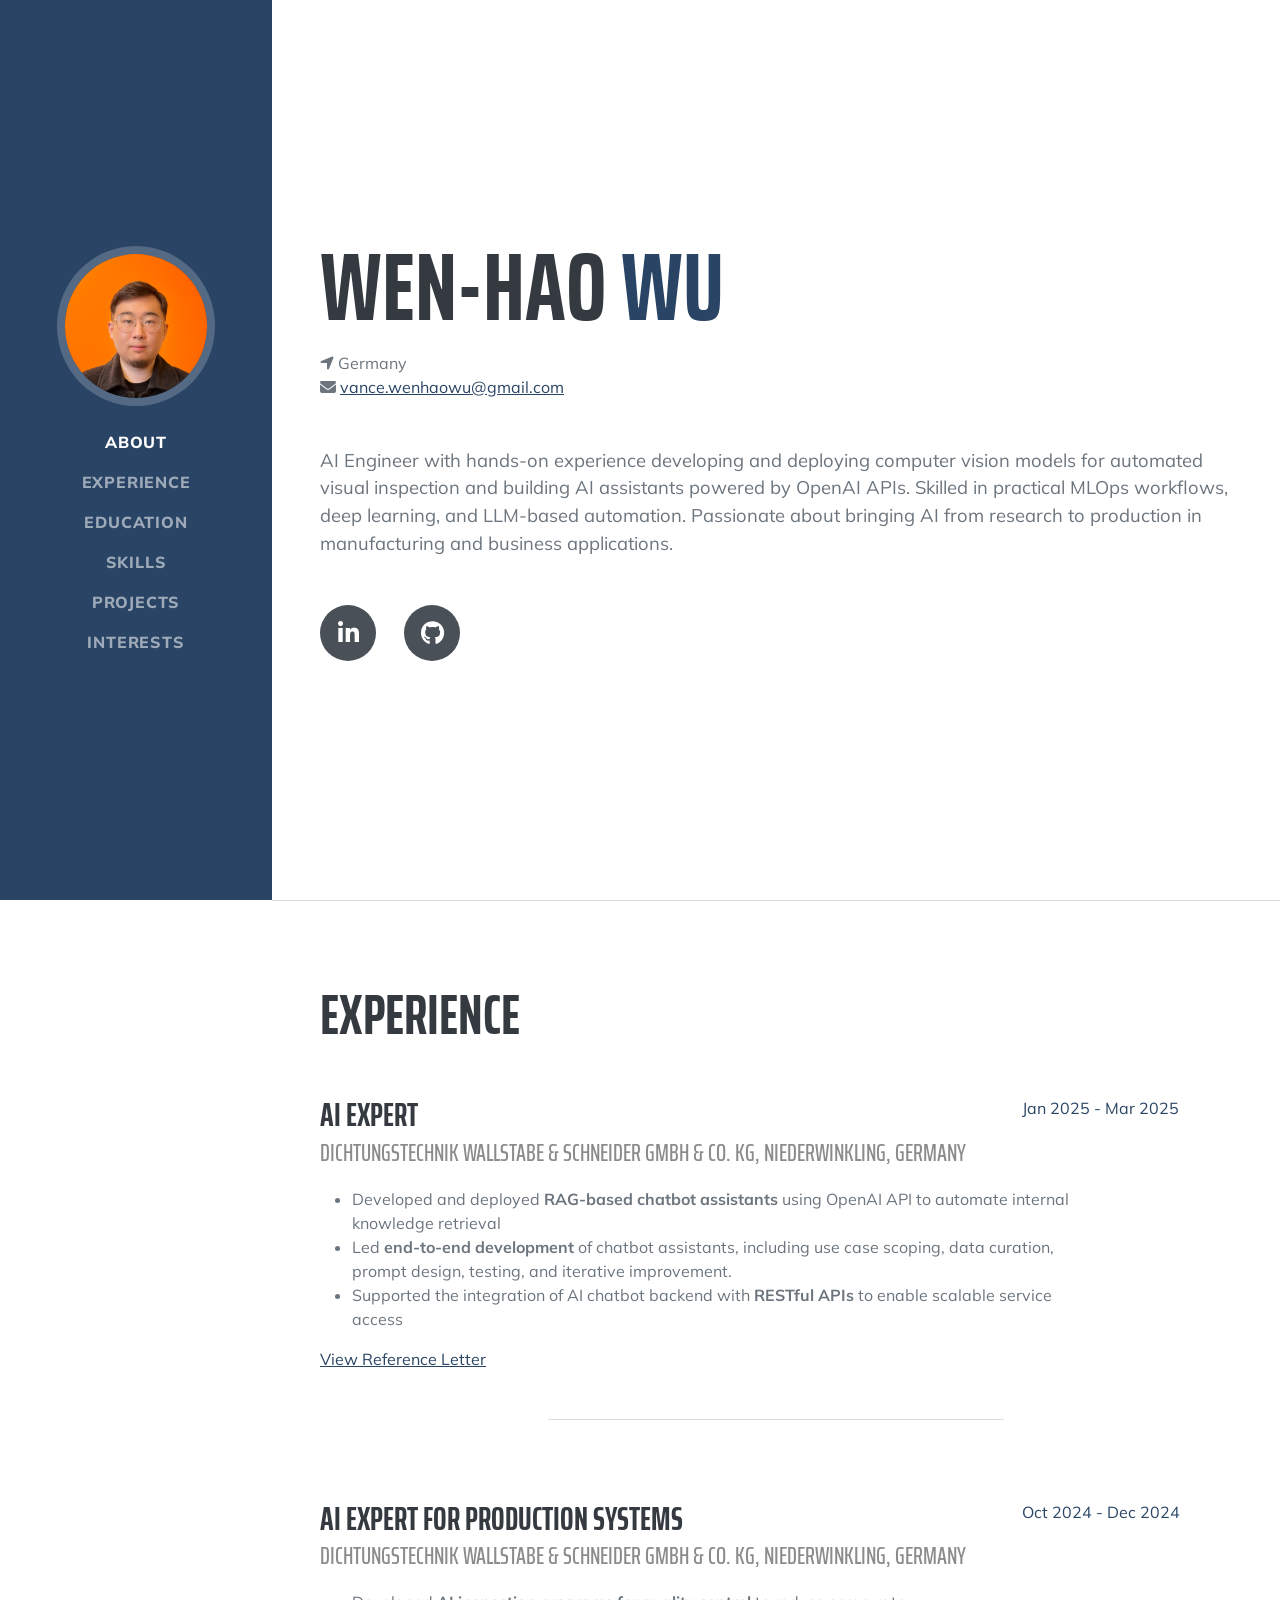
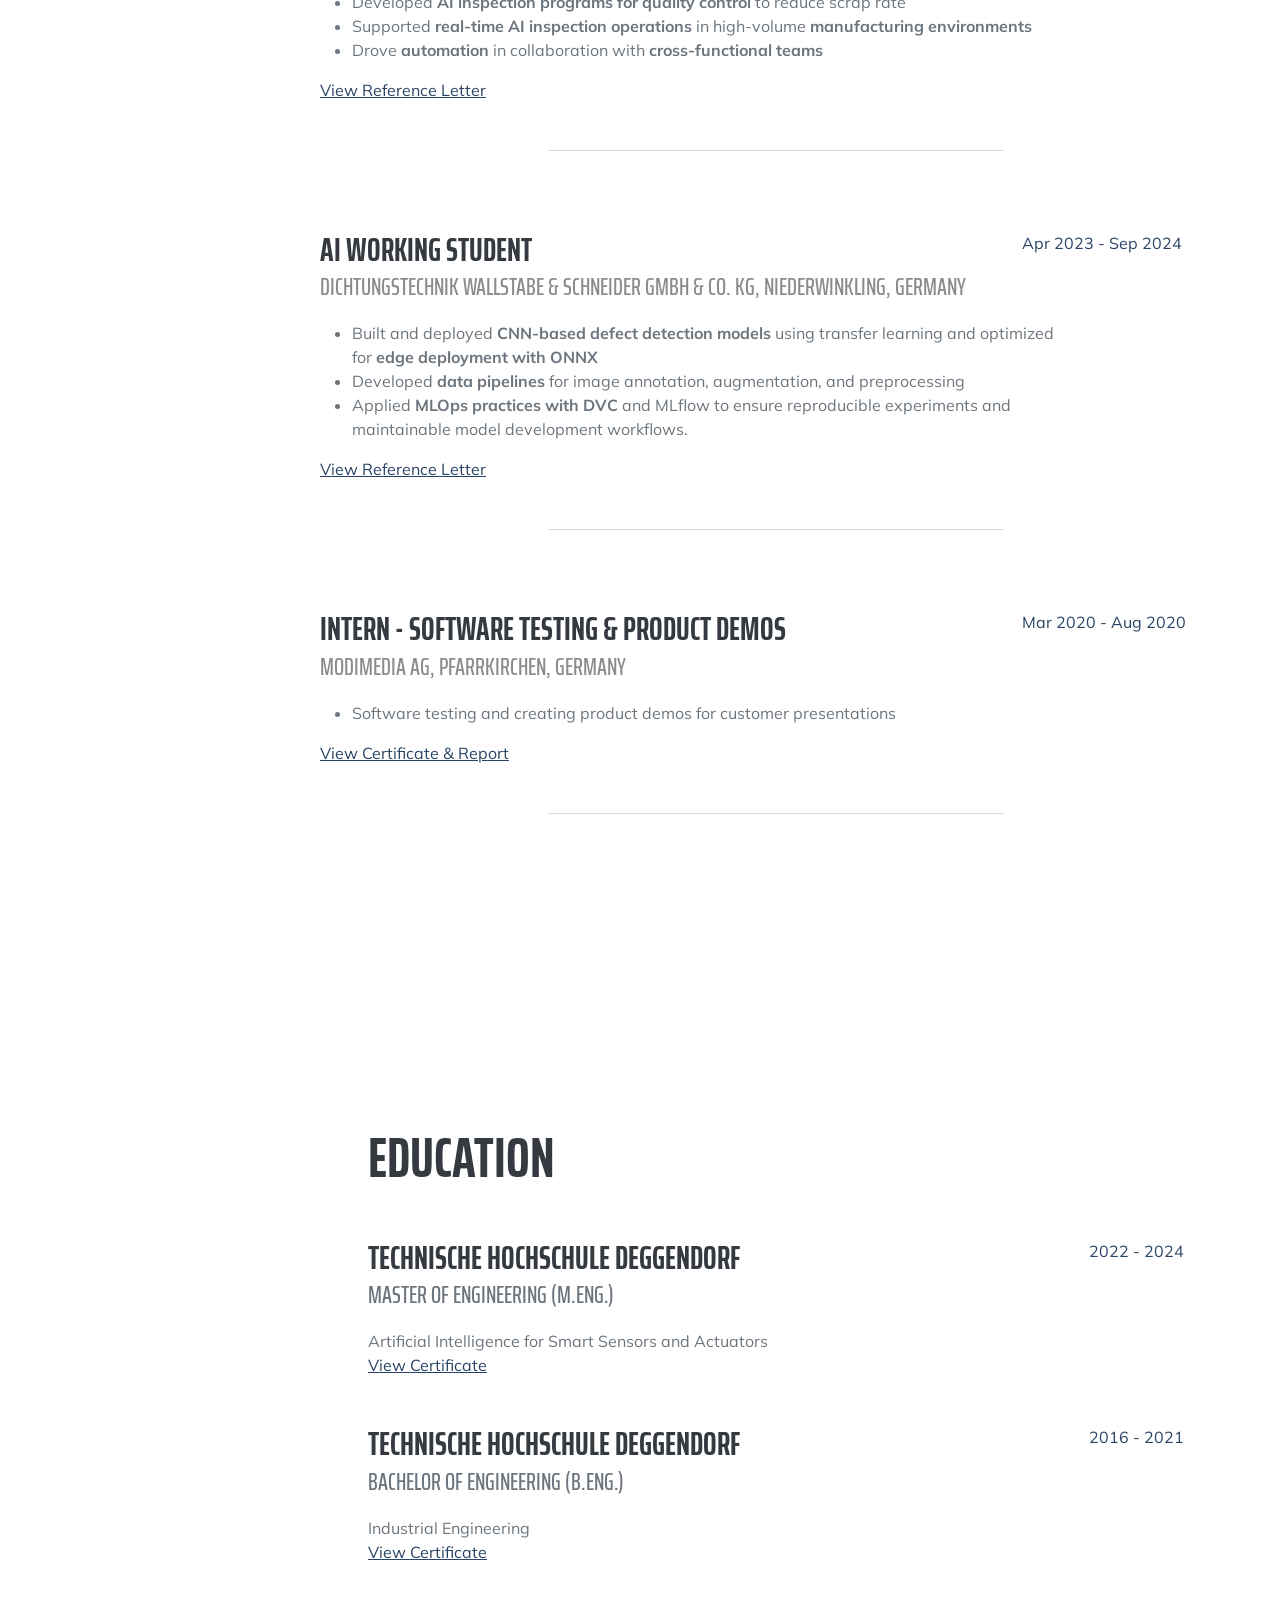
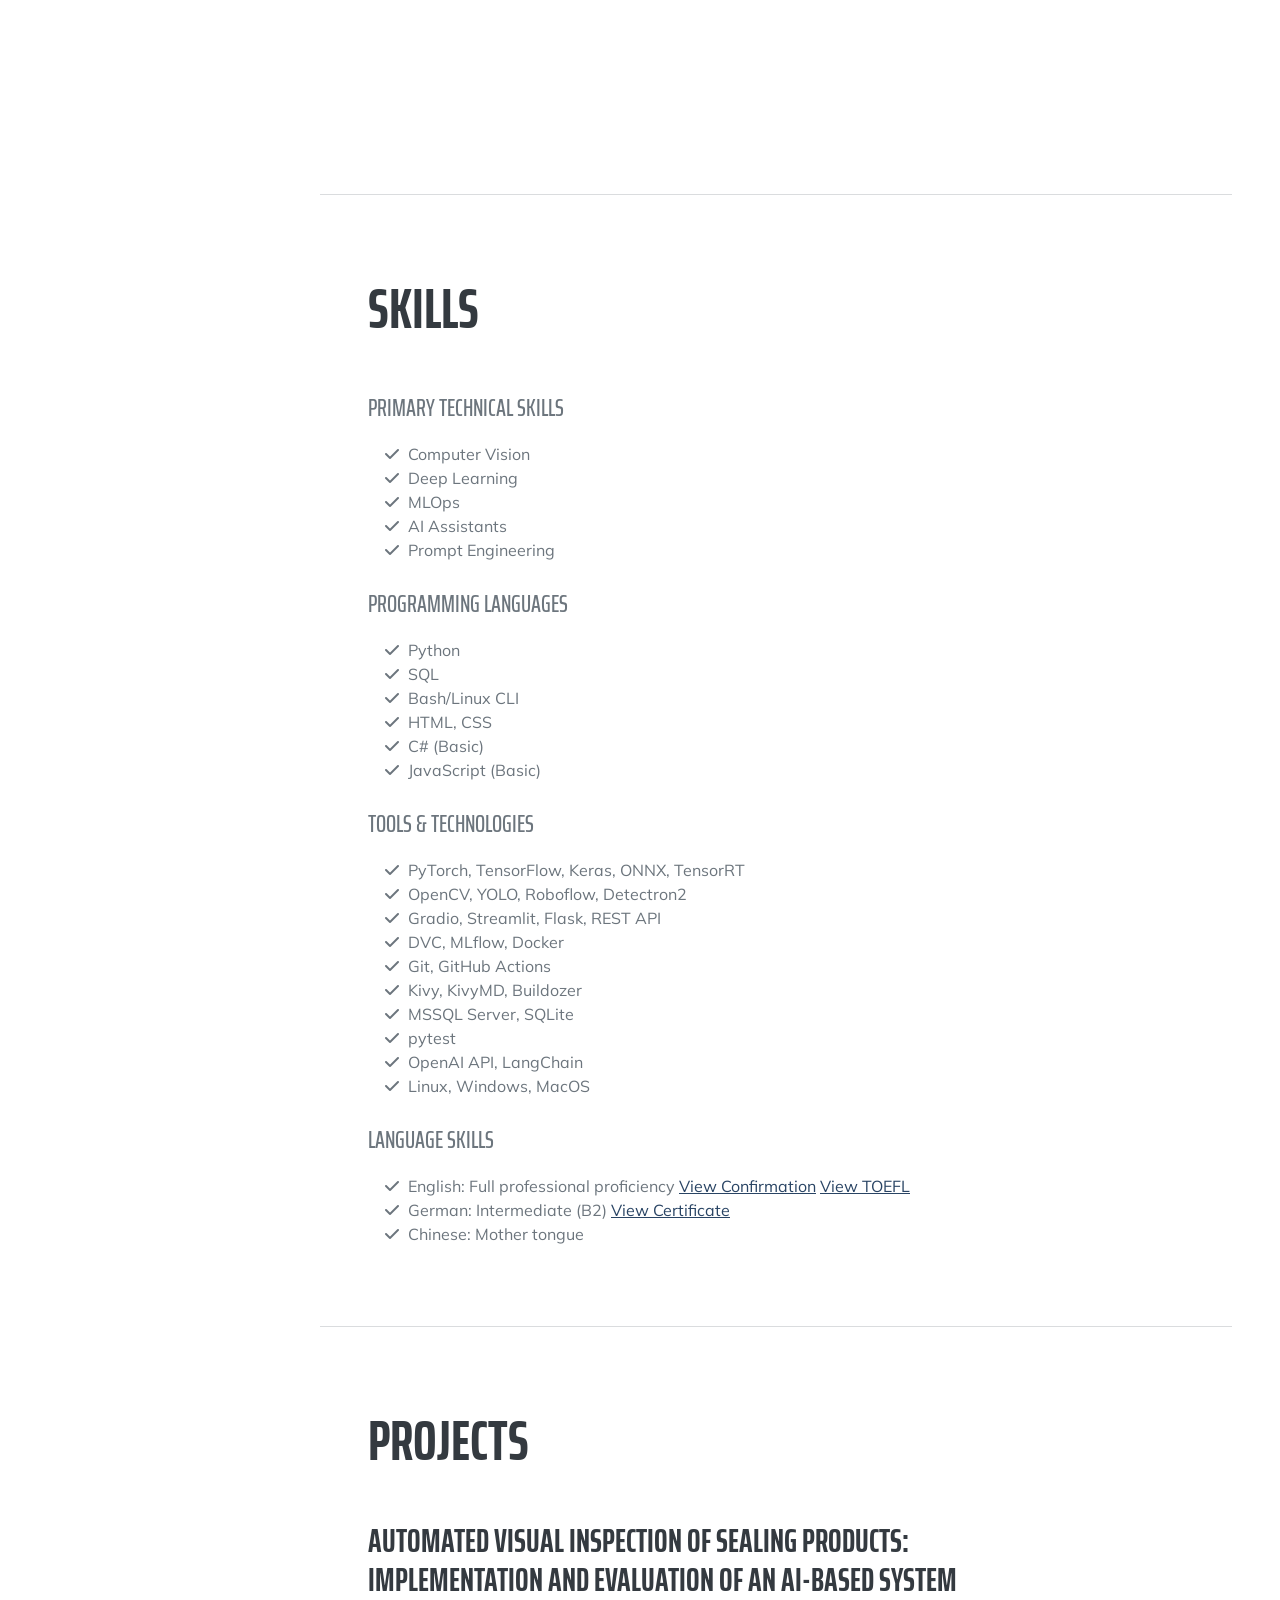
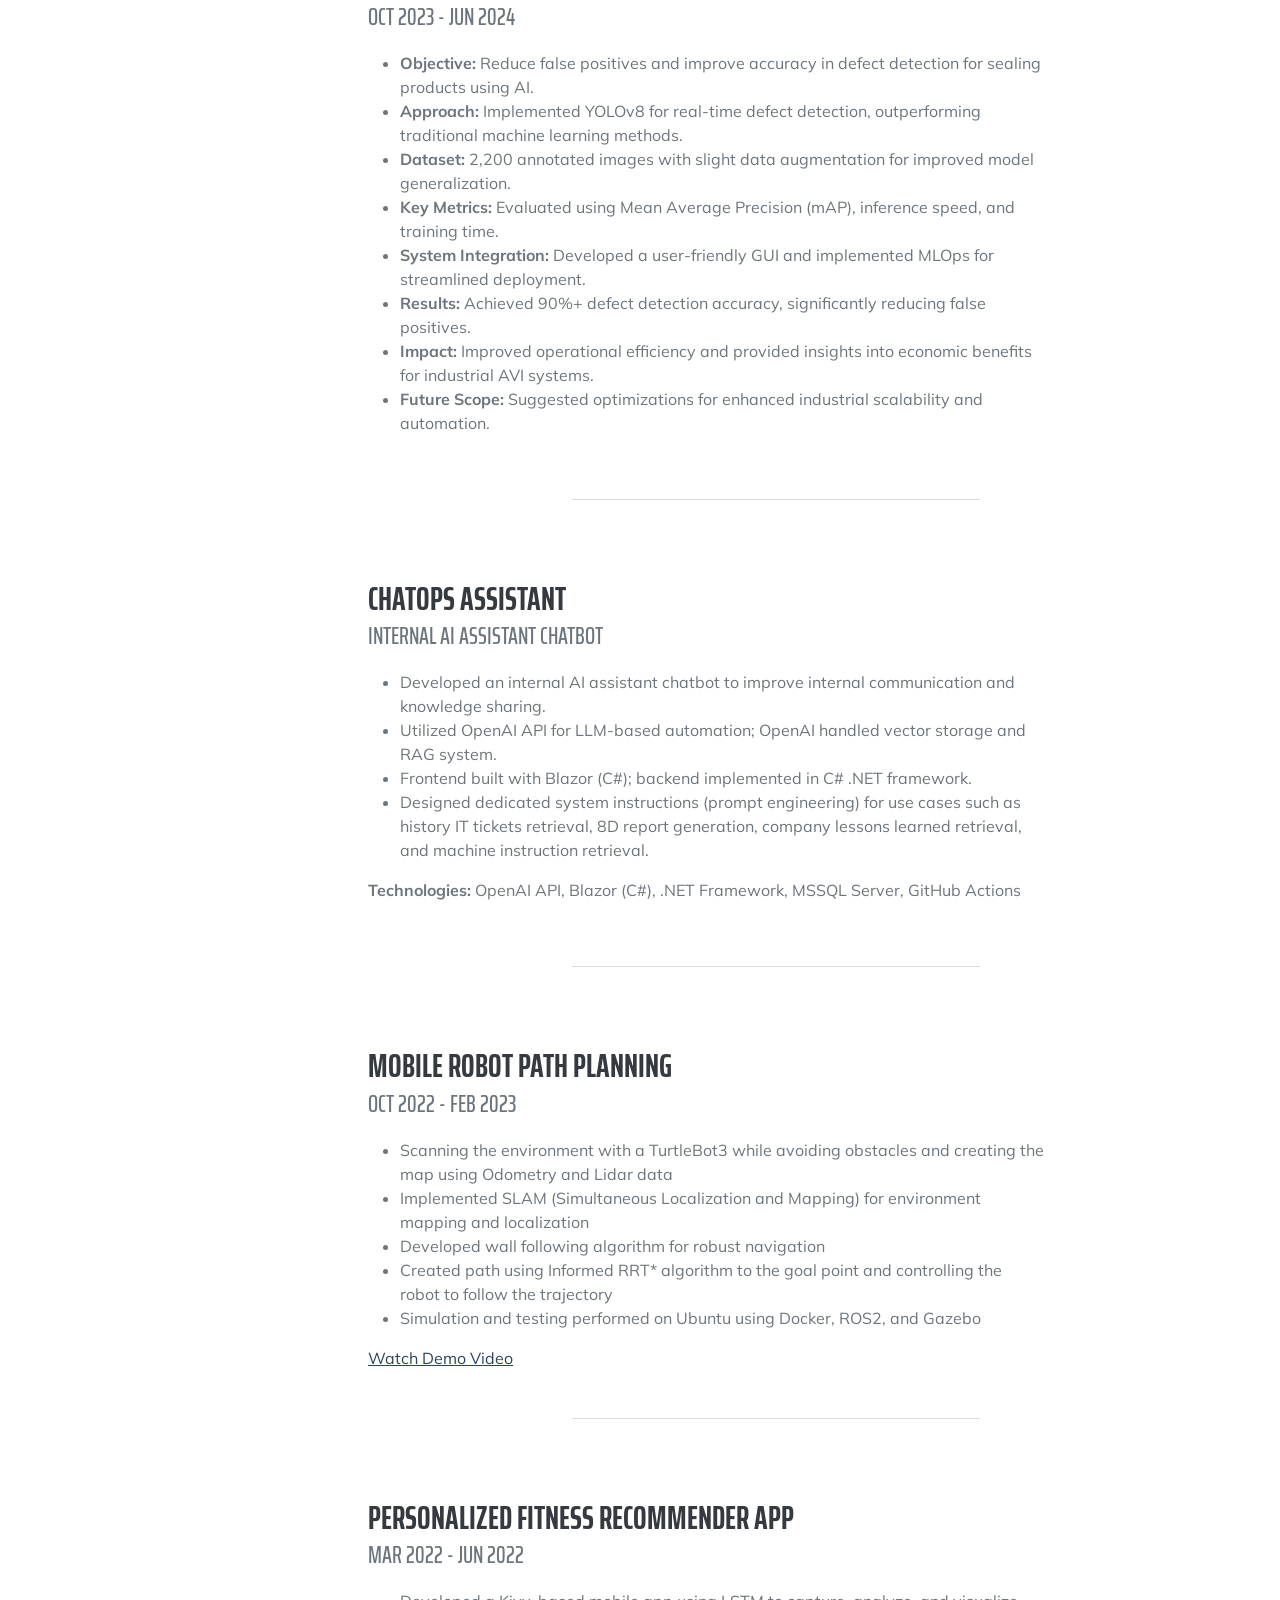
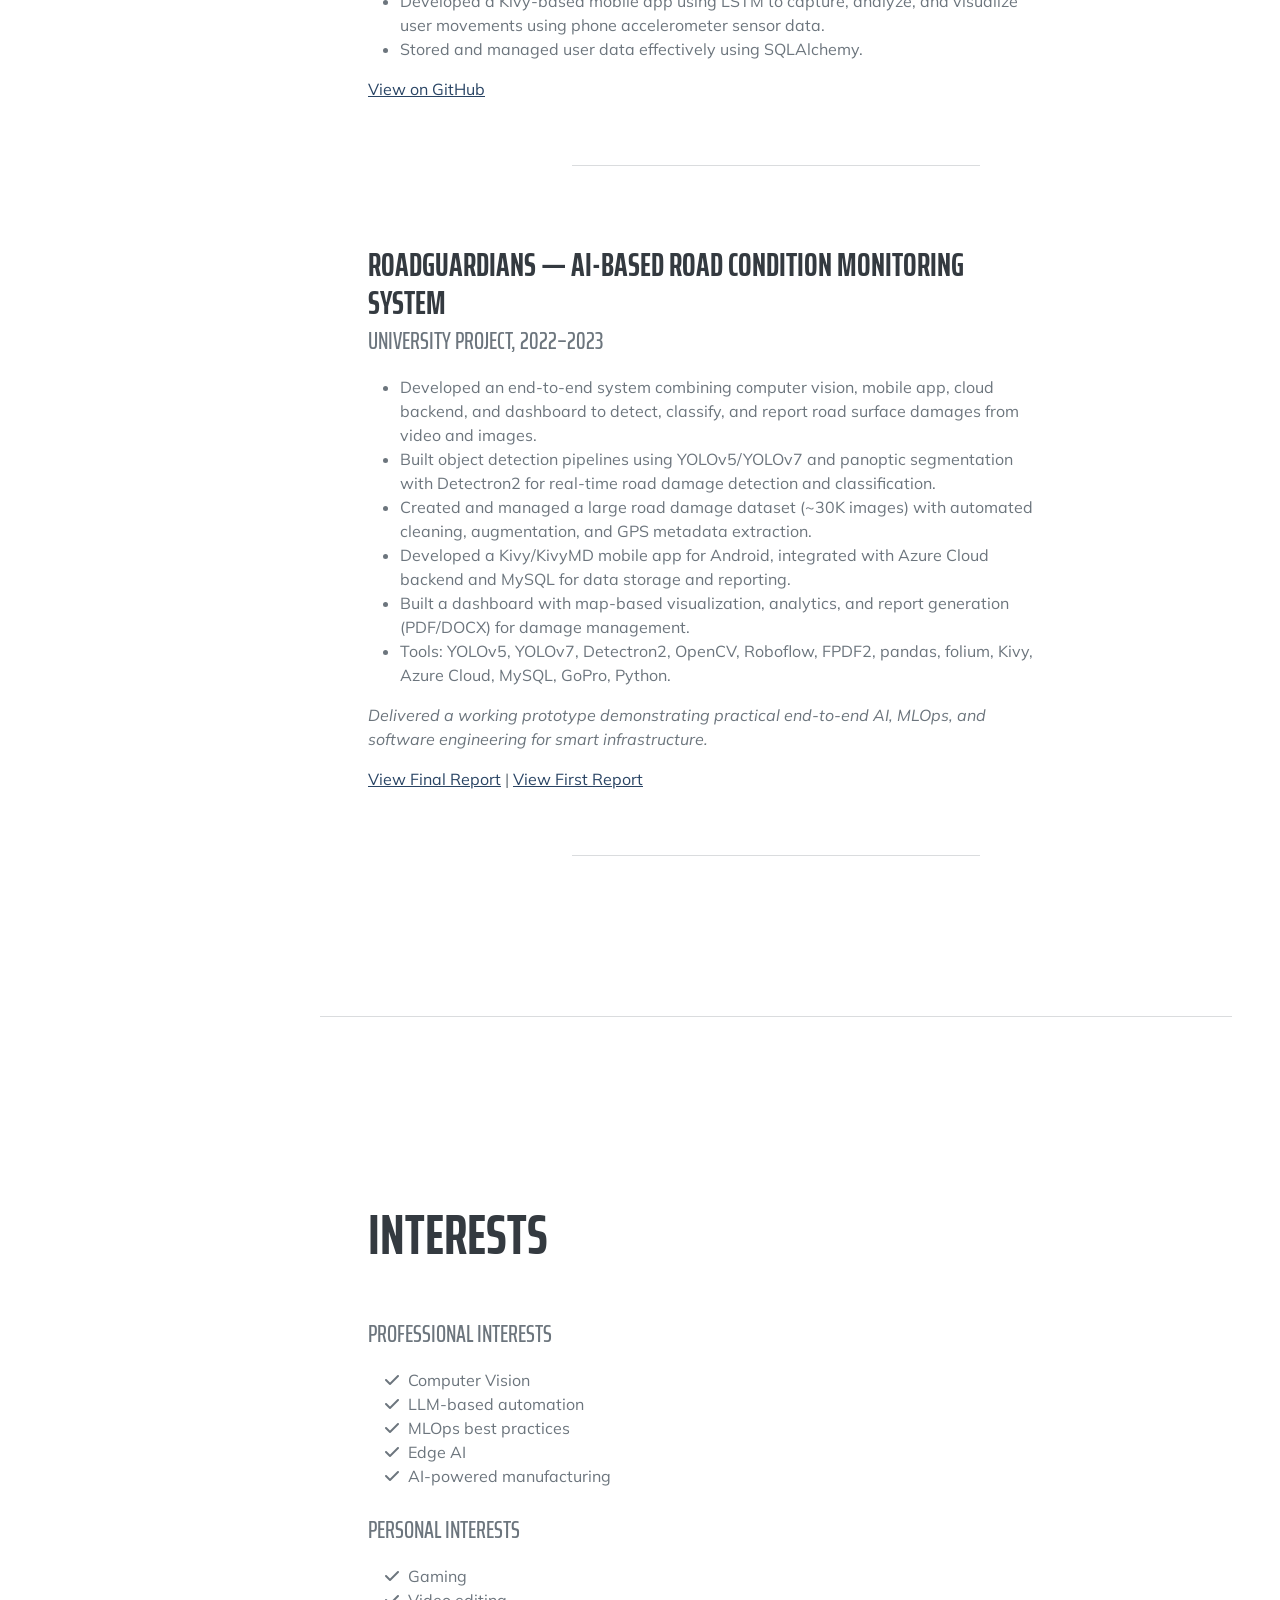
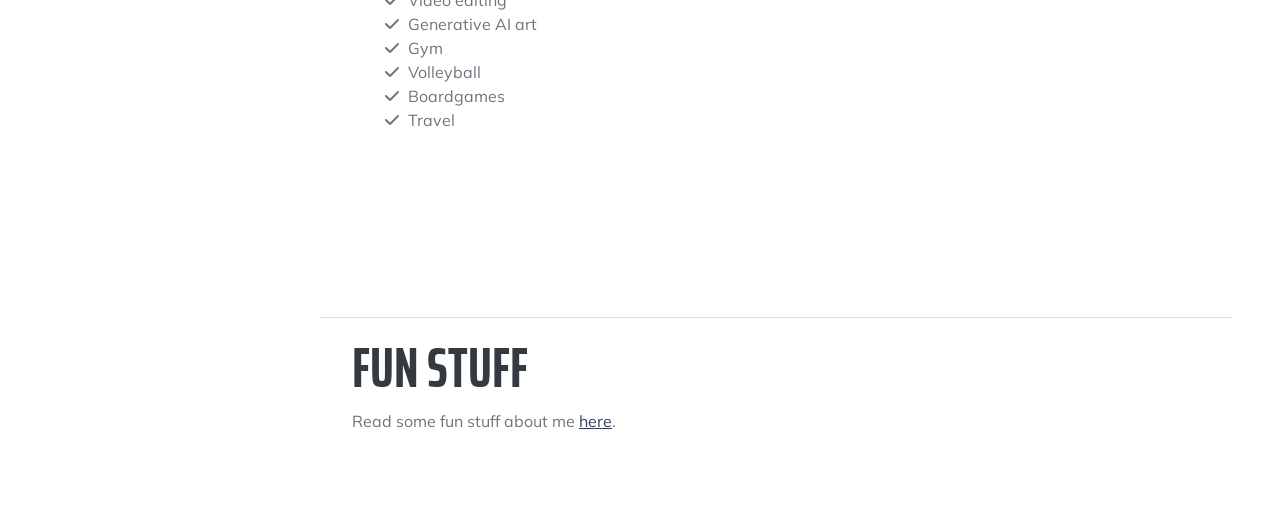
==== index.html @ 97765200 "Update links, add new reports, and modify contact information" ====
<!DOCTYPE html>
<html lang="en">

<head>
    <meta charset="utf-8" />
    <meta name="viewport" content="width=device-width, initial-scale=1, shrink-to-fit=no" />
    <meta name="description" content="Wen-Hao Wu - AI Engineer & MLOps Specialist |
    vance.wenhaowu@gmail.com" />
    <meta name="author" content="Wen-Hao Wu" />
    <title>Wen-Hao Wu - AI Engineer (Computer Vision, MLOps) - Germany</title>
    <meta property="og:image" content="assets/img/profile.jpg">
    <link rel="icon" type="image/x-icon" href="assets/img/favicon.ico" />
    <!--<script src="https://use.fontawesome.com/releases/v5.15.4/js/all.js" crossorigin="anonymous"></script>-->
    <link rel="stylesheet" href="https://cdnjs.cloudflare.com/ajax/libs/font-awesome/6.2.1/css/all.min.css">
    <link href="https://fonts.googleapis.com/css?family=Saira+Extra+Condensed:500,700" rel="stylesheet"
        type="text/css" />
    <link href="https://fonts.googleapis.com/css?family=Muli:400,400i,800,800i" rel="stylesheet" type="text/css" />
    <link href="css/styles.css" rel="stylesheet" />
</head>

<body id="page-top">
    <!-- Navigation-->
    <nav class="navbar navbar-expand-lg navbar-dark bg-primary fixed-top" id="sideNav">
        <a class="navbar-brand js-scroll-trigger" href="index.html#page-top">
            <span class="d-block d-lg-none">Wen-Hao Wu</span>
            <span class="d-none d-lg-block"><img class="img-fluid img-profile rounded-circle mx-auto mb-2"
                    src="assets/img/profile.jpg" alt="Wen-Hao Wu" /></span>
        </a>
        <button class="navbar-toggler" type="button" data-bs-toggle="collapse" data-bs-target="#navbarResponsive"
            aria-controls="navbarResponsive" aria-expanded="false" aria-label="Toggle navigation"><span
                class="navbar-toggler-icon"></span></button>
        <div class="collapse navbar-collapse" id="navbarResponsive">
            <ul class="navbar-nav">
                <li class="nav-item"><a class="nav-link js-scroll-trigger" href="#about">About</a></li>
                <li class="nav-item"><a class="nav-link js-scroll-trigger" href="#experience">Experience</a></li>
                <li class="nav-item"><a class="nav-link js-scroll-trigger" href="#education">Education</a></li>
                <li class="nav-item"><a class="nav-link js-scroll-trigger" href="#skills">Skills</a></li>
                <li class="nav-item"><a class="nav-link js-scroll-trigger" href="#projects">Projects</a></li>
                <li class="nav-item"><a class="nav-link js-scroll-trigger" href="#interests">Interests</a></li>
            </ul>
        </div>
    </nav>
    <!-- Page Content-->
    <div class="container-fluid p-0">
        <!-- About-->
        <section class="resume-section" id="about">
            <div class="resume-section-content">
                <h1 class="mb-3">
                    Wen-Hao
                    <span class="text-primary">Wu</span>
                </h1>
                <div class="mb-5">
                    <p class="mb-0"><i class="fas fa-location-arrow"></i> Germany</p>
                    <p class="mb-0"><i class="fas fa-envelope"></i> <a
                            href="mailto:vance.wenhaowu@gmail.com">vance.wenhaowu@gmail.com</a></p>
                </div>
                <p class="lead mb-5">AI Engineer with hands-on experience developing and deploying computer vision models for automated visual inspection and building AI assistants powered by OpenAI APIs. Skilled in practical MLOps workflows, deep learning, and LLM-based automation. Passionate about bringing AI from research to production in manufacturing and business applications.</p>
                <div class="social-icons">
                    <a class="social-icon" href="https://www.linkedin.com/in/wenhaowu1997" target="_blank"><i
                            class="fa-brands fa-linkedin-in"></i></a>
                    <a class="social-icon" href="https://github.com/wenhaowu1997" target="_blank"><i
                            class="fab fa-github"></i></a>
                </div>
            </div>
        </section>
        <hr class="m-0" />
        <!-- Experience-->
        <section class="resume-section" id="experience">
            <div class="resume-section-content">
                <h2 class="mb-5">Experience</h2>

                <div class="row mb-5">
                    <div class="col-md-9">
                        <h3 class="mb-0">AI Expert</h3>
                        <div class="subheading mb-3">
                            <a href="https://www.wallstabe-schneider.de/" target="_blank">Dichtungstechnik Wallstabe & Schneider GmbH & Co. KG, Niederwinkling, Germany</a>
                        </div>
                    </div>
                    <div class="col-md-3 mb-0">
                        <span class="text-primary">Jan 2025 - Mar 2025</span>
                    </div>
                    <div class="col-md-10">
                        <ul>
                            <li>Developed and deployed <b>RAG-based chatbot assistants</b> using OpenAI API to automate internal knowledge retrieval</li>
                            <li>Led <b>end-to-end development</b> of chatbot assistants, including use case scoping, data curation, prompt design, testing, and iterative improvement.</li>
                            <li>Supported the integration of AI chatbot backend with <b>RESTful APIs</b> to enable scalable service access</li>
                        </ul>
                        <a href="assets/pdf/Arbeit_Zeugnis_Wen-Hao.pdf" target="_blank" rel="noopener noreferrer">View Reference Letter</a>
                    </div>
                </div>

                <hr class="section-break">

                <div class="row mb-5">
                    <div class="col-md-9">
                        <h3 class="mb-0">AI Expert for Production Systems</h3>
                        <div class="subheading mb-3">
                            <a href="https://www.wallstabe-schneider.de/" target="_blank">Dichtungstechnik Wallstabe & Schneider GmbH & Co. KG, Niederwinkling, Germany</a>
                        </div>
                    </div>
                    <div class="col-md-3 mb-0">
                        <span class="text-primary">Oct 2024 - Dec 2024</span>
                    </div>
                    <div class="col-md-10">
                        <ul>
                            <li>Developed <b>AI inspection programs for quality control</b> to reduce scrap rate</li>
                            <li>Supported <b>real-time AI inspection operations</b> in high-volume <b>manufacturing environments</b></li>
                            <li>Drove <b>automation</b> in collaboration with <b>cross-functional teams</b></li>
                        </ul>
                        <a href="assets/pdf/Arbeit_Zeugnis_Wen-Hao.pdf" target="_blank" rel="noopener noreferrer">View Reference Letter</a>
                    </div>
                </div>

                <hr class="section-break">

                <div class="row mb-5">
                    <div class="col-md-9">
                        <h3 class="mb-0">AI Working Student</h3>
                        <div class="subheading mb-3">
                            <a href="https://www.wallstabe-schneider.de/" target="_blank">Dichtungstechnik Wallstabe & Schneider GmbH & Co. KG, Niederwinkling, Germany</a>
                        </div>
                    </div>
                    <div class="col-md-3 mb-0">
                        <span class="text-primary">Apr 2023 - Sep 2024</span>
                    </div>
                    <div class="col-md-10">
                        <ul>
                            <li>Built and deployed <b>CNN-based defect detection models</b> using transfer learning and optimized for <b>edge deployment with ONNX</b></li>
                            <li>Developed <b>data pipelines</b> for image annotation, augmentation, and preprocessing</li>
                            <li>Applied <b>MLOps practices with DVC</b> and MLflow to ensure reproducible experiments and maintainable model development workflows.</li>
                        </ul>
                        <a href="assets/pdf/Arbeit_Zeugnis_Wen-Hao.pdf" target="_blank" rel="noopener noreferrer">View Reference Letter</a>
                    </div>
                </div>

                <hr class="section-break">

                <div class="row mb-5">
                    <div class="col-md-9">
                        <h3 class="mb-0">Intern - Software Testing & Product Demos</h3>
                        <div class="subheading mb-3">
                            <a href="https://www.mobimedia.de/" target="_blank">Modimedia AG, Pfarrkirchen, Germany</a>
                        </div>
                    </div>
                    <div class="col-md-3 mb-0">
                        <span class="text-primary">Mar 2020 - Aug 2020</span>
                    </div>
                    <div class="col-md-10">
                        <ul>
                            <li>Software testing and creating product demos for customer presentations</li>
                        </ul>
                        <a href="assets/pdf/internship certificate+report.pdf" target="_blank" rel="noopener noreferrer">View Certificate & Report</a>
                    </div>
                </div>

                <hr class="section-break">

        <!-- Education-->
        <section class="resume-section" id="education">
            <div class="resume-section-content">
                <h2 class="mb-5">Education</h2>
                <div class="d-flex flex-column flex-md-row justify-content-between mb-5">
                    <div class="flex-grow-1">
                        <h3 class="mb-0">Technische Hochschule Deggendorf</h3>
                        <div class="subheading mb-3">Master of Engineering (M.Eng.)</div>
                        <div>Artificial Intelligence for Smart Sensors and Actuators</div>
                        <a href="assets/pdf/Graduation_Certificate_Masters_WenHaoWu_2024.pdf" target="_blank" rel="noopener noreferrer">View Certificate</a>
                    </div>
                    <div class="flex-shrink-0"><span class="text-primary">2022 - 2024</span></div>
                </div>
                <div class="d-flex flex-column flex-md-row justify-content-between">
                    <div class="flex-grow-1">
                        <h3 class="mb-0">Technische Hochschule Deggendorf</h3>
                        <div class="subheading mb-3">Bachelor of Engineering (B.Eng.)</div>
                        <div>Industrial Engineering</div>
                        <a href="assets/pdf/Wu_Wen-Hao_transcripts and certificate.pdf" target="_blank" rel="noopener noreferrer">View Certificate</a>
                    </div>
                    <div class="flex-shrink-0"><span class="text-primary">2016 - 2021</span></div>
                </div>
            </div>
        </section>
        <hr class="m-0" />
        <!-- Skills-->
        <section class="resume-section" id="skills">
            <div class="resume-section-content">
                <h2 class="mb-5">Skills</h2>
                <div class="subheading mb-3">Primary Technical Skills</div>
                <ul class="fa-ul mb-0">
                    <li>
                        <span class="fa-li"><i class="fas fa-check"></i></span>
                        Computer Vision
                    </li>
                    <li>
                        <span class="fa-li"><i class="fas fa-check"></i></span>
                        Deep Learning
                    </li>
                    <li>
                        <span class="fa-li"><i class="fas fa-check"></i></span>
                        MLOps
                    </li>
                    <li>
                        <span class="fa-li"><i class="fas fa-check"></i></span>
                        AI Assistants
                    </li>
                    <li>
                        <span class="fa-li"><i class="fas fa-check"></i></span>
                        Prompt Engineering
                    </li>
                </ul>
                <br>
                <div class="subheading mb-3">Programming Languages</div>
                <ul class="fa-ul mb-0">
                    <li>
                        <span class="fa-li"><i class="fas fa-check"></i></span>
                        Python
                    </li>
                    <li>
                        <span class="fa-li"><i class="fas fa-check"></i></span>
                        SQL
                    </li>
                    <li>
                        <span class="fa-li"><i class="fas fa-check"></i></span>
                        Bash/Linux CLI
                    </li>
                    <li>
                        <span class="fa-li"><i class="fas fa-check"></i></span>
                        HTML, CSS
                    </li>
                    <li>
                        <span class="fa-li"><i class="fas fa-check"></i></span>
                        C# (Basic)
                    </li>
                    <li>
                        <span class="fa-li"><i class="fas fa-check"></i></span>
                        JavaScript (Basic)
                    </li>
                </ul>
                <br>
                <div class="subheading mb-3">Tools & Technologies</div>
                <ul class="fa-ul mb-0">
                    <li>
                        <span class="fa-li"><i class="fas fa-check"></i></span>
                        PyTorch, TensorFlow, Keras, ONNX, TensorRT
                    </li>
                    <li>
                        <span class="fa-li"><i class="fas fa-check"></i></span>
                        OpenCV, YOLO, Roboflow, Detectron2
                    </li>
                    <li>
                        <span class="fa-li"><i class="fas fa-check"></i></span>
                        Gradio, Streamlit, Flask, REST API
                    </li>
                    <li>
                        <span class="fa-li"><i class="fas fa-check"></i></span>
                        DVC, MLflow, Docker
                    </li>
                    <li>
                        <span class="fa-li"><i class="fas fa-check"></i></span>
                        Git, GitHub Actions
                    </li>
                    <li>
                        <span class="fa-li"><i class="fas fa-check"></i></span>
                        Kivy, KivyMD, Buildozer
                    </li>
                    <li>
                        <span class="fa-li"><i class="fas fa-check"></i></span>
                        MSSQL Server, SQLite
                    </li>
                    <li>
                        <span class="fa-li"><i class="fas fa-check"></i></span>
                        pytest
                    </li>
                    <li>
                        <span class="fa-li"><i class="fas fa-check"></i></span>
                        OpenAI API, LangChain
                    </li>
                    <li>
                        <span class="fa-li"><i class="fas fa-check"></i></span>
                        Linux, Windows, MacOS
                    </li>
                </ul>
                <br>
                <div class="subheading mb-3">Language Skills</div>
                <ul class="fa-ul mb-0">
                    <li>
                        <span class="fa-li"><i class="fas fa-check"></i></span>
                        English: Full professional proficiency
                        <a href="assets/pdf/Confirmation_English language_Wu.pdf" target="_blank" rel="noopener noreferrer">View Confirmation</a>
                        <a href="assets/pdf/TOEFL iBT Scaled Scores-Vance.pdf" target="_blank" rel="noopener noreferrer">View TOEFL</a>
                    </li>
                    <li>
                        <span class="fa-li"><i class="fas fa-check"></i></span>
                        German: Intermediate (B2)
                        <a href="assets/pdf/Leistungsbescheinigung_Wu, Wen-Hao.pdf" target="_blank" rel="noopener noreferrer">View Certificate</a>
                    </li>
                    <li>
                        <span class="fa-li"><i class="fas fa-check"></i></span>
                        Chinese: Mother tongue
                    </li>
                </ul>
            </div>
        </section>

        <hr class="m-0" />

        <!-- Projects-->
        <section class="resume-section" id="projects">
            <div class="resume-section-content">
                <h2 class="mb-5">Projects</h2>
                <div class="row mb-5">
                    <div class="col-md-9">
                        <h3 class="mb-0">Automated Visual Inspection of Sealing Products: Implementation and Evaluation of an AI-based System</h3>
                        <div class="subheading mb-3">Oct 2023 - Jun 2024</div>
                    </div>
                    <div class="col-md-10">
                        <ul>
                            <li><b>Objective:</b> Reduce false positives and improve accuracy in defect detection for sealing products using AI.</li>
                            <li><b>Approach:</b> Implemented YOLOv8 for real-time defect detection, outperforming traditional machine learning methods.</li>
                            <li><b>Dataset:</b> 2,200 annotated images with slight data augmentation for improved model generalization.</li>
                            <li><b>Key Metrics:</b> Evaluated using Mean Average Precision (mAP), inference speed, and training time.</li>
                            <li><b>System Integration:</b> Developed a user-friendly GUI and implemented MLOps for streamlined deployment.</li>
                            <li><b>Results:</b> Achieved 90%+ defect detection accuracy, significantly reducing false positives.</li>
                            <li><b>Impact:</b> Improved operational efficiency and provided insights into economic benefits for industrial AVI systems.</li>
                            <li><b>Future Scope:</b> Suggested optimizations for enhanced industrial scalability and automation.</li>
                        </ul>
                    </div>
                </div>

                <hr class="section-break">

                <div class="row mb-5">
                    <div class="col-md-9">
                        <h3 class="mb-0">ChatOps Assistant</h3>
                        <div class="subheading mb-3">Internal AI Assistant Chatbot</div>
                    </div>
                    <div class="col-md-10">
                        <ul>
                            <li>Developed an internal AI assistant chatbot to improve internal communication and knowledge sharing.</li>
                            <li>Utilized OpenAI API for LLM-based automation; OpenAI handled vector storage and RAG system.</li>
                            <li>Frontend built with Blazor (C#); backend implemented in C# .NET framework.</li>
                            <li>Designed dedicated system instructions (prompt engineering) for use cases such as history IT tickets retrieval, 8D report generation, company lessons learned retrieval, and machine instruction retrieval.</li>
                        </ul>
                        <p><strong>Technologies:</strong> OpenAI API, Blazor (C#), .NET Framework, MSSQL Server, GitHub Actions</p>
                    </div>
                </div>


                <hr class="section-break">

                <div class="row mb-5">
                    <div class="col-md-9">
                        <h3 class="mb-0">Mobile robot path planning</h3>
                        <div class="subheading mb-3">Oct 2022 - Feb 2023</div>
                    </div>
                    <div class="col-md-10">
                        <ul>
                            <li>Scanning the environment with a TurtleBot3 while avoiding obstacles and creating the map using Odometry and Lidar data</li>
                            <li>Implemented SLAM (Simultaneous Localization and Mapping) for environment mapping and localization</li>
                            <li>Developed wall following algorithm for robust navigation</li>
                            <li>Created path using Informed RRT* algorithm to the goal point and controlling the robot to follow the trajectory</li>
                            <li>Simulation and testing performed on Ubuntu using Docker, ROS2, and Gazebo</li>
                        </ul>
                        <a href="https://www.youtube.com/watch?v=Z-PZd_QhgtA&ab_channel=GunBay" target="_blank" rel="noopener noreferrer">Watch Demo Video</a>
                    </div>
                </div>

                <hr class="section-break">

                <div class="row mb-5">
                    <div class="col-md-9">
                        <h3 class="mb-0">Personalized Fitness Recommender App</h3>
                        <div class="subheading mb-3">Mar 2022 - Jun 2022</div>
                    </div>
                    <div class="col-md-10">
                        <ul>
                            <li>Developed a Kivy-based mobile app using LSTM to capture, analyze, and visualize user movements using phone accelerometer sensor data.</li>
                            <li>Stored and managed user data effectively using SQLAlchemy.</li>
                        </ul>
                        <p>
                            <a href="https://github.com/wenhaowu1997/Kivy-app-human-activity-recognition-prototype/tree/main" target="_blank" rel="noopener noreferrer">View on GitHub</a>
                        </p>
                    </div>
                </div>

                <hr class="section-break">

                <div class="row mb-5">
                    <div class="col-md-9">
                        <h3 class="mb-0">RoadGuardians — AI-based Road Condition Monitoring System</h3>
                        <div class="subheading mb-3">University project, 2022–2023</div>
                    </div>
                    <div class="col-md-10">
                        <ul>
                            <li>Developed an end-to-end system combining computer vision, mobile app, cloud backend, and dashboard to detect, classify, and report road surface damages from video and images.</li>
                            <li>Built object detection pipelines using YOLOv5/YOLOv7 and panoptic segmentation with Detectron2 for real-time road damage detection and classification.</li>
                            <li>Created and managed a large road damage dataset (~30K images) with automated cleaning, augmentation, and GPS metadata extraction.</li>
                            <li>Developed a Kivy/KivyMD mobile app for Android, integrated with Azure Cloud backend and MySQL for data storage and reporting.</li>
                            <li>Built a dashboard with map-based visualization, analytics, and report generation (PDF/DOCX) for damage management.</li>
                            <li>Tools: YOLOv5, YOLOv7, Detectron2, OpenCV, Roboflow, FPDF2, pandas, folium, Kivy, Azure Cloud, MySQL, GoPro, Python.</li>
                        </ul>
                        <p><em>Delivered a working prototype demonstrating practical end-to-end AI, MLOps, and software engineering for smart infrastructure.</em></p>
                        <p>
                            <a href="assets/pdf/Final Report_sem2.docx.pdf" target="_blank" rel="noopener noreferrer">View Final Report</a> | 
                            <a href="assets/pdf/Final Report.pdf" target="_blank" rel="noopener noreferrer">View First Report</a>
                        </p>
                    </div>
                </div>

                <hr class="section-break">
            </div>
        </section>
        <hr class="m-0" />

        <!-- Interests-->
        <section class="resume-section" id="interests">
            <div class="resume-section-content">
                <h2 class="mb-5">Interests</h2>
                <div class="subheading mb-3">Professional Interests</div>
                <ul class="fa-ul mb-0">
                    <li>
                        <span class="fa-li"><i class="fas fa-check"></i></span>
                        Computer Vision
                    </li>
                    <li>
                        <span class="fa-li"><i class="fas fa-check"></i></span>
                        LLM-based automation
                    </li>
                    <li>
                        <span class="fa-li"><i class="fas fa-check"></i></span>
                        MLOps best practices
                    </li>
                    <li>
                        <span class="fa-li"><i class="fas fa-check"></i></span>
                        Edge AI
                    </li>
                    <li>
                        <span class="fa-li"><i class="fas fa-check"></i></span>
                        AI-powered manufacturing
                    </li>
                </ul>
                <br>
                <div class="subheading mb-3">Personal Interests</div>
                <ul class="fa-ul mb-0">
                    <li>
                        <span class="fa-li"><i class="fas fa-check"></i></span>
                        Gaming
                    </li>
                    <li>
                        <span class="fa-li"><i class="fas fa-check"></i></span>
                        Video editing
                    </li>
                    <li>
                        <span class="fa-li"><i class="fas fa-check"></i></span>
                        Generative AI art
                    </li>
                    <li>
                        <span class="fa-li"><i class="fas fa-check"></i></span>
                        Gym
                    </li>
                    <li>
                        <span class="fa-li"><i class="fas fa-check"></i></span>
                        Volleyball
                    </li>
                    <li>
                        <span class="fa-li"><i class="fas fa-check"></i></span>
                        Boardgames
                    </li>
                    <li>
                        <span class="fa-li"><i class="fas fa-check"></i></span>
                        Travel
                    </li>
                </ul>
            </div>
        </section>

        <hr class="m-0" />

        <div class="row" style="padding-left: 2em; padding-top: 1em;">
            <h2 class>Fun Stuff</h2>
            <p>Read some fun stuff about me <a href="./misc.html">here</a>.</p>
        </div>

    </div>

    <!-- Bootstrap core JS-->
    <script src="https://cdn.jsdelivr.net/npm/bootstrap@5.1.3/dist/js/bootstrap.bundle.min.js"></script>
    <!-- Core theme JS-->
    <script src="js/scripts.js"></script>
</body>

</html>
---- css/styles.css ----
@charset "UTF-8";

:root {
  --bs-blue: #0d6efd;
  --bs-indigo: #6610f2;
  --bs-purple: #6f42c1;
  --bs-pink: #d63384;
  --bs-red: #dc3545;
  --bs-orange: #bd5d38;
  --bs-yellow: #ffc107;
  --bs-green: #198754;
  --bs-teal: #20c997;
  --bs-cyan: #0dcaf0;
  --bs-white: #fff;
  --bs-gray: #6c757d;
  --bs-gray-dark: #343a40;
  --bs-gray-100: #f8f9fa;
  --bs-gray-200: #e9ecef;
  --bs-gray-300: #dee2e6;
  --bs-gray-400: #ced4da;
  --bs-gray-500: #adb5bd;
  --bs-gray-600: #6c757d;
  --bs-gray-700: #495057;
  --bs-gray-800: #343a40;
  --bs-gray-900: #212529;
  --bs-primary: #bd5d38;
  --bs-secondary: #6c757d;
  --bs-success: #198754;
  --bs-info: #0dcaf0;
  --bs-warning: #ffc107;
  --bs-danger: #dc3545;
  --bs-light: #f8f9fa;
  --bs-dark: #212529;
  --bs-primary-rgb: 41, 68, 100;
  --bs-secondary-rgb: 108, 117, 125;
  --bs-success-rgb: 25, 135, 84;
  --bs-info-rgb: 13, 202, 240;
  --bs-warning-rgb: 255, 193, 7;
  --bs-danger-rgb: 220, 53, 69;
  --bs-light-rgb: 248, 249, 250;
  --bs-dark-rgb: 33, 37, 41;
  --bs-white-rgb: 255, 255, 255;
  --bs-black-rgb: 0, 0, 0;
  --bs-body-color-rgb: 33, 37, 41;
  --bs-body-bg-rgb: 255, 255, 255;
  --bs-font-sans-serif: system-ui, -apple-system, "Segoe UI", Roboto, "Helvetica Neue", Arial, "Noto Sans", "Liberation Sans", sans-serif, "Apple Color Emoji", "Segoe UI Emoji", "Segoe UI Symbol", "Noto Color Emoji";
  --bs-font-monospace: SFMono-Regular, Menlo, Monaco, Consolas, "Liberation Mono", "Courier New", monospace;
  --bs-gradient: linear-gradient(180deg, rgba(255, 255, 255, 0.15), rgba(255, 255, 255, 0));
  --bs-body-font-family: Muli, -apple-system, BlinkMacSystemFont, Segoe UI, Roboto, Helvetica Neue, Arial, sans-serif, Apple Color Emoji, Segoe UI Emoji, Segoe UI Symbol, Noto Color Emoji;
  --bs-body-font-size: 1rem;
  --bs-body-font-weight: 400;
  --bs-body-line-height: 1.5;
  --bs-body-color: #212529;
  --bs-body-bg: #fff;
}

*,
*::before,
*::after {
  box-sizing: border-box;
}

@media (prefers-reduced-motion: no-preference) {
  :root {
    scroll-behavior: smooth;
  }
}

body {
  margin: 0;
  font-family: var(--bs-body-font-family);
  font-size: var(--bs-body-font-size);
  font-weight: var(--bs-body-font-weight);
  line-height: var(--bs-body-line-height);
  color: var(--bs-body-color);
  text-align: var(--bs-body-text-align);
  background-color: var(--bs-body-bg);
  -webkit-text-size-adjust: 100%;
  -webkit-tap-highlight-color: rgba(0, 0, 0, 0);
}

hr {
  margin: 1rem 0;
  color: inherit;
  background-color: currentColor;
  border: 0;
  opacity: 0.25;
}

hr:not([size]) {
  height: 1px;
}

h6, .h6, h5, .h5, h4, .h4, h3, .h3, h2, .h2, h1, .h1 {
  margin-top: 0;
  margin-bottom: 0.5rem;
  /*font-family: 'Helvetica Neue', Helvetica, Arial, sans-serif;*/
  font-family: "Saira Extra Condensed", -apple-system, BlinkMacSystemFont, "Segoe UI", Roboto, "Helvetica Neue", Arial, sans-serif, "Apple Color Emoji", "Segoe UI Emoji", "Segoe UI Symbol", "Noto Color Emoji";
  font-weight: 700;
  line-height: 1.2;
  color: #343a40;
}

h1, .h1 {
  font-size: calc(1.725rem + 5.7vw);
}
@media (min-width: 1200px) {
  h1, .h1 {
    font-size: 6rem;
  }
}

h2, .h2 {
  font-size: calc(1.475rem + 2.7vw);
}
@media (min-width: 1200px) {
  h2, .h2 {
    font-size: 3.5rem;
  }
}

h3, .h3 {
  font-size: calc(1.325rem + 0.9vw);
}
@media (min-width: 1200px) {
  h3, .h3 {
    font-size: 2rem;
  }
}

h4, .h4 {
  font-size: calc(1.275rem + 0.3vw);
}
@media (min-width: 1200px) {
  h4, .h4 {
    font-size: 1.5rem;
  }
}

h5, .h5 {
  font-size: 1.25rem;
}

h6, .h6 {
  font-size: 1rem;
}

p {
  margin-top: 0;
  margin-bottom: 1rem;
}

abbr[title],
abbr[data-bs-original-title] {
  -webkit-text-decoration: underline dotted;
          text-decoration: underline dotted;
  cursor: help;
  -webkit-text-decoration-skip-ink: none;
          text-decoration-skip-ink: none;
}

address {
  margin-bottom: 1rem;
  font-style: normal;
  line-height: inherit;
}

ol,
ul {
  padding-left: 2rem;
}

ol,
ul,
dl {
  margin-top: 0;
  margin-bottom: 1rem;
}

ol ol,
ul ul,
ol ul,
ul ol {
  margin-bottom: 0;
}

dt {
  font-weight: 700;
}

dd {
  margin-bottom: 0.5rem;
  margin-left: 0;
}

blockquote {
  margin: 0 0 1rem;
}

b,
strong {
  font-weight: bolder;
}

small, .small {
  font-size: 0.875em;
}

mark, .mark {
  padding: 0.2em;
  background-color: #fcf8e3;
}

sub,
sup {
  position: relative;
  font-size: 0.75em;
  line-height: 0;
  vertical-align: baseline;
}

sub {
  bottom: -0.25em;
}

sup {
  top: -0.5em;
}

a {
  color: #294464;
  text-decoration: underline;
}
a:hover {
  color: #32557e;
}

a:not([href]):not([class]), a:not([href]):not([class]):hover {
  color: inherit;
  text-decoration: none;
}

pre,
code,
kbd,
samp {
  font-family: var(--bs-font-monospace);
  font-size: 1em;
  direction: ltr /* rtl:ignore */;
  unicode-bidi: bidi-override;
}

pre {
  display: block;
  margin-top: 0;
  margin-bottom: 1rem;
  overflow: auto;
  font-size: 0.875em;
}
pre code {
  font-size: inherit;
  color: inherit;
  word-break: normal;
}

code {
  font-size: 0.875em;
  color: #d63384;
  word-wrap: break-word;
}
a > code {
  color: inherit;
}

kbd {
  padding: 0.2rem 0.4rem;
  font-size: 0.875em;
  color: #fff;
  background-color: #212529;
  border-radius: 0.2rem;
}
kbd kbd {
  padding: 0;
  font-size: 1em;
  font-weight: 700;
}

figure {
  margin: 0 0 1rem;
}

img,
svg {
  vertical-align: middle;
}

table {
  caption-side: bottom;
  border-collapse: collapse;
}

caption {
  padding-top: 0.5rem;
  padding-bottom: 0.5rem;
  color: #6c757d;
  text-align: left;
}

th {
  text-align: inherit;
  text-align: -webkit-match-parent;
}

thead,
tbody,
tfoot,
tr,
td,
th {
  border-color: inherit;
  border-style: solid;
  border-width: 0;
}

label {
  display: inline-block;
}

button {
  border-radius: 0;
}

button:focus:not(:focus-visible) {
  outline: 0;
}

input,
button,
select,
optgroup,
textarea {
  margin: 0;
  font-family: inherit;
  font-size: inherit;
  line-height: inherit;
}

button,
select {
  text-transform: none;
}

[role=button] {
  cursor: pointer;
}

select {
  word-wrap: normal;
}
select:disabled {
  opacity: 1;
}

[list]::-webkit-calendar-picker-indicator {
  display: none;
}

button,
[type=button],
[type=reset],
[type=submit] {
  -webkit-appearance: button;
}
button:not(:disabled),
[type=button]:not(:disabled),
[type=reset]:not(:disabled),
[type=submit]:not(:disabled) {
  cursor: pointer;
}

::-moz-focus-inner {
  padding: 0;
  border-style: none;
}

textarea {
  resize: vertical;
}

fieldset {
  min-width: 0;
  padding: 0;
  margin: 0;
  border: 0;
}

legend {
  float: left;
  width: 100%;
  padding: 0;
  margin-bottom: 0.5rem;
  font-size: calc(1.275rem + 0.3vw);
  line-height: inherit;
}
@media (min-width: 1200px) {
  legend {
    font-size: 1.5rem;
  }
}
legend + * {
  clear: left;
}

::-webkit-datetime-edit-fields-wrapper,
::-webkit-datetime-edit-text,
::-webkit-datetime-edit-minute,
::-webkit-datetime-edit-hour-field,
::-webkit-datetime-edit-day-field,
::-webkit-datetime-edit-month-field,
::-webkit-datetime-edit-year-field {
  padding: 0;
}

::-webkit-inner-spin-button {
  height: auto;
}

[type=search] {
  outline-offset: -2px;
  -webkit-appearance: textfield;
}

/* rtl:raw:
[type="tel"],
[type="url"],
[type="email"],
[type="number"] {
  direction: ltr;
}
*/
::-webkit-search-decoration {
  -webkit-appearance: none;
}

::-webkit-color-swatch-wrapper {
  padding: 0;
}

::-webkit-file-upload-button {
  font: inherit;
}

::file-selector-button {
  font: inherit;
}

::-webkit-file-upload-button {
  font: inherit;
  -webkit-appearance: button;
}

output {
  display: inline-block;
}

iframe {
  border: 0;
}

summary {
  display: list-item;
  cursor: pointer;
}

progress {
  vertical-align: baseline;
}

[hidden] {
  display: none !important;
}

.lead {
  font-size: 1.25rem;
  font-weight: 300;
}

.display-1 {
  font-size: calc(1.625rem + 4.5vw);
  font-weight: 300;
  line-height: 1.2;
}
@media (min-width: 1200px) {
  .display-1 {
    font-size: 5rem;
  }
}

.display-2 {
  font-size: calc(1.575rem + 3.9vw);
  font-weight: 300;
  line-height: 1.2;
}
@media (min-width: 1200px) {
  .display-2 {
    font-size: 4.5rem;
  }
}

.display-3 {
  font-size: calc(1.525rem + 3.3vw);
  font-weight: 300;
  line-height: 1.2;
}
@media (min-width: 1200px) {
  .display-3 {
    font-size: 4rem;
  }
}

.display-4 {
  font-size: calc(1.475rem + 2.7vw);
  font-weight: 300;
  line-height: 1.2;
}
@media (min-width: 1200px) {
  .display-4 {
    font-size: 3.5rem;
  }
}

.display-5 {
  font-size: calc(1.425rem + 2.1vw);
  font-weight: 300;
  line-height: 1.2;
}
@media (min-width: 1200px) {
  .display-5 {
    font-size: 3rem;
  }
}

.display-6 {
  font-size: calc(1.375rem + 1.5vw);
  font-weight: 300;
  line-height: 1.2;
}
@media (min-width: 1200px) {
  .display-6 {
    font-size: 2.5rem;
  }
}

.list-unstyled {
  padding-left: 0;
  list-style: none;
}

.list-inline {
  padding-left: 0;
  list-style: none;
}

.list-inline-item {
  display: inline-block;
}
.list-inline-item:not(:last-child) {
  margin-right: 0.5rem;
}

.list-inline-item img{
  height: 60px;
  width: auto;
}

.initialism {
  font-size: 0.875em;
  text-transform: uppercase;
}

.blockquote {
  margin-bottom: 1rem;
  font-size: 1.25rem;
}
.blockquote > :last-child {
  margin-bottom: 0;
}

.blockquote-footer {
  margin-top: -1rem;
  margin-bottom: 1rem;
  font-size: 0.875em;
  color: #6c757d;
}
.blockquote-footer::before {
  content: "— ";
}

.img-fluid {
  max-width: 100%;
  height: auto;
}

.img-thumbnail {
  padding: 0.25rem;
  background-color: #fff;
  border: 1px solid #dee2e6;
  border-radius: 0.25rem;
  max-width: 100%;
  height: auto;
}

.figure {
  display: inline-block;
}

.figure-img {
  margin-bottom: 0.5rem;
  line-height: 1;
}

.figure-caption {
  font-size: 0.875em;
  color: #6c757d;
}

.container,
.container-fluid,
.container-xxl,
.container-xl,
.container-lg,
.container-md,
.container-sm {
  width: 100%;
  padding-right: var(--bs-gutter-x, 0.75rem);
  padding-left: var(--bs-gutter-x, 0.75rem);
  margin-right: auto;
  margin-left: auto;
}

@media (min-width: 576px) {
  .container-sm, .container {
    max-width: 540px;
  }
}
@media (min-width: 768px) {
  .container-md, .container-sm, .container {
    max-width: 720px;
  }
}
@media (min-width: 992px) {
  .container-lg, .container-md, .container-sm, .container {
    max-width: 960px;
  }
}
@media (min-width: 1200px) {
  .container-xl, .container-lg, .container-md, .container-sm, .container {
    max-width: 1140px;
  }
}
@media (min-width: 1400px) {
  .container-xxl, .container-xl, .container-lg, .container-md, .container-sm, .container {
    max-width: 1320px;
  }
}
.row {
  --bs-gutter-x: 1.5rem;
  --bs-gutter-y: 0;
  display: flex;
  flex-wrap: wrap;
  margin-top: calc(-1 * var(--bs-gutter-y));
  margin-right: calc(-0.5 * var(--bs-gutter-x));
  margin-left: calc(-0.5 * var(--bs-gutter-x));
}
.row > * {
  flex-shrink: 0;
  width: 100%;
  max-width: 100%;
  padding-right: calc(var(--bs-gutter-x) * 0.5);
  padding-left: calc(var(--bs-gutter-x) * 0.5);
  margin-top: var(--bs-gutter-y);
}

.col {
  flex: 1 0 0%;
}

.row-cols-auto > * {
  flex: 0 0 auto;
  width: auto;
}

.row-cols-1 > * {
  flex: 0 0 auto;
  width: 100%;
}

.row-cols-2 > * {
  flex: 0 0 auto;
  width: 50%;
}

.row-cols-3 > * {
  flex: 0 0 auto;
  width: 33.3333333333%;
}

.row-cols-4 > * {
  flex: 0 0 auto;
  width: 25%;
}

.row-cols-5 > * {
  flex: 0 0 auto;
  width: 20%;
}

.row-cols-6 > * {
  flex: 0 0 auto;
  width: 16.6666666667%;
}

.col-auto {
  flex: 0 0 auto;
  width: auto;
}

.col-1 {
  flex: 0 0 auto;
  width: 8.33333333%;
}

.col-2 {
  flex: 0 0 auto;
  width: 16.66666667%;
}

.col-3 {
  flex: 0 0 auto;
  width: 25%;
}

.col-4 {
  flex: 0 0 auto;
  width: 33.33333333%;
}

.col-5 {
  flex: 0 0 auto;
  width: 41.66666667%;
}

.col-6 {
  flex: 0 0 auto;
  width: 50%;
}

.col-7 {
  flex: 0 0 auto;
  width: 58.33333333%;
}

.col-8 {
  flex: 0 0 auto;
  width: 66.66666667%;
}

.col-9 {
  flex: 0 0 auto;
  width: 75%;
}

.col-10 {
  flex: 0 0 auto;
  width: 83.33333333%;
}

.col-11 {
  flex: 0 0 auto;
  width: 91.66666667%;
}

.col-12 {
  flex: 0 0 auto;
  width: 100%;
}

.offset-1 {
  margin-left: 8.33333333%;
}

.offset-2 {
  margin-left: 16.66666667%;
}

.offset-3 {
  margin-left: 25%;
}

.offset-4 {
  margin-left: 33.33333333%;
}

.offset-5 {
  margin-left: 41.66666667%;
}

.offset-6 {
  margin-left: 50%;
}

.offset-7 {
  margin-left: 58.33333333%;
}

.offset-8 {
  margin-left: 66.66666667%;
}

.offset-9 {
  margin-left: 75%;
}

.offset-10 {
  margin-left: 83.33333333%;
}

.offset-11 {
  margin-left: 91.66666667%;
}

.g-0,
.gx-0 {
  --bs-gutter-x: 0;
}

.g-0,
.gy-0 {
  --bs-gutter-y: 0;
}

.g-1,
.gx-1 {
  --bs-gutter-x: 0.25rem;
}

.g-1,
.gy-1 {
  --bs-gutter-y: 0.25rem;
}

.g-2,
.gx-2 {
  --bs-gutter-x: 0.5rem;
}

.g-2,
.gy-2 {
  --bs-gutter-y: 0.5rem;
}

.g-3,
.gx-3 {
  --bs-gutter-x: 1rem;
}

.g-3,
.gy-3 {
  --bs-gutter-y: 1rem;
}

.g-4,
.gx-4 {
  --bs-gutter-x: 1.5rem;
}

.g-4,
.gy-4 {
  --bs-gutter-y: 1.5rem;
}

.g-5,
.gx-5 {
  --bs-gutter-x: 3rem;
}

.g-5,
.gy-5 {
  --bs-gutter-y: 3rem;
}

@media (min-width: 576px) {
  .col-sm {
    flex: 1 0 0%;
  }

  .row-cols-sm-auto > * {
    flex: 0 0 auto;
    width: auto;
  }

  .row-cols-sm-1 > * {
    flex: 0 0 auto;
    width: 100%;
  }

  .row-cols-sm-2 > * {
    flex: 0 0 auto;
    width: 50%;
  }

  .row-cols-sm-3 > * {
    flex: 0 0 auto;
    width: 33.3333333333%;
  }

  .row-cols-sm-4 > * {
    flex: 0 0 auto;
    width: 25%;
  }

  .row-cols-sm-5 > * {
    flex: 0 0 auto;
    width: 20%;
  }

  .row-cols-sm-6 > * {
    flex: 0 0 auto;
    width: 16.6666666667%;
  }

  .col-sm-auto {
    flex: 0 0 auto;
    width: auto;
  }

  .col-sm-1 {
    flex: 0 0 auto;
    width: 8.33333333%;
  }

  .col-sm-2 {
    flex: 0 0 auto;
    width: 16.66666667%;
  }

  .col-sm-3 {
    flex: 0 0 auto;
    width: 25%;
  }

  .col-sm-4 {
    flex: 0 0 auto;
    width: 33.33333333%;
  }

  .col-sm-5 {
    flex: 0 0 auto;
    width: 41.66666667%;
  }

  .col-sm-6 {
    flex: 0 0 auto;
    width: 50%;
  }

  .col-sm-7 {
    flex: 0 0 auto;
    width: 58.33333333%;
  }

  .col-sm-8 {
    flex: 0 0 auto;
    width: 66.66666667%;
  }

  .col-sm-9 {
    flex: 0 0 auto;
    width: 75%;
  }

  .col-sm-10 {
    flex: 0 0 auto;
    width: 83.33333333%;
  }

  .col-sm-11 {
    flex: 0 0 auto;
    width: 91.66666667%;
  }

  .col-sm-12 {
    flex: 0 0 auto;
    width: 100%;
  }

  .offset-sm-0 {
    margin-left: 0;
  }

  .offset-sm-1 {
    margin-left: 8.33333333%;
  }

  .offset-sm-2 {
    margin-left: 16.66666667%;
  }

  .offset-sm-3 {
    margin-left: 25%;
  }

  .offset-sm-4 {
    margin-left: 33.33333333%;
  }

  .offset-sm-5 {
    margin-left: 41.66666667%;
  }

  .offset-sm-6 {
    margin-left: 50%;
  }

  .offset-sm-7 {
    margin-left: 58.33333333%;
  }

  .offset-sm-8 {
    margin-left: 66.66666667%;
  }

  .offset-sm-9 {
    margin-left: 75%;
  }

  .offset-sm-10 {
    margin-left: 83.33333333%;
  }

  .offset-sm-11 {
    margin-left: 91.66666667%;
  }

  .g-sm-0,
.gx-sm-0 {
    --bs-gutter-x: 0;
  }

  .g-sm-0,
.gy-sm-0 {
    --bs-gutter-y: 0;
  }

  .g-sm-1,
.gx-sm-1 {
    --bs-gutter-x: 0.25rem;
  }

  .g-sm-1,
.gy-sm-1 {
    --bs-gutter-y: 0.25rem;
  }

  .g-sm-2,
.gx-sm-2 {
    --bs-gutter-x: 0.5rem;
  }

  .g-sm-2,
.gy-sm-2 {
    --bs-gutter-y: 0.5rem;
  }

  .g-sm-3,
.gx-sm-3 {
    --bs-gutter-x: 1rem;
  }

  .g-sm-3,
.gy-sm-3 {
    --bs-gutter-y: 1rem;
  }

  .g-sm-4,
.gx-sm-4 {
    --bs-gutter-x: 1.5rem;
  }

  .g-sm-4,
.gy-sm-4 {
    --bs-gutter-y: 1.5rem;
  }

  .g-sm-5,
.gx-sm-5 {
    --bs-gutter-x: 3rem;
  }

  .g-sm-5,
.gy-sm-5 {
    --bs-gutter-y: 3rem;
  }
}
@media (min-width: 768px) {
  .col-md {
    flex: 1 0 0%;
  }

  .row-cols-md-auto > * {
    flex: 0 0 auto;
    width: auto;
  }

  .row-cols-md-1 > * {
    flex: 0 0 auto;
    width: 100%;
  }

  .row-cols-md-2 > * {
    flex: 0 0 auto;
    width: 50%;
  }

  .row-cols-md-3 > * {
    flex: 0 0 auto;
    width: 33.3333333333%;
  }

  .row-cols-md-4 > * {
    flex: 0 0 auto;
    width: 25%;
  }

  .row-cols-md-5 > * {
    flex: 0 0 auto;
    width: 20%;
  }

  .row-cols-md-6 > * {
    flex: 0 0 auto;
    width: 16.6666666667%;
  }

  .col-md-auto {
    flex: 0 0 auto;
    width: auto;
  }

  .col-md-1 {
    flex: 0 0 auto;
    width: 8.33333333%;
  }

  .col-md-2 {
    flex: 0 0 auto;
    width: 16.66666667%;
  }

  .col-md-3 {
    flex: 0 0 auto;
    width: 25%;
  }

  .col-md-4 {
    flex: 0 0 auto;
    width: 33.33333333%;
  }

  .col-md-5 {
    flex: 0 0 auto;
    width: 41.66666667%;
  }

  .col-md-6 {
    flex: 0 0 auto;
    width: 50%;
  }

  .col-md-7 {
    flex: 0 0 auto;
    width: 58.33333333%;
  }

  .col-md-8 {
    flex: 0 0 auto;
    width: 66.66666667%;
  }

  .col-md-9 {
    flex: 0 0 auto;
    width: 75%;
  }

  .col-md-10 {
    flex: 0 0 auto;
    width: 83.33333333%;
  }

  .col-md-11 {
    flex: 0 0 auto;
    width: 91.66666667%;
  }

  .col-md-12 {
    flex: 0 0 auto;
    width: 100%;
  }

  .offset-md-0 {
    margin-left: 0;
  }

  .offset-md-1 {
    margin-left: 8.33333333%;
  }

  .offset-md-2 {
    margin-left: 16.66666667%;
  }

  .offset-md-3 {
    margin-left: 25%;
  }

  .offset-md-4 {
    margin-left: 33.33333333%;
  }

  .offset-md-5 {
    margin-left: 41.66666667%;
  }

  .offset-md-6 {
    margin-left: 50%;
  }

  .offset-md-7 {
    margin-left: 58.33333333%;
  }

  .offset-md-8 {
    margin-left: 66.66666667%;
  }

  .offset-md-9 {
    margin-left: 75%;
  }

  .offset-md-10 {
    margin-left: 83.33333333%;
  }

  .offset-md-11 {
    margin-left: 91.66666667%;
  }

  .g-md-0,
.gx-md-0 {
    --bs-gutter-x: 0;
  }

  .g-md-0,
.gy-md-0 {
    --bs-gutter-y: 0;
  }

  .g-md-1,
.gx-md-1 {
    --bs-gutter-x: 0.25rem;
  }

  .g-md-1,
.gy-md-1 {
    --bs-gutter-y: 0.25rem;
  }

  .g-md-2,
.gx-md-2 {
    --bs-gutter-x: 0.5rem;
  }

  .g-md-2,
.gy-md-2 {
    --bs-gutter-y: 0.5rem;
  }

  .g-md-3,
.gx-md-3 {
    --bs-gutter-x: 1rem;
  }

  .g-md-3,
.gy-md-3 {
    --bs-gutter-y: 1rem;
  }

  .g-md-4,
.gx-md-4 {
    --bs-gutter-x: 1.5rem;
  }

  .g-md-4,
.gy-md-4 {
    --bs-gutter-y: 1.5rem;
  }

  .g-md-5,
.gx-md-5 {
    --bs-gutter-x: 3rem;
  }

  .g-md-5,
.gy-md-5 {
    --bs-gutter-y: 3rem;
  }
}
@media (min-width: 992px) {
  .col-lg {
    flex: 1 0 0%;
  }

  .row-cols-lg-auto > * {
    flex: 0 0 auto;
    width: auto;
  }

  .row-cols-lg-1 > * {
    flex: 0 0 auto;
    width: 100%;
  }

  .row-cols-lg-2 > * {
    flex: 0 0 auto;
    width: 50%;
  }

  .row-cols-lg-3 > * {
    flex: 0 0 auto;
    width: 33.3333333333%;
  }

  .row-cols-lg-4 > * {
    flex: 0 0 auto;
    width: 25%;
  }

  .row-cols-lg-5 > * {
    flex: 0 0 auto;
    width: 20%;
  }

  .row-cols-lg-6 > * {
    flex: 0 0 auto;
    width: 16.6666666667%;
  }

  .col-lg-auto {
    flex: 0 0 auto;
    width: auto;
  }

  .col-lg-1 {
    flex: 0 0 auto;
    width: 8.33333333%;
  }

  .col-lg-2 {
    flex: 0 0 auto;
    width: 16.66666667%;
  }

  .col-lg-3 {
    flex: 0 0 auto;
    width: 25%;
  }

  .col-lg-4 {
    flex: 0 0 auto;
    width: 33.33333333%;
  }

  .col-lg-5 {
    flex: 0 0 auto;
    width: 41.66666667%;
  }

  .col-lg-6 {
    flex: 0 0 auto;
    width: 50%;
  }

  .col-lg-7 {
    flex: 0 0 auto;
    width: 58.33333333%;
  }

  .col-lg-8 {
    flex: 0 0 auto;
    width: 66.66666667%;
  }

  .col-lg-9 {
    flex: 0 0 auto;
    width: 75%;
  }

  .col-lg-10 {
    flex: 0 0 auto;
    width: 83.33333333%;
  }

  .col-lg-11 {
    flex: 0 0 auto;
    width: 91.66666667%;
  }

  .col-lg-12 {
    flex: 0 0 auto;
    width: 100%;
  }

  .offset-lg-0 {
    margin-left: 0;
  }

  .offset-lg-1 {
    margin-left: 8.33333333%;
  }

  .offset-lg-2 {
    margin-left: 16.66666667%;
  }

  .offset-lg-3 {
    margin-left: 25%;
  }

  .offset-lg-4 {
    margin-left: 33.33333333%;
  }

  .offset-lg-5 {
    margin-left: 41.66666667%;
  }

  .offset-lg-6 {
    margin-left: 50%;
  }

  .offset-lg-7 {
    margin-left: 58.33333333%;
  }

  .offset-lg-8 {
    margin-left: 66.66666667%;
  }

  .offset-lg-9 {
    margin-left: 75%;
  }

  .offset-lg-10 {
    margin-left: 83.33333333%;
  }

  .offset-lg-11 {
    margin-left: 91.66666667%;
  }

  .g-lg-0,
.gx-lg-0 {
    --bs-gutter-x: 0;
  }

  .g-lg-0,
.gy-lg-0 {
    --bs-gutter-y: 0;
  }

  .g-lg-1,
.gx-lg-1 {
    --bs-gutter-x: 0.25rem;
  }

  .g-lg-1,
.gy-lg-1 {
    --bs-gutter-y: 0.25rem;
  }

  .g-lg-2,
.gx-lg-2 {
    --bs-gutter-x: 0.5rem;
  }

  .g-lg-2,
.gy-lg-2 {
    --bs-gutter-y: 0.5rem;
  }

  .g-lg-3,
.gx-lg-3 {
    --bs-gutter-x: 1rem;
  }

  .g-lg-3,
.gy-lg-3 {
    --bs-gutter-y: 1rem;
  }

  .g-lg-4,
.gx-lg-4 {
    --bs-gutter-x: 1.5rem;
  }

  .g-lg-4,
.gy-lg-4 {
    --bs-gutter-y: 1.5rem;
  }

  .g-lg-5,
.gx-lg-5 {
    --bs-gutter-x: 3rem;
  }

  .g-lg-5,
.gy-lg-5 {
    --bs-gutter-y: 3rem;
  }
}
@media (min-width: 1200px) {
  .col-xl {
    flex: 1 0 0%;
  }

  .row-cols-xl-auto > * {
    flex: 0 0 auto;
    width: auto;
  }

  .row-cols-xl-1 > * {
    flex: 0 0 auto;
    width: 100%;
  }

  .row-cols-xl-2 > * {
    flex: 0 0 auto;
    width: 50%;
  }

  .row-cols-xl-3 > * {
    flex: 0 0 auto;
    width: 33.3333333333%;
  }

  .row-cols-xl-4 > * {
    flex: 0 0 auto;
    width: 25%;
  }

  .row-cols-xl-5 > * {
    flex: 0 0 auto;
    width: 20%;
  }

  .row-cols-xl-6 > * {
    flex: 0 0 auto;
    width: 16.6666666667%;
  }

  .col-xl-auto {
    flex: 0 0 auto;
    width: auto;
  }

  .col-xl-1 {
    flex: 0 0 auto;
    width: 8.33333333%;
  }

  .col-xl-2 {
    flex: 0 0 auto;
    width: 16.66666667%;
  }

  .col-xl-3 {
    flex: 0 0 auto;
    width: 25%;
  }

  .col-xl-4 {
    flex: 0 0 auto;
    width: 33.33333333%;
  }

  .col-xl-5 {
    flex: 0 0 auto;
    width: 41.66666667%;
  }

  .col-xl-6 {
    flex: 0 0 auto;
    width: 50%;
  }

  .col-xl-7 {
    flex: 0 0 auto;
    width: 58.33333333%;
  }

  .col-xl-8 {
    flex: 0 0 auto;
    width: 66.66666667%;
  }

  .col-xl-9 {
    flex: 0 0 auto;
    width: 75%;
  }

  .col-xl-10 {
    flex: 0 0 auto;
    width: 83.33333333%;
  }

  .col-xl-11 {
    flex: 0 0 auto;
    width: 91.66666667%;
  }

  .col-xl-12 {
    flex: 0 0 auto;
    width: 100%;
  }

  .offset-xl-0 {
    margin-left: 0;
  }

  .offset-xl-1 {
    margin-left: 8.33333333%;
  }

  .offset-xl-2 {
    margin-left: 16.66666667%;
  }

  .offset-xl-3 {
    margin-left: 25%;
  }

  .offset-xl-4 {
    margin-left: 33.33333333%;
  }

  .offset-xl-5 {
    margin-left: 41.66666667%;
  }

  .offset-xl-6 {
    margin-left: 50%;
  }

  .offset-xl-7 {
    margin-left: 58.33333333%;
  }

  .offset-xl-8 {
    margin-left: 66.66666667%;
  }

  .offset-xl-9 {
    margin-left: 75%;
  }

  .offset-xl-10 {
    margin-left: 83.33333333%;
  }

  .offset-xl-11 {
    margin-left: 91.66666667%;
  }

  .g-xl-0,
.gx-xl-0 {
    --bs-gutter-x: 0;
  }

  .g-xl-0,
.gy-xl-0 {
    --bs-gutter-y: 0;
  }

  .g-xl-1,
.gx-xl-1 {
    --bs-gutter-x: 0.25rem;
  }

  .g-xl-1,
.gy-xl-1 {
    --bs-gutter-y: 0.25rem;
  }

  .g-xl-2,
.gx-xl-2 {
    --bs-gutter-x: 0.5rem;
  }

  .g-xl-2,
.gy-xl-2 {
    --bs-gutter-y: 0.5rem;
  }

  .g-xl-3,
.gx-xl-3 {
    --bs-gutter-x: 1rem;
  }

  .g-xl-3,
.gy-xl-3 {
    --bs-gutter-y: 1rem;
  }

  .g-xl-4,
.gx-xl-4 {
    --bs-gutter-x: 1.5rem;
  }

  .g-xl-4,
.gy-xl-4 {
    --bs-gutter-y: 1.5rem;
  }

  .g-xl-5,
.gx-xl-5 {
    --bs-gutter-x: 3rem;
  }

  .g-xl-5,
.gy-xl-5 {
    --bs-gutter-y: 3rem;
  }
}
@media (min-width: 1400px) {
  .col-xxl {
    flex: 1 0 0%;
  }

  .row-cols-xxl-auto > * {
    flex: 0 0 auto;
    width: auto;
  }

  .row-cols-xxl-1 > * {
    flex: 0 0 auto;
    width: 100%;
  }

  .row-cols-xxl-2 > * {
    flex: 0 0 auto;
    width: 50%;
  }

  .row-cols-xxl-3 > * {
    flex: 0 0 auto;
    width: 33.3333333333%;
  }

  .row-cols-xxl-4 > * {
    flex: 0 0 auto;
    width: 25%;
  }

  .row-cols-xxl-5 > * {
    flex: 0 0 auto;
    width: 20%;
  }

  .row-cols-xxl-6 > * {
    flex: 0 0 auto;
    width: 16.6666666667%;
  }

  .col-xxl-auto {
    flex: 0 0 auto;
    width: auto;
  }

  .col-xxl-1 {
    flex: 0 0 auto;
    width: 8.33333333%;
  }

  .col-xxl-2 {
    flex: 0 0 auto;
    width: 16.66666667%;
  }

  .col-xxl-3 {
    flex: 0 0 auto;
    width: 25%;
  }

  .col-xxl-4 {
    flex: 0 0 auto;
    width: 33.33333333%;
  }

  .col-xxl-5 {
    flex: 0 0 auto;
    width: 41.66666667%;
  }

  .col-xxl-6 {
    flex: 0 0 auto;
    width: 50%;
  }

  .col-xxl-7 {
    flex: 0 0 auto;
    width: 58.33333333%;
  }

  .col-xxl-8 {
    flex: 0 0 auto;
    width: 66.66666667%;
  }

  .col-xxl-9 {
    flex: 0 0 auto;
    width: 75%;
  }

  .col-xxl-10 {
    flex: 0 0 auto;
    width: 83.33333333%;
  }

  .col-xxl-11 {
    flex: 0 0 auto;
    width: 91.66666667%;
  }

  .col-xxl-12 {
    flex: 0 0 auto;
    width: 100%;
  }

  .offset-xxl-0 {
    margin-left: 0;
  }

  .offset-xxl-1 {
    margin-left: 8.33333333%;
  }

  .offset-xxl-2 {
    margin-left: 16.66666667%;
  }

  .offset-xxl-3 {
    margin-left: 25%;
  }

  .offset-xxl-4 {
    margin-left: 33.33333333%;
  }

  .offset-xxl-5 {
    margin-left: 41.66666667%;
  }

  .offset-xxl-6 {
    margin-left: 50%;
  }

  .offset-xxl-7 {
    margin-left: 58.33333333%;
  }

  .offset-xxl-8 {
    margin-left: 66.66666667%;
  }

  .offset-xxl-9 {
    margin-left: 75%;
  }

  .offset-xxl-10 {
    margin-left: 83.33333333%;
  }

  .offset-xxl-11 {
    margin-left: 91.66666667%;
  }

  .g-xxl-0,
.gx-xxl-0 {
    --bs-gutter-x: 0;
  }

  .g-xxl-0,
.gy-xxl-0 {
    --bs-gutter-y: 0;
  }

  .g-xxl-1,
.gx-xxl-1 {
    --bs-gutter-x: 0.25rem;
  }

  .g-xxl-1,
.gy-xxl-1 {
    --bs-gutter-y: 0.25rem;
  }

  .g-xxl-2,
.gx-xxl-2 {
    --bs-gutter-x: 0.5rem;
  }

  .g-xxl-2,
.gy-xxl-2 {
    --bs-gutter-y: 0.5rem;
  }

  .g-xxl-3,
.gx-xxl-3 {
    --bs-gutter-x: 1rem;
  }

  .g-xxl-3,
.gy-xxl-3 {
    --bs-gutter-y: 1rem;
  }

  .g-xxl-4,
.gx-xxl-4 {
    --bs-gutter-x: 1.5rem;
  }

  .g-xxl-4,
.gy-xxl-4 {
    --bs-gutter-y: 1.5rem;
  }

  .g-xxl-5,
.gx-xxl-5 {
    --bs-gutter-x: 3rem;
  }

  .g-xxl-5,
.gy-xxl-5 {
    --bs-gutter-y: 3rem;
  }
}
.table {
  --bs-table-bg: transparent;
  --bs-table-accent-bg: transparent;
  --bs-table-striped-color: #212529;
  --bs-table-striped-bg: rgba(0, 0, 0, 0.05);
  --bs-table-active-color: #212529;
  --bs-table-active-bg: rgba(0, 0, 0, 0.1);
  --bs-table-hover-color: #212529;
  --bs-table-hover-bg: rgba(0, 0, 0, 0.075);
  width: 100%;
  margin-bottom: 1rem;
  color: #212529;
  vertical-align: top;
  border-color: #dee2e6;
}
.table > :not(caption) > * > * {
  padding: 0.5rem 0.5rem;
  background-color: var(--bs-table-bg);
  border-bottom-width: 1px;
  box-shadow: inset 0 0 0 9999px var(--bs-table-accent-bg);
}
.table > tbody {
  vertical-align: inherit;
}
.table > thead {
  vertical-align: bottom;
}
.table > :not(:first-child) {
  border-top: 2px solid currentColor;
}

.caption-top {
  caption-side: top;
}

.table-sm > :not(caption) > * > * {
  padding: 0.25rem 0.25rem;
}

.table-bordered > :not(caption) > * {
  border-width: 1px 0;
}
.table-bordered > :not(caption) > * > * {
  border-width: 0 1px;
}

.table-borderless > :not(caption) > * > * {
  border-bottom-width: 0;
}
.table-borderless > :not(:first-child) {
  border-top-width: 0;
}

.table-striped > tbody > tr:nth-of-type(odd) > * {
  --bs-table-accent-bg: var(--bs-table-striped-bg);
  color: var(--bs-table-striped-color);
}

.table-active {
  --bs-table-accent-bg: var(--bs-table-active-bg);
  color: var(--bs-table-active-color);
}

.table-hover > tbody > tr:hover > * {
  --bs-table-accent-bg: var(--bs-table-hover-bg);
  color: var(--bs-table-hover-color);
}

.table-primary {
  --bs-table-bg: #f2dfd7;
  --bs-table-striped-bg: #e6d4cc;
  --bs-table-striped-color: #000;
  --bs-table-active-bg: #dac9c2;
  --bs-table-active-color: #000;
  --bs-table-hover-bg: #e0cec7;
  --bs-table-hover-color: #000;
  color: #000;
  border-color: #dac9c2;
}

.table-secondary {
  --bs-table-bg: #e2e3e5;
  --bs-table-striped-bg: #d7d8da;
  --bs-table-striped-color: #000;
  --bs-table-active-bg: #cbccce;
  --bs-table-active-color: #000;
  --bs-table-hover-bg: #d1d2d4;
  --bs-table-hover-color: #000;
  color: #000;
  border-color: #cbccce;
}

.table-success {
  --bs-table-bg: #d1e7dd;
  --bs-table-striped-bg: #c7dbd2;
  --bs-table-striped-color: #000;
  --bs-table-active-bg: #bcd0c7;
  --bs-table-active-color: #000;
  --bs-table-hover-bg: #c1d6cc;
  --bs-table-hover-color: #000;
  color: #000;
  border-color: #bcd0c7;
}

.table-info {
  --bs-table-bg: #cff4fc;
  --bs-table-striped-bg: #c5e8ef;
  --bs-table-striped-color: #000;
  --bs-table-active-bg: #badce3;
  --bs-table-active-color: #000;
  --bs-table-hover-bg: #bfe2e9;
  --bs-table-hover-color: #000;
  color: #000;
  border-color: #badce3;
}

.table-warning {
  --bs-table-bg: #fff3cd;
  --bs-table-striped-bg: #f2e7c3;
  --bs-table-striped-color: #000;
  --bs-table-active-bg: #e6dbb9;
  --bs-table-active-color: #000;
  --bs-table-hover-bg: #ece1be;
  --bs-table-hover-color: #000;
  color: #000;
  border-color: #e6dbb9;
}

.table-danger {
  --bs-table-bg: #f8d7da;
  --bs-table-striped-bg: #eccccf;
  --bs-table-striped-color: #000;
  --bs-table-active-bg: #dfc2c4;
  --bs-table-active-color: #000;
  --bs-table-hover-bg: #e5c7ca;
  --bs-table-hover-color: #000;
  color: #000;
  border-color: #dfc2c4;
}

.table-light {
  --bs-table-bg: #f8f9fa;
  --bs-table-striped-bg: #ecedee;
  --bs-table-striped-color: #000;
  --bs-table-active-bg: #dfe0e1;
  --bs-table-active-color: #000;
  --bs-table-hover-bg: #e5e6e7;
  --bs-table-hover-color: #000;
  color: #000;
  border-color: #dfe0e1;
}

.table-dark {
  --bs-table-bg: #212529;
  --bs-table-striped-bg: #2c3034;
  --bs-table-striped-color: #fff;
  --bs-table-active-bg: #373b3e;
  --bs-table-active-color: #fff;
  --bs-table-hover-bg: #323539;
  --bs-table-hover-color: #fff;
  color: #fff;
  border-color: #373b3e;
}

.table-responsive {
  overflow-x: auto;
  -webkit-overflow-scrolling: touch;
}

@media (max-width: 575.98px) {
  .table-responsive-sm {
    overflow-x: auto;
    -webkit-overflow-scrolling: touch;
  }
}
@media (max-width: 767.98px) {
  .table-responsive-md {
    overflow-x: auto;
    -webkit-overflow-scrolling: touch;
  }
}
@media (max-width: 991.98px) {
  .table-responsive-lg {
    overflow-x: auto;
    -webkit-overflow-scrolling: touch;
  }
}
@media (max-width: 1199.98px) {
  .table-responsive-xl {
    overflow-x: auto;
    -webkit-overflow-scrolling: touch;
  }
}
@media (max-width: 1399.98px) {
  .table-responsive-xxl {
    overflow-x: auto;
    -webkit-overflow-scrolling: touch;
  }
}
.form-label {
  margin-bottom: 0.5rem;
}

.col-form-label {
  padding-top: calc(0.375rem + 1px);
  padding-bottom: calc(0.375rem + 1px);
  margin-bottom: 0;
  font-size: inherit;
  line-height: 1.5;
}

.col-form-label-lg {
  padding-top: calc(0.5rem + 1px);
  padding-bottom: calc(0.5rem + 1px);
  font-size: 1.25rem;
}

.col-form-label-sm {
  padding-top: calc(0.25rem + 1px);
  padding-bottom: calc(0.25rem + 1px);
  font-size: 0.875rem;
}

.form-text {
  margin-top: 0.25rem;
  font-size: 0.875em;
  color: #6c757d;
}

.form-control {
  display: block;
  width: 100%;
  padding: 0.375rem 0.75rem;
  font-size: 1rem;
  font-weight: 400;
  line-height: 1.5;
  color: #212529;
  background-color: #fff;
  background-clip: padding-box;
  border: 1px solid #ced4da;
  -webkit-appearance: none;
     -moz-appearance: none;
          appearance: none;
  border-radius: 0.25rem;
  transition: border-color 0.15s ease-in-out, box-shadow 0.15s ease-in-out;
}
@media (prefers-reduced-motion: reduce) {
  .form-control {
    transition: none;
  }
}
.form-control[type=file] {
  overflow: hidden;
}
.form-control[type=file]:not(:disabled):not([readonly]) {
  cursor: pointer;
}
.form-control:focus {
  color: #212529;
  background-color: #fff;
  border-color: #deae9c;
  outline: 0;
  box-shadow: 0 0 0 0.25rem rgba(189, 93, 56, 0.25);
}
.form-control::-webkit-date-and-time-value {
  height: 1.5em;
}
.form-control::-moz-placeholder {
  color: #6c757d;
  opacity: 1;
}
.form-control:-ms-input-placeholder {
  color: #6c757d;
  opacity: 1;
}
.form-control::placeholder {
  color: #6c757d;
  opacity: 1;
}
.form-control:disabled, .form-control[readonly] {
  background-color: #e9ecef;
  opacity: 1;
}
.form-control::-webkit-file-upload-button {
  padding: 0.375rem 0.75rem;
  margin: -0.375rem -0.75rem;
  -webkit-margin-end: 0.75rem;
          margin-inline-end: 0.75rem;
  color: #212529;
  background-color: #e9ecef;
  pointer-events: none;
  border-color: inherit;
  border-style: solid;
  border-width: 0;
  border-inline-end-width: 1px;
  border-radius: 0;
  -webkit-transition: color 0.15s ease-in-out, background-color 0.15s ease-in-out, border-color 0.15s ease-in-out, box-shadow 0.15s ease-in-out;
  transition: color 0.15s ease-in-out, background-color 0.15s ease-in-out, border-color 0.15s ease-in-out, box-shadow 0.15s ease-in-out;
}
.form-control::file-selector-button {
  padding: 0.375rem 0.75rem;
  margin: -0.375rem -0.75rem;
  -webkit-margin-end: 0.75rem;
          margin-inline-end: 0.75rem;
  color: #212529;
  background-color: #e9ecef;
  pointer-events: none;
  border-color: inherit;
  border-style: solid;
  border-width: 0;
  border-inline-end-width: 1px;
  border-radius: 0;
  transition: color 0.15s ease-in-out, background-color 0.15s ease-in-out, border-color 0.15s ease-in-out, box-shadow 0.15s ease-in-out;
}
@media (prefers-reduced-motion: reduce) {
  .form-control::-webkit-file-upload-button {
    -webkit-transition: none;
    transition: none;
  }
  .form-control::file-selector-button {
    transition: none;
  }
}
.form-control:hover:not(:disabled):not([readonly])::-webkit-file-upload-button {
  background-color: #dde0e3;
}
.form-control:hover:not(:disabled):not([readonly])::file-selector-button {
  background-color: #dde0e3;
}
.form-control::-webkit-file-upload-button {
  padding: 0.375rem 0.75rem;
  margin: -0.375rem -0.75rem;
  -webkit-margin-end: 0.75rem;
          margin-inline-end: 0.75rem;
  color: #212529;
  background-color: #e9ecef;
  pointer-events: none;
  border-color: inherit;
  border-style: solid;
  border-width: 0;
  border-inline-end-width: 1px;
  border-radius: 0;
  -webkit-transition: color 0.15s ease-in-out, background-color 0.15s ease-in-out, border-color 0.15s ease-in-out, box-shadow 0.15s ease-in-out;
  transition: color 0.15s ease-in-out, background-color 0.15s ease-in-out, border-color 0.15s ease-in-out, box-shadow 0.15s ease-in-out;
}
@media (prefers-reduced-motion: reduce) {
  .form-control::-webkit-file-upload-button {
    -webkit-transition: none;
    transition: none;
  }
}
.form-control:hover:not(:disabled):not([readonly])::-webkit-file-upload-button {
  background-color: #dde0e3;
}

.form-control-plaintext {
  display: block;
  width: 100%;
  padding: 0.375rem 0;
  margin-bottom: 0;
  line-height: 1.5;
  color: #212529;
  background-color: transparent;
  border: solid transparent;
  border-width: 1px 0;
}
.form-control-plaintext.form-control-sm, .form-control-plaintext.form-control-lg {
  padding-right: 0;
  padding-left: 0;
}

.form-control-sm {
  min-height: calc(1.5em + 0.5rem + 2px);
  padding: 0.25rem 0.5rem;
  font-size: 0.875rem;
  border-radius: 0.2rem;
}
.form-control-sm::-webkit-file-upload-button {
  padding: 0.25rem 0.5rem;
  margin: -0.25rem -0.5rem;
  -webkit-margin-end: 0.5rem;
          margin-inline-end: 0.5rem;
}
.form-control-sm::file-selector-button {
  padding: 0.25rem 0.5rem;
  margin: -0.25rem -0.5rem;
  -webkit-margin-end: 0.5rem;
          margin-inline-end: 0.5rem;
}
.form-control-sm::-webkit-file-upload-button {
  padding: 0.25rem 0.5rem;
  margin: -0.25rem -0.5rem;
  -webkit-margin-end: 0.5rem;
          margin-inline-end: 0.5rem;
}

.form-control-lg {
  min-height: calc(1.5em + 1rem + 2px);
  padding: 0.5rem 1rem;
  font-size: 1.25rem;
  border-radius: 0.3rem;
}
.form-control-lg::-webkit-file-upload-button {
  padding: 0.5rem 1rem;
  margin: -0.5rem -1rem;
  -webkit-margin-end: 1rem;
          margin-inline-end: 1rem;
}
.form-control-lg::file-selector-button {
  padding: 0.5rem 1rem;
  margin: -0.5rem -1rem;
  -webkit-margin-end: 1rem;
          margin-inline-end: 1rem;
}
.form-control-lg::-webkit-file-upload-button {
  padding: 0.5rem 1rem;
  margin: -0.5rem -1rem;
  -webkit-margin-end: 1rem;
          margin-inline-end: 1rem;
}

textarea.form-control {
  min-height: calc(1.5em + 0.75rem + 2px);
}
textarea.form-control-sm {
  min-height: calc(1.5em + 0.5rem + 2px);
}
textarea.form-control-lg {
  min-height: calc(1.5em + 1rem + 2px);
}

.form-control-color {
  width: 3rem;
  height: auto;
  padding: 0.375rem;
}
.form-control-color:not(:disabled):not([readonly]) {
  cursor: pointer;
}
.form-control-color::-moz-color-swatch {
  height: 1.5em;
  border-radius: 0.25rem;
}
.form-control-color::-webkit-color-swatch {
  height: 1.5em;
  border-radius: 0.25rem;
}

.form-select {
  display: block;
  width: 100%;
  padding: 0.375rem 2.25rem 0.375rem 0.75rem;
  -moz-padding-start: calc(0.75rem - 3px);
  font-size: 1rem;
  font-weight: 400;
  line-height: 1.5;
  color: #212529;
  background-color: #fff;
  background-image: url("data:image/svg+xml,%3csvg xmlns='http://www.w3.org/2000/svg' viewBox='0 0 16 16'%3e%3cpath fill='none' stroke='%23343a40' stroke-linecap='round' stroke-linejoin='round' stroke-width='2' d='M2 5l6 6 6-6'/%3e%3c/svg%3e");
  background-repeat: no-repeat;
  background-position: right 0.75rem center;
  background-size: 16px 12px;
  border: 1px solid #ced4da;
  border-radius: 0.25rem;
  transition: border-color 0.15s ease-in-out, box-shadow 0.15s ease-in-out;
  -webkit-appearance: none;
     -moz-appearance: none;
          appearance: none;
}
@media (prefers-reduced-motion: reduce) {
  .form-select {
    transition: none;
  }
}
.form-select:focus {
  border-color: #deae9c;
  outline: 0;
  box-shadow: 0 0 0 0.25rem rgba(189, 93, 56, 0.25);
}
.form-select[multiple], .form-select[size]:not([size="1"]) {
  padding-right: 0.75rem;
  background-image: none;
}
.form-select:disabled {
  background-color: #e9ecef;
}
.form-select:-moz-focusring {
  color: transparent;
  text-shadow: 0 0 0 #212529;
}

.form-select-sm {
  padding-top: 0.25rem;
  padding-bottom: 0.25rem;
  padding-left: 0.5rem;
  font-size: 0.875rem;
  border-radius: 0.2rem;
}

.form-select-lg {
  padding-top: 0.5rem;
  padding-bottom: 0.5rem;
  padding-left: 1rem;
  font-size: 1.25rem;
  border-radius: 0.3rem;
}

.form-check {
  display: block;
  min-height: 1.5rem;
  padding-left: 1.5em;
  margin-bottom: 0.125rem;
}
.form-check .form-check-input {
  float: left;
  margin-left: -1.5em;
}

.form-check-input {
  width: 1em;
  height: 1em;
  margin-top: 0.25em;
  vertical-align: top;
  background-color: #fff;
  background-repeat: no-repeat;
  background-position: center;
  background-size: contain;
  border: 1px solid rgba(0, 0, 0, 0.25);
  -webkit-appearance: none;
     -moz-appearance: none;
          appearance: none;
  -webkit-print-color-adjust: exact;
          color-adjust: exact;
}
.form-check-input[type=checkbox] {
  border-radius: 0.25em;
}
.form-check-input[type=radio] {
  border-radius: 50%;
}
.form-check-input:active {
  filter: brightness(90%);
}
.form-check-input:focus {
  border-color: #deae9c;
  outline: 0;
  box-shadow: 0 0 0 0.25rem rgba(189, 93, 56, 0.25);
}
.form-check-input:checked {
  background-color: #bd5d38;
  border-color: #bd5d38;
}
.form-check-input:checked[type=checkbox] {
  background-image: url("data:image/svg+xml,%3csvg xmlns='http://www.w3.org/2000/svg' viewBox='0 0 20 20'%3e%3cpath fill='none' stroke='%23fff' stroke-linecap='round' stroke-linejoin='round' stroke-width='3' d='M6 10l3 3l6-6'/%3e%3c/svg%3e");
}
.form-check-input:checked[type=radio] {
  background-image: url("data:image/svg+xml,%3csvg xmlns='http://www.w3.org/2000/svg' viewBox='-4 -4 8 8'%3e%3ccircle r='2' fill='%23fff'/%3e%3c/svg%3e");
}
.form-check-input[type=checkbox]:indeterminate {
  background-color: #bd5d38;
  border-color: #bd5d38;
  background-image: url("data:image/svg+xml,%3csvg xmlns='http://www.w3.org/2000/svg' viewBox='0 0 20 20'%3e%3cpath fill='none' stroke='%23fff' stroke-linecap='round' stroke-linejoin='round' stroke-width='3' d='M6 10h8'/%3e%3c/svg%3e");
}
.form-check-input:disabled {
  pointer-events: none;
  filter: none;
  opacity: 0.5;
}
.form-check-input[disabled] ~ .form-check-label, .form-check-input:disabled ~ .form-check-label {
  opacity: 0.5;
}

.form-switch {
  padding-left: 2.5em;
}
.form-switch .form-check-input {
  width: 2em;
  margin-left: -2.5em;
  background-image: url("data:image/svg+xml,%3csvg xmlns='http://www.w3.org/2000/svg' viewBox='-4 -4 8 8'%3e%3ccircle r='3' fill='rgba%280, 0, 0, 0.25%29'/%3e%3c/svg%3e");
  background-position: left center;
  border-radius: 2em;
  transition: background-position 0.15s ease-in-out;
}
@media (prefers-reduced-motion: reduce) {
  .form-switch .form-check-input {
    transition: none;
  }
}
.form-switch .form-check-input:focus {
  background-image: url("data:image/svg+xml,%3csvg xmlns='http://www.w3.org/2000/svg' viewBox='-4 -4 8 8'%3e%3ccircle r='3' fill='%23deae9c'/%3e%3c/svg%3e");
}
.form-switch .form-check-input:checked {
  background-position: right center;
  background-image: url("data:image/svg+xml,%3csvg xmlns='http://www.w3.org/2000/svg' viewBox='-4 -4 8 8'%3e%3ccircle r='3' fill='%23fff'/%3e%3c/svg%3e");
}

.form-check-inline {
  display: inline-block;
  margin-right: 1rem;
}

.btn-check {
  position: absolute;
  clip: rect(0, 0, 0, 0);
  pointer-events: none;
}
.btn-check[disabled] + .btn, .btn-check:disabled + .btn {
  pointer-events: none;
  filter: none;
  opacity: 0.65;
}

.form-range {
  width: 100%;
  height: 1.5rem;
  padding: 0;
  background-color: transparent;
  -webkit-appearance: none;
     -moz-appearance: none;
          appearance: none;
}
.form-range:focus {
  outline: 0;
}
.form-range:focus::-webkit-slider-thumb {
  box-shadow: 0 0 0 1px #fff, 0 0 0 0.25rem rgba(189, 93, 56, 0.25);
}
.form-range:focus::-moz-range-thumb {
  box-shadow: 0 0 0 1px #fff, 0 0 0 0.25rem rgba(189, 93, 56, 0.25);
}
.form-range::-moz-focus-outer {
  border: 0;
}
.form-range::-webkit-slider-thumb {
  width: 1rem;
  height: 1rem;
  margin-top: -0.25rem;
  background-color: #bd5d38;
  border: 0;
  border-radius: 1rem;
  -webkit-transition: background-color 0.15s ease-in-out, border-color 0.15s ease-in-out, box-shadow 0.15s ease-in-out;
  transition: background-color 0.15s ease-in-out, border-color 0.15s ease-in-out, box-shadow 0.15s ease-in-out;
  -webkit-appearance: none;
          appearance: none;
}
@media (prefers-reduced-motion: reduce) {
  .form-range::-webkit-slider-thumb {
    -webkit-transition: none;
    transition: none;
  }
}
.form-range::-webkit-slider-thumb:active {
  background-color: #ebcec3;
}
.form-range::-webkit-slider-runnable-track {
  width: 100%;
  height: 0.5rem;
  color: transparent;
  cursor: pointer;
  background-color: #dee2e6;
  border-color: transparent;
  border-radius: 1rem;
}
.form-range::-moz-range-thumb {
  width: 1rem;
  height: 1rem;
  background-color: #bd5d38;
  border: 0;
  border-radius: 1rem;
  -moz-transition: background-color 0.15s ease-in-out, border-color 0.15s ease-in-out, box-shadow 0.15s ease-in-out;
  transition: background-color 0.15s ease-in-out, border-color 0.15s ease-in-out, box-shadow 0.15s ease-in-out;
  -moz-appearance: none;
       appearance: none;
}
@media (prefers-reduced-motion: reduce) {
  .form-range::-moz-range-thumb {
    -moz-transition: none;
    transition: none;
  }
}
.form-range::-moz-range-thumb:active {
  background-color: #ebcec3;
}
.form-range::-moz-range-track {
  width: 100%;
  height: 0.5rem;
  color: transparent;
  cursor: pointer;
  background-color: #dee2e6;
  border-color: transparent;
  border-radius: 1rem;
}
.form-range:disabled {
  pointer-events: none;
}
.form-range:disabled::-webkit-slider-thumb {
  background-color: #adb5bd;
}
.form-range:disabled::-moz-range-thumb {
  background-color: #adb5bd;
}

.form-floating {
  position: relative;
}
.form-floating > .form-control,
.form-floating > .form-select {
  height: calc(3.5rem + 2px);
  line-height: 1.25;
}
.form-floating > label {
  position: absolute;
  top: 0;
  left: 0;
  height: 100%;
  padding: 1rem 0.75rem;
  pointer-events: none;
  border: 1px solid transparent;
  transform-origin: 0 0;
  transition: opacity 0.1s ease-in-out, transform 0.1s ease-in-out;
}
@media (prefers-reduced-motion: reduce) {
  .form-floating > label {
    transition: none;
  }
}
.form-floating > .form-control {
  padding: 1rem 0.75rem;
}
.form-floating > .form-control::-moz-placeholder {
  color: transparent;
}
.form-floating > .form-control:-ms-input-placeholder {
  color: transparent;
}
.form-floating > .form-control::placeholder {
  color: transparent;
}
.form-floating > .form-control:not(:-moz-placeholder-shown) {
  padding-top: 1.625rem;
  padding-bottom: 0.625rem;
}
.form-floating > .form-control:not(:-ms-input-placeholder) {
  padding-top: 1.625rem;
  padding-bottom: 0.625rem;
}
.form-floating > .form-control:focus, .form-floating > .form-control:not(:placeholder-shown) {
  padding-top: 1.625rem;
  padding-bottom: 0.625rem;
}
.form-floating > .form-control:-webkit-autofill {
  padding-top: 1.625rem;
  padding-bottom: 0.625rem;
}
.form-floating > .form-select {
  padding-top: 1.625rem;
  padding-bottom: 0.625rem;
}
.form-floating > .form-control:not(:-moz-placeholder-shown) ~ label {
  opacity: 0.65;
  transform: scale(0.85) translateY(-0.5rem) translateX(0.15rem);
}
.form-floating > .form-control:not(:-ms-input-placeholder) ~ label {
  opacity: 0.65;
  transform: scale(0.85) translateY(-0.5rem) translateX(0.15rem);
}
.form-floating > .form-control:focus ~ label,
.form-floating > .form-control:not(:placeholder-shown) ~ label,
.form-floating > .form-select ~ label {
  opacity: 0.65;
  transform: scale(0.85) translateY(-0.5rem) translateX(0.15rem);
}
.form-floating > .form-control:-webkit-autofill ~ label {
  opacity: 0.65;
  transform: scale(0.85) translateY(-0.5rem) translateX(0.15rem);
}

.input-group {
  position: relative;
  display: flex;
  flex-wrap: wrap;
  align-items: stretch;
  width: 100%;
}
.input-group > .form-control,
.input-group > .form-select {
  position: relative;
  flex: 1 1 auto;
  width: 1%;
  min-width: 0;
}
.input-group > .form-control:focus,
.input-group > .form-select:focus {
  z-index: 3;
}
.input-group .btn {
  position: relative;
  z-index: 2;
}
.input-group .btn:focus {
  z-index: 3;
}

.input-group-text {
  display: flex;
  align-items: center;
  padding: 0.375rem 0.75rem;
  font-size: 1rem;
  font-weight: 400;
  line-height: 1.5;
  color: #212529;
  text-align: center;
  white-space: nowrap;
  background-color: #e9ecef;
  border: 1px solid #ced4da;
  border-radius: 0.25rem;
}

.input-group-lg > .form-control,
.input-group-lg > .form-select,
.input-group-lg > .input-group-text,
.input-group-lg > .btn {
  padding: 0.5rem 1rem;
  font-size: 1.25rem;
  border-radius: 0.3rem;
}

.input-group-sm > .form-control,
.input-group-sm > .form-select,
.input-group-sm > .input-group-text,
.input-group-sm > .btn {
  padding: 0.25rem 0.5rem;
  font-size: 0.875rem;
  border-radius: 0.2rem;
}

.input-group-lg > .form-select,
.input-group-sm > .form-select {
  padding-right: 3rem;
}

.input-group:not(.has-validation) > :not(:last-child):not(.dropdown-toggle):not(.dropdown-menu),
.input-group:not(.has-validation) > .dropdown-toggle:nth-last-child(n+3) {
  border-top-right-radius: 0;
  border-bottom-right-radius: 0;
}
.input-group.has-validation > :nth-last-child(n+3):not(.dropdown-toggle):not(.dropdown-menu),
.input-group.has-validation > .dropdown-toggle:nth-last-child(n+4) {
  border-top-right-radius: 0;
  border-bottom-right-radius: 0;
}
.input-group > :not(:first-child):not(.dropdown-menu):not(.valid-tooltip):not(.valid-feedback):not(.invalid-tooltip):not(.invalid-feedback) {
  margin-left: -1px;
  border-top-left-radius: 0;
  border-bottom-left-radius: 0;
}

.valid-feedback {
  display: none;
  width: 100%;
  margin-top: 0.25rem;
  font-size: 0.875em;
  color: #198754;
}

.valid-tooltip {
  position: absolute;
  top: 100%;
  z-index: 5;
  display: none;
  max-width: 100%;
  padding: 0.25rem 0.5rem;
  margin-top: 0.1rem;
  font-size: 0.875rem;
  color: #fff;
  background-color: rgba(25, 135, 84, 0.9);
  border-radius: 0.25rem;
}

.was-validated :valid ~ .valid-feedback,
.was-validated :valid ~ .valid-tooltip,
.is-valid ~ .valid-feedback,
.is-valid ~ .valid-tooltip {
  display: block;
}

.was-validated .form-control:valid, .form-control.is-valid {
  border-color: #198754;
  padding-right: calc(1.5em + 0.75rem);
  background-image: url("data:image/svg+xml,%3csvg xmlns='http://www.w3.org/2000/svg' viewBox='0 0 8 8'%3e%3cpath fill='%23198754' d='M2.3 6.73L.6 4.53c-.4-1.04.46-1.4 1.1-.8l1.1 1.4 3.4-3.8c.6-.63 1.6-.27 1.2.7l-4 4.6c-.43.5-.8.4-1.1.1z'/%3e%3c/svg%3e");
  background-repeat: no-repeat;
  background-position: right calc(0.375em + 0.1875rem) center;
  background-size: calc(0.75em + 0.375rem) calc(0.75em + 0.375rem);
}
.was-validated .form-control:valid:focus, .form-control.is-valid:focus {
  border-color: #198754;
  box-shadow: 0 0 0 0.25rem rgba(25, 135, 84, 0.25);
}

.was-validated textarea.form-control:valid, textarea.form-control.is-valid {
  padding-right: calc(1.5em + 0.75rem);
  background-position: top calc(0.375em + 0.1875rem) right calc(0.375em + 0.1875rem);
}

.was-validated .form-select:valid, .form-select.is-valid {
  border-color: #198754;
}
.was-validated .form-select:valid:not([multiple]):not([size]), .was-validated .form-select:valid:not([multiple])[size="1"], .form-select.is-valid:not([multiple]):not([size]), .form-select.is-valid:not([multiple])[size="1"] {
  padding-right: 4.125rem;
  background-image: url("data:image/svg+xml,%3csvg xmlns='http://www.w3.org/2000/svg' viewBox='0 0 16 16'%3e%3cpath fill='none' stroke='%23343a40' stroke-linecap='round' stroke-linejoin='round' stroke-width='2' d='M2 5l6 6 6-6'/%3e%3c/svg%3e"), url("data:image/svg+xml,%3csvg xmlns='http://www.w3.org/2000/svg' viewBox='0 0 8 8'%3e%3cpath fill='%23198754' d='M2.3 6.73L.6 4.53c-.4-1.04.46-1.4 1.1-.8l1.1 1.4 3.4-3.8c.6-.63 1.6-.27 1.2.7l-4 4.6c-.43.5-.8.4-1.1.1z'/%3e%3c/svg%3e");
  background-position: right 0.75rem center, center right 2.25rem;
  background-size: 16px 12px, calc(0.75em + 0.375rem) calc(0.75em + 0.375rem);
}
.was-validated .form-select:valid:focus, .form-select.is-valid:focus {
  border-color: #198754;
  box-shadow: 0 0 0 0.25rem rgba(25, 135, 84, 0.25);
}

.was-validated .form-check-input:valid, .form-check-input.is-valid {
  border-color: #198754;
}
.was-validated .form-check-input:valid:checked, .form-check-input.is-valid:checked {
  background-color: #198754;
}
.was-validated .form-check-input:valid:focus, .form-check-input.is-valid:focus {
  box-shadow: 0 0 0 0.25rem rgba(25, 135, 84, 0.25);
}
.was-validated .form-check-input:valid ~ .form-check-label, .form-check-input.is-valid ~ .form-check-label {
  color: #198754;
}

.form-check-inline .form-check-input ~ .valid-feedback {
  margin-left: 0.5em;
}

.was-validated .input-group .form-control:valid, .input-group .form-control.is-valid,
.was-validated .input-group .form-select:valid,
.input-group .form-select.is-valid {
  z-index: 1;
}
.was-validated .input-group .form-control:valid:focus, .input-group .form-control.is-valid:focus,
.was-validated .input-group .form-select:valid:focus,
.input-group .form-select.is-valid:focus {
  z-index: 3;
}

.invalid-feedback {
  display: none;
  width: 100%;
  margin-top: 0.25rem;
  font-size: 0.875em;
  color: #dc3545;
}

.invalid-tooltip {
  position: absolute;
  top: 100%;
  z-index: 5;
  display: none;
  max-width: 100%;
  padding: 0.25rem 0.5rem;
  margin-top: 0.1rem;
  font-size: 0.875rem;
  color: #fff;
  background-color: rgba(220, 53, 69, 0.9);
  border-radius: 0.25rem;
}

.was-validated :invalid ~ .invalid-feedback,
.was-validated :invalid ~ .invalid-tooltip,
.is-invalid ~ .invalid-feedback,
.is-invalid ~ .invalid-tooltip {
  display: block;
}

.was-validated .form-control:invalid, .form-control.is-invalid {
  border-color: #dc3545;
  padding-right: calc(1.5em + 0.75rem);
  background-image: url("data:image/svg+xml,%3csvg xmlns='http://www.w3.org/2000/svg' viewBox='0 0 12 12' width='12' height='12' fill='none' stroke='%23dc3545'%3e%3ccircle cx='6' cy='6' r='4.5'/%3e%3cpath stroke-linejoin='round' d='M5.8 3.6h.4L6 6.5z'/%3e%3ccircle cx='6' cy='8.2' r='.6' fill='%23dc3545' stroke='none'/%3e%3c/svg%3e");
  background-repeat: no-repeat;
  background-position: right calc(0.375em + 0.1875rem) center;
  background-size: calc(0.75em + 0.375rem) calc(0.75em + 0.375rem);
}
.was-validated .form-control:invalid:focus, .form-control.is-invalid:focus {
  border-color: #dc3545;
  box-shadow: 0 0 0 0.25rem rgba(220, 53, 69, 0.25);
}

.was-validated textarea.form-control:invalid, textarea.form-control.is-invalid {
  padding-right: calc(1.5em + 0.75rem);
  background-position: top calc(0.375em + 0.1875rem) right calc(0.375em + 0.1875rem);
}

.was-validated .form-select:invalid, .form-select.is-invalid {
  border-color: #dc3545;
}
.was-validated .form-select:invalid:not([multiple]):not([size]), .was-validated .form-select:invalid:not([multiple])[size="1"], .form-select.is-invalid:not([multiple]):not([size]), .form-select.is-invalid:not([multiple])[size="1"] {
  padding-right: 4.125rem;
  background-image: url("data:image/svg+xml,%3csvg xmlns='http://www.w3.org/2000/svg' viewBox='0 0 16 16'%3e%3cpath fill='none' stroke='%23343a40' stroke-linecap='round' stroke-linejoin='round' stroke-width='2' d='M2 5l6 6 6-6'/%3e%3c/svg%3e"), url("data:image/svg+xml,%3csvg xmlns='http://www.w3.org/2000/svg' viewBox='0 0 12 12' width='12' height='12' fill='none' stroke='%23dc3545'%3e%3ccircle cx='6' cy='6' r='4.5'/%3e%3cpath stroke-linejoin='round' d='M5.8 3.6h.4L6 6.5z'/%3e%3ccircle cx='6' cy='8.2' r='.6' fill='%23dc3545' stroke='none'/%3e%3c/svg%3e");
  background-position: right 0.75rem center, center right 2.25rem;
  background-size: 16px 12px, calc(0.75em + 0.375rem) calc(0.75em + 0.375rem);
}
.was-validated .form-select:invalid:focus, .form-select.is-invalid:focus {
  border-color: #dc3545;
  box-shadow: 0 0 0 0.25rem rgba(220, 53, 69, 0.25);
}

.was-validated .form-check-input:invalid, .form-check-input.is-invalid {
  border-color: #dc3545;
}
.was-validated .form-check-input:invalid:checked, .form-check-input.is-invalid:checked {
  background-color: #dc3545;
}
.was-validated .form-check-input:invalid:focus, .form-check-input.is-invalid:focus {
  box-shadow: 0 0 0 0.25rem rgba(220, 53, 69, 0.25);
}
.was-validated .form-check-input:invalid ~ .form-check-label, .form-check-input.is-invalid ~ .form-check-label {
  color: #dc3545;
}

.form-check-inline .form-check-input ~ .invalid-feedback {
  margin-left: 0.5em;
}

.was-validated .input-group .form-control:invalid, .input-group .form-control.is-invalid,
.was-validated .input-group .form-select:invalid,
.input-group .form-select.is-invalid {
  z-index: 2;
}
.was-validated .input-group .form-control:invalid:focus, .input-group .form-control.is-invalid:focus,
.was-validated .input-group .form-select:invalid:focus,
.input-group .form-select.is-invalid:focus {
  z-index: 3;
}

.btn {
  display: inline-block;
  font-weight: 400;
  line-height: 1.5;
  color: #212529;
  text-align: center;
  text-decoration: none;
  vertical-align: middle;
  cursor: pointer;
  -webkit-user-select: none;
     -moz-user-select: none;
      -ms-user-select: none;
          user-select: none;
  background-color: transparent;
  border: 1px solid transparent;
  padding: 0.375rem 0.75rem;
  font-size: 1rem;
  border-radius: 0.25rem;
  transition: color 0.15s ease-in-out, background-color 0.15s ease-in-out, border-color 0.15s ease-in-out, box-shadow 0.15s ease-in-out;
}
@media (prefers-reduced-motion: reduce) {
  .btn {
    transition: none;
  }
}
.btn:hover {
  color: #212529;
}
.btn-check:focus + .btn, .btn:focus {
  outline: 0;
  box-shadow: 0 0 0 0.25rem rgba(189, 93, 56, 0.25);
}
.btn:disabled, .btn.disabled, fieldset:disabled .btn {
  pointer-events: none;
  opacity: 0.65;
}

.btn-primary {
  color: rgb(255, 255, 255);
  background-color: #294464;
  border-color: #294464;
}
.btn-primary:hover {
  color: rgb(255, 255, 255);
  background-color: #32557e;
  border-color: #32557e;
}
.btn-check:focus + .btn-primary, .btn-primary:focus {
  color: #000;
  background-color: #c77556;
  border-color: #c46d4c;
  box-shadow: 0 0 0 0.25rem rgba(161, 79, 48, 0.5);
}
.btn-check:checked + .btn-primary, .btn-check:active + .btn-primary, .btn-primary:active, .btn-primary.active, .show > .btn-primary.dropdown-toggle {
  color: #000;
  background-color: #ca7d60;
  border-color: #c46d4c;
}
.btn-check:checked + .btn-primary:focus, .btn-check:active + .btn-primary:focus, .btn-primary:active:focus, .btn-primary.active:focus, .show > .btn-primary.dropdown-toggle:focus {
  box-shadow: 0 0 0 0.25rem rgba(161, 79, 48, 0.5);
}
.btn-primary:disabled, .btn-primary.disabled {
  color: #000;
  background-color: #bd5d38;
  border-color: #bd5d38;
}

.btn-secondary {
  color: #fff;
  background-color: #6c757d;
  border-color: #6c757d;
}
.btn-secondary:hover {
  color: #fff;
  background-color: #5c636a;
  border-color: #565e64;
}
.btn-check:focus + .btn-secondary, .btn-secondary:focus {
  color: #fff;
  background-color: #5c636a;
  border-color: #565e64;
  box-shadow: 0 0 0 0.25rem rgba(130, 138, 145, 0.5);
}
.btn-check:checked + .btn-secondary, .btn-check:active + .btn-secondary, .btn-secondary:active, .btn-secondary.active, .show > .btn-secondary.dropdown-toggle {
  color: #fff;
  background-color: #565e64;
  border-color: #51585e;
}
.btn-check:checked + .btn-secondary:focus, .btn-check:active + .btn-secondary:focus, .btn-secondary:active:focus, .btn-secondary.active:focus, .show > .btn-secondary.dropdown-toggle:focus {
  box-shadow: 0 0 0 0.25rem rgba(130, 138, 145, 0.5);
}
.btn-secondary:disabled, .btn-secondary.disabled {
  color: #fff;
  background-color: #6c757d;
  border-color: #6c757d;
}

.btn-success {
  color: #fff;
  background-color: #198754;
  border-color: #198754;
}
.btn-success:hover {
  color: #fff;
  background-color: #157347;
  border-color: #146c43;
}
.btn-check:focus + .btn-success, .btn-success:focus {
  color: #fff;
  background-color: #157347;
  border-color: #146c43;
  box-shadow: 0 0 0 0.25rem rgba(60, 153, 110, 0.5);
}
.btn-check:checked + .btn-success, .btn-check:active + .btn-success, .btn-success:active, .btn-success.active, .show > .btn-success.dropdown-toggle {
  color: #fff;
  background-color: #146c43;
  border-color: #13653f;
}
.btn-check:checked + .btn-success:focus, .btn-check:active + .btn-success:focus, .btn-success:active:focus, .btn-success.active:focus, .show > .btn-success.dropdown-toggle:focus {
  box-shadow: 0 0 0 0.25rem rgba(60, 153, 110, 0.5);
}
.btn-success:disabled, .btn-success.disabled {
  color: #fff;
  background-color: #198754;
  border-color: #198754;
}

.btn-info {
  color: #000;
  background-color: #0dcaf0;
  border-color: #0dcaf0;
}
.btn-info:hover {
  color: #000;
  background-color: #31d2f2;
  border-color: #25cff2;
}
.btn-check:focus + .btn-info, .btn-info:focus {
  color: #000;
  background-color: #31d2f2;
  border-color: #25cff2;
  box-shadow: 0 0 0 0.25rem rgba(11, 172, 204, 0.5);
}
.btn-check:checked + .btn-info, .btn-check:active + .btn-info, .btn-info:active, .btn-info.active, .show > .btn-info.dropdown-toggle {
  color: #000;
  background-color: #3dd5f3;
  border-color: #25cff2;
}
.btn-check:checked + .btn-info:focus, .btn-check:active + .btn-info:focus, .btn-info:active:focus, .btn-info.active:focus, .show > .btn-info.dropdown-toggle:focus {
  box-shadow: 0 0 0 0.25rem rgba(11, 172, 204, 0.5);
}
.btn-info:disabled, .btn-info.disabled {
  color: #000;
  background-color: #0dcaf0;
  border-color: #0dcaf0;
}

.btn-warning {
  color: #000;
  background-color: #ffc107;
  border-color: #ffc107;
}
.btn-warning:hover {
  color: #000;
  background-color: #ffca2c;
  border-color: #ffc720;
}
.btn-check:focus + .btn-warning, .btn-warning:focus {
  color: #000;
  background-color: #ffca2c;
  border-color: #ffc720;
  box-shadow: 0 0 0 0.25rem rgba(217, 164, 6, 0.5);
}
.btn-check:checked + .btn-warning, .btn-check:active + .btn-warning, .btn-warning:active, .btn-warning.active, .show > .btn-warning.dropdown-toggle {
  color: #000;
  background-color: #ffcd39;
  border-color: #ffc720;
}
.btn-check:checked + .btn-warning:focus, .btn-check:active + .btn-warning:focus, .btn-warning:active:focus, .btn-warning.active:focus, .show > .btn-warning.dropdown-toggle:focus {
  box-shadow: 0 0 0 0.25rem rgba(217, 164, 6, 0.5);
}
.btn-warning:disabled, .btn-warning.disabled {
  color: #000;
  background-color: #ffc107;
  border-color: #ffc107;
}

.btn-danger {
  color: #fff;
  background-color: #dc3545;
  border-color: #dc3545;
}
.btn-danger:hover {
  color: #fff;
  background-color: #bb2d3b;
  border-color: #b02a37;
}
.btn-check:focus + .btn-danger, .btn-danger:focus {
  color: #fff;
  background-color: #bb2d3b;
  border-color: #b02a37;
  box-shadow: 0 0 0 0.25rem rgba(225, 83, 97, 0.5);
}
.btn-check:checked + .btn-danger, .btn-check:active + .btn-danger, .btn-danger:active, .btn-danger.active, .show > .btn-danger.dropdown-toggle {
  color: #fff;
  background-color: #b02a37;
  border-color: #a52834;
}
.btn-check:checked + .btn-danger:focus, .btn-check:active + .btn-danger:focus, .btn-danger:active:focus, .btn-danger.active:focus, .show > .btn-danger.dropdown-toggle:focus {
  box-shadow: 0 0 0 0.25rem rgba(225, 83, 97, 0.5);
}
.btn-danger:disabled, .btn-danger.disabled {
  color: #fff;
  background-color: #dc3545;
  border-color: #dc3545;
}

.btn-light {
  color: #000;
  background-color: #f8f9fa;
  border-color: #f8f9fa;
}
.btn-light:hover {
  color: #000;
  background-color: #f9fafb;
  border-color: #f9fafb;
}
.btn-check:focus + .btn-light, .btn-light:focus {
  color: #000;
  background-color: #f9fafb;
  border-color: #f9fafb;
  box-shadow: 0 0 0 0.25rem rgba(211, 212, 213, 0.5);
}
.btn-check:checked + .btn-light, .btn-check:active + .btn-light, .btn-light:active, .btn-light.active, .show > .btn-light.dropdown-toggle {
  color: #000;
  background-color: #f9fafb;
  border-color: #f9fafb;
}
.btn-check:checked + .btn-light:focus, .btn-check:active + .btn-light:focus, .btn-light:active:focus, .btn-light.active:focus, .show > .btn-light.dropdown-toggle:focus {
  box-shadow: 0 0 0 0.25rem rgba(211, 212, 213, 0.5);
}
.btn-light:disabled, .btn-light.disabled {
  color: #000;
  background-color: #f8f9fa;
  border-color: #f8f9fa;
}

.btn-dark {
  color: #fff;
  background-color: #212529;
  border-color: #212529;
}
.btn-dark:hover {
  color: #fff;
  background-color: #1c1f23;
  border-color: #1a1e21;
}
.btn-check:focus + .btn-dark, .btn-dark:focus {
  color: #fff;
  background-color: #1c1f23;
  border-color: #1a1e21;
  box-shadow: 0 0 0 0.25rem rgba(66, 70, 73, 0.5);
}
.btn-check:checked + .btn-dark, .btn-check:active + .btn-dark, .btn-dark:active, .btn-dark.active, .show > .btn-dark.dropdown-toggle {
  color: #fff;
  background-color: #1a1e21;
  border-color: #191c1f;
}
.btn-check:checked + .btn-dark:focus, .btn-check:active + .btn-dark:focus, .btn-dark:active:focus, .btn-dark.active:focus, .show > .btn-dark.dropdown-toggle:focus {
  box-shadow: 0 0 0 0.25rem rgba(66, 70, 73, 0.5);
}
.btn-dark:disabled, .btn-dark.disabled {
  color: #fff;
  background-color: #212529;
  border-color: #212529;
}

.btn-outline-primary {
  color: #bd5d38;
  border-color: #bd5d38;
}
.btn-outline-primary:hover {
  color: #000;
  background-color: #bd5d38;
  border-color: #bd5d38;
}
.btn-check:focus + .btn-outline-primary, .btn-outline-primary:focus {
  box-shadow: 0 0 0 0.25rem rgba(189, 93, 56, 0.5);
}
.btn-check:checked + .btn-outline-primary, .btn-check:active + .btn-outline-primary, .btn-outline-primary:active, .btn-outline-primary.active, .btn-outline-primary.dropdown-toggle.show {
  color: #000;
  background-color: #bd5d38;
  border-color: #bd5d38;
}
.btn-check:checked + .btn-outline-primary:focus, .btn-check:active + .btn-outline-primary:focus, .btn-outline-primary:active:focus, .btn-outline-primary.active:focus, .btn-outline-primary.dropdown-toggle.show:focus {
  box-shadow: 0 0 0 0.25rem rgba(189, 93, 56, 0.5);
}
.btn-outline-primary:disabled, .btn-outline-primary.disabled {
  color: #bd5d38;
  background-color: transparent;
}

.btn-outline-secondary {
  color: #6c757d;
  border-color: #6c757d;
}
.btn-outline-secondary:hover {
  color: #fff;
  background-color: #6c757d;
  border-color: #6c757d;
}
.btn-check:focus + .btn-outline-secondary, .btn-outline-secondary:focus {
  box-shadow: 0 0 0 0.25rem rgba(108, 117, 125, 0.5);
}
.btn-check:checked + .btn-outline-secondary, .btn-check:active + .btn-outline-secondary, .btn-outline-secondary:active, .btn-outline-secondary.active, .btn-outline-secondary.dropdown-toggle.show {
  color: #fff;
  background-color: #6c757d;
  border-color: #6c757d;
}
.btn-check:checked + .btn-outline-secondary:focus, .btn-check:active + .btn-outline-secondary:focus, .btn-outline-secondary:active:focus, .btn-outline-secondary.active:focus, .btn-outline-secondary.dropdown-toggle.show:focus {
  box-shadow: 0 0 0 0.25rem rgba(108, 117, 125, 0.5);
}
.btn-outline-secondary:disabled, .btn-outline-secondary.disabled {
  color: #6c757d;
  background-color: transparent;
}

.btn-outline-success {
  color: #198754;
  border-color: #198754;
}
.btn-outline-success:hover {
  color: #fff;
  background-color: #198754;
  border-color: #198754;
}
.btn-check:focus + .btn-outline-success, .btn-outline-success:focus {
  box-shadow: 0 0 0 0.25rem rgba(25, 135, 84, 0.5);
}
.btn-check:checked + .btn-outline-success, .btn-check:active + .btn-outline-success, .btn-outline-success:active, .btn-outline-success.active, .btn-outline-success.dropdown-toggle.show {
  color: #fff;
  background-color: #198754;
  border-color: #198754;
}
.btn-check:checked + .btn-outline-success:focus, .btn-check:active + .btn-outline-success:focus, .btn-outline-success:active:focus, .btn-outline-success.active:focus, .btn-outline-success.dropdown-toggle.show:focus {
  box-shadow: 0 0 0 0.25rem rgba(25, 135, 84, 0.5);
}
.btn-outline-success:disabled, .btn-outline-success.disabled {
  color: #198754;
  background-color: transparent;
}

.btn-outline-info {
  color: #0dcaf0;
  border-color: #0dcaf0;
}
.btn-outline-info:hover {
  color: #000;
  background-color: #0dcaf0;
  border-color: #0dcaf0;
}
.btn-check:focus + .btn-outline-info, .btn-outline-info:focus {
  box-shadow: 0 0 0 0.25rem rgba(13, 202, 240, 0.5);
}
.btn-check:checked + .btn-outline-info, .btn-check:active + .btn-outline-info, .btn-outline-info:active, .btn-outline-info.active, .btn-outline-info.dropdown-toggle.show {
  color: #000;
  background-color: #0dcaf0;
  border-color: #0dcaf0;
}
.btn-check:checked + .btn-outline-info:focus, .btn-check:active + .btn-outline-info:focus, .btn-outline-info:active:focus, .btn-outline-info.active:focus, .btn-outline-info.dropdown-toggle.show:focus {
  box-shadow: 0 0 0 0.25rem rgba(13, 202, 240, 0.5);
}
.btn-outline-info:disabled, .btn-outline-info.disabled {
  color: #0dcaf0;
  background-color: transparent;
}

.btn-outline-warning {
  color: #ffc107;
  border-color: #ffc107;
}
.btn-outline-warning:hover {
  color: #000;
  background-color: #ffc107;
  border-color: #ffc107;
}
.btn-check:focus + .btn-outline-warning, .btn-outline-warning:focus {
  box-shadow: 0 0 0 0.25rem rgba(255, 193, 7, 0.5);
}
.btn-check:checked + .btn-outline-warning, .btn-check:active + .btn-outline-warning, .btn-outline-warning:active, .btn-outline-warning.active, .btn-outline-warning.dropdown-toggle.show {
  color: #000;
  background-color: #ffc107;
  border-color: #ffc107;
}
.btn-check:checked + .btn-outline-warning:focus, .btn-check:active + .btn-outline-warning:focus, .btn-outline-warning:active:focus, .btn-outline-warning.active:focus, .btn-outline-warning.dropdown-toggle.show:focus {
  box-shadow: 0 0 0 0.25rem rgba(255, 193, 7, 0.5);
}
.btn-outline-warning:disabled, .btn-outline-warning.disabled {
  color: #ffc107;
  background-color: transparent;
}

.btn-outline-danger {
  color: #dc3545;
  border-color: #dc3545;
}
.btn-outline-danger:hover {
  color: #fff;
  background-color: #dc3545;
  border-color: #dc3545;
}
.btn-check:focus + .btn-outline-danger, .btn-outline-danger:focus {
  box-shadow: 0 0 0 0.25rem rgba(220, 53, 69, 0.5);
}
.btn-check:checked + .btn-outline-danger, .btn-check:active + .btn-outline-danger, .btn-outline-danger:active, .btn-outline-danger.active, .btn-outline-danger.dropdown-toggle.show {
  color: #fff;
  background-color: #dc3545;
  border-color: #dc3545;
}
.btn-check:checked + .btn-outline-danger:focus, .btn-check:active + .btn-outline-danger:focus, .btn-outline-danger:active:focus, .btn-outline-danger.active:focus, .btn-outline-danger.dropdown-toggle.show:focus {
  box-shadow: 0 0 0 0.25rem rgba(220, 53, 69, 0.5);
}
.btn-outline-danger:disabled, .btn-outline-danger.disabled {
  color: #dc3545;
  background-color: transparent;
}

.btn-outline-light {
  color: #f8f9fa;
  border-color: #f8f9fa;
}
.btn-outline-light:hover {
  color: #000;
  background-color: #f8f9fa;
  border-color: #f8f9fa;
}
.btn-check:focus + .btn-outline-light, .btn-outline-light:focus {
  box-shadow: 0 0 0 0.25rem rgba(248, 249, 250, 0.5);
}
.btn-check:checked + .btn-outline-light, .btn-check:active + .btn-outline-light, .btn-outline-light:active, .btn-outline-light.active, .btn-outline-light.dropdown-toggle.show {
  color: #000;
  background-color: #f8f9fa;
  border-color: #f8f9fa;
}
.btn-check:checked + .btn-outline-light:focus, .btn-check:active + .btn-outline-light:focus, .btn-outline-light:active:focus, .btn-outline-light.active:focus, .btn-outline-light.dropdown-toggle.show:focus {
  box-shadow: 0 0 0 0.25rem rgba(248, 249, 250, 0.5);
}
.btn-outline-light:disabled, .btn-outline-light.disabled {
  color: #f8f9fa;
  background-color: transparent;
}

.btn-outline-dark {
  color: #212529;
  border-color: #212529;
}
.btn-outline-dark:hover {
  color: #fff;
  background-color: #212529;
  border-color: #212529;
}
.btn-check:focus + .btn-outline-dark, .btn-outline-dark:focus {
  box-shadow: 0 0 0 0.25rem rgba(33, 37, 41, 0.5);
}
.btn-check:checked + .btn-outline-dark, .btn-check:active + .btn-outline-dark, .btn-outline-dark:active, .btn-outline-dark.active, .btn-outline-dark.dropdown-toggle.show {
  color: #fff;
  background-color: #212529;
  border-color: #212529;
}
.btn-check:checked + .btn-outline-dark:focus, .btn-check:active + .btn-outline-dark:focus, .btn-outline-dark:active:focus, .btn-outline-dark.active:focus, .btn-outline-dark.dropdown-toggle.show:focus {
  box-shadow: 0 0 0 0.25rem rgba(33, 37, 41, 0.5);
}
.btn-outline-dark:disabled, .btn-outline-dark.disabled {
  color: #212529;
  background-color: transparent;
}

.btn-link {
  font-weight: 400;
  color: #bd5d38;
  text-decoration: underline;
}
.btn-link:hover {
  color: #974a2d;
}
.btn-link:disabled, .btn-link.disabled {
  color: #6c757d;
}

.btn-lg, .btn-group-lg > .btn {
  padding: 0.5rem 1rem;
  font-size: 1.25rem;
  border-radius: 0.3rem;
}

.btn-sm, .btn-group-sm > .btn {
  padding: 0.25rem 0.5rem;
  font-size: 0.875rem;
  border-radius: 0.2rem;
}

.fade {
  transition: opacity 0.15s linear;
}
@media (prefers-reduced-motion: reduce) {
  .fade {
    transition: none;
  }
}
.fade:not(.show) {
  opacity: 0;
}

.collapse:not(.show) {
  display: none;
}

.collapsing {
  height: 0;
  overflow: hidden;
  transition: height 0.35s ease;
}
@media (prefers-reduced-motion: reduce) {
  .collapsing {
    transition: none;
  }
}
.collapsing.collapse-horizontal {
  width: 0;
  height: auto;
  transition: width 0.35s ease;
}
@media (prefers-reduced-motion: reduce) {
  .collapsing.collapse-horizontal {
    transition: none;
  }
}

.dropup,
.dropend,
.dropdown,
.dropstart {
  position: relative;
}

.dropdown-toggle {
  white-space: nowrap;
}
.dropdown-toggle::after {
  display: inline-block;
  margin-left: 0.255em;
  vertical-align: 0.255em;
  content: "";
  border-top: 0.3em solid;
  border-right: 0.3em solid transparent;
  border-bottom: 0;
  border-left: 0.3em solid transparent;
}
.dropdown-toggle:empty::after {
  margin-left: 0;
}

.dropdown-menu {
  position: absolute;
  z-index: 1000;
  display: none;
  min-width: 10rem;
  padding: 0.5rem 0;
  margin: 0;
  font-size: 1rem;
  color: #212529;
  text-align: left;
  list-style: none;
  background-color: #fff;
  background-clip: padding-box;
  border: 1px solid rgba(0, 0, 0, 0.15);
  border-radius: 0.25rem;
}
.dropdown-menu[data-bs-popper] {
  top: 100%;
  left: 0;
  margin-top: 0.125rem;
}

.dropdown-menu-start {
  --bs-position: start;
}
.dropdown-menu-start[data-bs-popper] {
  right: auto;
  left: 0;
}

.dropdown-menu-end {
  --bs-position: end;
}
.dropdown-menu-end[data-bs-popper] {
  right: 0;
  left: auto;
}

@media (min-width: 576px) {
  .dropdown-menu-sm-start {
    --bs-position: start;
  }
  .dropdown-menu-sm-start[data-bs-popper] {
    right: auto;
    left: 0;
  }

  .dropdown-menu-sm-end {
    --bs-position: end;
  }
  .dropdown-menu-sm-end[data-bs-popper] {
    right: 0;
    left: auto;
  }
}
@media (min-width: 768px) {
  .dropdown-menu-md-start {
    --bs-position: start;
  }
  .dropdown-menu-md-start[data-bs-popper] {
    right: auto;
    left: 0;
  }

  .dropdown-menu-md-end {
    --bs-position: end;
  }
  .dropdown-menu-md-end[data-bs-popper] {
    right: 0;
    left: auto;
  }
}
@media (min-width: 992px) {
  .dropdown-menu-lg-start {
    --bs-position: start;
  }
  .dropdown-menu-lg-start[data-bs-popper] {
    right: auto;
    left: 0;
  }

  .dropdown-menu-lg-end {
    --bs-position: end;
  }
  .dropdown-menu-lg-end[data-bs-popper] {
    right: 0;
    left: auto;
  }
}
@media (min-width: 1200px) {
  .dropdown-menu-xl-start {
    --bs-position: start;
  }
  .dropdown-menu-xl-start[data-bs-popper] {
    right: auto;
    left: 0;
  }

  .dropdown-menu-xl-end {
    --bs-position: end;
  }
  .dropdown-menu-xl-end[data-bs-popper] {
    right: 0;
    left: auto;
  }
}
@media (min-width: 1400px) {
  .dropdown-menu-xxl-start {
    --bs-position: start;
  }
  .dropdown-menu-xxl-start[data-bs-popper] {
    right: auto;
    left: 0;
  }

  .dropdown-menu-xxl-end {
    --bs-position: end;
  }
  .dropdown-menu-xxl-end[data-bs-popper] {
    right: 0;
    left: auto;
  }
}
.dropup .dropdown-menu[data-bs-popper] {
  top: auto;
  bottom: 100%;
  margin-top: 0;
  margin-bottom: 0.125rem;
}
.dropup .dropdown-toggle::after {
  display: inline-block;
  margin-left: 0.255em;
  vertical-align: 0.255em;
  content: "";
  border-top: 0;
  border-right: 0.3em solid transparent;
  border-bottom: 0.3em solid;
  border-left: 0.3em solid transparent;
}
.dropup .dropdown-toggle:empty::after {
  margin-left: 0;
}

.dropend .dropdown-menu[data-bs-popper] {
  top: 0;
  right: auto;
  left: 100%;
  margin-top: 0;
  margin-left: 0.125rem;
}
.dropend .dropdown-toggle::after {
  display: inline-block;
  margin-left: 0.255em;
  vertical-align: 0.255em;
  content: "";
  border-top: 0.3em solid transparent;
  border-right: 0;
  border-bottom: 0.3em solid transparent;
  border-left: 0.3em solid;
}
.dropend .dropdown-toggle:empty::after {
  margin-left: 0;
}
.dropend .dropdown-toggle::after {
  vertical-align: 0;
}

.dropstart .dropdown-menu[data-bs-popper] {
  top: 0;
  right: 100%;
  left: auto;
  margin-top: 0;
  margin-right: 0.125rem;
}
.dropstart .dropdown-toggle::after {
  display: inline-block;
  margin-left: 0.255em;
  vertical-align: 0.255em;
  content: "";
}
.dropstart .dropdown-toggle::after {
  display: none;
}
.dropstart .dropdown-toggle::before {
  display: inline-block;
  margin-right: 0.255em;
  vertical-align: 0.255em;
  content: "";
  border-top: 0.3em solid transparent;
  border-right: 0.3em solid;
  border-bottom: 0.3em solid transparent;
}
.dropstart .dropdown-toggle:empty::after {
  margin-left: 0;
}
.dropstart .dropdown-toggle::before {
  vertical-align: 0;
}

.dropdown-divider {
  height: 0;
  margin: 0.5rem 0;
  overflow: hidden;
  border-top: 1px solid rgba(0, 0, 0, 0.15);
}

.dropdown-item {
  display: block;
  width: 100%;
  padding: 0.25rem 1rem;
  clear: both;
  font-weight: 400;
  color: #212529;
  text-align: inherit;
  text-decoration: none;
  white-space: nowrap;
  background-color: transparent;
  border: 0;
}
.dropdown-item:hover, .dropdown-item:focus {
  color: #1e2125;
  background-color: #e9ecef;
}
.dropdown-item.active, .dropdown-item:active {
  color: #fff;
  text-decoration: none;
  background-color: #bd5d38;
}
.dropdown-item.disabled, .dropdown-item:disabled {
  color: #adb5bd;
  pointer-events: none;
  background-color: transparent;
}

.dropdown-menu.show {
  display: block;
}

.dropdown-header {
  display: block;
  padding: 0.5rem 1rem;
  margin-bottom: 0;
  font-size: 0.875rem;
  color: #6c757d;
  white-space: nowrap;
}

.dropdown-item-text {
  display: block;
  padding: 0.25rem 1rem;
  color: #212529;
}

.dropdown-menu-dark {
  color: #dee2e6;
  background-color: #343a40;
  border-color: rgba(0, 0, 0, 0.15);
}
.dropdown-menu-dark .dropdown-item {
  color: #dee2e6;
}
.dropdown-menu-dark .dropdown-item:hover, .dropdown-menu-dark .dropdown-item:focus {
  color: #fff;
  background-color: rgba(255, 255, 255, 0.15);
}
.dropdown-menu-dark .dropdown-item.active, .dropdown-menu-dark .dropdown-item:active {
  color: #fff;
  background-color: #bd5d38;
}
.dropdown-menu-dark .dropdown-item.disabled, .dropdown-menu-dark .dropdown-item:disabled {
  color: #adb5bd;
}
.dropdown-menu-dark .dropdown-divider {
  border-color: rgba(0, 0, 0, 0.15);
}
.dropdown-menu-dark .dropdown-item-text {
  color: #dee2e6;
}
.dropdown-menu-dark .dropdown-header {
  color: #adb5bd;
}

.btn-group,
.btn-group-vertical {
  position: relative;
  display: inline-flex;
  vertical-align: middle;
}
.btn-group > .btn,
.btn-group-vertical > .btn {
  position: relative;
  flex: 1 1 auto;
}
.btn-group > .btn-check:checked + .btn,
.btn-group > .btn-check:focus + .btn,
.btn-group > .btn:hover,
.btn-group > .btn:focus,
.btn-group > .btn:active,
.btn-group > .btn.active,
.btn-group-vertical > .btn-check:checked + .btn,
.btn-group-vertical > .btn-check:focus + .btn,
.btn-group-vertical > .btn:hover,
.btn-group-vertical > .btn:focus,
.btn-group-vertical > .btn:active,
.btn-group-vertical > .btn.active {
  z-index: 1;
}

.btn-toolbar {
  display: flex;
  flex-wrap: wrap;
  justify-content: flex-start;
}
.btn-toolbar .input-group {
  width: auto;
}

.btn-group > .btn:not(:first-child),
.btn-group > .btn-group:not(:first-child) {
  margin-left: -1px;
}
.btn-group > .btn:not(:last-child):not(.dropdown-toggle),
.btn-group > .btn-group:not(:last-child) > .btn {
  border-top-right-radius: 0;
  border-bottom-right-radius: 0;
}
.btn-group > .btn:nth-child(n+3),
.btn-group > :not(.btn-check) + .btn,
.btn-group > .btn-group:not(:first-child) > .btn {
  border-top-left-radius: 0;
  border-bottom-left-radius: 0;
}

.dropdown-toggle-split {
  padding-right: 0.5625rem;
  padding-left: 0.5625rem;
}
.dropdown-toggle-split::after, .dropup .dropdown-toggle-split::after, .dropend .dropdown-toggle-split::after {
  margin-left: 0;
}
.dropstart .dropdown-toggle-split::before {
  margin-right: 0;
}

.btn-sm + .dropdown-toggle-split, .btn-group-sm > .btn + .dropdown-toggle-split {
  padding-right: 0.375rem;
  padding-left: 0.375rem;
}

.btn-lg + .dropdown-toggle-split, .btn-group-lg > .btn + .dropdown-toggle-split {
  padding-right: 0.75rem;
  padding-left: 0.75rem;
}

.btn-group-vertical {
  flex-direction: column;
  align-items: flex-start;
  justify-content: center;
}
.btn-group-vertical > .btn,
.btn-group-vertical > .btn-group {
  width: 100%;
}
.btn-group-vertical > .btn:not(:first-child),
.btn-group-vertical > .btn-group:not(:first-child) {
  margin-top: -1px;
}
.btn-group-vertical > .btn:not(:last-child):not(.dropdown-toggle),
.btn-group-vertical > .btn-group:not(:last-child) > .btn {
  border-bottom-right-radius: 0;
  border-bottom-left-radius: 0;
}
.btn-group-vertical > .btn ~ .btn,
.btn-group-vertical > .btn-group:not(:first-child) > .btn {
  border-top-left-radius: 0;
  border-top-right-radius: 0;
}

.nav {
  display: flex;
  flex-wrap: wrap;
  padding-left: 0;
  margin-bottom: 0;
  list-style: none;
}

.nav-link {
  display: block;
  padding: 0.5rem 1rem;
  color: #bd5d38;
  text-decoration: none;
  transition: color 0.15s ease-in-out, background-color 0.15s ease-in-out, border-color 0.15s ease-in-out;
}
@media (prefers-reduced-motion: reduce) {
  .nav-link {
    transition: none;
  }
}
.nav-link:hover, .nav-link:focus {
  color: #974a2d;
}
.nav-link.disabled {
  color: #6c757d;
  pointer-events: none;
  cursor: default;
}

.nav-tabs {
  border-bottom: 1px solid #dee2e6;
}
.nav-tabs .nav-link {
  margin-bottom: -1px;
  background: none;
  border: 1px solid transparent;
  border-top-left-radius: 0.25rem;
  border-top-right-radius: 0.25rem;
}
.nav-tabs .nav-link:hover, .nav-tabs .nav-link:focus {
  border-color: #e9ecef #e9ecef #dee2e6;
  isolation: isolate;
}
.nav-tabs .nav-link.disabled {
  color: #6c757d;
  background-color: transparent;
  border-color: transparent;
}
.nav-tabs .nav-link.active,
.nav-tabs .nav-item.show .nav-link {
  color: #495057;
  background-color: #fff;
  border-color: #dee2e6 #dee2e6 #fff;
}
.nav-tabs .dropdown-menu {
  margin-top: -1px;
  border-top-left-radius: 0;
  border-top-right-radius: 0;
}

.nav-pills .nav-link {
  background: none;
  border: 0;
  border-radius: 0.25rem;
}
.nav-pills .nav-link.active,
.nav-pills .show > .nav-link {
  color: #fff;
  background-color: #bd5d38;
}

.nav-fill > .nav-link,
.nav-fill .nav-item {
  flex: 1 1 auto;
  text-align: center;
}

.nav-justified > .nav-link,
.nav-justified .nav-item {
  flex-basis: 0;
  flex-grow: 1;
  text-align: center;
}

.nav-fill .nav-item .nav-link,
.nav-justified .nav-item .nav-link {
  width: 100%;
}

.tab-content > .tab-pane {
  display: none;
}
.tab-content > .active {
  display: block;
}

.navbar {
  position: relative;
  display: flex;
  flex-wrap: wrap;
  align-items: center;
  justify-content: space-between;
  padding-top: 0.5rem;
  padding-bottom: 0.5rem;
}
.navbar > .container,
.navbar > .container-fluid,
.navbar > .container-sm,
.navbar > .container-md,
.navbar > .container-lg,
.navbar > .container-xl,
.navbar > .container-xxl {
  display: flex;
  flex-wrap: inherit;
  align-items: center;
  justify-content: space-between;
}
.navbar-brand {
  padding-top: 0.3125rem;
  padding-bottom: 0.3125rem;
  margin-right: 1rem;
  font-size: 1.25rem;
  text-decoration: none;
  white-space: nowrap;
}
.navbar-nav {
  display: flex;
  flex-direction: column;
  padding-left: 0;
  margin-bottom: 0;
  list-style: none;
}
.navbar-nav .nav-link {
  padding-right: 0;
  padding-left: 0;
}
.navbar-nav .dropdown-menu {
  position: static;
}

.navbar-text {
  padding-top: 0.5rem;
  padding-bottom: 0.5rem;
}

.navbar-collapse {
  flex-basis: 100%;
  flex-grow: 1;
  align-items: center;
}

.navbar-toggler {
  padding: 0.25rem 0.75rem;
  font-size: 1.25rem;
  line-height: 1;
  background-color: transparent;
  border: 1px solid transparent;
  border-radius: 0.25rem;
  transition: box-shadow 0.15s ease-in-out;
}
@media (prefers-reduced-motion: reduce) {
  .navbar-toggler {
    transition: none;
  }
}
.navbar-toggler:hover {
  text-decoration: none;
}
.navbar-toggler:focus {
  text-decoration: none;
  outline: 0;
  box-shadow: 0 0 0 0.25rem;
}

.navbar-toggler-icon {
  display: inline-block;
  width: 1.5em;
  height: 1.5em;
  vertical-align: middle;
  background-repeat: no-repeat;
  background-position: center;
  background-size: 100%;
}

.navbar-nav-scroll {
  max-height: var(--bs-scroll-height, 75vh);
  overflow-y: auto;
}

@media (min-width: 576px) {
  .navbar-expand-sm {
    flex-wrap: nowrap;
    justify-content: flex-start;
  }
  .navbar-expand-sm .navbar-nav {
    flex-direction: row;
  }
  .navbar-expand-sm .navbar-nav .dropdown-menu {
    position: absolute;
  }
  .navbar-expand-sm .navbar-nav .nav-link {
    padding-right: 0.5rem;
    padding-left: 0.5rem;
  }
  .navbar-expand-sm .navbar-nav-scroll {
    overflow: visible;
  }
  .navbar-expand-sm .navbar-collapse {
    display: flex !important;
    flex-basis: auto;
  }
  .navbar-expand-sm .navbar-toggler {
    display: none;
  }
  .navbar-expand-sm .offcanvas-header {
    display: none;
  }
  .navbar-expand-sm .offcanvas {
    position: inherit;
    bottom: 0;
    z-index: 1000;
    flex-grow: 1;
    visibility: visible !important;
    background-color: transparent;
    border-right: 0;
    border-left: 0;
    transition: none;
    transform: none;
  }
  .navbar-expand-sm .offcanvas-top,
.navbar-expand-sm .offcanvas-bottom {
    height: auto;
    border-top: 0;
    border-bottom: 0;
  }
  .navbar-expand-sm .offcanvas-body {
    display: flex;
    flex-grow: 0;
    padding: 0;
    overflow-y: visible;
  }
}
@media (min-width: 768px) {
  .navbar-expand-md {
    flex-wrap: nowrap;
    justify-content: flex-start;
  }
  .navbar-expand-md .navbar-nav {
    flex-direction: row;
  }
  .navbar-expand-md .navbar-nav .dropdown-menu {
    position: absolute;
  }
  .navbar-expand-md .navbar-nav .nav-link {
    padding-right: 0.5rem;
    padding-left: 0.5rem;
  }
  .navbar-expand-md .navbar-nav-scroll {
    overflow: visible;
  }
  .navbar-expand-md .navbar-collapse {
    display: flex !important;
    flex-basis: auto;
  }
  .navbar-expand-md .navbar-toggler {
    display: none;
  }
  .navbar-expand-md .offcanvas-header {
    display: none;
  }
  .navbar-expand-md .offcanvas {
    position: inherit;
    bottom: 0;
    z-index: 1000;
    flex-grow: 1;
    visibility: visible !important;
    background-color: transparent;
    border-right: 0;
    border-left: 0;
    transition: none;
    transform: none;
  }
  .navbar-expand-md .offcanvas-top,
.navbar-expand-md .offcanvas-bottom {
    height: auto;
    border-top: 0;
    border-bottom: 0;
  }
  .navbar-expand-md .offcanvas-body {
    display: flex;
    flex-grow: 0;
    padding: 0;
    overflow-y: visible;
  }
}
@media (min-width: 992px) {
  .navbar-expand-lg {
    flex-wrap: nowrap;
    justify-content: flex-start;
  }
  .navbar-expand-lg .navbar-nav {
    flex-direction: row;
  }
  .navbar-expand-lg .navbar-nav .dropdown-menu {
    position: absolute;
  }
  .navbar-expand-lg .navbar-nav .nav-link {
    padding-right: 0.5rem;
    padding-left: 0.5rem;
  }
  .navbar-expand-lg .navbar-nav-scroll {
    overflow: visible;
  }
  .navbar-expand-lg .navbar-collapse {
    display: flex !important;
    flex-basis: auto;
  }
  .navbar-expand-lg .navbar-toggler {
    display: none;
  }
  .navbar-expand-lg .offcanvas-header {
    display: none;
  }
  .navbar-expand-lg .offcanvas {
    position: inherit;
    bottom: 0;
    z-index: 1000;
    flex-grow: 1;
    visibility: visible !important;
    background-color: transparent;
    border-right: 0;
    border-left: 0;
    transition: none;
    transform: none;
  }
  .navbar-expand-lg .offcanvas-top,
.navbar-expand-lg .offcanvas-bottom {
    height: auto;
    border-top: 0;
    border-bottom: 0;
  }
  .navbar-expand-lg .offcanvas-body {
    display: flex;
    flex-grow: 0;
    padding: 0;
    overflow-y: visible;
  }
}
@media (min-width: 1200px) {
  .navbar-expand-xl {
    flex-wrap: nowrap;
    justify-content: flex-start;
  }
  .navbar-expand-xl .navbar-nav {
    flex-direction: row;
  }
  .navbar-expand-xl .navbar-nav .dropdown-menu {
    position: absolute;
  }
  .navbar-expand-xl .navbar-nav .nav-link {
    padding-right: 0.5rem;
    padding-left: 0.5rem;
  }
  .navbar-expand-xl .navbar-nav-scroll {
    overflow: visible;
  }
  .navbar-expand-xl .navbar-collapse {
    display: flex !important;
    flex-basis: auto;
  }
  .navbar-expand-xl .navbar-toggler {
    display: none;
  }
  .navbar-expand-xl .offcanvas-header {
    display: none;
  }
  .navbar-expand-xl .offcanvas {
    position: inherit;
    bottom: 0;
    z-index: 1000;
    flex-grow: 1;
    visibility: visible !important;
    background-color: transparent;
    border-right: 0;
    border-left: 0;
    transition: none;
    transform: none;
  }
  .navbar-expand-xl .offcanvas-top,
.navbar-expand-xl .offcanvas-bottom {
    height: auto;
    border-top: 0;
    border-bottom: 0;
  }
  .navbar-expand-xl .offcanvas-body {
    display: flex;
    flex-grow: 0;
    padding: 0;
    overflow-y: visible;
  }
}
@media (min-width: 1400px) {
  .navbar-expand-xxl {
    flex-wrap: nowrap;
    justify-content: flex-start;
  }
  .navbar-expand-xxl .navbar-nav {
    flex-direction: row;
  }
  .navbar-expand-xxl .navbar-nav .dropdown-menu {
    position: absolute;
  }
  .navbar-expand-xxl .navbar-nav .nav-link {
    padding-right: 0.5rem;
    padding-left: 0.5rem;
  }
  .navbar-expand-xxl .navbar-nav-scroll {
    overflow: visible;
  }
  .navbar-expand-xxl .navbar-collapse {
    display: flex !important;
    flex-basis: auto;
  }
  .navbar-expand-xxl .navbar-toggler {
    display: none;
  }
  .navbar-expand-xxl .offcanvas-header {
    display: none;
  }
  .navbar-expand-xxl .offcanvas {
    position: inherit;
    bottom: 0;
    z-index: 1000;
    flex-grow: 1;
    visibility: visible !important;
    background-color: transparent;
    border-right: 0;
    border-left: 0;
    transition: none;
    transform: none;
  }
  .navbar-expand-xxl .offcanvas-top,
.navbar-expand-xxl .offcanvas-bottom {
    height: auto;
    border-top: 0;
    border-bottom: 0;
  }
  .navbar-expand-xxl .offcanvas-body {
    display: flex;
    flex-grow: 0;
    padding: 0;
    overflow-y: visible;
  }
}
.navbar-expand {
  flex-wrap: nowrap;
  justify-content: flex-start;
}
.navbar-expand .navbar-nav {
  flex-direction: row;
}
.navbar-expand .navbar-nav .dropdown-menu {
  position: absolute;
}
.navbar-expand .navbar-nav .nav-link {
  padding-right: 0.5rem;
  padding-left: 0.5rem;
}
.navbar-expand .navbar-nav-scroll {
  overflow: visible;
}
.navbar-expand .navbar-collapse {
  display: flex !important;
  flex-basis: auto;
}
.navbar-expand .navbar-toggler {
  display: none;
}
.navbar-expand .offcanvas-header {
  display: none;
}
.navbar-expand .offcanvas {
  position: inherit;
  bottom: 0;
  z-index: 1000;
  flex-grow: 1;
  visibility: visible !important;
  background-color: transparent;
  border-right: 0;
  border-left: 0;
  transition: none;
  transform: none;
}
.navbar-expand .offcanvas-top,
.navbar-expand .offcanvas-bottom {
  height: auto;
  border-top: 0;
  border-bottom: 0;
}
.navbar-expand .offcanvas-body {
  display: flex;
  flex-grow: 0;
  padding: 0;
  overflow-y: visible;
}

.navbar-light .navbar-brand {
  color: rgba(0, 0, 0, 0.9);
}
.navbar-light .navbar-brand:hover, .navbar-light .navbar-brand:focus {
  color: rgba(0, 0, 0, 0.9);
}
.navbar-light .navbar-nav .nav-link {
  color: rgba(0, 0, 0, 0.55);
}
.navbar-light .navbar-nav .nav-link:hover, .navbar-light .navbar-nav .nav-link:focus {
  color: rgba(0, 0, 0, 0.7);
}
.navbar-light .navbar-nav .nav-link.disabled {
  color: rgba(0, 0, 0, 0.3);
}
.navbar-light .navbar-nav .show > .nav-link,
.navbar-light .navbar-nav .nav-link.active {
  color: rgba(0, 0, 0, 0.9);
}
.navbar-light .navbar-toggler {
  color: rgba(0, 0, 0, 0.55);
  border-color: rgba(0, 0, 0, 0.1);
}
.navbar-light .navbar-toggler-icon {
  background-image: url("data:image/svg+xml,%3csvg xmlns='http://www.w3.org/2000/svg' viewBox='0 0 30 30'%3e%3cpath stroke='rgba%280, 0, 0, 0.55%29' stroke-linecap='round' stroke-miterlimit='10' stroke-width='2' d='M4 7h22M4 15h22M4 23h22'/%3e%3c/svg%3e");
}
.navbar-light .navbar-text {
  color: rgba(0, 0, 0, 0.55);
}
.navbar-light .navbar-text a,
.navbar-light .navbar-text a:hover,
.navbar-light .navbar-text a:focus {
  color: rgba(0, 0, 0, 0.9);
}

.navbar-dark .navbar-brand {
  color: #fff;
}
.navbar-dark .navbar-brand:hover, .navbar-dark .navbar-brand:focus {
  color: #fff;
}
.navbar-dark .navbar-nav .nav-link {
  color: rgba(255, 255, 255, 0.55);
}
.navbar-dark .navbar-nav .nav-link:hover, .navbar-dark .navbar-nav .nav-link:focus {
  color: rgba(255, 255, 255, 0.75);
}
.navbar-dark .navbar-nav .nav-link.disabled {
  color: rgba(255, 255, 255, 0.25);
}
.navbar-dark .navbar-nav .show > .nav-link,
.navbar-dark .navbar-nav .nav-link.active {
  color: #fff;
}
.navbar-dark .navbar-toggler {
  color: rgba(255, 255, 255, 0.55);
  border-color: rgba(255, 255, 255, 0.1);
}
.navbar-dark .navbar-toggler-icon {
  background-image: url("data:image/svg+xml,%3csvg xmlns='http://www.w3.org/2000/svg' viewBox='0 0 30 30'%3e%3cpath stroke='rgba%28255, 255, 255, 0.55%29' stroke-linecap='round' stroke-miterlimit='10' stroke-width='2' d='M4 7h22M4 15h22M4 23h22'/%3e%3c/svg%3e");
}
.navbar-dark .navbar-text {
  color: rgba(255, 255, 255, 0.55);
}
.navbar-dark .navbar-text a,
.navbar-dark .navbar-text a:hover,
.navbar-dark .navbar-text a:focus {
  color: #fff;
}

.card {
  position: relative;
  display: flex;
  flex-direction: column;
  min-width: 0;
  word-wrap: break-word;
  background-color: #fff;
  background-clip: border-box;
  border: 1px solid rgba(0, 0, 0, 0.125);
  border-radius: 0.25rem;
}
.card > hr {
  margin-right: 0;
  margin-left: 0;
}
.card > .list-group {
  border-top: inherit;
  border-bottom: inherit;
}
.card > .list-group:first-child {
  border-top-width: 0;
  border-top-left-radius: calc(0.25rem - 1px);
  border-top-right-radius: calc(0.25rem - 1px);
}
.card > .list-group:last-child {
  border-bottom-width: 0;
  border-bottom-right-radius: calc(0.25rem - 1px);
  border-bottom-left-radius: calc(0.25rem - 1px);
}
.card > .card-header + .list-group,
.card > .list-group + .card-footer {
  border-top: 0;
}

.card-body {
  flex: 1 1 auto;
  padding: 1rem 1rem;
}

.card-title {
  margin-bottom: 0.5rem;
}

.card-subtitle {
  margin-top: -0.25rem;
  margin-bottom: 0;
}

.card-text:last-child {
  margin-bottom: 0;
}

.card-link + .card-link {
  margin-left: 1rem;
}

.card-header {
  padding: 0.5rem 1rem;
  margin-bottom: 0;
  background-color: rgba(0, 0, 0, 0.03);
  border-bottom: 1px solid rgba(0, 0, 0, 0.125);
}
.card-header:first-child {
  border-radius: calc(0.25rem - 1px) calc(0.25rem - 1px) 0 0;
}

.card-footer {
  padding: 0.5rem 1rem;
  background-color: rgba(0, 0, 0, 0.03);
  border-top: 1px solid rgba(0, 0, 0, 0.125);
}
.card-footer:last-child {
  border-radius: 0 0 calc(0.25rem - 1px) calc(0.25rem - 1px);
}

.card-header-tabs {
  margin-right: -0.5rem;
  margin-bottom: -0.5rem;
  margin-left: -0.5rem;
  border-bottom: 0;
}

.card-header-pills {
  margin-right: -0.5rem;
  margin-left: -0.5rem;
}

.card-img-overlay {
  position: absolute;
  top: 0;
  right: 0;
  bottom: 0;
  left: 0;
  padding: 1rem;
  border-radius: calc(0.25rem - 1px);
}

.card-img,
.card-img-top,
.card-img-bottom {
  width: 100%;
}

.card-img,
.card-img-top {
  border-top-left-radius: calc(0.25rem - 1px);
  border-top-right-radius: calc(0.25rem - 1px);
}

.card-img,
.card-img-bottom {
  border-bottom-right-radius: calc(0.25rem - 1px);
  border-bottom-left-radius: calc(0.25rem - 1px);
}

.card-group > .card {
  margin-bottom: 0.75rem;
}
@media (min-width: 576px) {
  .card-group {
    display: flex;
    flex-flow: row wrap;
  }
  .card-group > .card {
    flex: 1 0 0%;
    margin-bottom: 0;
  }
  .card-group > .card + .card {
    margin-left: 0;
    border-left: 0;
  }
  .card-group > .card:not(:last-child) {
    border-top-right-radius: 0;
    border-bottom-right-radius: 0;
  }
  .card-group > .card:not(:last-child) .card-img-top,
.card-group > .card:not(:last-child) .card-header {
    border-top-right-radius: 0;
  }
  .card-group > .card:not(:last-child) .card-img-bottom,
.card-group > .card:not(:last-child) .card-footer {
    border-bottom-right-radius: 0;
  }
  .card-group > .card:not(:first-child) {
    border-top-left-radius: 0;
    border-bottom-left-radius: 0;
  }
  .card-group > .card:not(:first-child) .card-img-top,
.card-group > .card:not(:first-child) .card-header {
    border-top-left-radius: 0;
  }
  .card-group > .card:not(:first-child) .card-img-bottom,
.card-group > .card:not(:first-child) .card-footer {
    border-bottom-left-radius: 0;
  }
}

.accordion-button {
  position: relative;
  display: flex;
  align-items: center;
  width: 100%;
  padding: 1rem 1.25rem;
  font-size: 1rem;
  color: #212529;
  text-align: left;
  background-color: #fff;
  border: 0;
  border-radius: 0;
  overflow-anchor: none;
  transition: color 0.15s ease-in-out, background-color 0.15s ease-in-out, border-color 0.15s ease-in-out, box-shadow 0.15s ease-in-out, border-radius 0.15s ease;
}
@media (prefers-reduced-motion: reduce) {
  .accordion-button {
    transition: none;
  }
}
.accordion-button:not(.collapsed) {
  color: #aa5432;
  background-color: #f8efeb;
  box-shadow: inset 0 -1px 0 rgba(0, 0, 0, 0.125);
}
.accordion-button:not(.collapsed)::after {
  background-image: url("data:image/svg+xml,%3csvg xmlns='http://www.w3.org/2000/svg' viewBox='0 0 16 16' fill='%23aa5432'%3e%3cpath fill-rule='evenodd' d='M1.646 4.646a.5.5 0 0 1 .708 0L8 10.293l5.646-5.647a.5.5 0 0 1 .708.708l-6 6a.5.5 0 0 1-.708 0l-6-6a.5.5 0 0 1 0-.708z'/%3e%3c/svg%3e");
  transform: rotate(-180deg);
}
.accordion-button::after {
  flex-shrink: 0;
  width: 1.25rem;
  height: 1.25rem;
  margin-left: auto;
  content: "";
  background-image: url("data:image/svg+xml,%3csvg xmlns='http://www.w3.org/2000/svg' viewBox='0 0 16 16' fill='%23212529'%3e%3cpath fill-rule='evenodd' d='M1.646 4.646a.5.5 0 0 1 .708 0L8 10.293l5.646-5.647a.5.5 0 0 1 .708.708l-6 6a.5.5 0 0 1-.708 0l-6-6a.5.5 0 0 1 0-.708z'/%3e%3c/svg%3e");
  background-repeat: no-repeat;
  background-size: 1.25rem;
  transition: transform 0.2s ease-in-out;
}
@media (prefers-reduced-motion: reduce) {
  .accordion-button::after {
    transition: none;
  }
}
.accordion-button:hover {
  z-index: 2;
}
.accordion-button:focus {
  z-index: 3;
  border-color: #deae9c;
  outline: 0;
  box-shadow: 0 0 0 0.25rem rgba(189, 93, 56, 0.25);
}

.accordion-header {
  margin-bottom: 0;
}

.accordion-item {
  background-color: #fff;
  border: 1px solid rgba(0, 0, 0, 0.125);
}
.accordion-item:first-of-type {
  border-top-left-radius: 0.25rem;
  border-top-right-radius: 0.25rem;
}
.accordion-item:first-of-type .accordion-button {
  border-top-left-radius: calc(0.25rem - 1px);
  border-top-right-radius: calc(0.25rem - 1px);
}
.accordion-item:not(:first-of-type) {
  border-top: 0;
}
.accordion-item:last-of-type {
  border-bottom-right-radius: 0.25rem;
  border-bottom-left-radius: 0.25rem;
}
.accordion-item:last-of-type .accordion-button.collapsed {
  border-bottom-right-radius: calc(0.25rem - 1px);
  border-bottom-left-radius: calc(0.25rem - 1px);
}
.accordion-item:last-of-type .accordion-collapse {
  border-bottom-right-radius: 0.25rem;
  border-bottom-left-radius: 0.25rem;
}

.accordion-body {
  padding: 1rem 1.25rem;
}

.accordion-flush .accordion-collapse {
  border-width: 0;
}
.accordion-flush .accordion-item {
  border-right: 0;
  border-left: 0;
  border-radius: 0;
}
.accordion-flush .accordion-item:first-child {
  border-top: 0;
}
.accordion-flush .accordion-item:last-child {
  border-bottom: 0;
}
.accordion-flush .accordion-item .accordion-button {
  border-radius: 0;
}

.breadcrumb {
  display: flex;
  flex-wrap: wrap;
  padding: 0 0;
  margin-bottom: 1rem;
  list-style: none;
}

.breadcrumb-item + .breadcrumb-item {
  padding-left: 0.5rem;
}
.breadcrumb-item + .breadcrumb-item::before {
  float: left;
  padding-right: 0.5rem;
  color: #6c757d;
  content: var(--bs-breadcrumb-divider, "/") /* rtl: var(--bs-breadcrumb-divider, "/") */;
}
.breadcrumb-item.active {
  color: #6c757d;
}

.pagination {
  display: flex;
  padding-left: 0;
  list-style: none;
}

.page-link {
  position: relative;
  display: block;
  color: #bd5d38;
  text-decoration: none;
  background-color: #fff;
  border: 1px solid #dee2e6;
  transition: color 0.15s ease-in-out, background-color 0.15s ease-in-out, border-color 0.15s ease-in-out, box-shadow 0.15s ease-in-out;
}
@media (prefers-reduced-motion: reduce) {
  .page-link {
    transition: none;
  }
}
.page-link:hover {
  z-index: 2;
  color: #974a2d;
  background-color: #e9ecef;
  border-color: #dee2e6;
}
.page-link:focus {
  z-index: 3;
  color: #974a2d;
  background-color: #e9ecef;
  outline: 0;
  box-shadow: 0 0 0 0.25rem rgba(189, 93, 56, 0.25);
}

.page-item:not(:first-child) .page-link {
  margin-left: -1px;
}
.page-item.active .page-link {
  z-index: 3;
  color: #fff;
  background-color: #bd5d38;
  border-color: #bd5d38;
}
.page-item.disabled .page-link {
  color: #6c757d;
  pointer-events: none;
  background-color: #fff;
  border-color: #dee2e6;
}

.page-link {
  padding: 0.375rem 0.75rem;
}

.page-item:first-child .page-link {
  border-top-left-radius: 0.25rem;
  border-bottom-left-radius: 0.25rem;
}
.page-item:last-child .page-link {
  border-top-right-radius: 0.25rem;
  border-bottom-right-radius: 0.25rem;
}

.pagination-lg .page-link {
  padding: 0.75rem 1.5rem;
  font-size: 1.25rem;
}
.pagination-lg .page-item:first-child .page-link {
  border-top-left-radius: 0.3rem;
  border-bottom-left-radius: 0.3rem;
}
.pagination-lg .page-item:last-child .page-link {
  border-top-right-radius: 0.3rem;
  border-bottom-right-radius: 0.3rem;
}

.pagination-sm .page-link {
  padding: 0.25rem 0.5rem;
  font-size: 0.875rem;
}
.pagination-sm .page-item:first-child .page-link {
  border-top-left-radius: 0.2rem;
  border-bottom-left-radius: 0.2rem;
}
.pagination-sm .page-item:last-child .page-link {
  border-top-right-radius: 0.2rem;
  border-bottom-right-radius: 0.2rem;
}

.badge {
  display: inline-block;
  padding: 0.35em 0.65em;
  font-size: 0.75em;
  font-weight: 700;
  line-height: 1;
  color: #fff;
  text-align: center;
  white-space: nowrap;
  vertical-align: baseline;
  border-radius: 0.25rem;
}
.badge:empty {
  display: none;
}

.btn .badge {
  position: relative;
  top: -1px;
}

.alert {
  position: relative;
  padding: 1rem 1rem;
  margin-bottom: 1rem;
  border: 1px solid transparent;
  border-radius: 0.25rem;
}

.alert-heading {
  color: inherit;
}

.alert-link {
  font-weight: 700;
}

.alert-dismissible {
  padding-right: 3rem;
}
.alert-dismissible .btn-close {
  position: absolute;
  top: 0;
  right: 0;
  z-index: 2;
  padding: 1.25rem 1rem;
}

.alert-primary {
  color: #713822;
  background-color: #f2dfd7;
  border-color: #ebcec3;
}
.alert-primary .alert-link {
  color: #5a2d1b;
}

.alert-secondary {
  color: #41464b;
  background-color: #e2e3e5;
  border-color: #d3d6d8;
}
.alert-secondary .alert-link {
  color: #34383c;
}

.alert-success {
  color: #0f5132;
  background-color: #d1e7dd;
  border-color: #badbcc;
}
.alert-success .alert-link {
  color: #0c4128;
}

.alert-info {
  color: #055160;
  background-color: #cff4fc;
  border-color: #b6effb;
}
.alert-info .alert-link {
  color: #04414d;
}

.alert-warning {
  color: #664d03;
  background-color: #fff3cd;
  border-color: #ffecb5;
}
.alert-warning .alert-link {
  color: #523e02;
}

.alert-danger {
  color: #842029;
  background-color: #f8d7da;
  border-color: #f5c2c7;
}
.alert-danger .alert-link {
  color: #6a1a21;
}

.alert-light {
  color: #636464;
  background-color: #fefefe;
  border-color: #fdfdfe;
}
.alert-light .alert-link {
  color: #4f5050;
}

.alert-dark {
  color: #141619;
  background-color: #d3d3d4;
  border-color: #bcbebf;
}
.alert-dark .alert-link {
  color: #101214;
}

@-webkit-keyframes progress-bar-stripes {
  0% {
    background-position-x: 1rem;
  }
}

@keyframes progress-bar-stripes {
  0% {
    background-position-x: 1rem;
  }
}
.progress {
  display: flex;
  height: 1rem;
  overflow: hidden;
  font-size: 0.75rem;
  background-color: #e9ecef;
  border-radius: 0.25rem;
}

.progress-bar {
  display: flex;
  flex-direction: column;
  justify-content: center;
  overflow: hidden;
  color: #fff;
  text-align: center;
  white-space: nowrap;
  background-color: #bd5d38;
  transition: width 0.6s ease;
}
@media (prefers-reduced-motion: reduce) {
  .progress-bar {
    transition: none;
  }
}

.progress-bar-striped {
  background-image: linear-gradient(45deg, rgba(255, 255, 255, 0.15) 25%, transparent 25%, transparent 50%, rgba(255, 255, 255, 0.15) 50%, rgba(255, 255, 255, 0.15) 75%, transparent 75%, transparent);
  background-size: 1rem 1rem;
}

.progress-bar-animated {
  -webkit-animation: 1s linear infinite progress-bar-stripes;
          animation: 1s linear infinite progress-bar-stripes;
}
@media (prefers-reduced-motion: reduce) {
  .progress-bar-animated {
    -webkit-animation: none;
            animation: none;
  }
}

.list-group {
  display: flex;
  flex-direction: column;
  padding-left: 0;
  margin-bottom: 0;
  border-radius: 0.25rem;
}

.list-group-numbered {
  list-style-type: none;
  counter-reset: section;
}
.list-group-numbered > li::before {
  content: counters(section, ".") ". ";
  counter-increment: section;
}

.list-group-item-action {
  width: 100%;
  color: #495057;
  text-align: inherit;
}
.list-group-item-action:hover, .list-group-item-action:focus {
  z-index: 1;
  color: #495057;
  text-decoration: none;
  background-color: #f8f9fa;
}
.list-group-item-action:active {
  color: #212529;
  background-color: #e9ecef;
}

.list-group-item {
  position: relative;
  display: block;
  padding: 0.5rem 1rem;
  color: #212529;
  text-decoration: none;
  background-color: #fff;
  border: 1px solid rgba(0, 0, 0, 0.125);
}
.list-group-item:first-child {
  border-top-left-radius: inherit;
  border-top-right-radius: inherit;
}
.list-group-item:last-child {
  border-bottom-right-radius: inherit;
  border-bottom-left-radius: inherit;
}
.list-group-item.disabled, .list-group-item:disabled {
  color: #6c757d;
  pointer-events: none;
  background-color: #fff;
}
.list-group-item.active {
  z-index: 2;
  color: #fff;
  background-color: #bd5d38;
  border-color: #bd5d38;
}
.list-group-item + .list-group-item {
  border-top-width: 0;
}
.list-group-item + .list-group-item.active {
  margin-top: -1px;
  border-top-width: 1px;
}

.list-group-horizontal {
  flex-direction: row;
}
.list-group-horizontal > .list-group-item:first-child {
  border-bottom-left-radius: 0.25rem;
  border-top-right-radius: 0;
}
.list-group-horizontal > .list-group-item:last-child {
  border-top-right-radius: 0.25rem;
  border-bottom-left-radius: 0;
}
.list-group-horizontal > .list-group-item.active {
  margin-top: 0;
}
.list-group-horizontal > .list-group-item + .list-group-item {
  border-top-width: 1px;
  border-left-width: 0;
}
.list-group-horizontal > .list-group-item + .list-group-item.active {
  margin-left: -1px;
  border-left-width: 1px;
}

@media (min-width: 576px) {
  .list-group-horizontal-sm {
    flex-direction: row;
  }
  .list-group-horizontal-sm > .list-group-item:first-child {
    border-bottom-left-radius: 0.25rem;
    border-top-right-radius: 0;
  }
  .list-group-horizontal-sm > .list-group-item:last-child {
    border-top-right-radius: 0.25rem;
    border-bottom-left-radius: 0;
  }
  .list-group-horizontal-sm > .list-group-item.active {
    margin-top: 0;
  }
  .list-group-horizontal-sm > .list-group-item + .list-group-item {
    border-top-width: 1px;
    border-left-width: 0;
  }
  .list-group-horizontal-sm > .list-group-item + .list-group-item.active {
    margin-left: -1px;
    border-left-width: 1px;
  }
}
@media (min-width: 768px) {
  .list-group-horizontal-md {
    flex-direction: row;
  }
  .list-group-horizontal-md > .list-group-item:first-child {
    border-bottom-left-radius: 0.25rem;
    border-top-right-radius: 0;
  }
  .list-group-horizontal-md > .list-group-item:last-child {
    border-top-right-radius: 0.25rem;
    border-bottom-left-radius: 0;
  }
  .list-group-horizontal-md > .list-group-item.active {
    margin-top: 0;
  }
  .list-group-horizontal-md > .list-group-item + .list-group-item {
    border-top-width: 1px;
    border-left-width: 0;
  }
  .list-group-horizontal-md > .list-group-item + .list-group-item.active {
    margin-left: -1px;
    border-left-width: 1px;
  }
}
@media (min-width: 992px) {
  .list-group-horizontal-lg {
    flex-direction: row;
  }
  .list-group-horizontal-lg > .list-group-item:first-child {
    border-bottom-left-radius: 0.25rem;
    border-top-right-radius: 0;
  }
  .list-group-horizontal-lg > .list-group-item:last-child {
    border-top-right-radius: 0.25rem;
    border-bottom-left-radius: 0;
  }
  .list-group-horizontal-lg > .list-group-item.active {
    margin-top: 0;
  }
  .list-group-horizontal-lg > .list-group-item + .list-group-item {
    border-top-width: 1px;
    border-left-width: 0;
  }
  .list-group-horizontal-lg > .list-group-item + .list-group-item.active {
    margin-left: -1px;
    border-left-width: 1px;
  }
}
@media (min-width: 1200px) {
  .list-group-horizontal-xl {
    flex-direction: row;
  }
  .list-group-horizontal-xl > .list-group-item:first-child {
    border-bottom-left-radius: 0.25rem;
    border-top-right-radius: 0;
  }
  .list-group-horizontal-xl > .list-group-item:last-child {
    border-top-right-radius: 0.25rem;
    border-bottom-left-radius: 0;
  }
  .list-group-horizontal-xl > .list-group-item.active {
    margin-top: 0;
  }
  .list-group-horizontal-xl > .list-group-item + .list-group-item {
    border-top-width: 1px;
    border-left-width: 0;
  }
  .list-group-horizontal-xl > .list-group-item + .list-group-item.active {
    margin-left: -1px;
    border-left-width: 1px;
  }
}
@media (min-width: 1400px) {
  .list-group-horizontal-xxl {
    flex-direction: row;
  }
  .list-group-horizontal-xxl > .list-group-item:first-child {
    border-bottom-left-radius: 0.25rem;
    border-top-right-radius: 0;
  }
  .list-group-horizontal-xxl > .list-group-item:last-child {
    border-top-right-radius: 0.25rem;
    border-bottom-left-radius: 0;
  }
  .list-group-horizontal-xxl > .list-group-item.active {
    margin-top: 0;
  }
  .list-group-horizontal-xxl > .list-group-item + .list-group-item {
    border-top-width: 1px;
    border-left-width: 0;
  }
  .list-group-horizontal-xxl > .list-group-item + .list-group-item.active {
    margin-left: -1px;
    border-left-width: 1px;
  }
}
.list-group-flush {
  border-radius: 0;
}
.list-group-flush > .list-group-item {
  border-width: 0 0 1px;
}
.list-group-flush > .list-group-item:last-child {
  border-bottom-width: 0;
}

.list-group-item-primary {
  color: #713822;
  background-color: #f2dfd7;
}
.list-group-item-primary.list-group-item-action:hover, .list-group-item-primary.list-group-item-action:focus {
  color: #713822;
  background-color: #dac9c2;
}
.list-group-item-primary.list-group-item-action.active {
  color: #fff;
  background-color: #713822;
  border-color: #713822;
}

.list-group-item-secondary {
  color: #41464b;
  background-color: #e2e3e5;
}
.list-group-item-secondary.list-group-item-action:hover, .list-group-item-secondary.list-group-item-action:focus {
  color: #41464b;
  background-color: #cbccce;
}
.list-group-item-secondary.list-group-item-action.active {
  color: #fff;
  background-color: #41464b;
  border-color: #41464b;
}

.list-group-item-success {
  color: #0f5132;
  background-color: #d1e7dd;
}
.list-group-item-success.list-group-item-action:hover, .list-group-item-success.list-group-item-action:focus {
  color: #0f5132;
  background-color: #bcd0c7;
}
.list-group-item-success.list-group-item-action.active {
  color: #fff;
  background-color: #0f5132;
  border-color: #0f5132;
}

.list-group-item-info {
  color: #055160;
  background-color: #cff4fc;
}
.list-group-item-info.list-group-item-action:hover, .list-group-item-info.list-group-item-action:focus {
  color: #055160;
  background-color: #badce3;
}
.list-group-item-info.list-group-item-action.active {
  color: #fff;
  background-color: #055160;
  border-color: #055160;
}

.list-group-item-warning {
  color: #664d03;
  background-color: #fff3cd;
}
.list-group-item-warning.list-group-item-action:hover, .list-group-item-warning.list-group-item-action:focus {
  color: #664d03;
  background-color: #e6dbb9;
}
.list-group-item-warning.list-group-item-action.active {
  color: #fff;
  background-color: #664d03;
  border-color: #664d03;
}

.list-group-item-danger {
  color: #842029;
  background-color: #f8d7da;
}
.list-group-item-danger.list-group-item-action:hover, .list-group-item-danger.list-group-item-action:focus {
  color: #842029;
  background-color: #dfc2c4;
}
.list-group-item-danger.list-group-item-action.active {
  color: #fff;
  background-color: #842029;
  border-color: #842029;
}

.list-group-item-light {
  color: #636464;
  background-color: #fefefe;
}
.list-group-item-light.list-group-item-action:hover, .list-group-item-light.list-group-item-action:focus {
  color: #636464;
  background-color: #e5e5e5;
}
.list-group-item-light.list-group-item-action.active {
  color: #fff;
  background-color: #636464;
  border-color: #636464;
}

.list-group-item-dark {
  color: #141619;
  background-color: #d3d3d4;
}
.list-group-item-dark.list-group-item-action:hover, .list-group-item-dark.list-group-item-action:focus {
  color: #141619;
  background-color: #bebebf;
}
.list-group-item-dark.list-group-item-action.active {
  color: #fff;
  background-color: #141619;
  border-color: #141619;
}

.btn-close {
  box-sizing: content-box;
  width: 1em;
  height: 1em;
  padding: 0.25em 0.25em;
  color: #000;
  background: transparent url("data:image/svg+xml,%3csvg xmlns='http://www.w3.org/2000/svg' viewBox='0 0 16 16' fill='%23000'%3e%3cpath d='M.293.293a1 1 0 011.414 0L8 6.586 14.293.293a1 1 0 111.414 1.414L9.414 8l6.293 6.293a1 1 0 01-1.414 1.414L8 9.414l-6.293 6.293a1 1 0 01-1.414-1.414L6.586 8 .293 1.707a1 1 0 010-1.414z'/%3e%3c/svg%3e") center/1em auto no-repeat;
  border: 0;
  border-radius: 0.25rem;
  opacity: 0.5;
}
.btn-close:hover {
  color: #000;
  text-decoration: none;
  opacity: 0.75;
}
.btn-close:focus {
  outline: 0;
  box-shadow: 0 0 0 0.25rem rgba(189, 93, 56, 0.25);
  opacity: 1;
}
.btn-close:disabled, .btn-close.disabled {
  pointer-events: none;
  -webkit-user-select: none;
     -moz-user-select: none;
      -ms-user-select: none;
          user-select: none;
  opacity: 0.25;
}

.btn-close-white {
  filter: invert(1) grayscale(100%) brightness(200%);
}

.toast {
  width: 350px;
  max-width: 100%;
  font-size: 0.875rem;
  pointer-events: auto;
  background-color: rgba(255, 255, 255, 0.85);
  background-clip: padding-box;
  border: 1px solid rgba(0, 0, 0, 0.1);
  box-shadow: 0 0.5rem 1rem rgba(0, 0, 0, 0.15);
  border-radius: 0.25rem;
}
.toast.showing {
  opacity: 0;
}
.toast:not(.show) {
  display: none;
}

.toast-container {
  width: -webkit-max-content;
  width: -moz-max-content;
  width: max-content;
  max-width: 100%;
  pointer-events: none;
}
.toast-container > :not(:last-child) {
  margin-bottom: 0.75rem;
}

.toast-header {
  display: flex;
  align-items: center;
  padding: 0.5rem 0.75rem;
  color: #6c757d;
  background-color: rgba(255, 255, 255, 0.85);
  background-clip: padding-box;
  border-bottom: 1px solid rgba(0, 0, 0, 0.05);
  border-top-left-radius: calc(0.25rem - 1px);
  border-top-right-radius: calc(0.25rem - 1px);
}
.toast-header .btn-close {
  margin-right: -0.375rem;
  margin-left: 0.75rem;
}

.toast-body {
  padding: 0.75rem;
  word-wrap: break-word;
}

.modal {
  position: fixed;
  top: 0;
  left: 0;
  z-index: 1055;
  display: none;
  width: 100%;
  height: 100%;
  overflow-x: hidden;
  overflow-y: auto;
  outline: 0;
}

.modal-dialog {
  position: relative;
  width: auto;
  margin: 0.5rem;
  pointer-events: none;
}
.modal.fade .modal-dialog {
  transition: transform 0.3s ease-out;
  transform: translate(0, -50px);
}
@media (prefers-reduced-motion: reduce) {
  .modal.fade .modal-dialog {
    transition: none;
  }
}
.modal.show .modal-dialog {
  transform: none;
}
.modal.modal-static .modal-dialog {
  transform: scale(1.02);
}

.modal-dialog-scrollable {
  height: calc(100% - 1rem);
}
.modal-dialog-scrollable .modal-content {
  max-height: 100%;
  overflow: hidden;
}
.modal-dialog-scrollable .modal-body {
  overflow-y: auto;
}

.modal-dialog-centered {
  display: flex;
  align-items: center;
  min-height: calc(100% - 1rem);
}

.modal-content {
  position: relative;
  display: flex;
  flex-direction: column;
  width: 100%;
  pointer-events: auto;
  background-color: #fff;
  background-clip: padding-box;
  border: 1px solid rgba(0, 0, 0, 0.2);
  border-radius: 0.3rem;
  outline: 0;
}

.modal-backdrop {
  position: fixed;
  top: 0;
  left: 0;
  z-index: 1050;
  width: 100vw;
  height: 100vh;
  background-color: #000;
}
.modal-backdrop.fade {
  opacity: 0;
}
.modal-backdrop.show {
  opacity: 0.5;
}

.modal-header {
  display: flex;
  flex-shrink: 0;
  align-items: center;
  justify-content: space-between;
  padding: 1rem 1rem;
  border-bottom: 1px solid #dee2e6;
  border-top-left-radius: calc(0.3rem - 1px);
  border-top-right-radius: calc(0.3rem - 1px);
}
.modal-header .btn-close {
  padding: 0.5rem 0.5rem;
  margin: -0.5rem -0.5rem -0.5rem auto;
}

.modal-title {
  margin-bottom: 0;
  line-height: 1.5;
}

.modal-body {
  position: relative;
  flex: 1 1 auto;
  padding: 1rem;
}

.modal-footer {
  display: flex;
  flex-wrap: wrap;
  flex-shrink: 0;
  align-items: center;
  justify-content: flex-end;
  padding: 0.75rem;
  border-top: 1px solid #dee2e6;
  border-bottom-right-radius: calc(0.3rem - 1px);
  border-bottom-left-radius: calc(0.3rem - 1px);
}
.modal-footer > * {
  margin: 0.25rem;
}

@media (min-width: 576px) {
  .modal-dialog {
    max-width: 500px;
    margin: 1.75rem auto;
  }

  .modal-dialog-scrollable {
    height: calc(100% - 3.5rem);
  }

  .modal-dialog-centered {
    min-height: calc(100% - 3.5rem);
  }

  .modal-sm {
    max-width: 300px;
  }
}
@media (min-width: 992px) {
  .modal-lg,
.modal-xl {
    max-width: 800px;
  }
}
@media (min-width: 1200px) {
  .modal-xl {
    max-width: 1140px;
  }
}
.modal-fullscreen {
  width: 100vw;
  max-width: none;
  height: 100%;
  margin: 0;
}
.modal-fullscreen .modal-content {
  height: 100%;
  border: 0;
  border-radius: 0;
}
.modal-fullscreen .modal-header {
  border-radius: 0;
}
.modal-fullscreen .modal-body {
  overflow-y: auto;
}
.modal-fullscreen .modal-footer {
  border-radius: 0;
}

@media (max-width: 575.98px) {
  .modal-fullscreen-sm-down {
    width: 100vw;
    max-width: none;
    height: 100%;
    margin: 0;
  }
  .modal-fullscreen-sm-down .modal-content {
    height: 100%;
    border: 0;
    border-radius: 0;
  }
  .modal-fullscreen-sm-down .modal-header {
    border-radius: 0;
  }
  .modal-fullscreen-sm-down .modal-body {
    overflow-y: auto;
  }
  .modal-fullscreen-sm-down .modal-footer {
    border-radius: 0;
  }
}
@media (max-width: 767.98px) {
  .modal-fullscreen-md-down {
    width: 100vw;
    max-width: none;
    height: 100%;
    margin: 0;
  }
  .modal-fullscreen-md-down .modal-content {
    height: 100%;
    border: 0;
    border-radius: 0;
  }
  .modal-fullscreen-md-down .modal-header {
    border-radius: 0;
  }
  .modal-fullscreen-md-down .modal-body {
    overflow-y: auto;
  }
  .modal-fullscreen-md-down .modal-footer {
    border-radius: 0;
  }
}
@media (max-width: 991.98px) {
  .modal-fullscreen-lg-down {
    width: 100vw;
    max-width: none;
    height: 100%;
    margin: 0;
  }
  .modal-fullscreen-lg-down .modal-content {
    height: 100%;
    border: 0;
    border-radius: 0;
  }
  .modal-fullscreen-lg-down .modal-header {
    border-radius: 0;
  }
  .modal-fullscreen-lg-down .modal-body {
    overflow-y: auto;
  }
  .modal-fullscreen-lg-down .modal-footer {
    border-radius: 0;
  }
}
@media (max-width: 1199.98px) {
  .modal-fullscreen-xl-down {
    width: 100vw;
    max-width: none;
    height: 100%;
    margin: 0;
  }
  .modal-fullscreen-xl-down .modal-content {
    height: 100%;
    border: 0;
    border-radius: 0;
  }
  .modal-fullscreen-xl-down .modal-header {
    border-radius: 0;
  }
  .modal-fullscreen-xl-down .modal-body {
    overflow-y: auto;
  }
  .modal-fullscreen-xl-down .modal-footer {
    border-radius: 0;
  }
}
@media (max-width: 1399.98px) {
  .modal-fullscreen-xxl-down {
    width: 100vw;
    max-width: none;
    height: 100%;
    margin: 0;
  }
  .modal-fullscreen-xxl-down .modal-content {
    height: 100%;
    border: 0;
    border-radius: 0;
  }
  .modal-fullscreen-xxl-down .modal-header {
    border-radius: 0;
  }
  .modal-fullscreen-xxl-down .modal-body {
    overflow-y: auto;
  }
  .modal-fullscreen-xxl-down .modal-footer {
    border-radius: 0;
  }
}
.tooltip {
  position: absolute;
  z-index: 1080;
  display: block;
  margin: 0;
  font-family: "Muli", -apple-system, BlinkMacSystemFont, "Segoe UI", Roboto, "Helvetica Neue", Arial, sans-serif, "Apple Color Emoji", "Segoe UI Emoji", "Segoe UI Symbol", "Noto Color Emoji";
  font-style: normal;
  font-weight: 400;
  line-height: 1.5;
  text-align: left;
  text-align: start;
  text-decoration: none;
  text-shadow: none;
  text-transform: none;
  letter-spacing: normal;
  word-break: normal;
  word-spacing: normal;
  white-space: normal;
  line-break: auto;
  font-size: 0.875rem;
  word-wrap: break-word;
  opacity: 0;
}
.tooltip.show {
  opacity: 0.9;
}
.tooltip .tooltip-arrow {
  position: absolute;
  display: block;
  width: 0.8rem;
  height: 0.4rem;
}
.tooltip .tooltip-arrow::before {
  position: absolute;
  content: "";
  border-color: transparent;
  border-style: solid;
}

.bs-tooltip-top, .bs-tooltip-auto[data-popper-placement^=top] {
  padding: 0.4rem 0;
}
.bs-tooltip-top .tooltip-arrow, .bs-tooltip-auto[data-popper-placement^=top] .tooltip-arrow {
  bottom: 0;
}
.bs-tooltip-top .tooltip-arrow::before, .bs-tooltip-auto[data-popper-placement^=top] .tooltip-arrow::before {
  top: -1px;
  border-width: 0.4rem 0.4rem 0;
  border-top-color: #000;
}

.bs-tooltip-end, .bs-tooltip-auto[data-popper-placement^=right] {
  padding: 0 0.4rem;
}
.bs-tooltip-end .tooltip-arrow, .bs-tooltip-auto[data-popper-placement^=right] .tooltip-arrow {
  left: 0;
  width: 0.4rem;
  height: 0.8rem;
}
.bs-tooltip-end .tooltip-arrow::before, .bs-tooltip-auto[data-popper-placement^=right] .tooltip-arrow::before {
  right: -1px;
  border-width: 0.4rem 0.4rem 0.4rem 0;
  border-right-color: #000;
}

.bs-tooltip-bottom, .bs-tooltip-auto[data-popper-placement^=bottom] {
  padding: 0.4rem 0;
}
.bs-tooltip-bottom .tooltip-arrow, .bs-tooltip-auto[data-popper-placement^=bottom] .tooltip-arrow {
  top: 0;
}
.bs-tooltip-bottom .tooltip-arrow::before, .bs-tooltip-auto[data-popper-placement^=bottom] .tooltip-arrow::before {
  bottom: -1px;
  border-width: 0 0.4rem 0.4rem;
  border-bottom-color: #000;
}

.bs-tooltip-start, .bs-tooltip-auto[data-popper-placement^=left] {
  padding: 0 0.4rem;
}
.bs-tooltip-start .tooltip-arrow, .bs-tooltip-auto[data-popper-placement^=left] .tooltip-arrow {
  right: 0;
  width: 0.4rem;
  height: 0.8rem;
}
.bs-tooltip-start .tooltip-arrow::before, .bs-tooltip-auto[data-popper-placement^=left] .tooltip-arrow::before {
  left: -1px;
  border-width: 0.4rem 0 0.4rem 0.4rem;
  border-left-color: #000;
}

.tooltip-inner {
  max-width: 200px;
  padding: 0.25rem 0.5rem;
  color: #fff;
  text-align: center;
  background-color: #000;
  border-radius: 0.25rem;
}

.popover {
  position: absolute;
  top: 0;
  left: 0 /* rtl:ignore */;
  z-index: 1070;
  display: block;
  max-width: 276px;
  font-family: "Muli", -apple-system, BlinkMacSystemFont, "Segoe UI", Roboto, "Helvetica Neue", Arial, sans-serif, "Apple Color Emoji", "Segoe UI Emoji", "Segoe UI Symbol", "Noto Color Emoji";
  font-style: normal;
  font-weight: 400;
  line-height: 1.5;
  text-align: left;
  text-align: start;
  text-decoration: none;
  text-shadow: none;
  text-transform: none;
  letter-spacing: normal;
  word-break: normal;
  word-spacing: normal;
  white-space: normal;
  line-break: auto;
  font-size: 0.875rem;
  word-wrap: break-word;
  background-color: #fff;
  background-clip: padding-box;
  border: 1px solid rgba(0, 0, 0, 0.2);
  border-radius: 0.3rem;
}
.popover .popover-arrow {
  position: absolute;
  display: block;
  width: 1rem;
  height: 0.5rem;
}
.popover .popover-arrow::before, .popover .popover-arrow::after {
  position: absolute;
  display: block;
  content: "";
  border-color: transparent;
  border-style: solid;
}

.bs-popover-top > .popover-arrow, .bs-popover-auto[data-popper-placement^=top] > .popover-arrow {
  bottom: calc(-0.5rem - 1px);
}
.bs-popover-top > .popover-arrow::before, .bs-popover-auto[data-popper-placement^=top] > .popover-arrow::before {
  bottom: 0;
  border-width: 0.5rem 0.5rem 0;
  border-top-color: rgba(0, 0, 0, 0.25);
}
.bs-popover-top > .popover-arrow::after, .bs-popover-auto[data-popper-placement^=top] > .popover-arrow::after {
  bottom: 1px;
  border-width: 0.5rem 0.5rem 0;
  border-top-color: #fff;
}

.bs-popover-end > .popover-arrow, .bs-popover-auto[data-popper-placement^=right] > .popover-arrow {
  left: calc(-0.5rem - 1px);
  width: 0.5rem;
  height: 1rem;
}
.bs-popover-end > .popover-arrow::before, .bs-popover-auto[data-popper-placement^=right] > .popover-arrow::before {
  left: 0;
  border-width: 0.5rem 0.5rem 0.5rem 0;
  border-right-color: rgba(0, 0, 0, 0.25);
}
.bs-popover-end > .popover-arrow::after, .bs-popover-auto[data-popper-placement^=right] > .popover-arrow::after {
  left: 1px;
  border-width: 0.5rem 0.5rem 0.5rem 0;
  border-right-color: #fff;
}

.bs-popover-bottom > .popover-arrow, .bs-popover-auto[data-popper-placement^=bottom] > .popover-arrow {
  top: calc(-0.5rem - 1px);
}
.bs-popover-bottom > .popover-arrow::before, .bs-popover-auto[data-popper-placement^=bottom] > .popover-arrow::before {
  top: 0;
  border-width: 0 0.5rem 0.5rem 0.5rem;
  border-bottom-color: rgba(0, 0, 0, 0.25);
}
.bs-popover-bottom > .popover-arrow::after, .bs-popover-auto[data-popper-placement^=bottom] > .popover-arrow::after {
  top: 1px;
  border-width: 0 0.5rem 0.5rem 0.5rem;
  border-bottom-color: #fff;
}
.bs-popover-bottom .popover-header::before, .bs-popover-auto[data-popper-placement^=bottom] .popover-header::before {
  position: absolute;
  top: 0;
  left: 50%;
  display: block;
  width: 1rem;
  margin-left: -0.5rem;
  content: "";
  border-bottom: 1px solid #f0f0f0;
}

.bs-popover-start > .popover-arrow, .bs-popover-auto[data-popper-placement^=left] > .popover-arrow {
  right: calc(-0.5rem - 1px);
  width: 0.5rem;
  height: 1rem;
}
.bs-popover-start > .popover-arrow::before, .bs-popover-auto[data-popper-placement^=left] > .popover-arrow::before {
  right: 0;
  border-width: 0.5rem 0 0.5rem 0.5rem;
  border-left-color: rgba(0, 0, 0, 0.25);
}
.bs-popover-start > .popover-arrow::after, .bs-popover-auto[data-popper-placement^=left] > .popover-arrow::after {
  right: 1px;
  border-width: 0.5rem 0 0.5rem 0.5rem;
  border-left-color: #fff;
}

.popover-header {
  padding: 0.5rem 1rem;
  margin-bottom: 0;
  font-size: 1rem;
  color: #343a40;
  background-color: #f0f0f0;
  border-bottom: 1px solid rgba(0, 0, 0, 0.2);
  border-top-left-radius: calc(0.3rem - 1px);
  border-top-right-radius: calc(0.3rem - 1px);
}
.popover-header:empty {
  display: none;
}

.popover-body {
  padding: 1rem 1rem;
  color: #212529;
}

.carousel {
  position: relative;
}

.carousel.pointer-event {
  touch-action: pan-y;
}

.carousel-inner {
  position: relative;
  width: 100%;
  overflow: hidden;
}
.carousel-inner::after {
  display: block;
  clear: both;
  content: "";
}

.carousel-item {
  position: relative;
  display: none;
  float: left;
  width: 100%;
  margin-right: -100%;
  -webkit-backface-visibility: hidden;
          backface-visibility: hidden;
  transition: transform 0.6s ease-in-out;
}
@media (prefers-reduced-motion: reduce) {
  .carousel-item {
    transition: none;
  }
}

.carousel-item.active,
.carousel-item-next,
.carousel-item-prev {
  display: block;
}

/* rtl:begin:ignore */
.carousel-item-next:not(.carousel-item-start),
.active.carousel-item-end {
  transform: translateX(100%);
}

.carousel-item-prev:not(.carousel-item-end),
.active.carousel-item-start {
  transform: translateX(-100%);
}

/* rtl:end:ignore */
.carousel-fade .carousel-item {
  opacity: 0;
  transition-property: opacity;
  transform: none;
}
.carousel-fade .carousel-item.active,
.carousel-fade .carousel-item-next.carousel-item-start,
.carousel-fade .carousel-item-prev.carousel-item-end {
  z-index: 1;
  opacity: 1;
}
.carousel-fade .active.carousel-item-start,
.carousel-fade .active.carousel-item-end {
  z-index: 0;
  opacity: 0;
  transition: opacity 0s 0.6s;
}
@media (prefers-reduced-motion: reduce) {
  .carousel-fade .active.carousel-item-start,
.carousel-fade .active.carousel-item-end {
    transition: none;
  }
}

.carousel-control-prev,
.carousel-control-next {
  position: absolute;
  top: 0;
  bottom: 0;
  z-index: 1;
  display: flex;
  align-items: center;
  justify-content: center;
  width: 15%;
  padding: 0;
  color: #fff;
  text-align: center;
  background: none;
  border: 0;
  opacity: 0.5;
  transition: opacity 0.15s ease;
}
@media (prefers-reduced-motion: reduce) {
  .carousel-control-prev,
.carousel-control-next {
    transition: none;
  }
}
.carousel-control-prev:hover, .carousel-control-prev:focus,
.carousel-control-next:hover,
.carousel-control-next:focus {
  color: #fff;
  text-decoration: none;
  outline: 0;
  opacity: 0.9;
}

.carousel-control-prev {
  left: 0;
}

.carousel-control-next {
  right: 0;
}

.carousel-control-prev-icon,
.carousel-control-next-icon {
  display: inline-block;
  width: 2rem;
  height: 2rem;
  background-repeat: no-repeat;
  background-position: 50%;
  background-size: 100% 100%;
}

/* rtl:options: {
  "autoRename": true,
  "stringMap":[ {
    "name"    : "prev-next",
    "search"  : "prev",
    "replace" : "next"
  } ]
} */
.carousel-control-prev-icon {
  background-image: url("data:image/svg+xml,%3csvg xmlns='http://www.w3.org/2000/svg' viewBox='0 0 16 16' fill='%23fff'%3e%3cpath d='M11.354 1.646a.5.5 0 0 1 0 .708L5.707 8l5.647 5.646a.5.5 0 0 1-.708.708l-6-6a.5.5 0 0 1 0-.708l6-6a.5.5 0 0 1 .708 0z'/%3e%3c/svg%3e");
}

.carousel-control-next-icon {
  background-image: url("data:image/svg+xml,%3csvg xmlns='http://www.w3.org/2000/svg' viewBox='0 0 16 16' fill='%23fff'%3e%3cpath d='M4.646 1.646a.5.5 0 0 1 .708 0l6 6a.5.5 0 0 1 0 .708l-6 6a.5.5 0 0 1-.708-.708L10.293 8 4.646 2.354a.5.5 0 0 1 0-.708z'/%3e%3c/svg%3e");
}

.carousel-indicators {
  position: absolute;
  right: 0;
  bottom: 0;
  left: 0;
  z-index: 2;
  display: flex;
  justify-content: center;
  padding: 0;
  margin-right: 15%;
  margin-bottom: 1rem;
  margin-left: 15%;
  list-style: none;
}
.carousel-indicators [data-bs-target] {
  box-sizing: content-box;
  flex: 0 1 auto;
  width: 30px;
  height: 3px;
  padding: 0;
  margin-right: 3px;
  margin-left: 3px;
  text-indent: -999px;
  cursor: pointer;
  background-color: #fff;
  background-clip: padding-box;
  border: 0;
  border-top: 10px solid transparent;
  border-bottom: 10px solid transparent;
  opacity: 0.5;
  transition: opacity 0.6s ease;
}
@media (prefers-reduced-motion: reduce) {
  .carousel-indicators [data-bs-target] {
    transition: none;
  }
}
.carousel-indicators .active {
  opacity: 1;
}

.carousel-caption {
  position: absolute;
  right: 15%;
  bottom: 1.25rem;
  left: 15%;
  padding-top: 1.25rem;
  padding-bottom: 1.25rem;
  color: #fff;
  text-align: center;
}

.carousel-dark .carousel-control-prev-icon,
.carousel-dark .carousel-control-next-icon {
  filter: invert(1) grayscale(100);
}
.carousel-dark .carousel-indicators [data-bs-target] {
  background-color: #000;
}
.carousel-dark .carousel-caption {
  color: #000;
}

@-webkit-keyframes spinner-border {
  to {
    transform: rotate(360deg) /* rtl:ignore */;
  }
}

@keyframes spinner-border {
  to {
    transform: rotate(360deg) /* rtl:ignore */;
  }
}
.spinner-border {
  display: inline-block;
  width: 2rem;
  height: 2rem;
  vertical-align: -0.125em;
  border: 0.25em solid currentColor;
  border-right-color: transparent;
  border-radius: 50%;
  -webkit-animation: 0.75s linear infinite spinner-border;
          animation: 0.75s linear infinite spinner-border;
}

.spinner-border-sm {
  width: 1rem;
  height: 1rem;
  border-width: 0.2em;
}

@-webkit-keyframes spinner-grow {
  0% {
    transform: scale(0);
  }
  50% {
    opacity: 1;
    transform: none;
  }
}

@keyframes spinner-grow {
  0% {
    transform: scale(0);
  }
  50% {
    opacity: 1;
    transform: none;
  }
}
.spinner-grow {
  display: inline-block;
  width: 2rem;
  height: 2rem;
  vertical-align: -0.125em;
  background-color: currentColor;
  border-radius: 50%;
  opacity: 0;
  -webkit-animation: 0.75s linear infinite spinner-grow;
          animation: 0.75s linear infinite spinner-grow;
}

.spinner-grow-sm {
  width: 1rem;
  height: 1rem;
}

@media (prefers-reduced-motion: reduce) {
  .spinner-border,
.spinner-grow {
    -webkit-animation-duration: 1.5s;
            animation-duration: 1.5s;
  }
}
.offcanvas {
  position: fixed;
  bottom: 0;
  z-index: 1045;
  display: flex;
  flex-direction: column;
  max-width: 100%;
  visibility: hidden;
  background-color: #fff;
  background-clip: padding-box;
  outline: 0;
  transition: transform 0.3s ease-in-out;
}
@media (prefers-reduced-motion: reduce) {
  .offcanvas {
    transition: none;
  }
}

.offcanvas-backdrop {
  position: fixed;
  top: 0;
  left: 0;
  z-index: 1040;
  width: 100vw;
  height: 100vh;
  background-color: #000;
}
.offcanvas-backdrop.fade {
  opacity: 0;
}
.offcanvas-backdrop.show {
  opacity: 0.5;
}

.offcanvas-header {
  display: flex;
  align-items: center;
  justify-content: space-between;
  padding: 1rem 1rem;
}
.offcanvas-header .btn-close {
  padding: 0.5rem 0.5rem;
  margin-top: -0.5rem;
  margin-right: -0.5rem;
  margin-bottom: -0.5rem;
}

.offcanvas-title {
  margin-bottom: 0;
  line-height: 1.5;
}

.offcanvas-body {
  flex-grow: 1;
  padding: 1rem 1rem;
  overflow-y: auto;
}

.offcanvas-start {
  top: 0;
  left: 0;
  width: 400px;
  border-right: 1px solid rgba(0, 0, 0, 0.2);
  transform: translateX(-100%);
}

.offcanvas-end {
  top: 0;
  right: 0;
  width: 400px;
  border-left: 1px solid rgba(0, 0, 0, 0.2);
  transform: translateX(100%);
}

.offcanvas-top {
  top: 0;
  right: 0;
  left: 0;
  height: 30vh;
  max-height: 100%;
  border-bottom: 1px solid rgba(0, 0, 0, 0.2);
  transform: translateY(-100%);
}

.offcanvas-bottom {
  right: 0;
  left: 0;
  height: 30vh;
  max-height: 100%;
  border-top: 1px solid rgba(0, 0, 0, 0.2);
  transform: translateY(100%);
}

.offcanvas.show {
  transform: none;
}

.placeholder {
  display: inline-block;
  min-height: 1em;
  vertical-align: middle;
  cursor: wait;
  background-color: currentColor;
  opacity: 0.5;
}
.placeholder.btn::before {
  display: inline-block;
  content: "";
}

.placeholder-xs {
  min-height: 0.6em;
}

.placeholder-sm {
  min-height: 0.8em;
}

.placeholder-lg {
  min-height: 1.2em;
}

.placeholder-glow .placeholder {
  -webkit-animation: placeholder-glow 2s ease-in-out infinite;
          animation: placeholder-glow 2s ease-in-out infinite;
}

@-webkit-keyframes placeholder-glow {
  50% {
    opacity: 0.2;
  }
}

@keyframes placeholder-glow {
  50% {
    opacity: 0.2;
  }
}
.placeholder-wave {
  -webkit-mask-image: linear-gradient(130deg, #000 55%, rgba(0, 0, 0, 0.8) 75%, #000 95%);
          mask-image: linear-gradient(130deg, #000 55%, rgba(0, 0, 0, 0.8) 75%, #000 95%);
  -webkit-mask-size: 200% 100%;
          mask-size: 200% 100%;
  -webkit-animation: placeholder-wave 2s linear infinite;
          animation: placeholder-wave 2s linear infinite;
}

@-webkit-keyframes placeholder-wave {
  100% {
    -webkit-mask-position: -200% 0%;
            mask-position: -200% 0%;
  }
}

@keyframes placeholder-wave {
  100% {
    -webkit-mask-position: -200% 0%;
            mask-position: -200% 0%;
  }
}
.clearfix::after {
  display: block;
  clear: both;
  content: "";
}

.link-primary {
  color: #bd5d38;
}
.link-primary:hover, .link-primary:focus {
  color: #ca7d60;
}

.link-secondary {
  color: #6c757d;
}
.link-secondary:hover, .link-secondary:focus {
  color: #565e64;
}

.link-success {
  color: #198754;
}
.link-success:hover, .link-success:focus {
  color: #146c43;
}

.link-info {
  color: #0dcaf0;
}
.link-info:hover, .link-info:focus {
  color: #3dd5f3;
}

.link-warning {
  color: #ffc107;
}
.link-warning:hover, .link-warning:focus {
  color: #ffcd39;
}

.link-danger {
  color: #dc3545;
}
.link-danger:hover, .link-danger:focus {
  color: #b02a37;
}

.link-light {
  color: #f8f9fa;
}
.link-light:hover, .link-light:focus {
  color: #f9fafb;
}

.link-dark {
  color: #212529;
}
.link-dark:hover, .link-dark:focus {
  color: #1a1e21;
}

.ratio {
  position: relative;
  width: 100%;
}
.ratio::before {
  display: block;
  padding-top: var(--bs-aspect-ratio);
  content: "";
}
.ratio > * {
  position: absolute;
  top: 0;
  left: 0;
  width: 100%;
  height: 100%;
}

.ratio-1x1 {
  --bs-aspect-ratio: 100%;
}

.ratio-4x3 {
  --bs-aspect-ratio: 75%;
}

.ratio-16x9 {
  --bs-aspect-ratio: 56.25%;
}

.ratio-21x9 {
  --bs-aspect-ratio: 42.8571428571%;
}

.fixed-top {
  position: fixed;
  top: 0;
  right: 0;
  left: 0;
  z-index: 1030;
}

.fixed-bottom {
  position: fixed;
  right: 0;
  bottom: 0;
  left: 0;
  z-index: 1030;
}

.sticky-top {
  position: -webkit-sticky;
  position: sticky;
  top: 0;
  z-index: 1020;
}

@media (min-width: 576px) {
  .sticky-sm-top {
    position: -webkit-sticky;
    position: sticky;
    top: 0;
    z-index: 1020;
  }
}
@media (min-width: 768px) {
  .sticky-md-top {
    position: -webkit-sticky;
    position: sticky;
    top: 0;
    z-index: 1020;
  }
}
@media (min-width: 992px) {
  .sticky-lg-top {
    position: -webkit-sticky;
    position: sticky;
    top: 0;
    z-index: 1020;
  }
}
@media (min-width: 1200px) {
  .sticky-xl-top {
    position: -webkit-sticky;
    position: sticky;
    top: 0;
    z-index: 1020;
  }
}
@media (min-width: 1400px) {
  .sticky-xxl-top {
    position: -webkit-sticky;
    position: sticky;
    top: 0;
    z-index: 1020;
  }
}
.hstack {
  display: flex;
  flex-direction: row;
  align-items: center;
  align-self: stretch;
}

.vstack {
  display: flex;
  flex: 1 1 auto;
  flex-direction: column;
  align-self: stretch;
}

.visually-hidden,
.visually-hidden-focusable:not(:focus):not(:focus-within) {
  position: absolute !important;
  width: 1px !important;
  height: 1px !important;
  padding: 0 !important;
  margin: -1px !important;
  overflow: hidden !important;
  clip: rect(0, 0, 0, 0) !important;
  white-space: nowrap !important;
  border: 0 !important;
}

.stretched-link::after {
  position: absolute;
  top: 0;
  right: 0;
  bottom: 0;
  left: 0;
  z-index: 1;
  content: "";
}

.text-truncate {
  overflow: hidden;
  text-overflow: ellipsis;
  white-space: nowrap;
}

.vr {
  display: inline-block;
  align-self: stretch;
  width: 1px;
  min-height: 1em;
  background-color: currentColor;
  opacity: 0.25;
}

.align-baseline {
  vertical-align: baseline !important;
}

.align-top {
  vertical-align: top !important;
}

.align-middle {
  vertical-align: middle !important;
}

.align-bottom {
  vertical-align: bottom !important;
}

.align-text-bottom {
  vertical-align: text-bottom !important;
}

.align-text-top {
  vertical-align: text-top !important;
}

.float-start {
  float: left !important;
}

.float-end {
  float: right !important;
}

.float-none {
  float: none !important;
}

.opacity-0 {
  opacity: 0 !important;
}

.opacity-25 {
  opacity: 0.25 !important;
}

.opacity-50 {
  opacity: 0.5 !important;
}

.opacity-75 {
  opacity: 0.75 !important;
}

.opacity-100 {
  opacity: 1 !important;
}

.overflow-auto {
  overflow: auto !important;
}

.overflow-hidden {
  overflow: hidden !important;
}

.overflow-visible {
  overflow: visible !important;
}

.overflow-scroll {
  overflow: scroll !important;
}

.d-inline {
  display: inline !important;
}

.d-inline-block {
  display: inline-block !important;
}

.d-block {
  display: block !important;
}

.d-grid {
  display: grid !important;
}

.d-table {
  display: table !important;
}

.d-table-row {
  display: table-row !important;
}

.d-table-cell {
  display: table-cell !important;
}

.d-flex {
  display: flex !important;
}

.d-inline-flex {
  display: inline-flex !important;
}

.d-none {
  display: none !important;
}

.shadow {
  box-shadow: 0 0.5rem 1rem rgba(0, 0, 0, 0.15) !important;
}

.shadow-sm {
  box-shadow: 0 0.125rem 0.25rem rgba(0, 0, 0, 0.075) !important;
}

.shadow-lg {
  box-shadow: 0 1rem 3rem rgba(0, 0, 0, 0.175) !important;
}

.shadow-none {
  box-shadow: none !important;
}

.position-static {
  position: static !important;
}

.position-relative {
  position: relative !important;
}

.position-absolute {
  position: absolute !important;
}

.position-fixed {
  position: fixed !important;
}

.position-sticky {
  position: -webkit-sticky !important;
  position: sticky !important;
}

.top-0 {
  top: 0 !important;
}

.top-50 {
  top: 50% !important;
}

.top-100 {
  top: 100% !important;
}

.bottom-0 {
  bottom: 0 !important;
}

.bottom-50 {
  bottom: 50% !important;
}

.bottom-100 {
  bottom: 100% !important;
}

.start-0 {
  left: 0 !important;
}

.start-50 {
  left: 50% !important;
}

.start-100 {
  left: 100% !important;
}

.end-0 {
  right: 0 !important;
}

.end-50 {
  right: 50% !important;
}

.end-100 {
  right: 100% !important;
}

.translate-middle {
  transform: translate(-50%, -50%) !important;
}

.translate-middle-x {
  transform: translateX(-50%) !important;
}

.translate-middle-y {
  transform: translateY(-50%) !important;
}

.border {
  border: 1px solid #dee2e6 !important;
}

.border-0 {
  border: 0 !important;
}

.border-top {
  border-top: 1px solid #dee2e6 !important;
}

.border-top-0 {
  border-top: 0 !important;
}

.border-end {
  border-right: 1px solid #dee2e6 !important;
}

.border-end-0 {
  border-right: 0 !important;
}

.border-bottom {
  border-bottom: 1px solid #dee2e6 !important;
}

.border-bottom-0 {
  border-bottom: 0 !important;
}

.border-start {
  border-left: 1px solid #dee2e6 !important;
}

.border-start-0 {
  border-left: 0 !important;
}

.border-primary {
  border-color: #bd5d38 !important;
}

.border-secondary {
  border-color: #6c757d !important;
}

.border-success {
  border-color: #198754 !important;
}

.border-info {
  border-color: #0dcaf0 !important;
}

.border-warning {
  border-color: #ffc107 !important;
}

.border-danger {
  border-color: #dc3545 !important;
}

.border-light {
  border-color: #f8f9fa !important;
}

.border-dark {
  border-color: #212529 !important;
}

.border-white {
  border-color: #fff !important;
}

.border-1 {
  border-width: 1px !important;
}

.border-2 {
  border-width: 2px !important;
}

.border-3 {
  border-width: 3px !important;
}

.border-4 {
  border-width: 4px !important;
}

.border-5 {
  border-width: 5px !important;
}

.w-25 {
  width: 25% !important;
}

.w-50 {
  width: 50% !important;
}

.w-75 {
  width: 75% !important;
}

.w-100 {
  width: 100% !important;
}

.w-auto {
  width: auto !important;
}

.mw-100 {
  max-width: 100% !important;
}

.vw-100 {
  width: 100vw !important;
}

.min-vw-100 {
  min-width: 100vw !important;
}

.h-25 {
  height: 25% !important;
}

.h-50 {
  height: 50% !important;
}

.h-75 {
  height: 75% !important;
}

.h-100 {
  height: 100% !important;
}

.h-auto {
  height: auto !important;
}

.mh-100 {
  max-height: 100% !important;
}

.vh-100 {
  height: 100vh !important;
}

.min-vh-100 {
  min-height: 100vh !important;
}

.flex-fill {
  flex: 1 1 auto !important;
}

.flex-row {
  flex-direction: row !important;
}

.flex-column {
  flex-direction: column !important;
}

.flex-row-reverse {
  flex-direction: row-reverse !important;
}

.flex-column-reverse {
  flex-direction: column-reverse !important;
}

.flex-grow-0 {
  flex-grow: 0 !important;
}

.flex-grow-1 {
  flex-grow: 1 !important;
}

.flex-shrink-0 {
  flex-shrink: 0 !important;
}

.flex-shrink-1 {
  flex-shrink: 1 !important;
}

.flex-wrap {
  flex-wrap: wrap !important;
}

.flex-nowrap {
  flex-wrap: nowrap !important;
}

.flex-wrap-reverse {
  flex-wrap: wrap-reverse !important;
}

.gap-0 {
  gap: 0 !important;
}

.gap-1 {
  gap: 0.25rem !important;
}

.gap-2 {
  gap: 0.5rem !important;
}

.gap-3 {
  gap: 1rem !important;
}

.gap-4 {
  gap: 1.5rem !important;
}

.gap-5 {
  gap: 3rem !important;
}

.justify-content-start {
  justify-content: flex-start !important;
}

.justify-content-end {
  justify-content: flex-end !important;
}

.justify-content-center {
  justify-content: center !important;
}

.justify-content-between {
  justify-content: space-between !important;
}

.justify-content-around {
  justify-content: space-around !important;
}

.justify-content-evenly {
  justify-content: space-evenly !important;
}

.align-items-start {
  align-items: flex-start !important;
}

.align-items-end {
  align-items: flex-end !important;
}

.align-items-center {
  align-items: center !important;
}

.align-items-baseline {
  align-items: baseline !important;
}

.align-items-stretch {
  align-items: stretch !important;
}

.align-content-start {
  align-content: flex-start !important;
}

.align-content-end {
  align-content: flex-end !important;
}

.align-content-center {
  align-content: center !important;
}

.align-content-between {
  align-content: space-between !important;
}

.align-content-around {
  align-content: space-around !important;
}

.align-content-stretch {
  align-content: stretch !important;
}

.align-self-auto {
  align-self: auto !important;
}

.align-self-start {
  align-self: flex-start !important;
}

.align-self-end {
  align-self: flex-end !important;
}

.align-self-center {
  align-self: center !important;
}

.align-self-baseline {
  align-self: baseline !important;
}

.align-self-stretch {
  align-self: stretch !important;
}

.order-first {
  order: -1 !important;
}

.order-0 {
  order: 0 !important;
}

.order-1 {
  order: 1 !important;
}

.order-2 {
  order: 2 !important;
}

.order-3 {
  order: 3 !important;
}

.order-4 {
  order: 4 !important;
}

.order-5 {
  order: 5 !important;
}

.order-last {
  order: 6 !important;
}

.m-0 {
  margin: 0 !important;
}

.m-1 {
  margin: 0.25rem !important;
}

.m-2 {
  margin: 0.5rem !important;
}

.m-3 {
  margin: 1rem !important;
}

.m-4 {
  margin: 1.5rem !important;
}

.m-5 {
  margin: 3rem !important;
}

.m-auto {
  margin: auto !important;
}

.mx-0 {
  margin-right: 0 !important;
  margin-left: 0 !important;
}

.mx-1 {
  margin-right: 0.25rem !important;
  margin-left: 0.25rem !important;
}

.mx-2 {
  margin-right: 0.5rem !important;
  margin-left: 0.5rem !important;
}

.mx-3 {
  margin-right: 1rem !important;
  margin-left: 1rem !important;
}

.mx-4 {
  margin-right: 1.5rem !important;
  margin-left: 1.5rem !important;
}

.mx-5 {
  margin-right: 3rem !important;
  margin-left: 3rem !important;
}

.mx-auto {
  margin-right: auto !important;
  margin-left: auto !important;
}

.my-0 {
  margin-top: 0 !important;
  margin-bottom: 0 !important;
}

.my-1 {
  margin-top: 0.25rem !important;
  margin-bottom: 0.25rem !important;
}

.my-2 {
  margin-top: 0.5rem !important;
  margin-bottom: 0.5rem !important;
}

.my-3 {
  margin-top: 1rem !important;
  margin-bottom: 1rem !important;
}

.my-4 {
  margin-top: 1.5rem !important;
  margin-bottom: 1.5rem !important;
}

.my-5 {
  margin-top: 3rem !important;
  margin-bottom: 3rem !important;
}

.my-auto {
  margin-top: auto !important;
  margin-bottom: auto !important;
}

.mt-0 {
  margin-top: 0 !important;
}

.mt-1 {
  margin-top: 0.25rem !important;
}

.mt-2 {
  margin-top: 0.5rem !important;
}

.mt-3 {
  margin-top: 1rem !important;
}

.mt-4 {
  margin-top: 1.5rem !important;
}

.mt-5 {
  margin-top: 3rem !important;
}

.mt-auto {
  margin-top: auto !important;
}

.me-0 {
  margin-right: 0 !important;
}

.me-1 {
  margin-right: 0.25rem !important;
}

.me-2 {
  margin-right: 0.5rem !important;
}

.me-3 {
  margin-right: 1rem !important;
}

.me-4 {
  margin-right: 1.5rem !important;
}

.me-5 {
  margin-right: 3rem !important;
}

.me-auto {
  margin-right: auto !important;
}

.mb-0 {
  margin-bottom: 0 !important;
}

.mb-1 {
  margin-bottom: 0.25rem !important;
}

.mb-2 {
  margin-bottom: 0.5rem !important;
}

.mb-3 {
  margin-bottom: 1rem !important;
}

.mb-4 {
  margin-bottom: 1.5rem !important;
}

.mb-5 {
  margin-bottom: 3rem !important;
}

.mb-auto {
  margin-bottom: auto !important;
}

.ms-0 {
  margin-left: 0 !important;
}

.ms-1 {
  margin-left: 0.25rem !important;
}

.ms-2 {
  margin-left: 0.5rem !important;
}

.ms-3 {
  margin-left: 1rem !important;
}

.ms-4 {
  margin-left: 1.5rem !important;
}

.ms-5 {
  margin-left: 3rem !important;
}

.ms-auto {
  margin-left: auto !important;
}

.p-0 {
  padding: 0 !important;
}

.p-1 {
  padding: 0.25rem !important;
}

.p-2 {
  padding: 0.5rem !important;
}

.p-3 {
  padding: 1rem !important;
}

.p-4 {
  padding: 1.5rem !important;
}

.p-5 {
  padding: 3rem !important;
}

.px-0 {
  padding-right: 0 !important;
  padding-left: 0 !important;
}

.px-1 {
  padding-right: 0.25rem !important;
  padding-left: 0.25rem !important;
}

.px-2 {
  padding-right: 0.5rem !important;
  padding-left: 0.5rem !important;
}

.px-3 {
  padding-right: 1rem !important;
  padding-left: 1rem !important;
}

.px-4 {
  padding-right: 1.5rem !important;
  padding-left: 1.5rem !important;
}

.px-5 {
  padding-right: 3rem !important;
  padding-left: 3rem !important;
}

.py-0 {
  padding-top: 0 !important;
  padding-bottom: 0 !important;
}

.py-1 {
  padding-top: 0.25rem !important;
  padding-bottom: 0.25rem !important;
}

.py-2 {
  padding-top: 0.5rem !important;
  padding-bottom: 0.5rem !important;
}

.py-3 {
  padding-top: 1rem !important;
  padding-bottom: 1rem !important;
}

.py-4 {
  padding-top: 1.5rem !important;
  padding-bottom: 1.5rem !important;
}

.py-5 {
  padding-top: 3rem !important;
  padding-bottom: 3rem !important;
}

.pt-0 {
  padding-top: 0 !important;
}

.pt-1 {
  padding-top: 0.25rem !important;
}

.pt-2 {
  padding-top: 0.5rem !important;
}

.pt-3 {
  padding-top: 1rem !important;
}

.pt-4 {
  padding-top: 1.5rem !important;
}

.pt-5 {
  padding-top: 3rem !important;
}

.pe-0 {
  padding-right: 0 !important;
}

.pe-1 {
  padding-right: 0.25rem !important;
}

.pe-2 {
  padding-right: 0.5rem !important;
}

.pe-3 {
  padding-right: 1rem !important;
}

.pe-4 {
  padding-right: 1.5rem !important;
}

.pe-5 {
  padding-right: 3rem !important;
}

.pb-0 {
  padding-bottom: 0 !important;
}

.pb-1 {
  padding-bottom: 0.25rem !important;
}

.pb-2 {
  padding-bottom: 0.5rem !important;
}

.pb-3 {
  padding-bottom: 1rem !important;
}

.pb-4 {
  padding-bottom: 1.5rem !important;
}

.pb-5 {
  padding-bottom: 3rem !important;
}

.ps-0 {
  padding-left: 0 !important;
}

.ps-1 {
  padding-left: 0.25rem !important;
}

.ps-2 {
  padding-left: 0.5rem !important;
}

.ps-3 {
  padding-left: 1rem !important;
}

.ps-4 {
  padding-left: 1.5rem !important;
}

.ps-5 {
  padding-left: 3rem !important;
}

.font-monospace {
  font-family: var(--bs-font-monospace) !important;
}

.fs-1 {
  font-size: calc(1.725rem + 5.7vw) !important;
}

.fs-2 {
  font-size: calc(1.475rem + 2.7vw) !important;
}

.fs-3 {
  font-size: calc(1.325rem + 0.9vw) !important;
}

.fs-4 {
  font-size: calc(1.275rem + 0.3vw) !important;
}

.fs-5 {
  font-size: 1.25rem !important;
}

.fs-6 {
  font-size: 1rem !important;
}

.fst-italic {
  font-style: italic !important;
}

.fst-normal {
  font-style: normal !important;
}

.fw-light {
  font-weight: 300 !important;
}

.fw-lighter {
  font-weight: lighter !important;
}

.fw-normal {
  font-weight: 400 !important;
}

.fw-bold {
  font-weight: 700 !important;
}

.fw-bolder {
  font-weight: bolder !important;
}

.lh-1 {
  line-height: 1 !important;
}

.lh-sm {
  line-height: 1.25 !important;
}

.lh-base {
  line-height: 1.5 !important;
}

.lh-lg {
  line-height: 2 !important;
}

.text-start {
  text-align: left !important;
}

.text-end {
  text-align: right !important;
}

.text-center {
  text-align: center !important;
}

.text-decoration-none {
  text-decoration: none !important;
}

.text-decoration-underline {
  text-decoration: underline !important;
}

.text-decoration-line-through {
  text-decoration: line-through !important;
}

.text-lowercase {
  text-transform: lowercase !important;
}

.text-uppercase {
  text-transform: uppercase !important;
}

.text-capitalize {
  text-transform: capitalize !important;
}

.text-wrap {
  white-space: normal !important;
}

.text-nowrap {
  white-space: nowrap !important;
}

/* rtl:begin:remove */
.text-break {
  word-wrap: break-word !important;
  word-break: break-word !important;
}

/* rtl:end:remove */
.text-primary {
  --bs-text-opacity: 1;
  color: rgba(var(--bs-primary-rgb), var(--bs-text-opacity)) !important;
}

.text-secondary {
  --bs-text-opacity: 1;
  color: rgba(var(--bs-secondary-rgb), var(--bs-text-opacity)) !important;
}

.text-success {
  --bs-text-opacity: 1;
  color: rgba(var(--bs-success-rgb), var(--bs-text-opacity)) !important;
}

.text-info {
  --bs-text-opacity: 1;
  color: rgba(var(--bs-info-rgb), var(--bs-text-opacity)) !important;
}

.text-warning {
  --bs-text-opacity: 1;
  color: rgba(var(--bs-warning-rgb), var(--bs-text-opacity)) !important;
}

.text-danger {
  --bs-text-opacity: 1;
  color: rgba(var(--bs-danger-rgb), var(--bs-text-opacity)) !important;
}

.text-light {
  --bs-text-opacity: 1;
  color: rgba(var(--bs-light-rgb), var(--bs-text-opacity)) !important;
}

.text-dark {
  --bs-text-opacity: 1;
  color: rgba(var(--bs-dark-rgb), var(--bs-text-opacity)) !important;
}

.text-black {
  --bs-text-opacity: 1;
  color: rgba(var(--bs-black-rgb), var(--bs-text-opacity)) !important;
}

.text-white {
  --bs-text-opacity: 1;
  color: rgba(var(--bs-white-rgb), var(--bs-text-opacity)) !important;
}

.text-body {
  --bs-text-opacity: 1;
  color: rgba(var(--bs-body-color-rgb), var(--bs-text-opacity)) !important;
}

.text-muted {
  --bs-text-opacity: 1;
  color: #6c757d !important;
}

.text-black-50 {
  --bs-text-opacity: 1;
  color: rgba(0, 0, 0, 0.5) !important;
}

.text-white-50 {
  --bs-text-opacity: 1;
  color: rgba(255, 255, 255, 0.5) !important;
}

.text-reset {
  --bs-text-opacity: 1;
  color: inherit !important;
}

.text-opacity-25 {
  --bs-text-opacity: 0.25;
}

.text-opacity-50 {
  --bs-text-opacity: 0.5;
}

.text-opacity-75 {
  --bs-text-opacity: 0.75;
}

.text-opacity-100 {
  --bs-text-opacity: 1;
}

.bg-primary {
  --bs-bg-opacity: 1;
  background-color: rgba(var(--bs-primary-rgb), var(--bs-bg-opacity)) !important;
}

.bg-secondary {
  --bs-bg-opacity: 1;
  background-color: rgba(var(--bs-secondary-rgb), var(--bs-bg-opacity)) !important;
}

.bg-success {
  --bs-bg-opacity: 1;
  background-color: rgba(var(--bs-success-rgb), var(--bs-bg-opacity)) !important;
}

.bg-info {
  --bs-bg-opacity: 1;
  background-color: rgba(var(--bs-info-rgb), var(--bs-bg-opacity)) !important;
}

.bg-warning {
  --bs-bg-opacity: 1;
  background-color: rgba(var(--bs-warning-rgb), var(--bs-bg-opacity)) !important;
}

.bg-danger {
  --bs-bg-opacity: 1;
  background-color: rgba(var(--bs-danger-rgb), var(--bs-bg-opacity)) !important;
}

.bg-light {
  --bs-bg-opacity: 1;
  background-color: rgba(var(--bs-light-rgb), var(--bs-bg-opacity)) !important;
}

.bg-dark {
  --bs-bg-opacity: 1;
  background-color: rgba(var(--bs-dark-rgb), var(--bs-bg-opacity)) !important;
}

.bg-black {
  --bs-bg-opacity: 1;
  background-color: rgba(var(--bs-black-rgb), var(--bs-bg-opacity)) !important;
}

.bg-white {
  --bs-bg-opacity: 1;
  background-color: rgba(var(--bs-white-rgb), var(--bs-bg-opacity)) !important;
}

.bg-body {
  --bs-bg-opacity: 1;
  background-color: rgba(var(--bs-body-bg-rgb), var(--bs-bg-opacity)) !important;
}

.bg-transparent {
  --bs-bg-opacity: 1;
  background-color: transparent !important;
}

.bg-opacity-10 {
  --bs-bg-opacity: 0.1;
}

.bg-opacity-25 {
  --bs-bg-opacity: 0.25;
}

.bg-opacity-50 {
  --bs-bg-opacity: 0.5;
}

.bg-opacity-75 {
  --bs-bg-opacity: 0.75;
}

.bg-opacity-100 {
  --bs-bg-opacity: 1;
}

.bg-gradient {
  background-image: var(--bs-gradient) !important;
}

.user-select-all {
  -webkit-user-select: all !important;
     -moz-user-select: all !important;
          user-select: all !important;
}

.user-select-auto {
  -webkit-user-select: auto !important;
     -moz-user-select: auto !important;
      -ms-user-select: auto !important;
          user-select: auto !important;
}

.user-select-none {
  -webkit-user-select: none !important;
     -moz-user-select: none !important;
      -ms-user-select: none !important;
          user-select: none !important;
}

.pe-none {
  pointer-events: none !important;
}

.pe-auto {
  pointer-events: auto !important;
}

.rounded {
  border-radius: 0.25rem !important;
}

.rounded-0 {
  border-radius: 0 !important;
}

.rounded-1 {
  border-radius: 0.2rem !important;
}

.rounded-2 {
  border-radius: 0.25rem !important;
}

.rounded-3 {
  border-radius: 0.3rem !important;
}

.rounded-circle {
  border-radius: 50% !important;
}

.rounded-pill {
  border-radius: 50rem !important;
}

.rounded-top {
  border-top-left-radius: 0.25rem !important;
  border-top-right-radius: 0.25rem !important;
}

.rounded-end {
  border-top-right-radius: 0.25rem !important;
  border-bottom-right-radius: 0.25rem !important;
}

.rounded-bottom {
  border-bottom-right-radius: 0.25rem !important;
  border-bottom-left-radius: 0.25rem !important;
}

.rounded-start {
  border-bottom-left-radius: 0.25rem !important;
  border-top-left-radius: 0.25rem !important;
}

.visible {
  visibility: visible !important;
}

.invisible {
  visibility: hidden !important;
}

@media (min-width: 576px) {
  .float-sm-start {
    float: left !important;
  }

  .float-sm-end {
    float: right !important;
  }

  .float-sm-none {
    float: none !important;
  }

  .d-sm-inline {
    display: inline !important;
  }

  .d-sm-inline-block {
    display: inline-block !important;
  }

  .d-sm-block {
    display: block !important;
  }

  .d-sm-grid {
    display: grid !important;
  }

  .d-sm-table {
    display: table !important;
  }

  .d-sm-table-row {
    display: table-row !important;
  }

  .d-sm-table-cell {
    display: table-cell !important;
  }

  .d-sm-flex {
    display: flex !important;
  }

  .d-sm-inline-flex {
    display: inline-flex !important;
  }

  .d-sm-none {
    display: none !important;
  }

  .flex-sm-fill {
    flex: 1 1 auto !important;
  }

  .flex-sm-row {
    flex-direction: row !important;
  }

  .flex-sm-column {
    flex-direction: column !important;
  }

  .flex-sm-row-reverse {
    flex-direction: row-reverse !important;
  }

  .flex-sm-column-reverse {
    flex-direction: column-reverse !important;
  }

  .flex-sm-grow-0 {
    flex-grow: 0 !important;
  }

  .flex-sm-grow-1 {
    flex-grow: 1 !important;
  }

  .flex-sm-shrink-0 {
    flex-shrink: 0 !important;
  }

  .flex-sm-shrink-1 {
    flex-shrink: 1 !important;
  }

  .flex-sm-wrap {
    flex-wrap: wrap !important;
  }

  .flex-sm-nowrap {
    flex-wrap: nowrap !important;
  }

  .flex-sm-wrap-reverse {
    flex-wrap: wrap-reverse !important;
  }

  .gap-sm-0 {
    gap: 0 !important;
  }

  .gap-sm-1 {
    gap: 0.25rem !important;
  }

  .gap-sm-2 {
    gap: 0.5rem !important;
  }

  .gap-sm-3 {
    gap: 1rem !important;
  }

  .gap-sm-4 {
    gap: 1.5rem !important;
  }

  .gap-sm-5 {
    gap: 3rem !important;
  }

  .justify-content-sm-start {
    justify-content: flex-start !important;
  }

  .justify-content-sm-end {
    justify-content: flex-end !important;
  }

  .justify-content-sm-center {
    justify-content: center !important;
  }

  .justify-content-sm-between {
    justify-content: space-between !important;
  }

  .justify-content-sm-around {
    justify-content: space-around !important;
  }

  .justify-content-sm-evenly {
    justify-content: space-evenly !important;
  }

  .align-items-sm-start {
    align-items: flex-start !important;
  }

  .align-items-sm-end {
    align-items: flex-end !important;
  }

  .align-items-sm-center {
    align-items: center !important;
  }

  .align-items-sm-baseline {
    align-items: baseline !important;
  }

  .align-items-sm-stretch {
    align-items: stretch !important;
  }

  .align-content-sm-start {
    align-content: flex-start !important;
  }

  .align-content-sm-end {
    align-content: flex-end !important;
  }

  .align-content-sm-center {
    align-content: center !important;
  }

  .align-content-sm-between {
    align-content: space-between !important;
  }

  .align-content-sm-around {
    align-content: space-around !important;
  }

  .align-content-sm-stretch {
    align-content: stretch !important;
  }

  .align-self-sm-auto {
    align-self: auto !important;
  }

  .align-self-sm-start {
    align-self: flex-start !important;
  }

  .align-self-sm-end {
    align-self: flex-end !important;
  }

  .align-self-sm-center {
    align-self: center !important;
  }

  .align-self-sm-baseline {
    align-self: baseline !important;
  }

  .align-self-sm-stretch {
    align-self: stretch !important;
  }

  .order-sm-first {
    order: -1 !important;
  }

  .order-sm-0 {
    order: 0 !important;
  }

  .order-sm-1 {
    order: 1 !important;
  }

  .order-sm-2 {
    order: 2 !important;
  }

  .order-sm-3 {
    order: 3 !important;
  }

  .order-sm-4 {
    order: 4 !important;
  }

  .order-sm-5 {
    order: 5 !important;
  }

  .order-sm-last {
    order: 6 !important;
  }

  .m-sm-0 {
    margin: 0 !important;
  }

  .m-sm-1 {
    margin: 0.25rem !important;
  }

  .m-sm-2 {
    margin: 0.5rem !important;
  }

  .m-sm-3 {
    margin: 1rem !important;
  }

  .m-sm-4 {
    margin: 1.5rem !important;
  }

  .m-sm-5 {
    margin: 3rem !important;
  }

  .m-sm-auto {
    margin: auto !important;
  }

  .mx-sm-0 {
    margin-right: 0 !important;
    margin-left: 0 !important;
  }

  .mx-sm-1 {
    margin-right: 0.25rem !important;
    margin-left: 0.25rem !important;
  }

  .mx-sm-2 {
    margin-right: 0.5rem !important;
    margin-left: 0.5rem !important;
  }

  .mx-sm-3 {
    margin-right: 1rem !important;
    margin-left: 1rem !important;
  }

  .mx-sm-4 {
    margin-right: 1.5rem !important;
    margin-left: 1.5rem !important;
  }

  .mx-sm-5 {
    margin-right: 3rem !important;
    margin-left: 3rem !important;
  }

  .mx-sm-auto {
    margin-right: auto !important;
    margin-left: auto !important;
  }

  .my-sm-0 {
    margin-top: 0 !important;
    margin-bottom: 0 !important;
  }

  .my-sm-1 {
    margin-top: 0.25rem !important;
    margin-bottom: 0.25rem !important;
  }

  .my-sm-2 {
    margin-top: 0.5rem !important;
    margin-bottom: 0.5rem !important;
  }

  .my-sm-3 {
    margin-top: 1rem !important;
    margin-bottom: 1rem !important;
  }

  .my-sm-4 {
    margin-top: 1.5rem !important;
    margin-bottom: 1.5rem !important;
  }

  .my-sm-5 {
    margin-top: 3rem !important;
    margin-bottom: 3rem !important;
  }

  .my-sm-auto {
    margin-top: auto !important;
    margin-bottom: auto !important;
  }

  .mt-sm-0 {
    margin-top: 0 !important;
  }

  .mt-sm-1 {
    margin-top: 0.25rem !important;
  }

  .mt-sm-2 {
    margin-top: 0.5rem !important;
  }

  .mt-sm-3 {
    margin-top: 1rem !important;
  }

  .mt-sm-4 {
    margin-top: 1.5rem !important;
  }

  .mt-sm-5 {
    margin-top: 3rem !important;
  }

  .mt-sm-auto {
    margin-top: auto !important;
  }

  .me-sm-0 {
    margin-right: 0 !important;
  }

  .me-sm-1 {
    margin-right: 0.25rem !important;
  }

  .me-sm-2 {
    margin-right: 0.5rem !important;
  }

  .me-sm-3 {
    margin-right: 1rem !important;
  }

  .me-sm-4 {
    margin-right: 1.5rem !important;
  }

  .me-sm-5 {
    margin-right: 3rem !important;
  }

  .me-sm-auto {
    margin-right: auto !important;
  }

  .mb-sm-0 {
    margin-bottom: 0 !important;
  }

  .mb-sm-1 {
    margin-bottom: 0.25rem !important;
  }

  .mb-sm-2 {
    margin-bottom: 0.5rem !important;
  }

  .mb-sm-3 {
    margin-bottom: 1rem !important;
  }

  .mb-sm-4 {
    margin-bottom: 1.5rem !important;
  }

  .mb-sm-5 {
    margin-bottom: 3rem !important;
  }

  .mb-sm-auto {
    margin-bottom: auto !important;
  }

  .ms-sm-0 {
    margin-left: 0 !important;
  }

  .ms-sm-1 {
    margin-left: 0.25rem !important;
  }

  .ms-sm-2 {
    margin-left: 0.5rem !important;
  }

  .ms-sm-3 {
    margin-left: 1rem !important;
  }

  .ms-sm-4 {
    margin-left: 1.5rem !important;
  }

  .ms-sm-5 {
    margin-left: 3rem !important;
  }

  .ms-sm-auto {
    margin-left: auto !important;
  }

  .p-sm-0 {
    padding: 0 !important;
  }

  .p-sm-1 {
    padding: 0.25rem !important;
  }

  .p-sm-2 {
    padding: 0.5rem !important;
  }

  .p-sm-3 {
    padding: 1rem !important;
  }

  .p-sm-4 {
    padding: 1.5rem !important;
  }

  .p-sm-5 {
    padding: 3rem !important;
  }

  .px-sm-0 {
    padding-right: 0 !important;
    padding-left: 0 !important;
  }

  .px-sm-1 {
    padding-right: 0.25rem !important;
    padding-left: 0.25rem !important;
  }

  .px-sm-2 {
    padding-right: 0.5rem !important;
    padding-left: 0.5rem !important;
  }

  .px-sm-3 {
    padding-right: 1rem !important;
    padding-left: 1rem !important;
  }

  .px-sm-4 {
    padding-right: 1.5rem !important;
    padding-left: 1.5rem !important;
  }

  .px-sm-5 {
    padding-right: 3rem !important;
    padding-left: 3rem !important;
  }

  .py-sm-0 {
    padding-top: 0 !important;
    padding-bottom: 0 !important;
  }

  .py-sm-1 {
    padding-top: 0.25rem !important;
    padding-bottom: 0.25rem !important;
  }

  .py-sm-2 {
    padding-top: 0.5rem !important;
    padding-bottom: 0.5rem !important;
  }

  .py-sm-3 {
    padding-top: 1rem !important;
    padding-bottom: 1rem !important;
  }

  .py-sm-4 {
    padding-top: 1.5rem !important;
    padding-bottom: 1.5rem !important;
  }

  .py-sm-5 {
    padding-top: 3rem !important;
    padding-bottom: 3rem !important;
  }

  .pt-sm-0 {
    padding-top: 0 !important;
  }

  .pt-sm-1 {
    padding-top: 0.25rem !important;
  }

  .pt-sm-2 {
    padding-top: 0.5rem !important;
  }

  .pt-sm-3 {
    padding-top: 1rem !important;
  }

  .pt-sm-4 {
    padding-top: 1.5rem !important;
  }

  .pt-sm-5 {
    padding-top: 3rem !important;
  }

  .pe-sm-0 {
    padding-right: 0 !important;
  }

  .pe-sm-1 {
    padding-right: 0.25rem !important;
  }

  .pe-sm-2 {
    padding-right: 0.5rem !important;
  }

  .pe-sm-3 {
    padding-right: 1rem !important;
  }

  .pe-sm-4 {
    padding-right: 1.5rem !important;
  }

  .pe-sm-5 {
    padding-right: 3rem !important;
  }

  .pb-sm-0 {
    padding-bottom: 0 !important;
  }

  .pb-sm-1 {
    padding-bottom: 0.25rem !important;
  }

  .pb-sm-2 {
    padding-bottom: 0.5rem !important;
  }

  .pb-sm-3 {
    padding-bottom: 1rem !important;
  }

  .pb-sm-4 {
    padding-bottom: 1.5rem !important;
  }

  .pb-sm-5 {
    padding-bottom: 3rem !important;
  }

  .ps-sm-0 {
    padding-left: 0 !important;
  }

  .ps-sm-1 {
    padding-left: 0.25rem !important;
  }

  .ps-sm-2 {
    padding-left: 0.5rem !important;
  }

  .ps-sm-3 {
    padding-left: 1rem !important;
  }

  .ps-sm-4 {
    padding-left: 1.5rem !important;
  }

  .ps-sm-5 {
    padding-left: 3rem !important;
  }

  .text-sm-start {
    text-align: left !important;
  }

  .text-sm-end {
    text-align: right !important;
  }

  .text-sm-center {
    text-align: center !important;
  }
}
@media (min-width: 768px) {
  .float-md-start {
    float: left !important;
  }

  .float-md-end {
    float: right !important;
  }

  .float-md-none {
    float: none !important;
  }

  .d-md-inline {
    display: inline !important;
  }

  .d-md-inline-block {
    display: inline-block !important;
  }

  .d-md-block {
    display: block !important;
  }

  .d-md-grid {
    display: grid !important;
  }

  .d-md-table {
    display: table !important;
  }

  .d-md-table-row {
    display: table-row !important;
  }

  .d-md-table-cell {
    display: table-cell !important;
  }

  .d-md-flex {
    display: flex !important;
  }

  .d-md-inline-flex {
    display: inline-flex !important;
  }

  .d-md-none {
    display: none !important;
  }

  .flex-md-fill {
    flex: 1 1 auto !important;
  }

  .flex-md-row {
    flex-direction: row !important;
  }

  .flex-md-column {
    flex-direction: column !important;
  }

  .flex-md-row-reverse {
    flex-direction: row-reverse !important;
  }

  .flex-md-column-reverse {
    flex-direction: column-reverse !important;
  }

  .flex-md-grow-0 {
    flex-grow: 0 !important;
  }

  .flex-md-grow-1 {
    flex-grow: 1 !important;
  }

  .flex-md-shrink-0 {
    flex-shrink: 0 !important;
  }

  .flex-md-shrink-1 {
    flex-shrink: 1 !important;
  }

  .flex-md-wrap {
    flex-wrap: wrap !important;
  }

  .flex-md-nowrap {
    flex-wrap: nowrap !important;
  }

  .flex-md-wrap-reverse {
    flex-wrap: wrap-reverse !important;
  }

  .gap-md-0 {
    gap: 0 !important;
  }

  .gap-md-1 {
    gap: 0.25rem !important;
  }

  .gap-md-2 {
    gap: 0.5rem !important;
  }

  .gap-md-3 {
    gap: 1rem !important;
  }

  .gap-md-4 {
    gap: 1.5rem !important;
  }

  .gap-md-5 {
    gap: 3rem !important;
  }

  .justify-content-md-start {
    justify-content: flex-start !important;
  }

  .justify-content-md-end {
    justify-content: flex-end !important;
  }

  .justify-content-md-center {
    justify-content: center !important;
  }

  .justify-content-md-between {
    justify-content: space-between !important;
  }

  .justify-content-md-around {
    justify-content: space-around !important;
  }

  .justify-content-md-evenly {
    justify-content: space-evenly !important;
  }

  .align-items-md-start {
    align-items: flex-start !important;
  }

  .align-items-md-end {
    align-items: flex-end !important;
  }

  .align-items-md-center {
    align-items: center !important;
  }

  .align-items-md-baseline {
    align-items: baseline !important;
  }

  .align-items-md-stretch {
    align-items: stretch !important;
  }

  .align-content-md-start {
    align-content: flex-start !important;
  }

  .align-content-md-end {
    align-content: flex-end !important;
  }

  .align-content-md-center {
    align-content: center !important;
  }

  .align-content-md-between {
    align-content: space-between !important;
  }

  .align-content-md-around {
    align-content: space-around !important;
  }

  .align-content-md-stretch {
    align-content: stretch !important;
  }

  .align-self-md-auto {
    align-self: auto !important;
  }

  .align-self-md-start {
    align-self: flex-start !important;
  }

  .align-self-md-end {
    align-self: flex-end !important;
  }

  .align-self-md-center {
    align-self: center !important;
  }

  .align-self-md-baseline {
    align-self: baseline !important;
  }

  .align-self-md-stretch {
    align-self: stretch !important;
  }

  .order-md-first {
    order: -1 !important;
  }

  .order-md-0 {
    order: 0 !important;
  }

  .order-md-1 {
    order: 1 !important;
  }

  .order-md-2 {
    order: 2 !important;
  }

  .order-md-3 {
    order: 3 !important;
  }

  .order-md-4 {
    order: 4 !important;
  }

  .order-md-5 {
    order: 5 !important;
  }

  .order-md-last {
    order: 6 !important;
  }

  .m-md-0 {
    margin: 0 !important;
  }

  .m-md-1 {
    margin: 0.25rem !important;
  }

  .m-md-2 {
    margin: 0.5rem !important;
  }

  .m-md-3 {
    margin: 1rem !important;
  }

  .m-md-4 {
    margin: 1.5rem !important;
  }

  .m-md-5 {
    margin: 3rem !important;
  }

  .m-md-auto {
    margin: auto !important;
  }

  .mx-md-0 {
    margin-right: 0 !important;
    margin-left: 0 !important;
  }

  .mx-md-1 {
    margin-right: 0.25rem !important;
    margin-left: 0.25rem !important;
  }

  .mx-md-2 {
    margin-right: 0.5rem !important;
    margin-left: 0.5rem !important;
  }

  .mx-md-3 {
    margin-right: 1rem !important;
    margin-left: 1rem !important;
  }

  .mx-md-4 {
    margin-right: 1.5rem !important;
    margin-left: 1.5rem !important;
  }

  .mx-md-5 {
    margin-right: 3rem !important;
    margin-left: 3rem !important;
  }

  .mx-md-auto {
    margin-right: auto !important;
    margin-left: auto !important;
  }

  .my-md-0 {
    margin-top: 0 !important;
    margin-bottom: 0 !important;
  }

  .my-md-1 {
    margin-top: 0.25rem !important;
    margin-bottom: 0.25rem !important;
  }

  .my-md-2 {
    margin-top: 0.5rem !important;
    margin-bottom: 0.5rem !important;
  }

  .my-md-3 {
    margin-top: 1rem !important;
    margin-bottom: 1rem !important;
  }

  .my-md-4 {
    margin-top: 1.5rem !important;
    margin-bottom: 1.5rem !important;
  }

  .my-md-5 {
    margin-top: 3rem !important;
    margin-bottom: 3rem !important;
  }

  .my-md-auto {
    margin-top: auto !important;
    margin-bottom: auto !important;
  }

  .mt-md-0 {
    margin-top: 0 !important;
  }

  .mt-md-1 {
    margin-top: 0.25rem !important;
  }

  .mt-md-2 {
    margin-top: 0.5rem !important;
  }

  .mt-md-3 {
    margin-top: 1rem !important;
  }

  .mt-md-4 {
    margin-top: 1.5rem !important;
  }

  .mt-md-5 {
    margin-top: 3rem !important;
  }

  .mt-md-auto {
    margin-top: auto !important;
  }

  .me-md-0 {
    margin-right: 0 !important;
  }

  .me-md-1 {
    margin-right: 0.25rem !important;
  }

  .me-md-2 {
    margin-right: 0.5rem !important;
  }

  .me-md-3 {
    margin-right: 1rem !important;
  }

  .me-md-4 {
    margin-right: 1.5rem !important;
  }

  .me-md-5 {
    margin-right: 3rem !important;
  }

  .me-md-auto {
    margin-right: auto !important;
  }

  .mb-md-0 {
    margin-bottom: 0 !important;
  }

  .mb-md-1 {
    margin-bottom: 0.25rem !important;
  }

  .mb-md-2 {
    margin-bottom: 0.5rem !important;
  }

  .mb-md-3 {
    margin-bottom: 1rem !important;
  }

  .mb-md-4 {
    margin-bottom: 1.5rem !important;
  }

  .mb-md-5 {
    margin-bottom: 3rem !important;
  }

  .mb-md-auto {
    margin-bottom: auto !important;
  }

  .ms-md-0 {
    margin-left: 0 !important;
  }

  .ms-md-1 {
    margin-left: 0.25rem !important;
  }

  .ms-md-2 {
    margin-left: 0.5rem !important;
  }

  .ms-md-3 {
    margin-left: 1rem !important;
  }

  .ms-md-4 {
    margin-left: 1.5rem !important;
  }

  .ms-md-5 {
    margin-left: 3rem !important;
  }

  .ms-md-auto {
    margin-left: auto !important;
  }

  .p-md-0 {
    padding: 0 !important;
  }

  .p-md-1 {
    padding: 0.25rem !important;
  }

  .p-md-2 {
    padding: 0.5rem !important;
  }

  .p-md-3 {
    padding: 1rem !important;
  }

  .p-md-4 {
    padding: 1.5rem !important;
  }

  .p-md-5 {
    padding: 3rem !important;
  }

  .px-md-0 {
    padding-right: 0 !important;
    padding-left: 0 !important;
  }

  .px-md-1 {
    padding-right: 0.25rem !important;
    padding-left: 0.25rem !important;
  }

  .px-md-2 {
    padding-right: 0.5rem !important;
    padding-left: 0.5rem !important;
  }

  .px-md-3 {
    padding-right: 1rem !important;
    padding-left: 1rem !important;
  }

  .px-md-4 {
    padding-right: 1.5rem !important;
    padding-left: 1.5rem !important;
  }

  .px-md-5 {
    padding-right: 3rem !important;
    padding-left: 3rem !important;
  }

  .py-md-0 {
    padding-top: 0 !important;
    padding-bottom: 0 !important;
  }

  .py-md-1 {
    padding-top: 0.25rem !important;
    padding-bottom: 0.25rem !important;
  }

  .py-md-2 {
    padding-top: 0.5rem !important;
    padding-bottom: 0.5rem !important;
  }

  .py-md-3 {
    padding-top: 1rem !important;
    padding-bottom: 1rem !important;
  }

  .py-md-4 {
    padding-top: 1.5rem !important;
    padding-bottom: 1.5rem !important;
  }

  .py-md-5 {
    padding-top: 3rem !important;
    padding-bottom: 3rem !important;
  }

  .pt-md-0 {
    padding-top: 0 !important;
  }

  .pt-md-1 {
    padding-top: 0.25rem !important;
  }

  .pt-md-2 {
    padding-top: 0.5rem !important;
  }

  .pt-md-3 {
    padding-top: 1rem !important;
  }

  .pt-md-4 {
    padding-top: 1.5rem !important;
  }

  .pt-md-5 {
    padding-top: 3rem !important;
  }

  .pe-md-0 {
    padding-right: 0 !important;
  }

  .pe-md-1 {
    padding-right: 0.25rem !important;
  }

  .pe-md-2 {
    padding-right: 0.5rem !important;
  }

  .pe-md-3 {
    padding-right: 1rem !important;
  }

  .pe-md-4 {
    padding-right: 1.5rem !important;
  }

  .pe-md-5 {
    padding-right: 3rem !important;
  }

  .pb-md-0 {
    padding-bottom: 0 !important;
  }

  .pb-md-1 {
    padding-bottom: 0.25rem !important;
  }

  .pb-md-2 {
    padding-bottom: 0.5rem !important;
  }

  .pb-md-3 {
    padding-bottom: 1rem !important;
  }

  .pb-md-4 {
    padding-bottom: 1.5rem !important;
  }

  .pb-md-5 {
    padding-bottom: 3rem !important;
  }

  .ps-md-0 {
    padding-left: 0 !important;
  }

  .ps-md-1 {
    padding-left: 0.25rem !important;
  }

  .ps-md-2 {
    padding-left: 0.5rem !important;
  }

  .ps-md-3 {
    padding-left: 1rem !important;
  }

  .ps-md-4 {
    padding-left: 1.5rem !important;
  }

  .ps-md-5 {
    padding-left: 3rem !important;
  }

  .text-md-start {
    text-align: left !important;
  }

  .text-md-end {
    text-align: right !important;
  }

  .text-md-center {
    text-align: center !important;
  }
}
@media (min-width: 992px) {
  .float-lg-start {
    float: left !important;
  }

  .float-lg-end {
    float: right !important;
  }

  .float-lg-none {
    float: none !important;
  }

  .d-lg-inline {
    display: inline !important;
  }

  .d-lg-inline-block {
    display: inline-block !important;
  }

  .d-lg-block {
    display: block !important;
  }

  .d-lg-grid {
    display: grid !important;
  }

  .d-lg-table {
    display: table !important;
  }

  .d-lg-table-row {
    display: table-row !important;
  }

  .d-lg-table-cell {
    display: table-cell !important;
  }

  .d-lg-flex {
    display: flex !important;
  }

  .d-lg-inline-flex {
    display: inline-flex !important;
  }

  .d-lg-none {
    display: none !important;
  }

  .flex-lg-fill {
    flex: 1 1 auto !important;
  }

  .flex-lg-row {
    flex-direction: row !important;
  }

  .flex-lg-column {
    flex-direction: column !important;
  }

  .flex-lg-row-reverse {
    flex-direction: row-reverse !important;
  }

  .flex-lg-column-reverse {
    flex-direction: column-reverse !important;
  }

  .flex-lg-grow-0 {
    flex-grow: 0 !important;
  }

  .flex-lg-grow-1 {
    flex-grow: 1 !important;
  }

  .flex-lg-shrink-0 {
    flex-shrink: 0 !important;
  }

  .flex-lg-shrink-1 {
    flex-shrink: 1 !important;
  }

  .flex-lg-wrap {
    flex-wrap: wrap !important;
  }

  .flex-lg-nowrap {
    flex-wrap: nowrap !important;
  }

  .flex-lg-wrap-reverse {
    flex-wrap: wrap-reverse !important;
  }

  .gap-lg-0 {
    gap: 0 !important;
  }

  .gap-lg-1 {
    gap: 0.25rem !important;
  }

  .gap-lg-2 {
    gap: 0.5rem !important;
  }

  .gap-lg-3 {
    gap: 1rem !important;
  }

  .gap-lg-4 {
    gap: 1.5rem !important;
  }

  .gap-lg-5 {
    gap: 3rem !important;
  }

  .justify-content-lg-start {
    justify-content: flex-start !important;
  }

  .justify-content-lg-end {
    justify-content: flex-end !important;
  }

  .justify-content-lg-center {
    justify-content: center !important;
  }

  .justify-content-lg-between {
    justify-content: space-between !important;
  }

  .justify-content-lg-around {
    justify-content: space-around !important;
  }

  .justify-content-lg-evenly {
    justify-content: space-evenly !important;
  }

  .align-items-lg-start {
    align-items: flex-start !important;
  }

  .align-items-lg-end {
    align-items: flex-end !important;
  }

  .align-items-lg-center {
    align-items: center !important;
  }

  .align-items-lg-baseline {
    align-items: baseline !important;
  }

  .align-items-lg-stretch {
    align-items: stretch !important;
  }

  .align-content-lg-start {
    align-content: flex-start !important;
  }

  .align-content-lg-end {
    align-content: flex-end !important;
  }

  .align-content-lg-center {
    align-content: center !important;
  }

  .align-content-lg-between {
    align-content: space-between !important;
  }

  .align-content-lg-around {
    align-content: space-around !important;
  }

  .align-content-lg-stretch {
    align-content: stretch !important;
  }

  .align-self-lg-auto {
    align-self: auto !important;
  }

  .align-self-lg-start {
    align-self: flex-start !important;
  }

  .align-self-lg-end {
    align-self: flex-end !important;
  }

  .align-self-lg-center {
    align-self: center !important;
  }

  .align-self-lg-baseline {
    align-self: baseline !important;
  }

  .align-self-lg-stretch {
    align-self: stretch !important;
  }

  .order-lg-first {
    order: -1 !important;
  }

  .order-lg-0 {
    order: 0 !important;
  }

  .order-lg-1 {
    order: 1 !important;
  }

  .order-lg-2 {
    order: 2 !important;
  }

  .order-lg-3 {
    order: 3 !important;
  }

  .order-lg-4 {
    order: 4 !important;
  }

  .order-lg-5 {
    order: 5 !important;
  }

  .order-lg-last {
    order: 6 !important;
  }

  .m-lg-0 {
    margin: 0 !important;
  }

  .m-lg-1 {
    margin: 0.25rem !important;
  }

  .m-lg-2 {
    margin: 0.5rem !important;
  }

  .m-lg-3 {
    margin: 1rem !important;
  }

  .m-lg-4 {
    margin: 1.5rem !important;
  }

  .m-lg-5 {
    margin: 3rem !important;
  }

  .m-lg-auto {
    margin: auto !important;
  }

  .mx-lg-0 {
    margin-right: 0 !important;
    margin-left: 0 !important;
  }

  .mx-lg-1 {
    margin-right: 0.25rem !important;
    margin-left: 0.25rem !important;
  }

  .mx-lg-2 {
    margin-right: 0.5rem !important;
    margin-left: 0.5rem !important;
  }

  .mx-lg-3 {
    margin-right: 1rem !important;
    margin-left: 1rem !important;
  }

  .mx-lg-4 {
    margin-right: 1.5rem !important;
    margin-left: 1.5rem !important;
  }

  .mx-lg-5 {
    margin-right: 3rem !important;
    margin-left: 3rem !important;
  }

  .mx-lg-auto {
    margin-right: auto !important;
    margin-left: auto !important;
  }

  .my-lg-0 {
    margin-top: 0 !important;
    margin-bottom: 0 !important;
  }

  .my-lg-1 {
    margin-top: 0.25rem !important;
    margin-bottom: 0.25rem !important;
  }

  .my-lg-2 {
    margin-top: 0.5rem !important;
    margin-bottom: 0.5rem !important;
  }

  .my-lg-3 {
    margin-top: 1rem !important;
    margin-bottom: 1rem !important;
  }

  .my-lg-4 {
    margin-top: 1.5rem !important;
    margin-bottom: 1.5rem !important;
  }

  .my-lg-5 {
    margin-top: 3rem !important;
    margin-bottom: 3rem !important;
  }

  .my-lg-auto {
    margin-top: auto !important;
    margin-bottom: auto !important;
  }

  .mt-lg-0 {
    margin-top: 0 !important;
  }

  .mt-lg-1 {
    margin-top: 0.25rem !important;
  }

  .mt-lg-2 {
    margin-top: 0.5rem !important;
  }

  .mt-lg-3 {
    margin-top: 1rem !important;
  }

  .mt-lg-4 {
    margin-top: 1.5rem !important;
  }

  .mt-lg-5 {
    margin-top: 3rem !important;
  }

  .mt-lg-auto {
    margin-top: auto !important;
  }

  .me-lg-0 {
    margin-right: 0 !important;
  }

  .me-lg-1 {
    margin-right: 0.25rem !important;
  }

  .me-lg-2 {
    margin-right: 0.5rem !important;
  }

  .me-lg-3 {
    margin-right: 1rem !important;
  }

  .me-lg-4 {
    margin-right: 1.5rem !important;
  }

  .me-lg-5 {
    margin-right: 3rem !important;
  }

  .me-lg-auto {
    margin-right: auto !important;
  }

  .mb-lg-0 {
    margin-bottom: 0 !important;
  }

  .mb-lg-1 {
    margin-bottom: 0.25rem !important;
  }

  .mb-lg-2 {
    margin-bottom: 0.5rem !important;
  }

  .mb-lg-3 {
    margin-bottom: 1rem !important;
  }

  .mb-lg-4 {
    margin-bottom: 1.5rem !important;
  }

  .mb-lg-5 {
    margin-bottom: 3rem !important;
  }

  .mb-lg-auto {
    margin-bottom: auto !important;
  }

  .ms-lg-0 {
    margin-left: 0 !important;
  }

  .ms-lg-1 {
    margin-left: 0.25rem !important;
  }

  .ms-lg-2 {
    margin-left: 0.5rem !important;
  }

  .ms-lg-3 {
    margin-left: 1rem !important;
  }

  .ms-lg-4 {
    margin-left: 1.5rem !important;
  }

  .ms-lg-5 {
    margin-left: 3rem !important;
  }

  .ms-lg-auto {
    margin-left: auto !important;
  }

  .p-lg-0 {
    padding: 0 !important;
  }

  .p-lg-1 {
    padding: 0.25rem !important;
  }

  .p-lg-2 {
    padding: 0.5rem !important;
  }

  .p-lg-3 {
    padding: 1rem !important;
  }

  .p-lg-4 {
    padding: 1.5rem !important;
  }

  .p-lg-5 {
    padding: 3rem !important;
  }

  .px-lg-0 {
    padding-right: 0 !important;
    padding-left: 0 !important;
  }

  .px-lg-1 {
    padding-right: 0.25rem !important;
    padding-left: 0.25rem !important;
  }

  .px-lg-2 {
    padding-right: 0.5rem !important;
    padding-left: 0.5rem !important;
  }

  .px-lg-3 {
    padding-right: 1rem !important;
    padding-left: 1rem !important;
  }

  .px-lg-4 {
    padding-right: 1.5rem !important;
    padding-left: 1.5rem !important;
  }

  .px-lg-5 {
    padding-right: 3rem !important;
    padding-left: 3rem !important;
  }

  .py-lg-0 {
    padding-top: 0 !important;
    padding-bottom: 0 !important;
  }

  .py-lg-1 {
    padding-top: 0.25rem !important;
    padding-bottom: 0.25rem !important;
  }

  .py-lg-2 {
    padding-top: 0.5rem !important;
    padding-bottom: 0.5rem !important;
  }

  .py-lg-3 {
    padding-top: 1rem !important;
    padding-bottom: 1rem !important;
  }

  .py-lg-4 {
    padding-top: 1.5rem !important;
    padding-bottom: 1.5rem !important;
  }

  .py-lg-5 {
    padding-top: 3rem !important;
    padding-bottom: 3rem !important;
  }

  .pt-lg-0 {
    padding-top: 0 !important;
  }

  .pt-lg-1 {
    padding-top: 0.25rem !important;
  }

  .pt-lg-2 {
    padding-top: 0.5rem !important;
  }

  .pt-lg-3 {
    padding-top: 1rem !important;
  }

  .pt-lg-4 {
    padding-top: 1.5rem !important;
  }

  .pt-lg-5 {
    padding-top: 3rem !important;
  }

  .pe-lg-0 {
    padding-right: 0 !important;
  }

  .pe-lg-1 {
    padding-right: 0.25rem !important;
  }

  .pe-lg-2 {
    padding-right: 0.5rem !important;
  }

  .pe-lg-3 {
    padding-right: 1rem !important;
  }

  .pe-lg-4 {
    padding-right: 1.5rem !important;
  }

  .pe-lg-5 {
    padding-right: 3rem !important;
  }

  .pb-lg-0 {
    padding-bottom: 0 !important;
  }

  .pb-lg-1 {
    padding-bottom: 0.25rem !important;
  }

  .pb-lg-2 {
    padding-bottom: 0.5rem !important;
  }

  .pb-lg-3 {
    padding-bottom: 1rem !important;
  }

  .pb-lg-4 {
    padding-bottom: 1.5rem !important;
  }

  .pb-lg-5 {
    padding-bottom: 3rem !important;
  }

  .ps-lg-0 {
    padding-left: 0 !important;
  }

  .ps-lg-1 {
    padding-left: 0.25rem !important;
  }

  .ps-lg-2 {
    padding-left: 0.5rem !important;
  }

  .ps-lg-3 {
    padding-left: 1rem !important;
  }

  .ps-lg-4 {
    padding-left: 1.5rem !important;
  }

  .ps-lg-5 {
    padding-left: 3rem !important;
  }

  .text-lg-start {
    text-align: left !important;
  }

  .text-lg-end {
    text-align: right !important;
  }

  .text-lg-center {
    text-align: center !important;
  }
}
@media (min-width: 1200px) {
  .float-xl-start {
    float: left !important;
  }

  .float-xl-end {
    float: right !important;
  }

  .float-xl-none {
    float: none !important;
  }

  .d-xl-inline {
    display: inline !important;
  }

  .d-xl-inline-block {
    display: inline-block !important;
  }

  .d-xl-block {
    display: block !important;
  }

  .d-xl-grid {
    display: grid !important;
  }

  .d-xl-table {
    display: table !important;
  }

  .d-xl-table-row {
    display: table-row !important;
  }

  .d-xl-table-cell {
    display: table-cell !important;
  }

  .d-xl-flex {
    display: flex !important;
  }

  .d-xl-inline-flex {
    display: inline-flex !important;
  }

  .d-xl-none {
    display: none !important;
  }

  .flex-xl-fill {
    flex: 1 1 auto !important;
  }

  .flex-xl-row {
    flex-direction: row !important;
  }

  .flex-xl-column {
    flex-direction: column !important;
  }

  .flex-xl-row-reverse {
    flex-direction: row-reverse !important;
  }

  .flex-xl-column-reverse {
    flex-direction: column-reverse !important;
  }

  .flex-xl-grow-0 {
    flex-grow: 0 !important;
  }

  .flex-xl-grow-1 {
    flex-grow: 1 !important;
  }

  .flex-xl-shrink-0 {
    flex-shrink: 0 !important;
  }

  .flex-xl-shrink-1 {
    flex-shrink: 1 !important;
  }

  .flex-xl-wrap {
    flex-wrap: wrap !important;
  }

  .flex-xl-nowrap {
    flex-wrap: nowrap !important;
  }

  .flex-xl-wrap-reverse {
    flex-wrap: wrap-reverse !important;
  }

  .gap-xl-0 {
    gap: 0 !important;
  }

  .gap-xl-1 {
    gap: 0.25rem !important;
  }

  .gap-xl-2 {
    gap: 0.5rem !important;
  }

  .gap-xl-3 {
    gap: 1rem !important;
  }

  .gap-xl-4 {
    gap: 1.5rem !important;
  }

  .gap-xl-5 {
    gap: 3rem !important;
  }

  .justify-content-xl-start {
    justify-content: flex-start !important;
  }

  .justify-content-xl-end {
    justify-content: flex-end !important;
  }

  .justify-content-xl-center {
    justify-content: center !important;
  }

  .justify-content-xl-between {
    justify-content: space-between !important;
  }

  .justify-content-xl-around {
    justify-content: space-around !important;
  }

  .justify-content-xl-evenly {
    justify-content: space-evenly !important;
  }

  .align-items-xl-start {
    align-items: flex-start !important;
  }

  .align-items-xl-end {
    align-items: flex-end !important;
  }

  .align-items-xl-center {
    align-items: center !important;
  }

  .align-items-xl-baseline {
    align-items: baseline !important;
  }

  .align-items-xl-stretch {
    align-items: stretch !important;
  }

  .align-content-xl-start {
    align-content: flex-start !important;
  }

  .align-content-xl-end {
    align-content: flex-end !important;
  }

  .align-content-xl-center {
    align-content: center !important;
  }

  .align-content-xl-between {
    align-content: space-between !important;
  }

  .align-content-xl-around {
    align-content: space-around !important;
  }

  .align-content-xl-stretch {
    align-content: stretch !important;
  }

  .align-self-xl-auto {
    align-self: auto !important;
  }

  .align-self-xl-start {
    align-self: flex-start !important;
  }

  .align-self-xl-end {
    align-self: flex-end !important;
  }

  .align-self-xl-center {
    align-self: center !important;
  }

  .align-self-xl-baseline {
    align-self: baseline !important;
  }

  .align-self-xl-stretch {
    align-self: stretch !important;
  }

  .order-xl-first {
    order: -1 !important;
  }

  .order-xl-0 {
    order: 0 !important;
  }

  .order-xl-1 {
    order: 1 !important;
  }

  .order-xl-2 {
    order: 2 !important;
  }

  .order-xl-3 {
    order: 3 !important;
  }

  .order-xl-4 {
    order: 4 !important;
  }

  .order-xl-5 {
    order: 5 !important;
  }

  .order-xl-last {
    order: 6 !important;
  }

  .m-xl-0 {
    margin: 0 !important;
  }

  .m-xl-1 {
    margin: 0.25rem !important;
  }

  .m-xl-2 {
    margin: 0.5rem !important;
  }

  .m-xl-3 {
    margin: 1rem !important;
  }

  .m-xl-4 {
    margin: 1.5rem !important;
  }

  .m-xl-5 {
    margin: 3rem !important;
  }

  .m-xl-auto {
    margin: auto !important;
  }

  .mx-xl-0 {
    margin-right: 0 !important;
    margin-left: 0 !important;
  }

  .mx-xl-1 {
    margin-right: 0.25rem !important;
    margin-left: 0.25rem !important;
  }

  .mx-xl-2 {
    margin-right: 0.5rem !important;
    margin-left: 0.5rem !important;
  }

  .mx-xl-3 {
    margin-right: 1rem !important;
    margin-left: 1rem !important;
  }

  .mx-xl-4 {
    margin-right: 1.5rem !important;
    margin-left: 1.5rem !important;
  }

  .mx-xl-5 {
    margin-right: 3rem !important;
    margin-left: 3rem !important;
  }

  .mx-xl-auto {
    margin-right: auto !important;
    margin-left: auto !important;
  }

  .my-xl-0 {
    margin-top: 0 !important;
    margin-bottom: 0 !important;
  }

  .my-xl-1 {
    margin-top: 0.25rem !important;
    margin-bottom: 0.25rem !important;
  }

  .my-xl-2 {
    margin-top: 0.5rem !important;
    margin-bottom: 0.5rem !important;
  }

  .my-xl-3 {
    margin-top: 1rem !important;
    margin-bottom: 1rem !important;
  }

  .my-xl-4 {
    margin-top: 1.5rem !important;
    margin-bottom: 1.5rem !important;
  }

  .my-xl-5 {
    margin-top: 3rem !important;
    margin-bottom: 3rem !important;
  }

  .my-xl-auto {
    margin-top: auto !important;
    margin-bottom: auto !important;
  }

  .mt-xl-0 {
    margin-top: 0 !important;
  }

  .mt-xl-1 {
    margin-top: 0.25rem !important;
  }

  .mt-xl-2 {
    margin-top: 0.5rem !important;
  }

  .mt-xl-3 {
    margin-top: 1rem !important;
  }

  .mt-xl-4 {
    margin-top: 1.5rem !important;
  }

  .mt-xl-5 {
    margin-top: 3rem !important;
  }

  .mt-xl-auto {
    margin-top: auto !important;
  }

  .me-xl-0 {
    margin-right: 0 !important;
  }

  .me-xl-1 {
    margin-right: 0.25rem !important;
  }

  .me-xl-2 {
    margin-right: 0.5rem !important;
  }

  .me-xl-3 {
    margin-right: 1rem !important;
  }

  .me-xl-4 {
    margin-right: 1.5rem !important;
  }

  .me-xl-5 {
    margin-right: 3rem !important;
  }

  .me-xl-auto {
    margin-right: auto !important;
  }

  .mb-xl-0 {
    margin-bottom: 0 !important;
  }

  .mb-xl-1 {
    margin-bottom: 0.25rem !important;
  }

  .mb-xl-2 {
    margin-bottom: 0.5rem !important;
  }

  .mb-xl-3 {
    margin-bottom: 1rem !important;
  }

  .mb-xl-4 {
    margin-bottom: 1.5rem !important;
  }

  .mb-xl-5 {
    margin-bottom: 3rem !important;
  }

  .mb-xl-auto {
    margin-bottom: auto !important;
  }

  .ms-xl-0 {
    margin-left: 0 !important;
  }

  .ms-xl-1 {
    margin-left: 0.25rem !important;
  }

  .ms-xl-2 {
    margin-left: 0.5rem !important;
  }

  .ms-xl-3 {
    margin-left: 1rem !important;
  }

  .ms-xl-4 {
    margin-left: 1.5rem !important;
  }

  .ms-xl-5 {
    margin-left: 3rem !important;
  }

  .ms-xl-auto {
    margin-left: auto !important;
  }

  .p-xl-0 {
    padding: 0 !important;
  }

  .p-xl-1 {
    padding: 0.25rem !important;
  }

  .p-xl-2 {
    padding: 0.5rem !important;
  }

  .p-xl-3 {
    padding: 1rem !important;
  }

  .p-xl-4 {
    padding: 1.5rem !important;
  }

  .p-xl-5 {
    padding: 3rem !important;
  }

  .px-xl-0 {
    padding-right: 0 !important;
    padding-left: 0 !important;
  }

  .px-xl-1 {
    padding-right: 0.25rem !important;
    padding-left: 0.25rem !important;
  }

  .px-xl-2 {
    padding-right: 0.5rem !important;
    padding-left: 0.5rem !important;
  }

  .px-xl-3 {
    padding-right: 1rem !important;
    padding-left: 1rem !important;
  }

  .px-xl-4 {
    padding-right: 1.5rem !important;
    padding-left: 1.5rem !important;
  }

  .px-xl-5 {
    padding-right: 3rem !important;
    padding-left: 3rem !important;
  }

  .py-xl-0 {
    padding-top: 0 !important;
    padding-bottom: 0 !important;
  }

  .py-xl-1 {
    padding-top: 0.25rem !important;
    padding-bottom: 0.25rem !important;
  }

  .py-xl-2 {
    padding-top: 0.5rem !important;
    padding-bottom: 0.5rem !important;
  }

  .py-xl-3 {
    padding-top: 1rem !important;
    padding-bottom: 1rem !important;
  }

  .py-xl-4 {
    padding-top: 1.5rem !important;
    padding-bottom: 1.5rem !important;
  }

  .py-xl-5 {
    padding-top: 3rem !important;
    padding-bottom: 3rem !important;
  }

  .pt-xl-0 {
    padding-top: 0 !important;
  }

  .pt-xl-1 {
    padding-top: 0.25rem !important;
  }

  .pt-xl-2 {
    padding-top: 0.5rem !important;
  }

  .pt-xl-3 {
    padding-top: 1rem !important;
  }

  .pt-xl-4 {
    padding-top: 1.5rem !important;
  }

  .pt-xl-5 {
    padding-top: 3rem !important;
  }

  .pe-xl-0 {
    padding-right: 0 !important;
  }

  .pe-xl-1 {
    padding-right: 0.25rem !important;
  }

  .pe-xl-2 {
    padding-right: 0.5rem !important;
  }

  .pe-xl-3 {
    padding-right: 1rem !important;
  }

  .pe-xl-4 {
    padding-right: 1.5rem !important;
  }

  .pe-xl-5 {
    padding-right: 3rem !important;
  }

  .pb-xl-0 {
    padding-bottom: 0 !important;
  }

  .pb-xl-1 {
    padding-bottom: 0.25rem !important;
  }

  .pb-xl-2 {
    padding-bottom: 0.5rem !important;
  }

  .pb-xl-3 {
    padding-bottom: 1rem !important;
  }

  .pb-xl-4 {
    padding-bottom: 1.5rem !important;
  }

  .pb-xl-5 {
    padding-bottom: 3rem !important;
  }

  .ps-xl-0 {
    padding-left: 0 !important;
  }

  .ps-xl-1 {
    padding-left: 0.25rem !important;
  }

  .ps-xl-2 {
    padding-left: 0.5rem !important;
  }

  .ps-xl-3 {
    padding-left: 1rem !important;
  }

  .ps-xl-4 {
    padding-left: 1.5rem !important;
  }

  .ps-xl-5 {
    padding-left: 3rem !important;
  }

  .text-xl-start {
    text-align: left !important;
  }

  .text-xl-end {
    text-align: right !important;
  }

  .text-xl-center {
    text-align: center !important;
  }
}
@media (min-width: 1400px) {
  .float-xxl-start {
    float: left !important;
  }

  .float-xxl-end {
    float: right !important;
  }

  .float-xxl-none {
    float: none !important;
  }

  .d-xxl-inline {
    display: inline !important;
  }

  .d-xxl-inline-block {
    display: inline-block !important;
  }

  .d-xxl-block {
    display: block !important;
  }

  .d-xxl-grid {
    display: grid !important;
  }

  .d-xxl-table {
    display: table !important;
  }

  .d-xxl-table-row {
    display: table-row !important;
  }

  .d-xxl-table-cell {
    display: table-cell !important;
  }

  .d-xxl-flex {
    display: flex !important;
  }

  .d-xxl-inline-flex {
    display: inline-flex !important;
  }

  .d-xxl-none {
    display: none !important;
  }

  .flex-xxl-fill {
    flex: 1 1 auto !important;
  }

  .flex-xxl-row {
    flex-direction: row !important;
  }

  .flex-xxl-column {
    flex-direction: column !important;
  }

  .flex-xxl-row-reverse {
    flex-direction: row-reverse !important;
  }

  .flex-xxl-column-reverse {
    flex-direction: column-reverse !important;
  }

  .flex-xxl-grow-0 {
    flex-grow: 0 !important;
  }

  .flex-xxl-grow-1 {
    flex-grow: 1 !important;
  }

  .flex-xxl-shrink-0 {
    flex-shrink: 0 !important;
  }

  .flex-xxl-shrink-1 {
    flex-shrink: 1 !important;
  }

  .flex-xxl-wrap {
    flex-wrap: wrap !important;
  }

  .flex-xxl-nowrap {
    flex-wrap: nowrap !important;
  }

  .flex-xxl-wrap-reverse {
    flex-wrap: wrap-reverse !important;
  }

  .gap-xxl-0 {
    gap: 0 !important;
  }

  .gap-xxl-1 {
    gap: 0.25rem !important;
  }

  .gap-xxl-2 {
    gap: 0.5rem !important;
  }

  .gap-xxl-3 {
    gap: 1rem !important;
  }

  .gap-xxl-4 {
    gap: 1.5rem !important;
  }

  .gap-xxl-5 {
    gap: 3rem !important;
  }

  .justify-content-xxl-start {
    justify-content: flex-start !important;
  }

  .justify-content-xxl-end {
    justify-content: flex-end !important;
  }

  .justify-content-xxl-center {
    justify-content: center !important;
  }

  .justify-content-xxl-between {
    justify-content: space-between !important;
  }

  .justify-content-xxl-around {
    justify-content: space-around !important;
  }

  .justify-content-xxl-evenly {
    justify-content: space-evenly !important;
  }

  .align-items-xxl-start {
    align-items: flex-start !important;
  }

  .align-items-xxl-end {
    align-items: flex-end !important;
  }

  .align-items-xxl-center {
    align-items: center !important;
  }

  .align-items-xxl-baseline {
    align-items: baseline !important;
  }

  .align-items-xxl-stretch {
    align-items: stretch !important;
  }

  .align-content-xxl-start {
    align-content: flex-start !important;
  }

  .align-content-xxl-end {
    align-content: flex-end !important;
  }

  .align-content-xxl-center {
    align-content: center !important;
  }

  .align-content-xxl-between {
    align-content: space-between !important;
  }

  .align-content-xxl-around {
    align-content: space-around !important;
  }

  .align-content-xxl-stretch {
    align-content: stretch !important;
  }

  .align-self-xxl-auto {
    align-self: auto !important;
  }

  .align-self-xxl-start {
    align-self: flex-start !important;
  }

  .align-self-xxl-end {
    align-self: flex-end !important;
  }

  .align-self-xxl-center {
    align-self: center !important;
  }

  .align-self-xxl-baseline {
    align-self: baseline !important;
  }

  .align-self-xxl-stretch {
    align-self: stretch !important;
  }

  .order-xxl-first {
    order: -1 !important;
  }

  .order-xxl-0 {
    order: 0 !important;
  }

  .order-xxl-1 {
    order: 1 !important;
  }

  .order-xxl-2 {
    order: 2 !important;
  }

  .order-xxl-3 {
    order: 3 !important;
  }

  .order-xxl-4 {
    order: 4 !important;
  }

  .order-xxl-5 {
    order: 5 !important;
  }

  .order-xxl-last {
    order: 6 !important;
  }

  .m-xxl-0 {
    margin: 0 !important;
  }

  .m-xxl-1 {
    margin: 0.25rem !important;
  }

  .m-xxl-2 {
    margin: 0.5rem !important;
  }

  .m-xxl-3 {
    margin: 1rem !important;
  }

  .m-xxl-4 {
    margin: 1.5rem !important;
  }

  .m-xxl-5 {
    margin: 3rem !important;
  }

  .m-xxl-auto {
    margin: auto !important;
  }

  .mx-xxl-0 {
    margin-right: 0 !important;
    margin-left: 0 !important;
  }

  .mx-xxl-1 {
    margin-right: 0.25rem !important;
    margin-left: 0.25rem !important;
  }

  .mx-xxl-2 {
    margin-right: 0.5rem !important;
    margin-left: 0.5rem !important;
  }

  .mx-xxl-3 {
    margin-right: 1rem !important;
    margin-left: 1rem !important;
  }

  .mx-xxl-4 {
    margin-right: 1.5rem !important;
    margin-left: 1.5rem !important;
  }

  .mx-xxl-5 {
    margin-right: 3rem !important;
    margin-left: 3rem !important;
  }

  .mx-xxl-auto {
    margin-right: auto !important;
    margin-left: auto !important;
  }

  .my-xxl-0 {
    margin-top: 0 !important;
    margin-bottom: 0 !important;
  }

  .my-xxl-1 {
    margin-top: 0.25rem !important;
    margin-bottom: 0.25rem !important;
  }

  .my-xxl-2 {
    margin-top: 0.5rem !important;
    margin-bottom: 0.5rem !important;
  }

  .my-xxl-3 {
    margin-top: 1rem !important;
    margin-bottom: 1rem !important;
  }

  .my-xxl-4 {
    margin-top: 1.5rem !important;
    margin-bottom: 1.5rem !important;
  }

  .my-xxl-5 {
    margin-top: 3rem !important;
    margin-bottom: 3rem !important;
  }

  .my-xxl-auto {
    margin-top: auto !important;
    margin-bottom: auto !important;
  }

  .mt-xxl-0 {
    margin-top: 0 !important;
  }

  .mt-xxl-1 {
    margin-top: 0.25rem !important;
  }

  .mt-xxl-2 {
    margin-top: 0.5rem !important;
  }

  .mt-xxl-3 {
    margin-top: 1rem !important;
  }

  .mt-xxl-4 {
    margin-top: 1.5rem !important;
  }

  .mt-xxl-5 {
    margin-top: 3rem !important;
  }

  .mt-xxl-auto {
    margin-top: auto !important;
  }

  .me-xxl-0 {
    margin-right: 0 !important;
  }

  .me-xxl-1 {
    margin-right: 0.25rem !important;
  }

  .me-xxl-2 {
    margin-right: 0.5rem !important;
  }

  .me-xxl-3 {
    margin-right: 1rem !important;
  }

  .me-xxl-4 {
    margin-right: 1.5rem !important;
  }

  .me-xxl-5 {
    margin-right: 3rem !important;
  }

  .me-xxl-auto {
    margin-right: auto !important;
  }

  .mb-xxl-0 {
    margin-bottom: 0 !important;
  }

  .mb-xxl-1 {
    margin-bottom: 0.25rem !important;
  }

  .mb-xxl-2 {
    margin-bottom: 0.5rem !important;
  }

  .mb-xxl-3 {
    margin-bottom: 1rem !important;
  }

  .mb-xxl-4 {
    margin-bottom: 1.5rem !important;
  }

  .mb-xxl-5 {
    margin-bottom: 3rem !important;
  }

  .mb-xxl-auto {
    margin-bottom: auto !important;
  }

  .ms-xxl-0 {
    margin-left: 0 !important;
  }

  .ms-xxl-1 {
    margin-left: 0.25rem !important;
  }

  .ms-xxl-2 {
    margin-left: 0.5rem !important;
  }

  .ms-xxl-3 {
    margin-left: 1rem !important;
  }

  .ms-xxl-4 {
    margin-left: 1.5rem !important;
  }

  .ms-xxl-5 {
    margin-left: 3rem !important;
  }

  .ms-xxl-auto {
    margin-left: auto !important;
  }

  .p-xxl-0 {
    padding: 0 !important;
  }

  .p-xxl-1 {
    padding: 0.25rem !important;
  }

  .p-xxl-2 {
    padding: 0.5rem !important;
  }

  .p-xxl-3 {
    padding: 1rem !important;
  }

  .p-xxl-4 {
    padding: 1.5rem !important;
  }

  .p-xxl-5 {
    padding: 3rem !important;
  }

  .px-xxl-0 {
    padding-right: 0 !important;
    padding-left: 0 !important;
  }

  .px-xxl-1 {
    padding-right: 0.25rem !important;
    padding-left: 0.25rem !important;
  }

  .px-xxl-2 {
    padding-right: 0.5rem !important;
    padding-left: 0.5rem !important;
  }

  .px-xxl-3 {
    padding-right: 1rem !important;
    padding-left: 1rem !important;
  }

  .px-xxl-4 {
    padding-right: 1.5rem !important;
    padding-left: 1.5rem !important;
  }

  .px-xxl-5 {
    padding-right: 3rem !important;
    padding-left: 3rem !important;
  }

  .py-xxl-0 {
    padding-top: 0 !important;
    padding-bottom: 0 !important;
  }

  .py-xxl-1 {
    padding-top: 0.25rem !important;
    padding-bottom: 0.25rem !important;
  }

  .py-xxl-2 {
    padding-top: 0.5rem !important;
    padding-bottom: 0.5rem !important;
  }

  .py-xxl-3 {
    padding-top: 1rem !important;
    padding-bottom: 1rem !important;
  }

  .py-xxl-4 {
    padding-top: 1.5rem !important;
    padding-bottom: 1.5rem !important;
  }

  .py-xxl-5 {
    padding-top: 3rem !important;
    padding-bottom: 3rem !important;
  }

  .pt-xxl-0 {
    padding-top: 0 !important;
  }

  .pt-xxl-1 {
    padding-top: 0.25rem !important;
  }

  .pt-xxl-2 {
    padding-top: 0.5rem !important;
  }

  .pt-xxl-3 {
    padding-top: 1rem !important;
  }

  .pt-xxl-4 {
    padding-top: 1.5rem !important;
  }

  .pt-xxl-5 {
    padding-top: 3rem !important;
  }

  .pe-xxl-0 {
    padding-right: 0 !important;
  }

  .pe-xxl-1 {
    padding-right: 0.25rem !important;
  }

  .pe-xxl-2 {
    padding-right: 0.5rem !important;
  }

  .pe-xxl-3 {
    padding-right: 1rem !important;
  }

  .pe-xxl-4 {
    padding-right: 1.5rem !important;
  }

  .pe-xxl-5 {
    padding-right: 3rem !important;
  }

  .pb-xxl-0 {
    padding-bottom: 0 !important;
  }

  .pb-xxl-1 {
    padding-bottom: 0.25rem !important;
  }

  .pb-xxl-2 {
    padding-bottom: 0.5rem !important;
  }

  .pb-xxl-3 {
    padding-bottom: 1rem !important;
  }

  .pb-xxl-4 {
    padding-bottom: 1.5rem !important;
  }

  .pb-xxl-5 {
    padding-bottom: 3rem !important;
  }

  .ps-xxl-0 {
    padding-left: 0 !important;
  }

  .ps-xxl-1 {
    padding-left: 0.25rem !important;
  }

  .ps-xxl-2 {
    padding-left: 0.5rem !important;
  }

  .ps-xxl-3 {
    padding-left: 1rem !important;
  }

  .ps-xxl-4 {
    padding-left: 1.5rem !important;
  }

  .ps-xxl-5 {
    padding-left: 3rem !important;
  }

  .text-xxl-start {
    text-align: left !important;
  }

  .text-xxl-end {
    text-align: right !important;
  }

  .text-xxl-center {
    text-align: center !important;
  }
}
@media (min-width: 1200px) {
  .fs-1 {
    font-size: 6rem !important;
  }

  .fs-2 {
    font-size: 3.5rem !important;
  }

  .fs-3 {
    font-size: 2rem !important;
  }

  .fs-4 {
    font-size: 1.5rem !important;
  }
}
@media print {
  .d-print-inline {
    display: inline !important;
  }

  .d-print-inline-block {
    display: inline-block !important;
  }

  .d-print-block {
    display: block !important;
  }

  .d-print-grid {
    display: grid !important;
  }

  .d-print-table {
    display: table !important;
  }

  .d-print-table-row {
    display: table-row !important;
  }

  .d-print-table-cell {
    display: table-cell !important;
  }

  .d-print-flex {
    display: flex !important;
  }

  .d-print-inline-flex {
    display: inline-flex !important;
  }

  .d-print-none {
    display: none !important;
  }
}
body {
  padding-top: 3.375rem;
  color: #6c757d;
}

@media (min-width: 992px) {
  body {
    padding-top: 0;
    padding-left: 17rem;
  }
}
h1, .h1,
h2,
.h2,
h3,
.h3,
h4,
.h4,
h5,
.h5,
h6,
.h6 {
  text-transform: uppercase;
}

h1, .h1 {
  line-height: 1;
}

p.lead {
  font-size: 1.15rem;
  font-weight: 400;
}

.subheading {
  font-family: "Saira Extra Condensed", -apple-system, BlinkMacSystemFont, "Segoe UI", Roboto, "Helvetica Neue", Arial, sans-serif, "Apple Color Emoji", "Segoe UI Emoji", "Segoe UI Symbol", "Noto Color Emoji";
  text-transform: uppercase;
  font-weight: 500;
  font-size: 1.5rem;
}

.subheading a{
  text-decoration: none;
  color: #8a8b8d;
}

#sideNav {
  padding-left: 1rem;
  padding-right: 1rem;
}
#sideNav .navbar-nav .nav-item .nav-link {
  font-weight: 800;
  letter-spacing: 0.05rem;
  text-transform: uppercase;
}
#sideNav .navbar-toggler:focus {
  outline-color: #d48a6e;
}

@media (min-width: 992px) {
  #sideNav {
    padding-left: 0;
    padding-right: 0;
    text-align: center;
    position: fixed;
    top: 0;
    left: 0;
    display: flex;
    flex-direction: column;
    width: 17rem;
    height: 100vh;
  }
  #sideNav .navbar-brand {
    display: flex;
    margin: auto auto 0;
    padding: 0.5rem;
  }
  #sideNav .navbar-brand .img-profile {
    max-width: 10rem;
    max-height: 10rem;
    border: 0.5rem solid rgba(255, 255, 255, 0.2);
  }
  #sideNav .navbar-collapse {
    display: flex;
    align-items: flex-start;
    flex-grow: 0;
    width: 100%;
    margin-bottom: auto;
  }
  #sideNav .navbar-collapse .navbar-nav {
    flex-direction: column;
    width: 100%;
  }
  #sideNav .navbar-collapse .navbar-nav .nav-item {
    display: block;
  }
  #sideNav .navbar-collapse .navbar-nav .nav-item .nav-link {
    display: block;
  }
}
.social-icons .social-icon {
  display: inline-flex;
  align-items: center;
  justify-content: center;
  height: 3.5rem;
  width: 3.5rem;
  background-color: #495057;
  color: #fff;
  border-radius: 100%;
  font-size: 1.5rem;
  margin-right: 1.5rem;
  text-decoration:none;
}
.social-icons .social-icon:last-child {
  margin-right: 0;
}
.social-icons .social-icon:hover {
  background-color: #294464;
}

.dev-icons {
  font-size: 3rem;
}

section.resume-section {
  display: flex;
  align-items: center;
  padding-left: 1rem;
  padding-right: 1rem;
  padding-top: 5rem;
  padding-bottom: 5rem;
  max-width: 75rem;
}
section.resume-section .resume-section-content {
  width: 100%;
}

@media (min-width: 768px) {
  section.resume-section {
    min-height: 100vh;
  }
}
@media (min-width: 992px) {
  section.resume-section {
    padding-left: 3rem;
    padding-right: 3rem;
    padding-top: 5rem;
    padding-bottom: 5rem;
  }
}

footer {
  background-color: #04414d;
}

.misc-content a{
  text-decoration: none;
  color: #6c757d;
}

.section-break{
  width: 50%;
  margin: auto;
  margin-bottom:5rem;
}
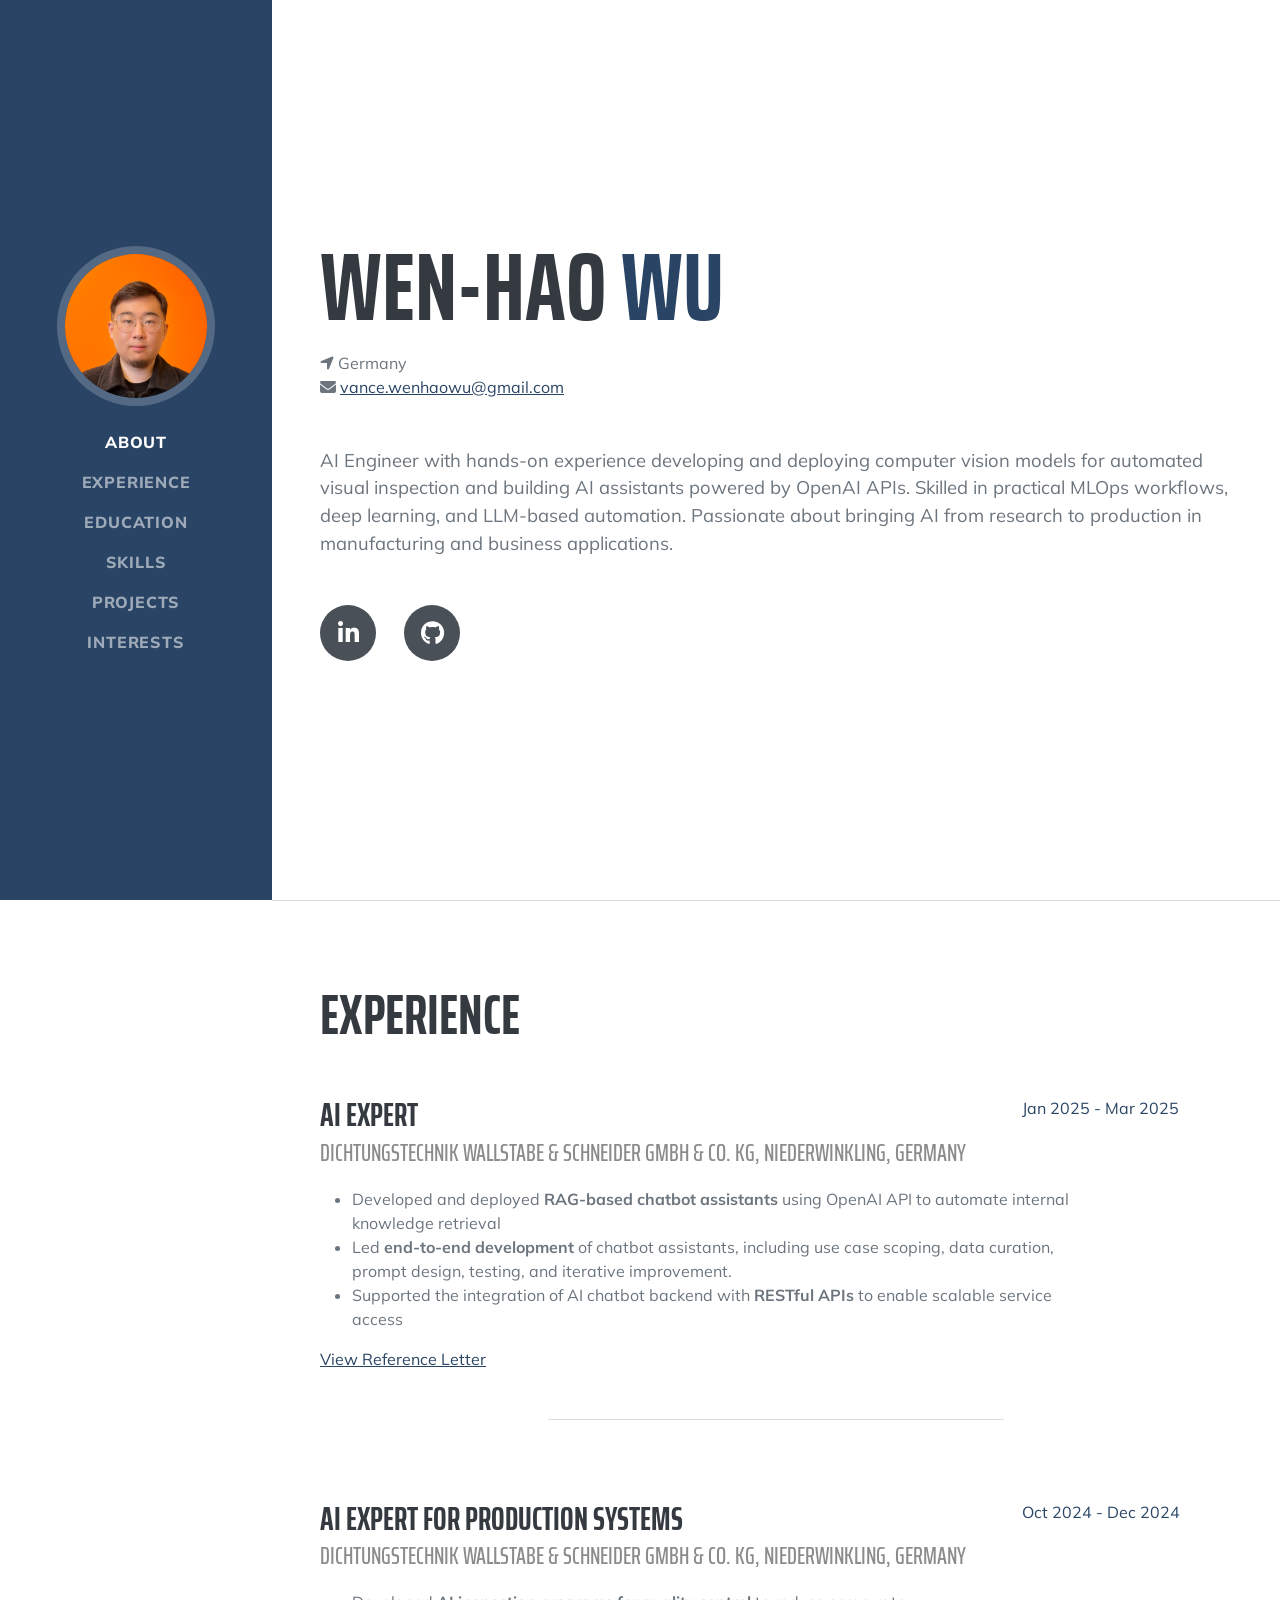
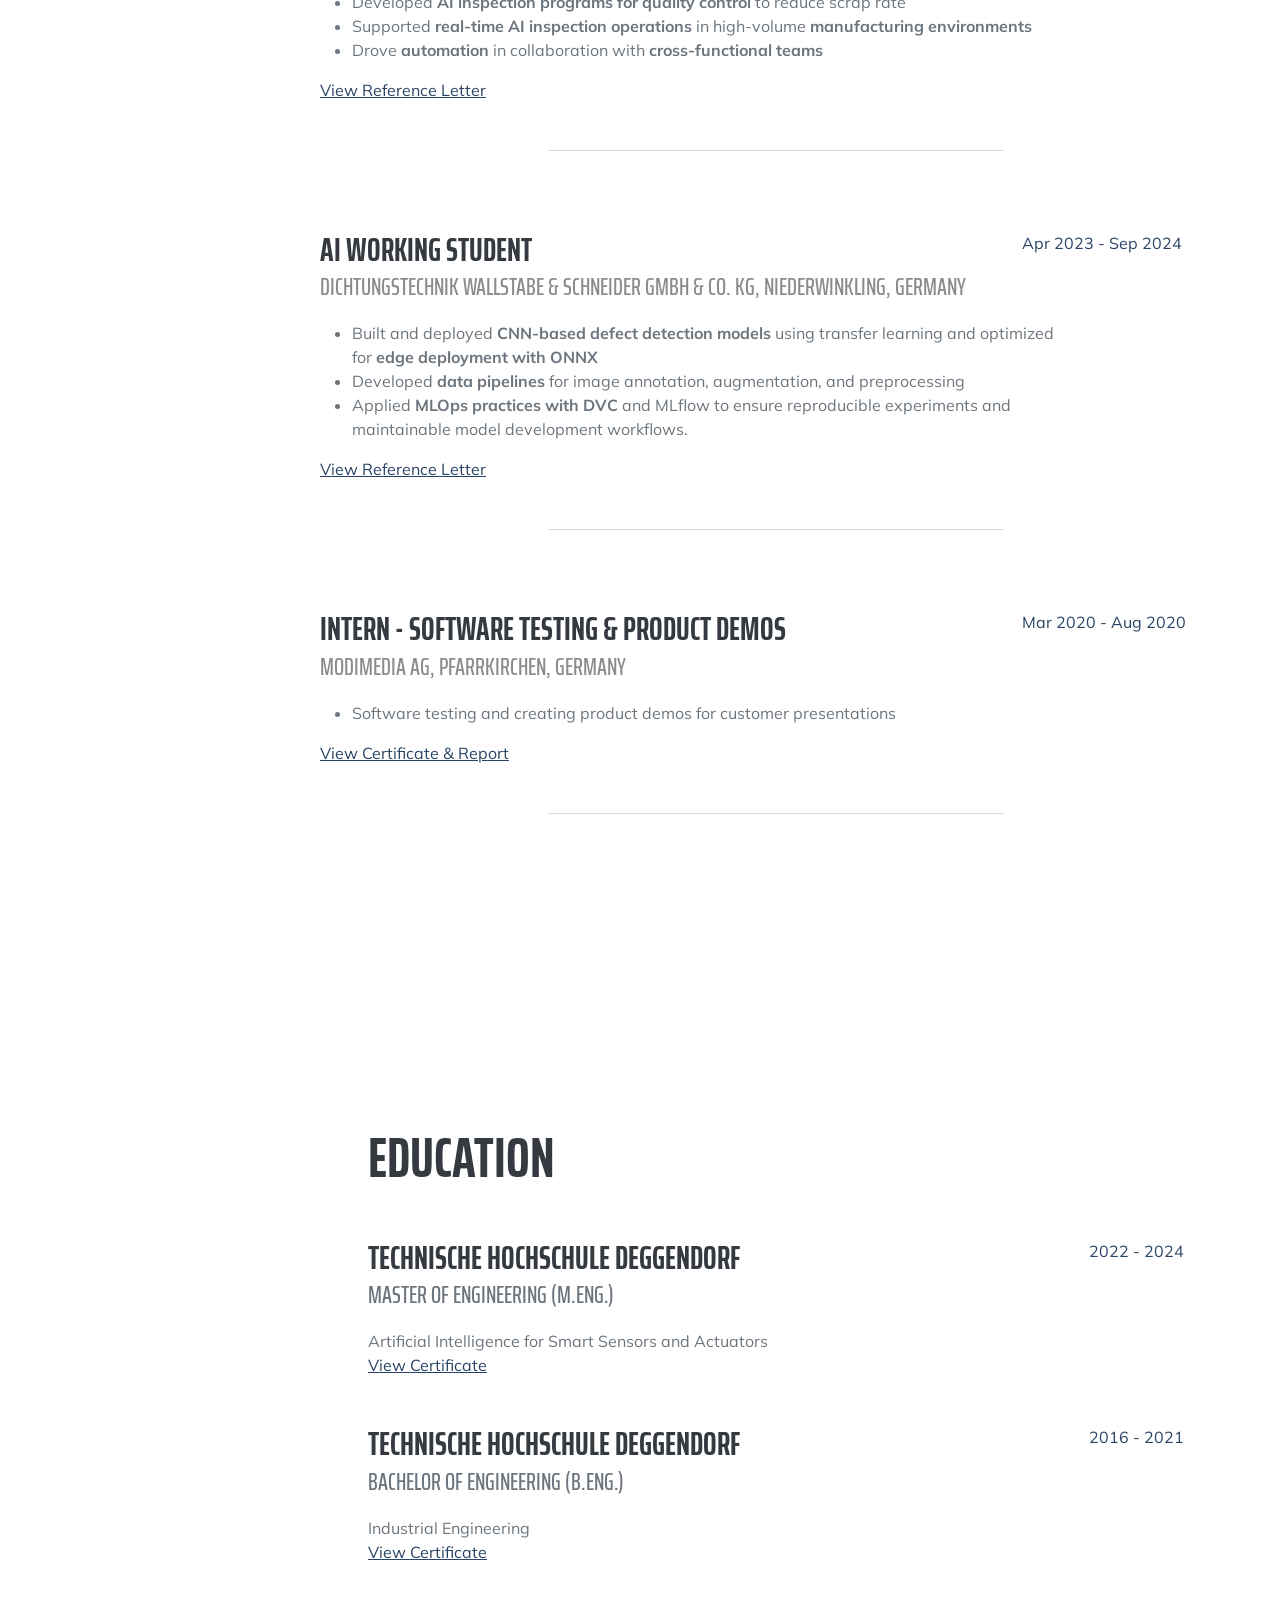
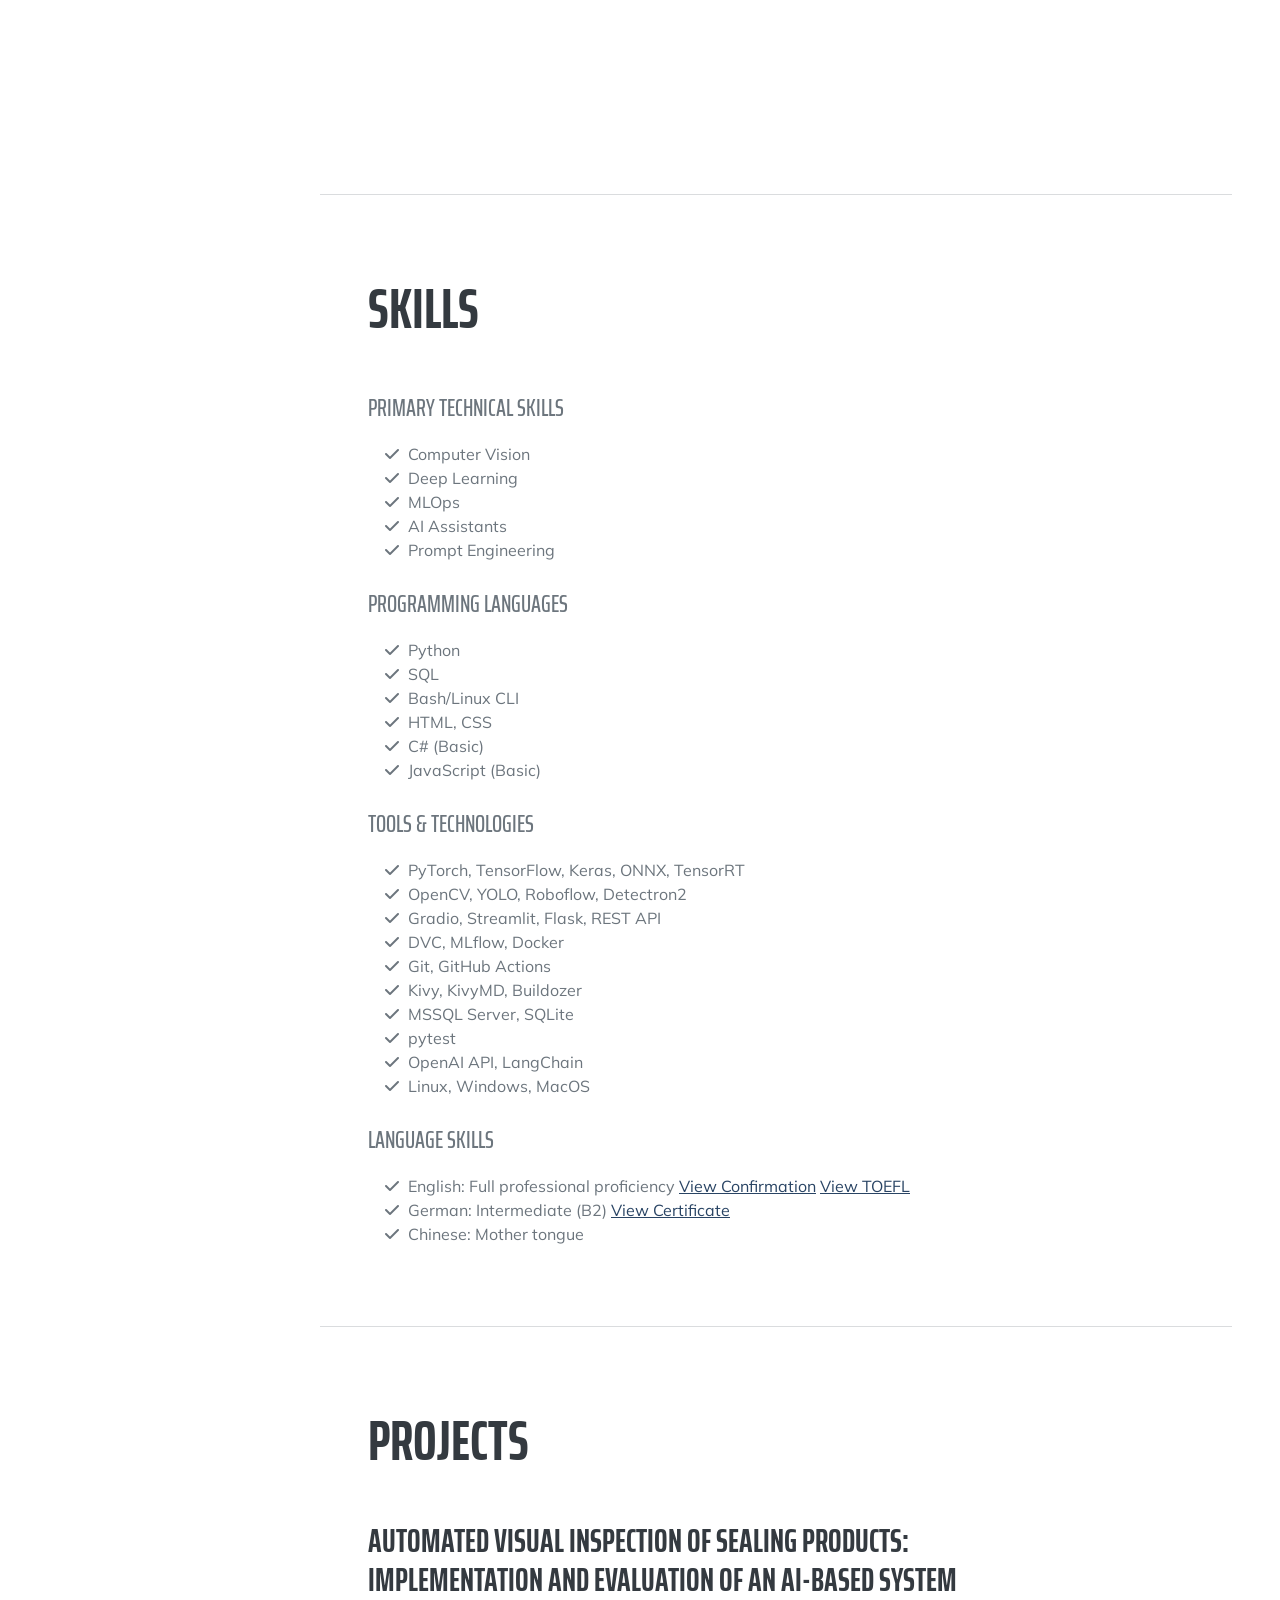
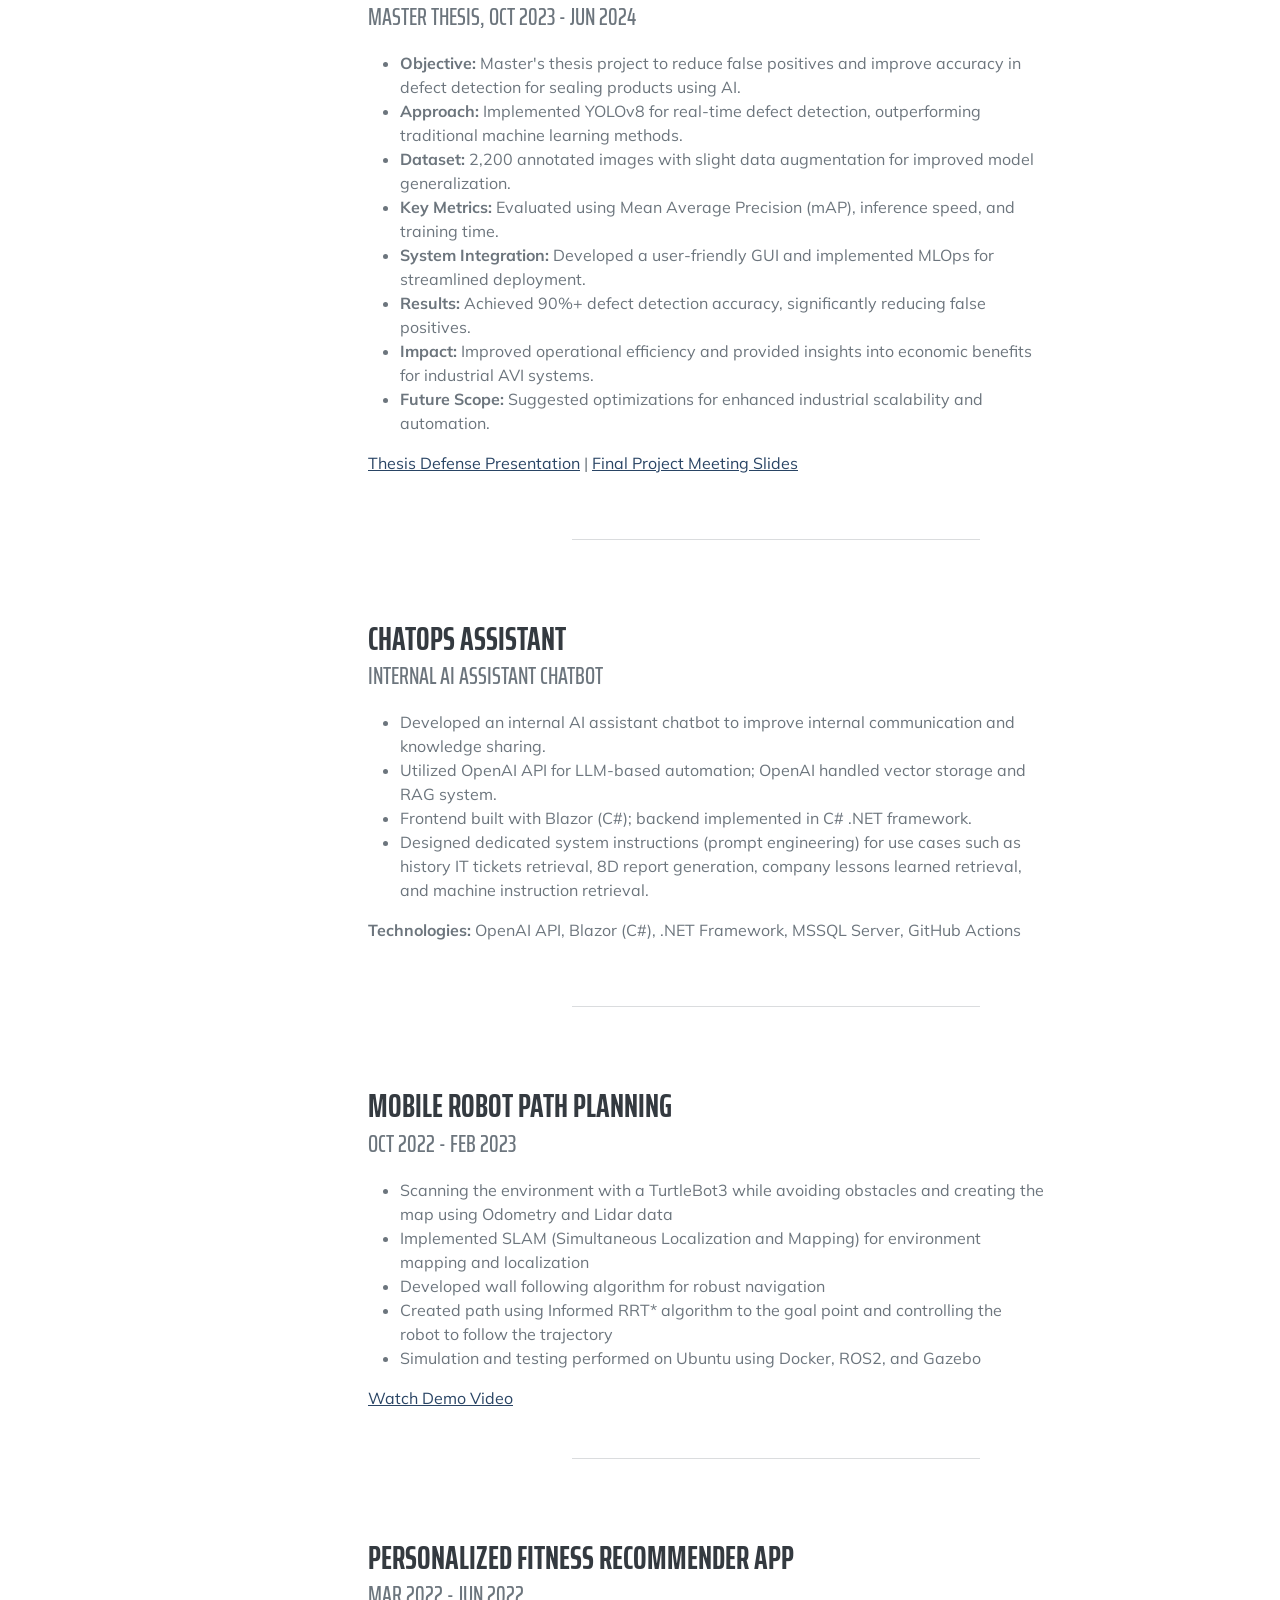
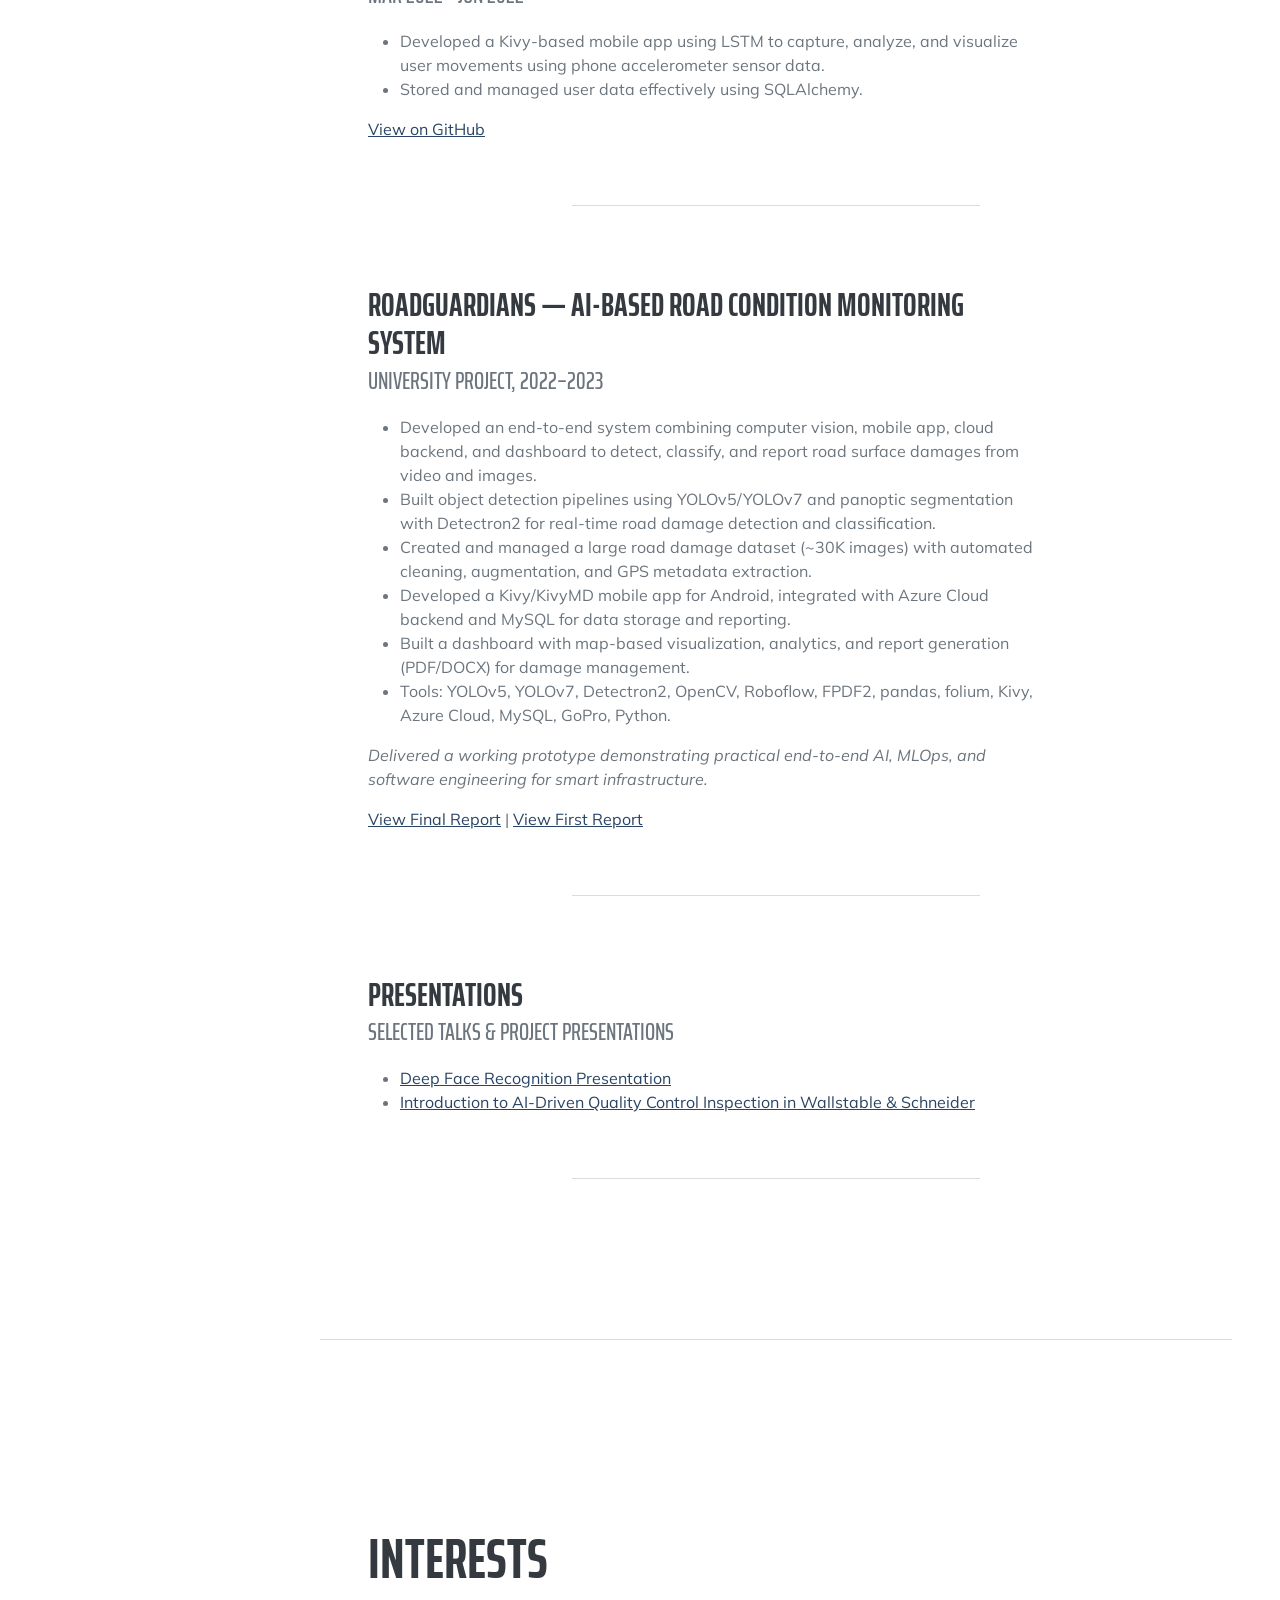
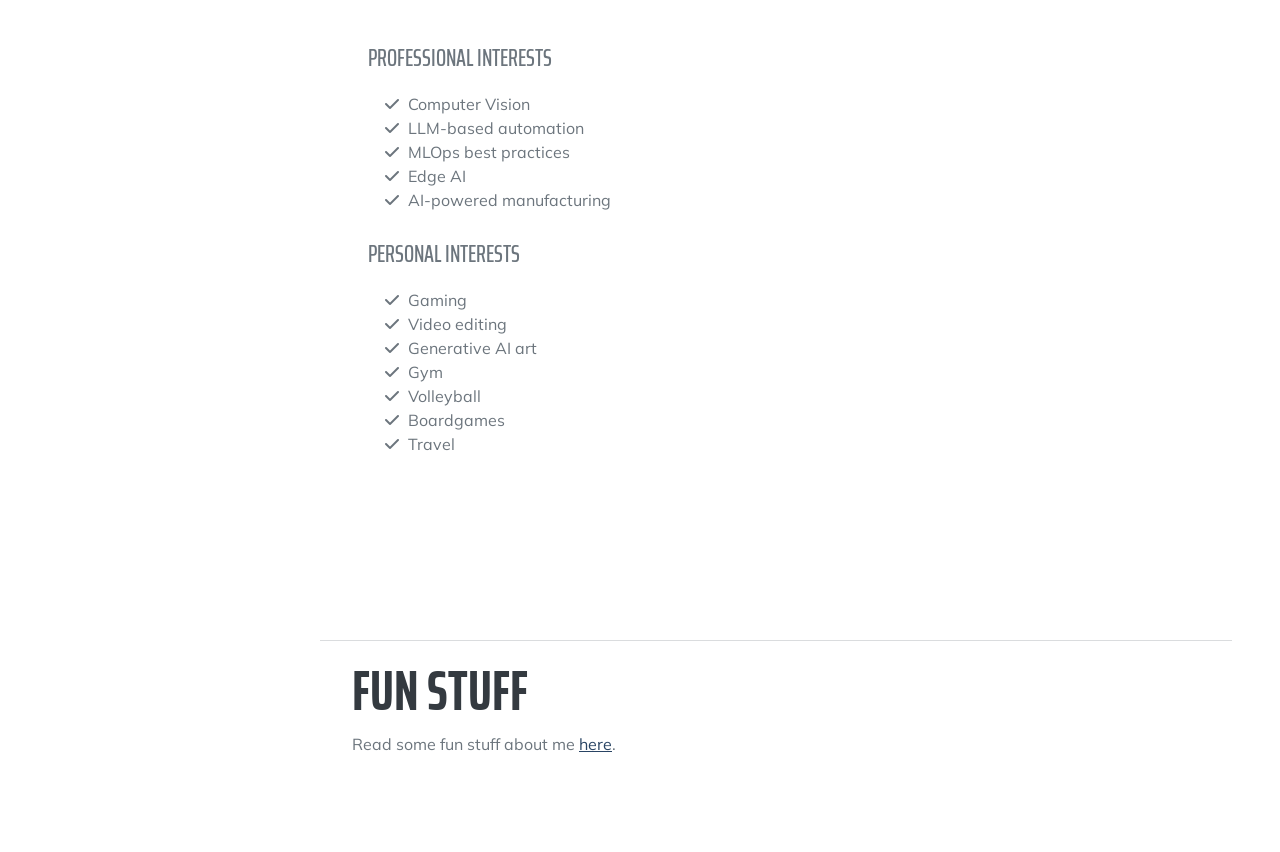
==== commit cb8ba3c0: "Enhance project details with new thesis information, add presentation links, and include additional " ====
--- a/index.html
+++ b/index.html
@@ -310,11 +310,11 @@
                 <div class="row mb-5">
                     <div class="col-md-9">
                         <h3 class="mb-0">Automated Visual Inspection of Sealing Products: Implementation and Evaluation of an AI-based System</h3>
-                        <div class="subheading mb-3">Oct 2023 - Jun 2024</div>
-                    </div>
-                    <div class="col-md-10">
-                        <ul>
-                            <li><b>Objective:</b> Reduce false positives and improve accuracy in defect detection for sealing products using AI.</li>
+                        <div class="subheading mb-3">Master Thesis, Oct 2023 - Jun 2024</div>
+                    </div>
+                    <div class="col-md-10">
+                        <ul>
+                            <li><b>Objective:</b> Master's thesis project to reduce false positives and improve accuracy in defect detection for sealing products using AI.</li>
                             <li><b>Approach:</b> Implemented YOLOv8 for real-time defect detection, outperforming traditional machine learning methods.</li>
                             <li><b>Dataset:</b> 2,200 annotated images with slight data augmentation for improved model generalization.</li>
                             <li><b>Key Metrics:</b> Evaluated using Mean Average Precision (mAP), inference speed, and training time.</li>
@@ -323,6 +323,10 @@
                             <li><b>Impact:</b> Improved operational efficiency and provided insights into economic benefits for industrial AVI systems.</li>
                             <li><b>Future Scope:</b> Suggested optimizations for enhanced industrial scalability and automation.</li>
                         </ul>
+                        <p>
+                            <a href="assets/ppt/Thesis_Defense_WenHaoWu_2024.pdf" target="_blank" rel="noopener noreferrer">Thesis Defense Presentation</a> |
+                            <a href="assets/ppt/Abschluss_Meeting_29.02.24.pdf" target="_blank" rel="noopener noreferrer">Final Project Meeting Slides</a>
+                        </p>
                     </div>
                 </div>
 
@@ -407,6 +411,29 @@
                 </div>
 
                 <hr class="section-break">
+
+                <div class="row mb-5">
+                    <div class="col-md-9">
+                        <h3 class="mb-0">Presentations</h3>
+                        <div class="subheading mb-3">Selected talks & project presentations</div>
+                    </div>
+                    <div class="col-md-10">
+                        <ul>
+                            <li>
+                                <a href="assets/ppt/I2AI%20presentaion.pdf" target="_blank" rel="noopener noreferrer">
+                                    Deep Face Recognition Presentation
+                                </a>
+                            </li>
+                            <li>
+                                <a href="assets/ppt/Introduction_to_AI_version_final.pdf" target="_blank" rel="noopener noreferrer">
+                                    Introduction to AI-Driven Quality Control Inspection in Wallstable & Schneider
+                                </a>
+                            </li>
+                        </ul>
+                    </div>
+                </div>
+
+                <hr class="section-break">
             </div>
         </section>
         <hr class="m-0" />
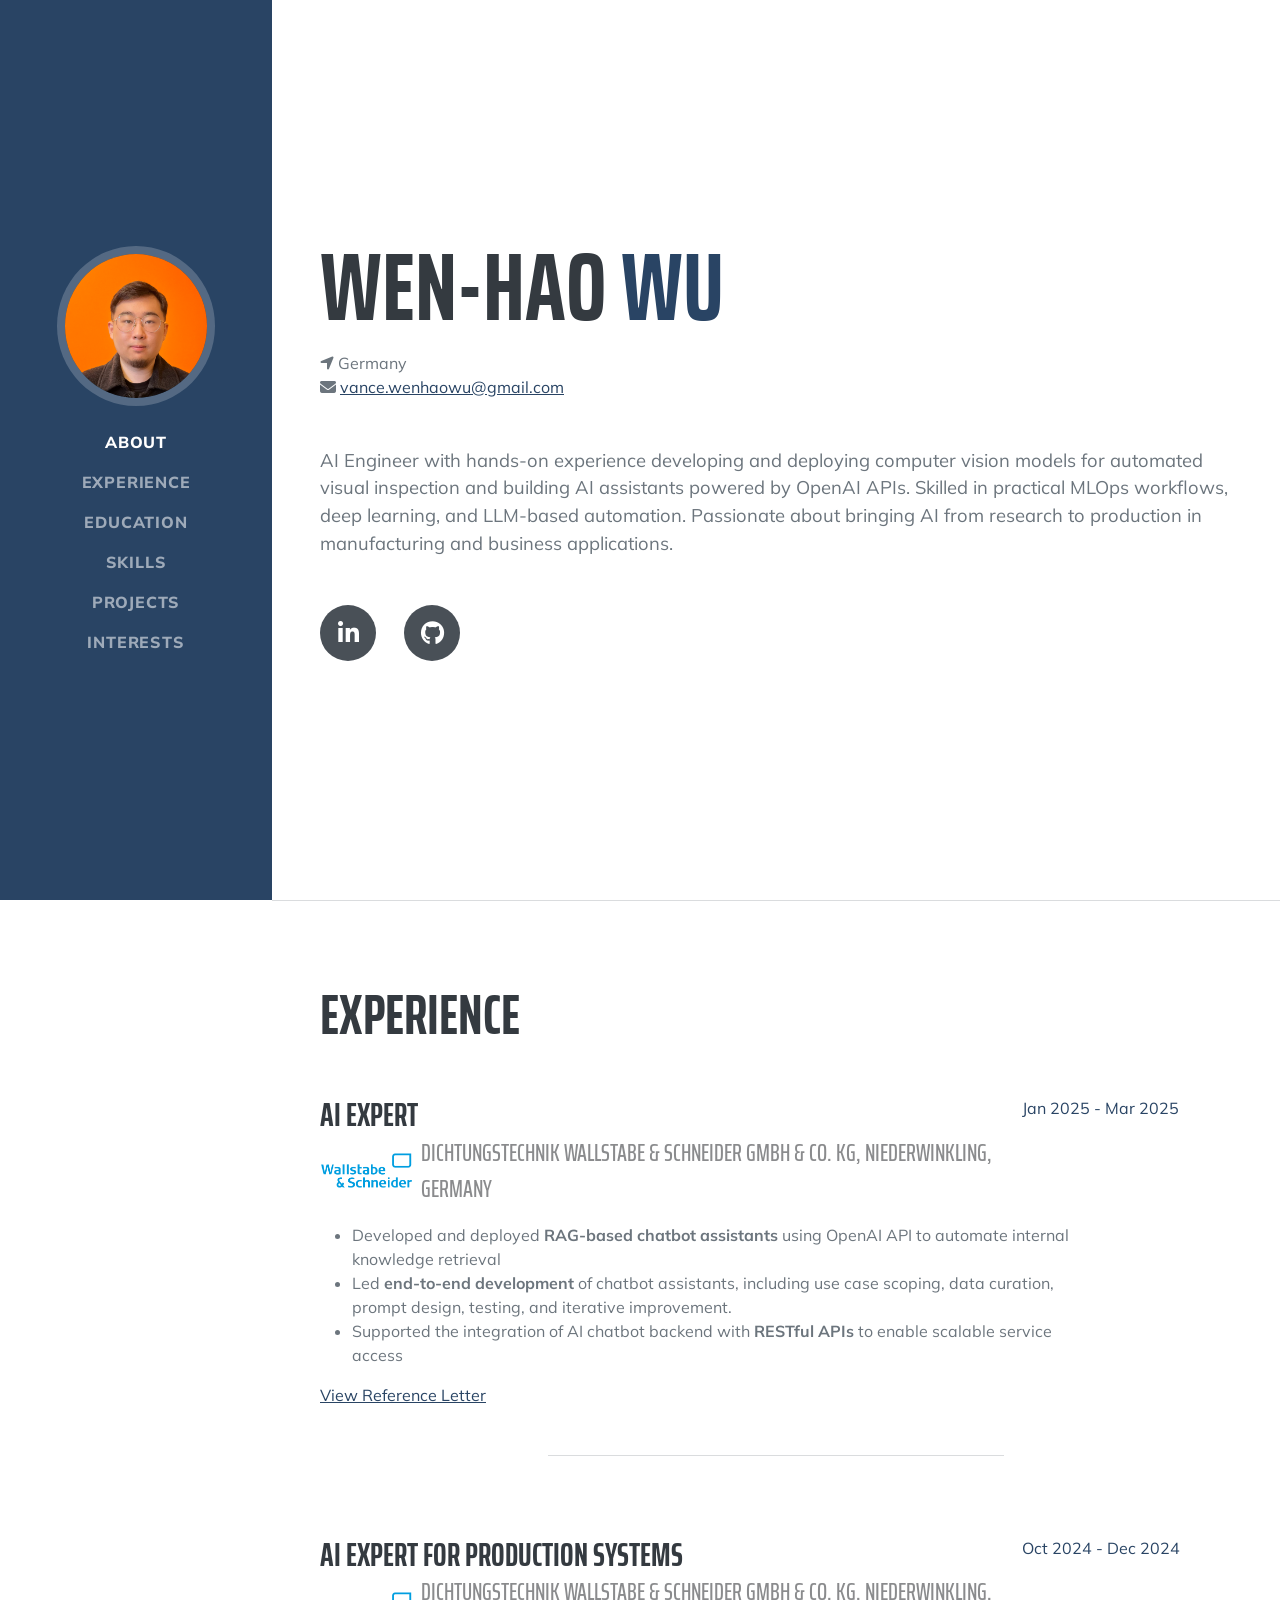
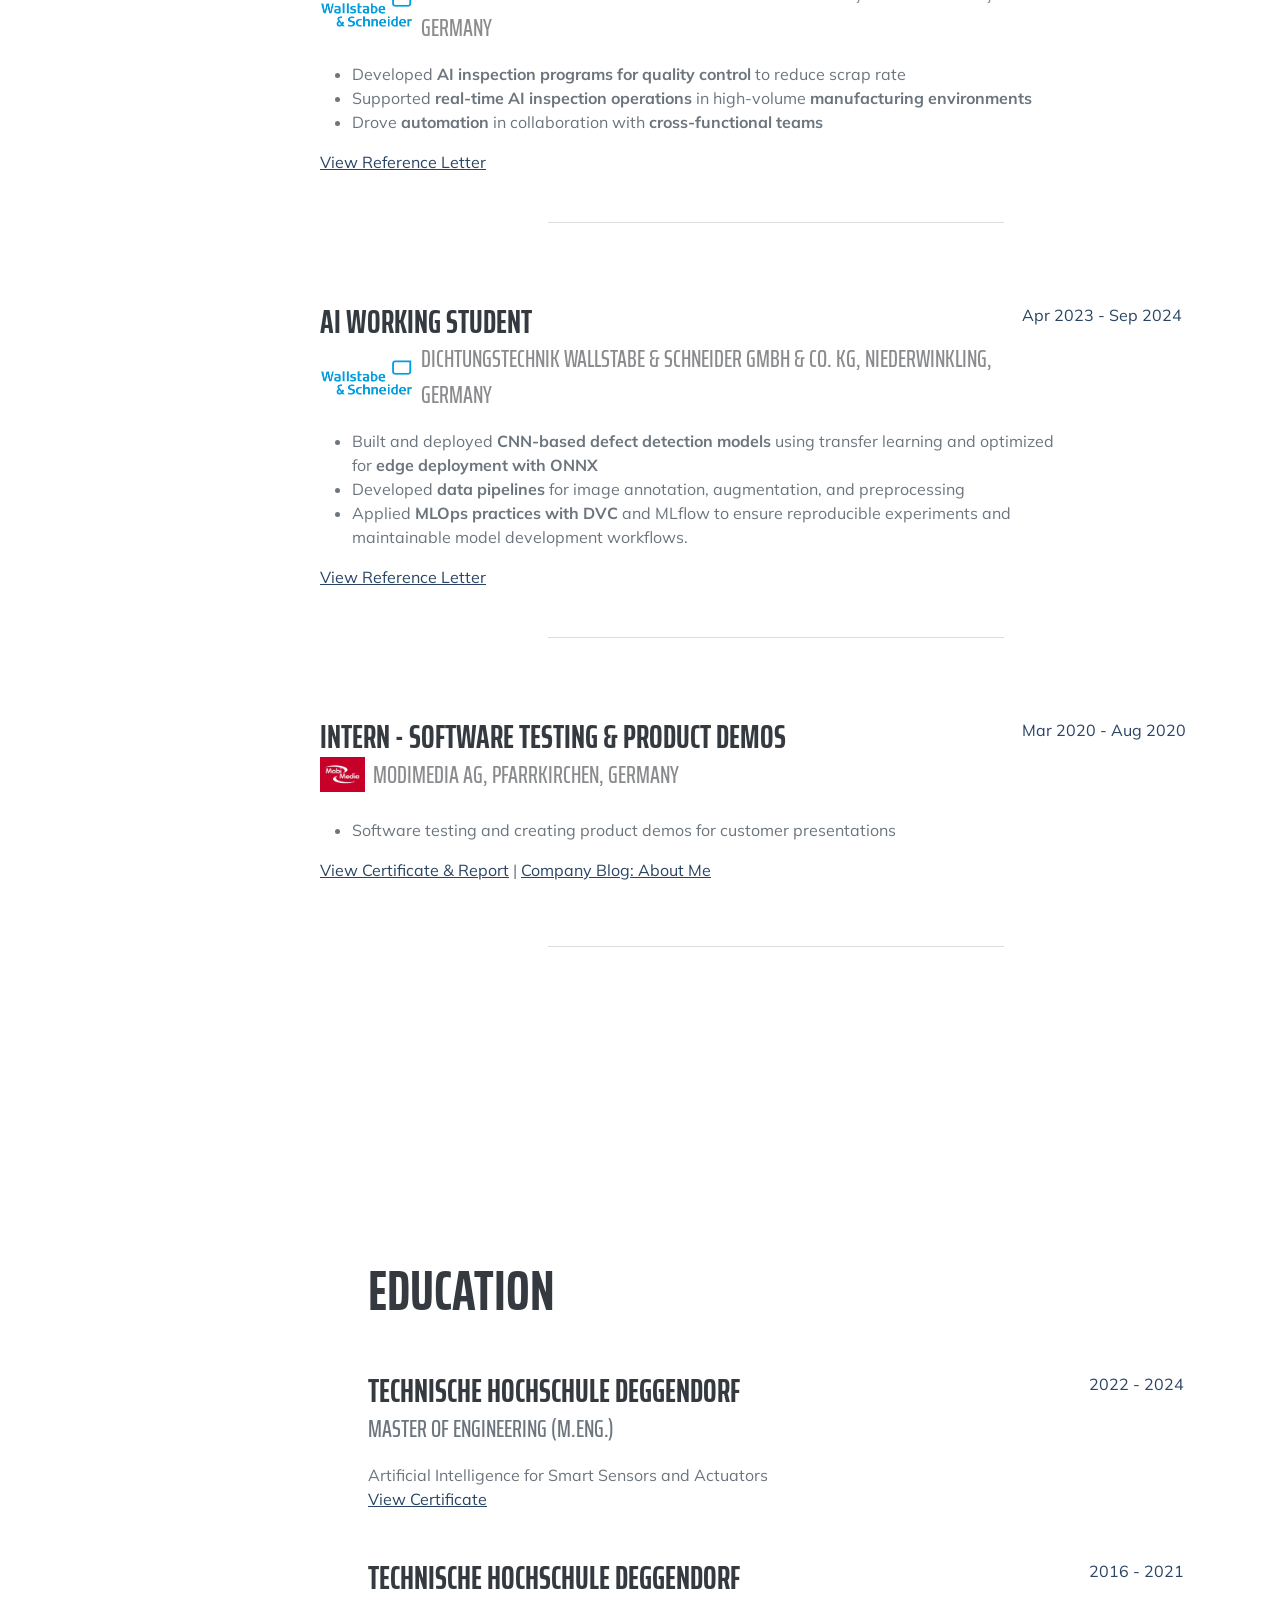
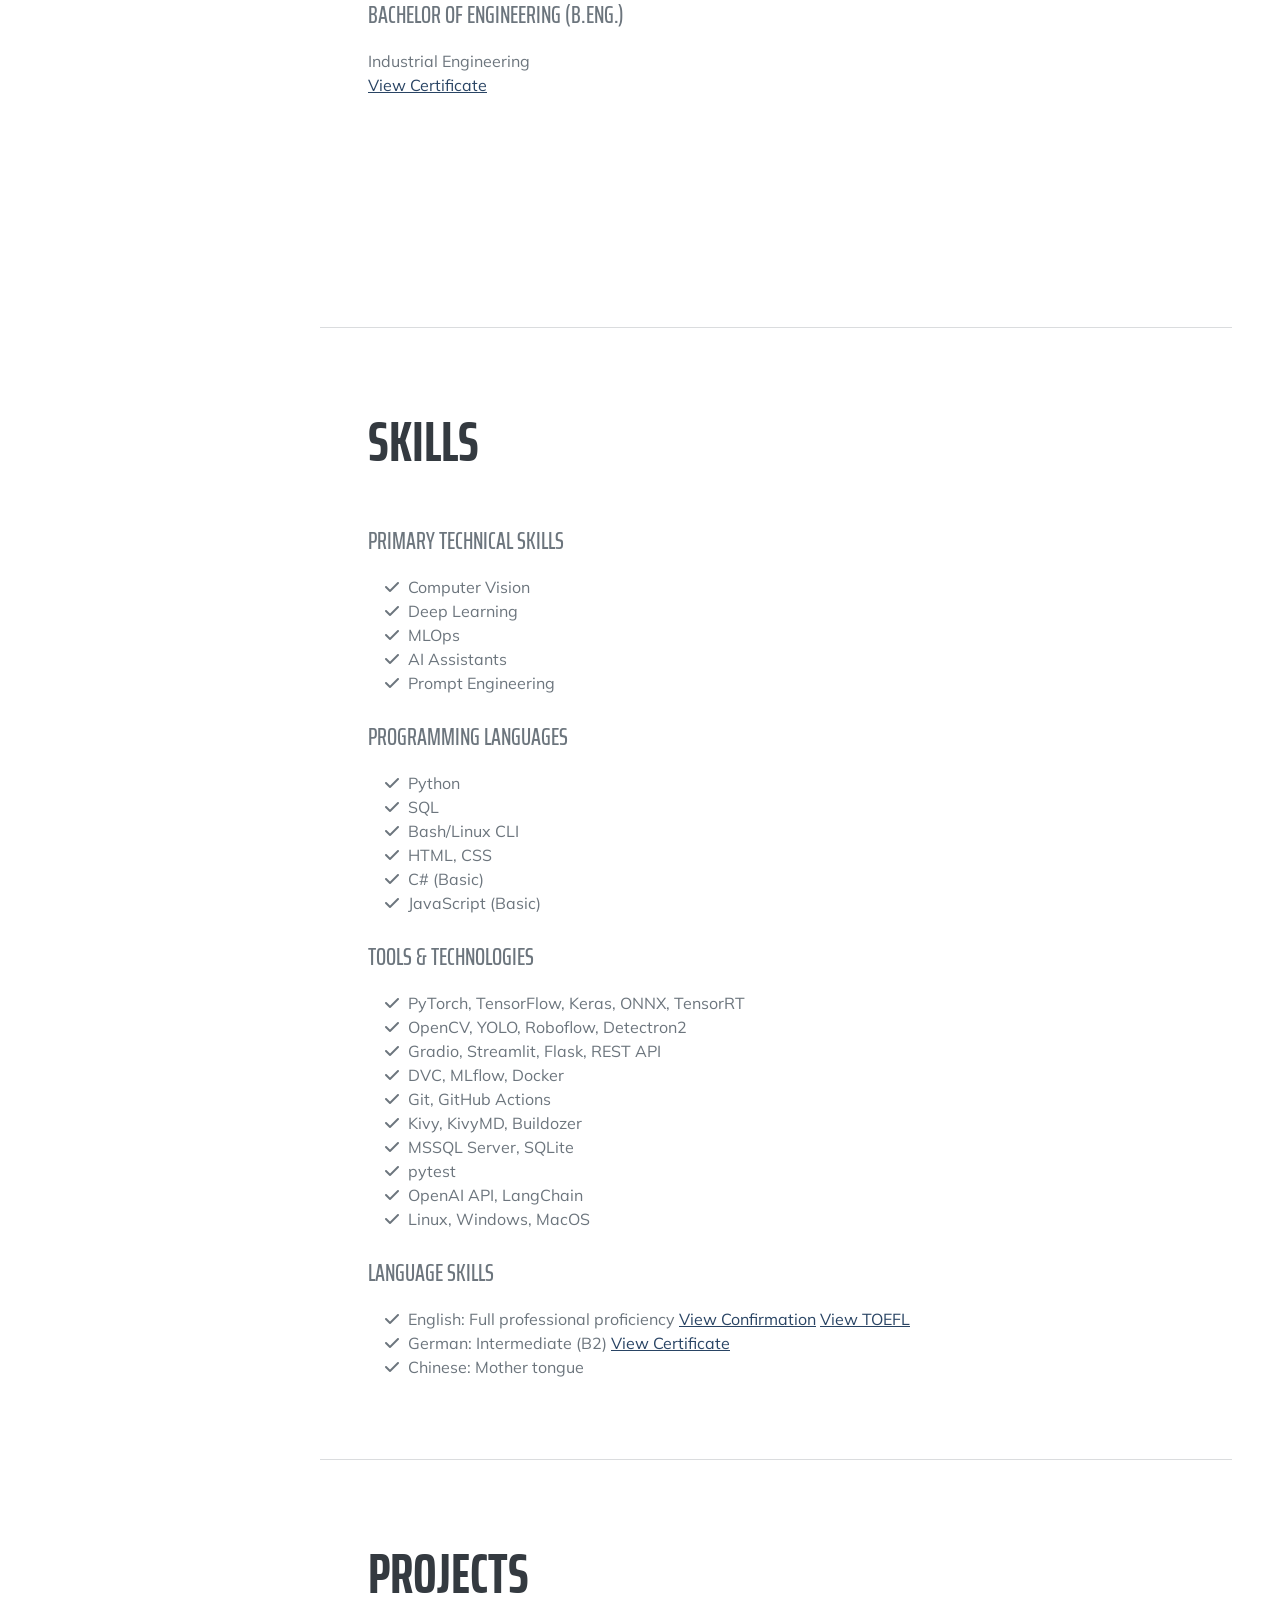
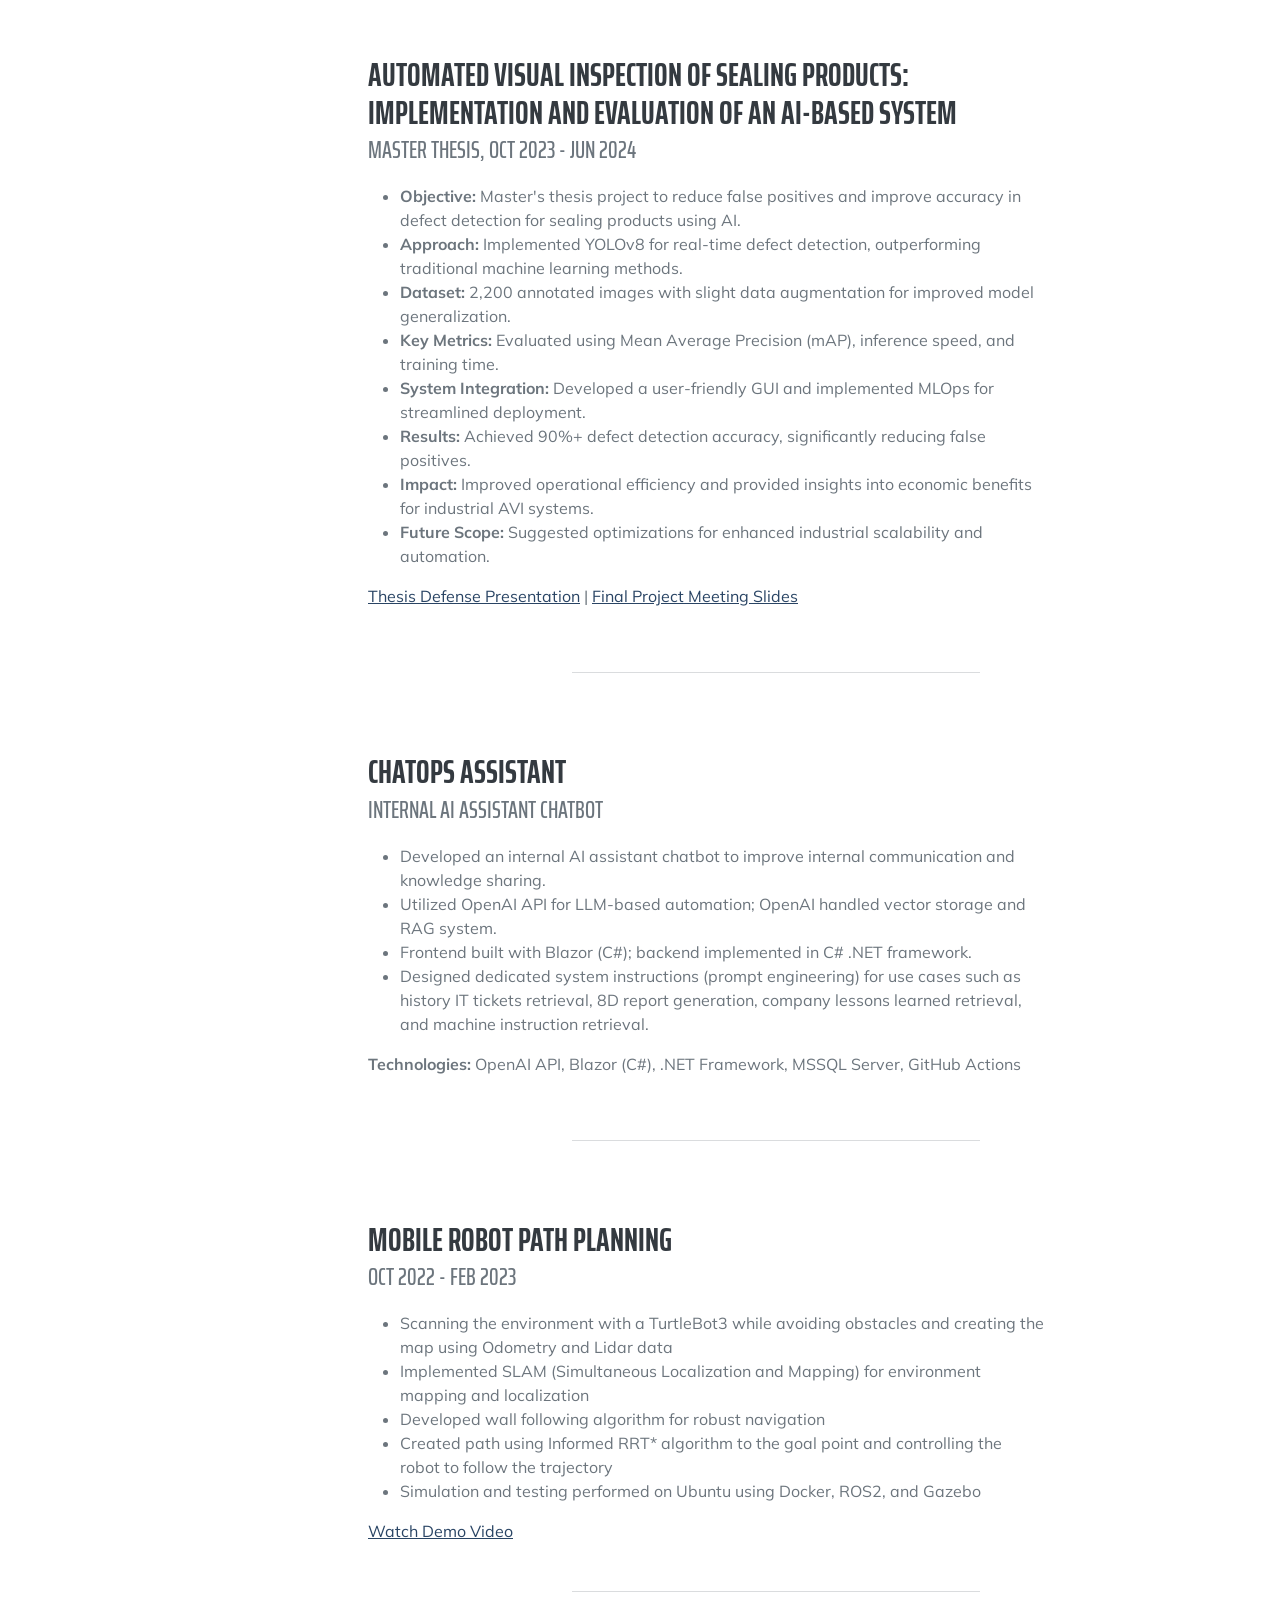
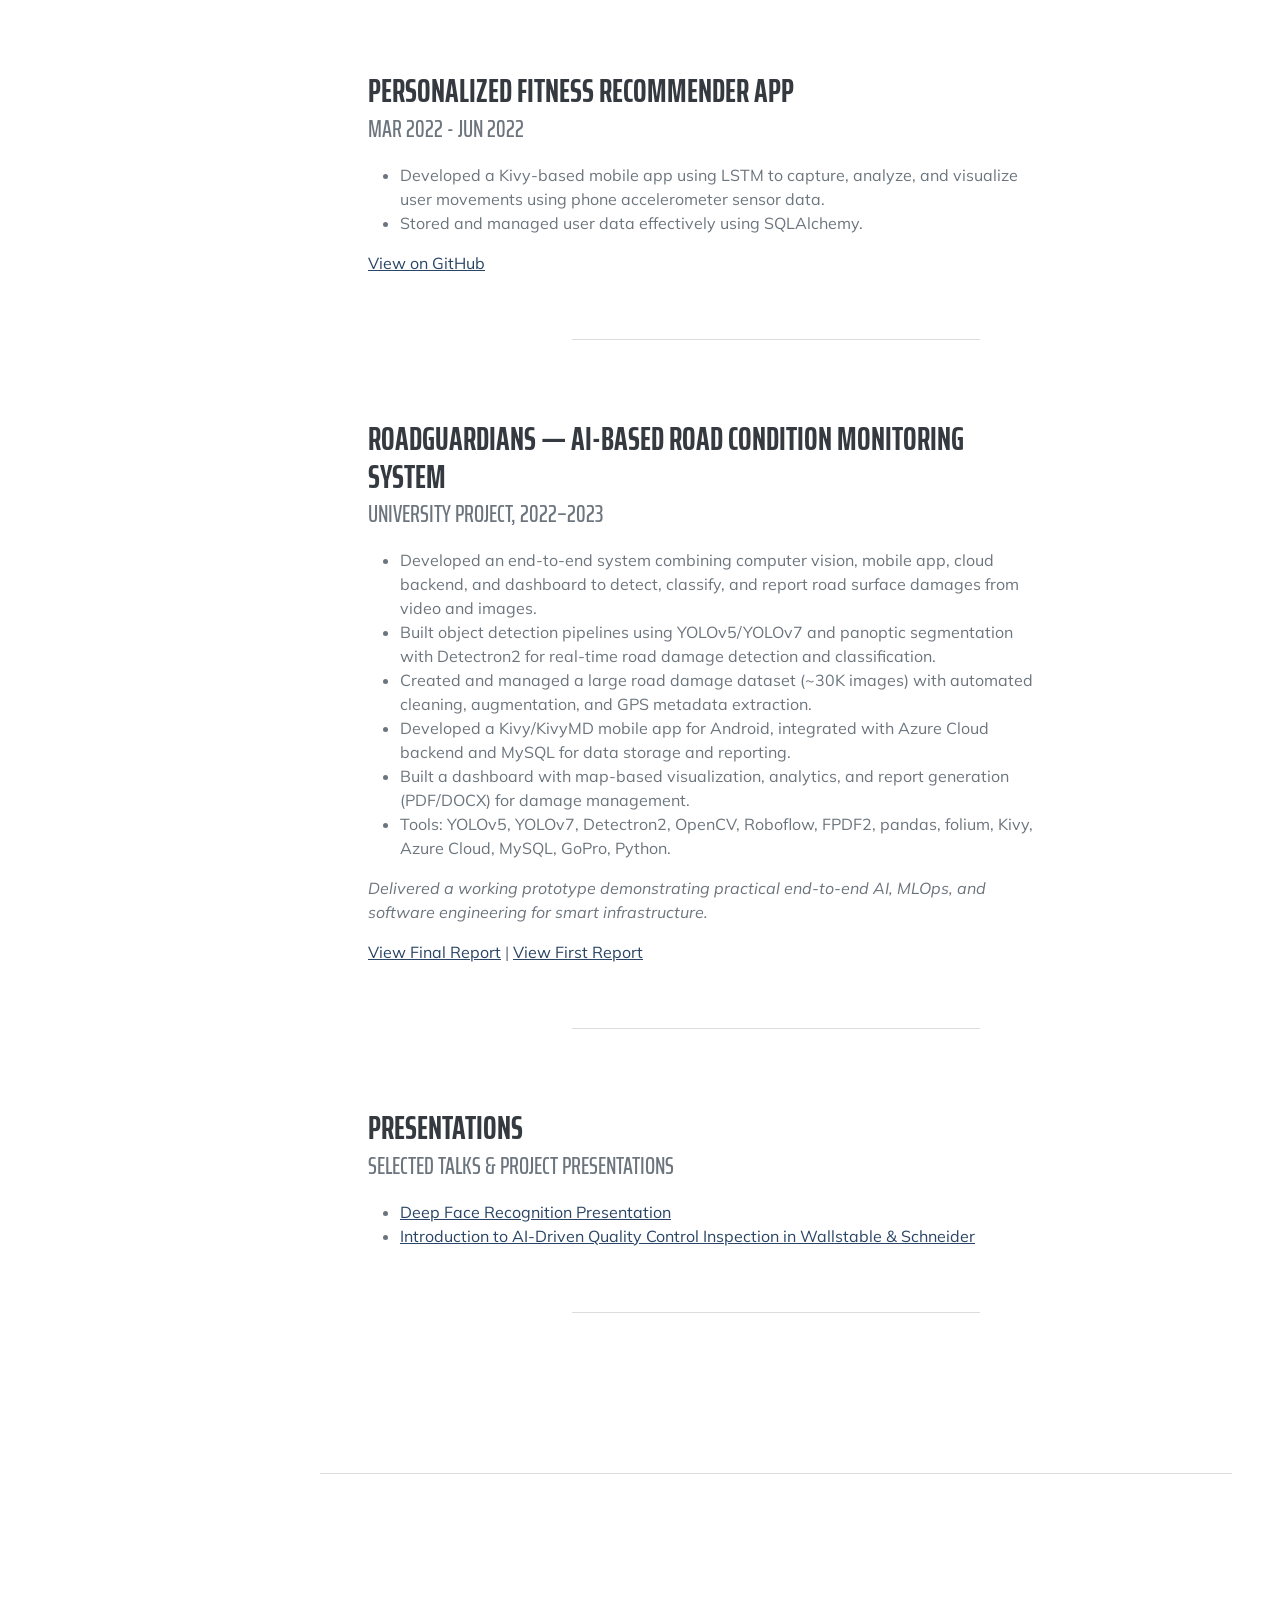
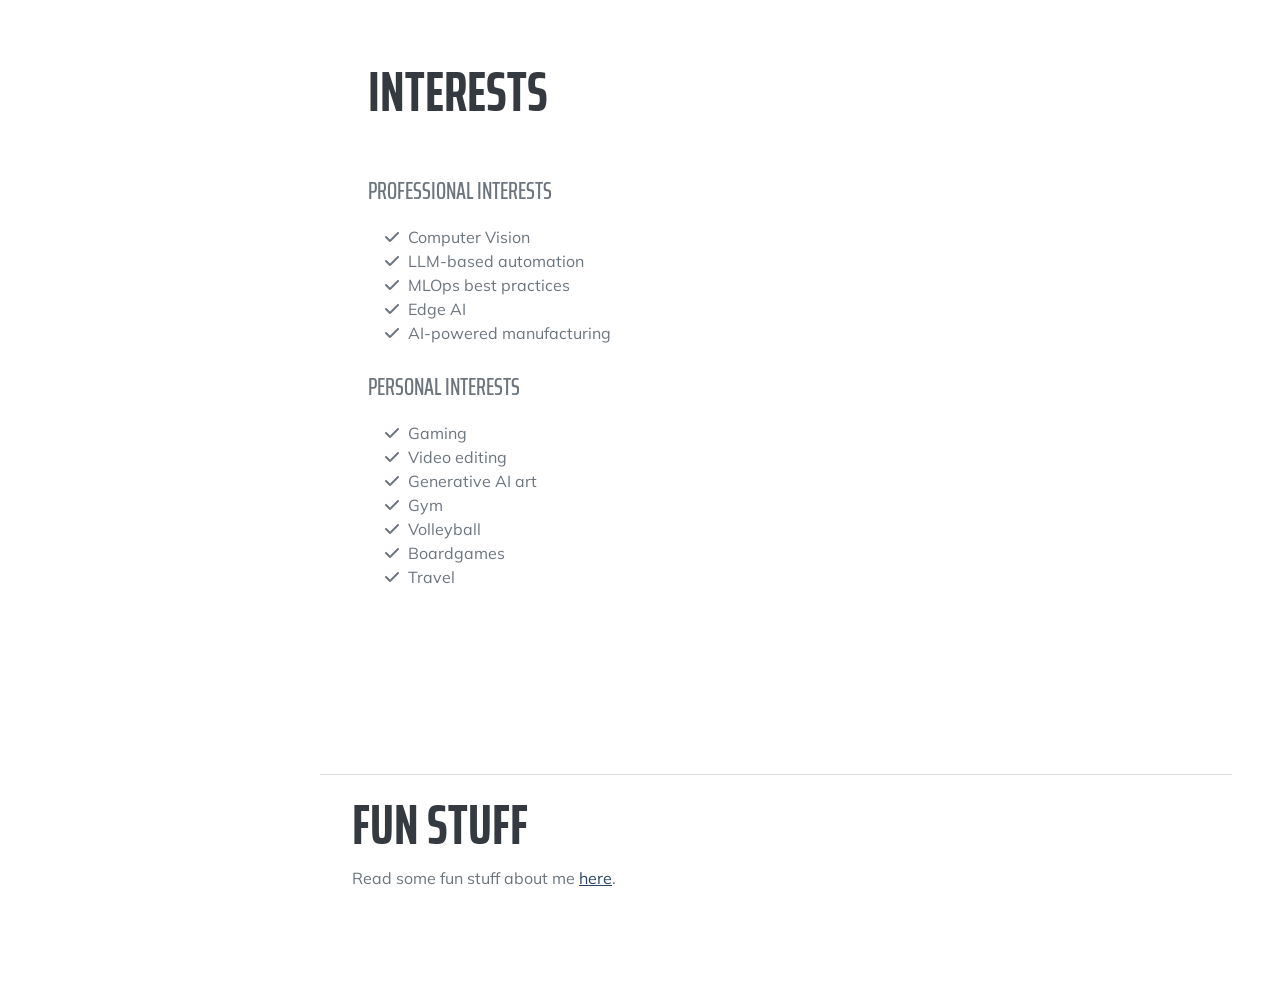
==== commit 744855ca: "Enhance experience section by adding company logos for Wallstabe & Schneider and Modimedia, and upda" ====
--- a/index.html
+++ b/index.html
@@ -73,7 +73,10 @@
                     <div class="col-md-9">
                         <h3 class="mb-0">AI Expert</h3>
                         <div class="subheading mb-3">
-                            <a href="https://www.wallstabe-schneider.de/" target="_blank">Dichtungstechnik Wallstabe & Schneider GmbH & Co. KG, Niederwinkling, Germany</a>
+                            <a href="https://www.wallstabe-schneider.de/" target="_blank" rel="noopener noreferrer" style="text-decoration: none; display: inline-flex; align-items: center; gap: 8px;">
+                                <img src="assets/img/logos/Wallstabe_Schneider_Logo.png" alt="Wallstabe & Schneider Logo" style="height: 35px; vertical-align: middle;">
+                                Dichtungstechnik Wallstabe & Schneider GmbH & Co. KG, Niederwinkling, Germany
+                            </a>
                         </div>
                     </div>
                     <div class="col-md-3 mb-0">
@@ -95,7 +98,10 @@
                     <div class="col-md-9">
                         <h3 class="mb-0">AI Expert for Production Systems</h3>
                         <div class="subheading mb-3">
-                            <a href="https://www.wallstabe-schneider.de/" target="_blank">Dichtungstechnik Wallstabe & Schneider GmbH & Co. KG, Niederwinkling, Germany</a>
+                            <a href="https://www.wallstabe-schneider.de/" target="_blank" rel="noopener noreferrer" style="text-decoration: none; display: inline-flex; align-items: center; gap: 8px;">
+                                <img src="assets/img/logos/Wallstabe_Schneider_Logo.png" alt="Wallstabe & Schneider Logo" style="height: 35px; vertical-align: middle;">
+                                Dichtungstechnik Wallstabe & Schneider GmbH & Co. KG, Niederwinkling, Germany
+                            </a>
                         </div>
                     </div>
                     <div class="col-md-3 mb-0">
@@ -117,7 +123,10 @@
                     <div class="col-md-9">
                         <h3 class="mb-0">AI Working Student</h3>
                         <div class="subheading mb-3">
-                            <a href="https://www.wallstabe-schneider.de/" target="_blank">Dichtungstechnik Wallstabe & Schneider GmbH & Co. KG, Niederwinkling, Germany</a>
+                            <a href="https://www.wallstabe-schneider.de/" target="_blank" rel="noopener noreferrer" style="text-decoration: none; display: inline-flex; align-items: center; gap: 8px;">
+                                <img src="assets/img/logos/Wallstabe_Schneider_Logo.png" alt="Wallstabe & Schneider Logo" style="height: 35px; vertical-align: middle;">
+                                Dichtungstechnik Wallstabe & Schneider GmbH & Co. KG, Niederwinkling, Germany
+                            </a>
                         </div>
                     </div>
                     <div class="col-md-3 mb-0">
@@ -139,7 +148,10 @@
                     <div class="col-md-9">
                         <h3 class="mb-0">Intern - Software Testing & Product Demos</h3>
                         <div class="subheading mb-3">
-                            <a href="https://www.mobimedia.de/" target="_blank">Modimedia AG, Pfarrkirchen, Germany</a>
+                            <a href="https://www.mobimedia.de/" target="_blank" rel="noopener noreferrer" style="text-decoration: none; display: inline-flex; align-items: center; gap: 8px;">
+                                <img src="assets/img/logos/Mobimedia_logo.jpg" alt="Modimedia Logo" style="height: 35px; vertical-align: middle;">
+                                Modimedia AG, Pfarrkirchen, Germany
+                            </a>
                         </div>
                     </div>
                     <div class="col-md-3 mb-0">
@@ -149,7 +161,10 @@
                         <ul>
                             <li>Software testing and creating product demos for customer presentations</li>
                         </ul>
-                        <a href="assets/pdf/internship certificate+report.pdf" target="_blank" rel="noopener noreferrer">View Certificate & Report</a>
+                        <p>
+                            <a href="assets/pdf/internship certificate+report.pdf" target="_blank" rel="noopener noreferrer">View Certificate & Report</a> | 
+                            <a href="https://mobimedia.de/meet-the-team-wen-hao-from-taiwan/?lang=en" target="_blank" rel="noopener noreferrer">Company Blog: About Me</a>
+                        </p>
                     </div>
                 </div>
 
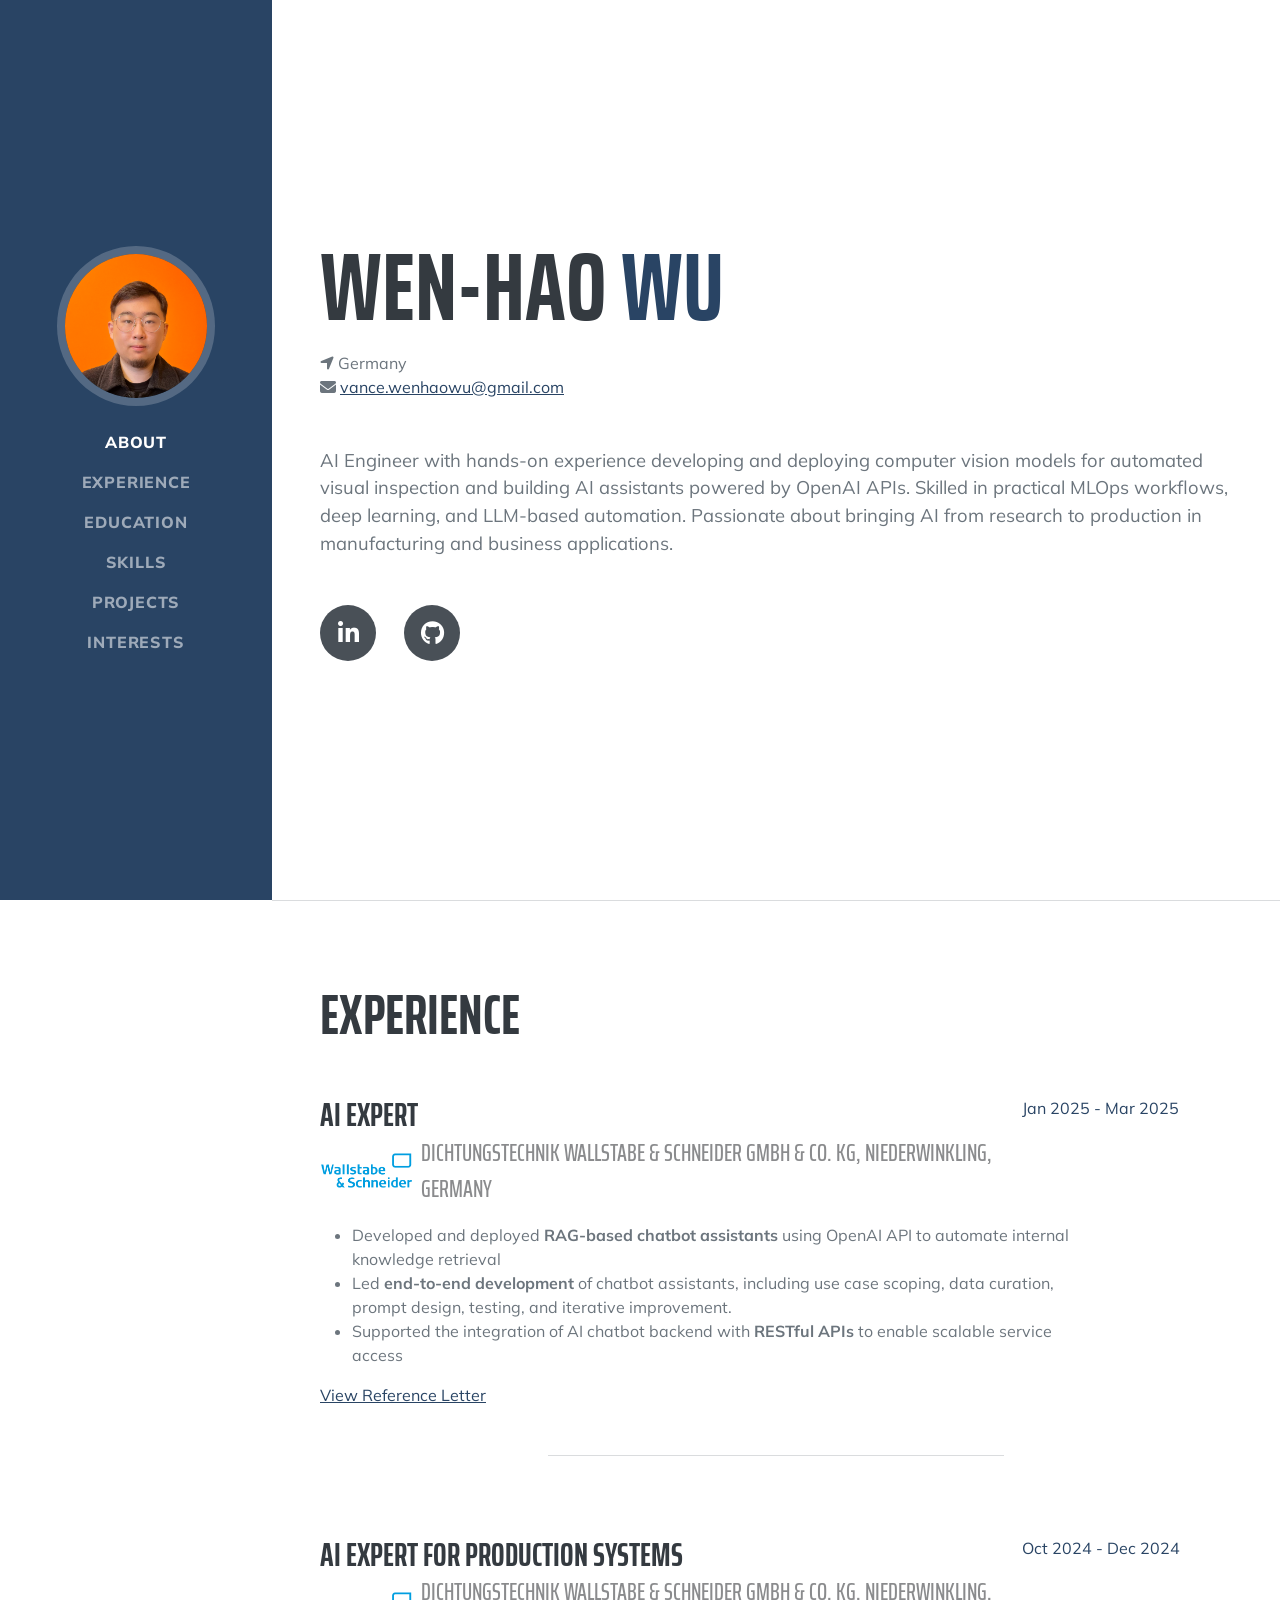
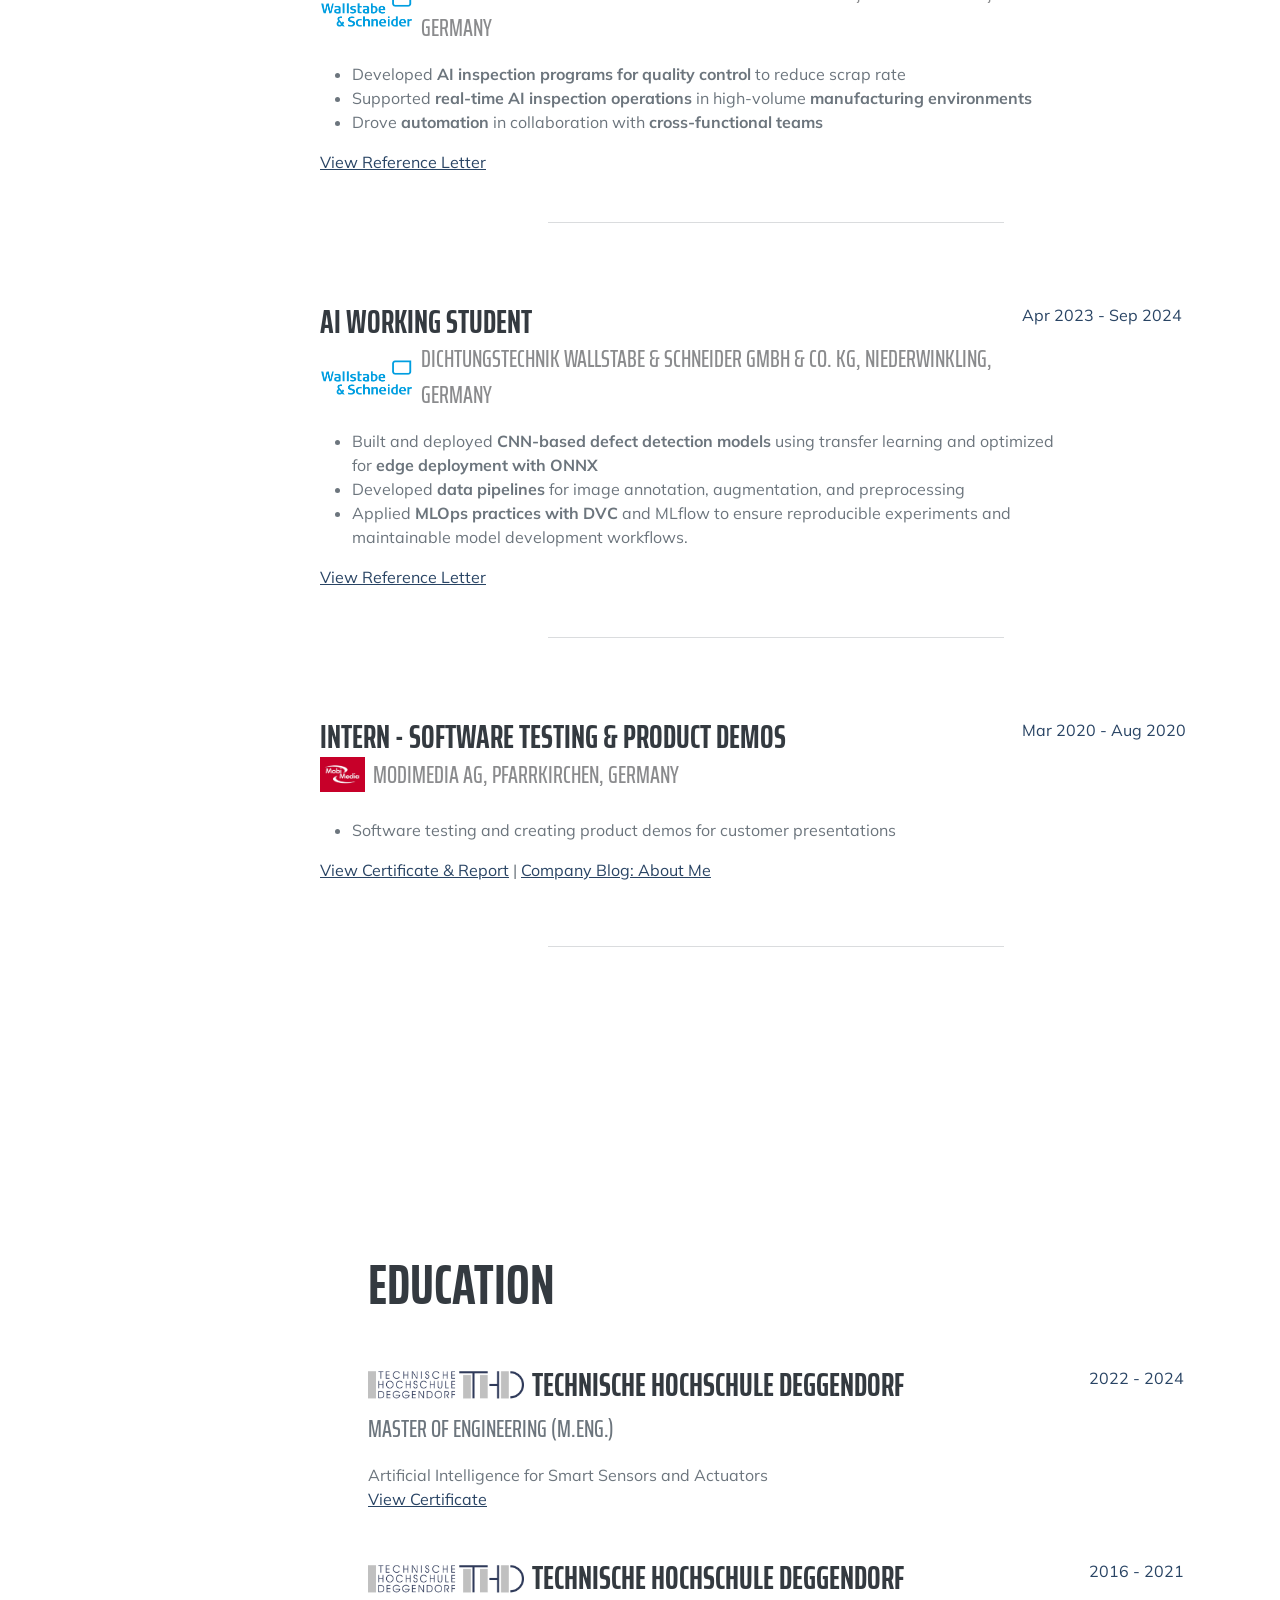
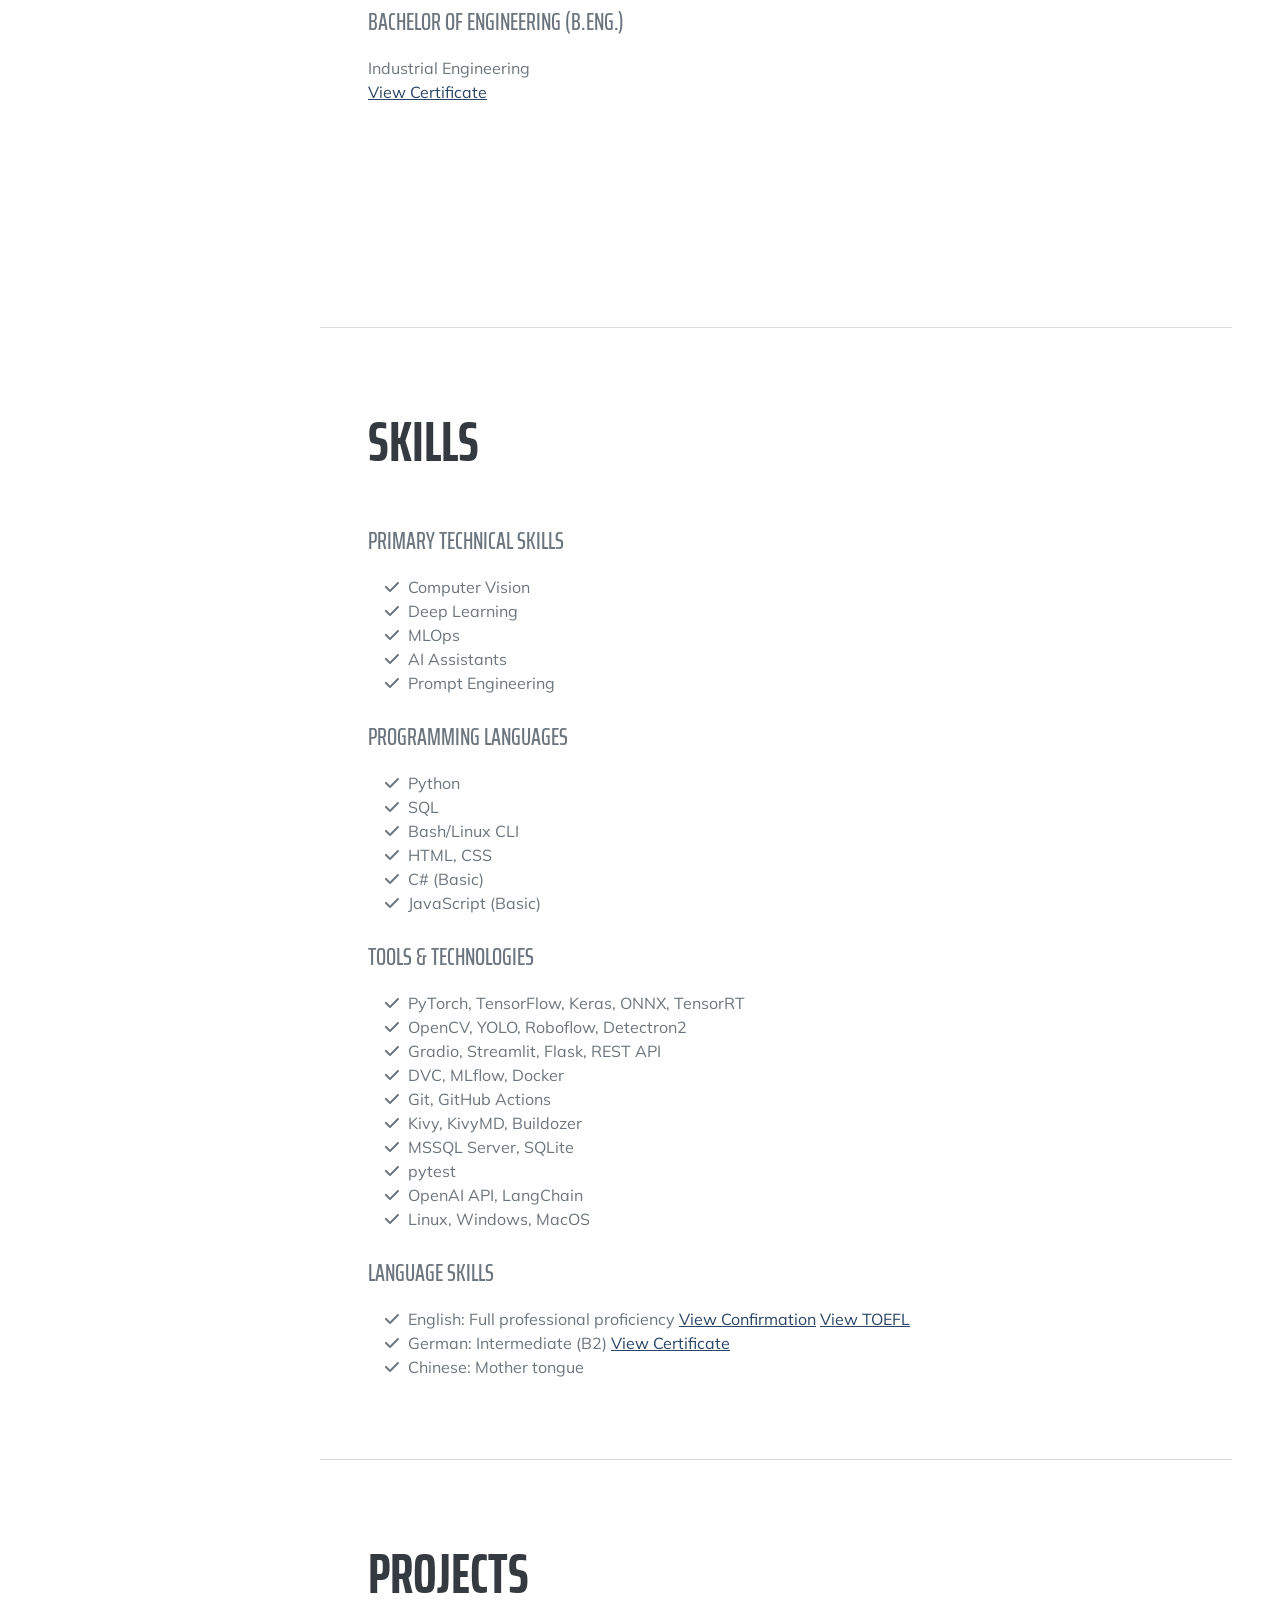
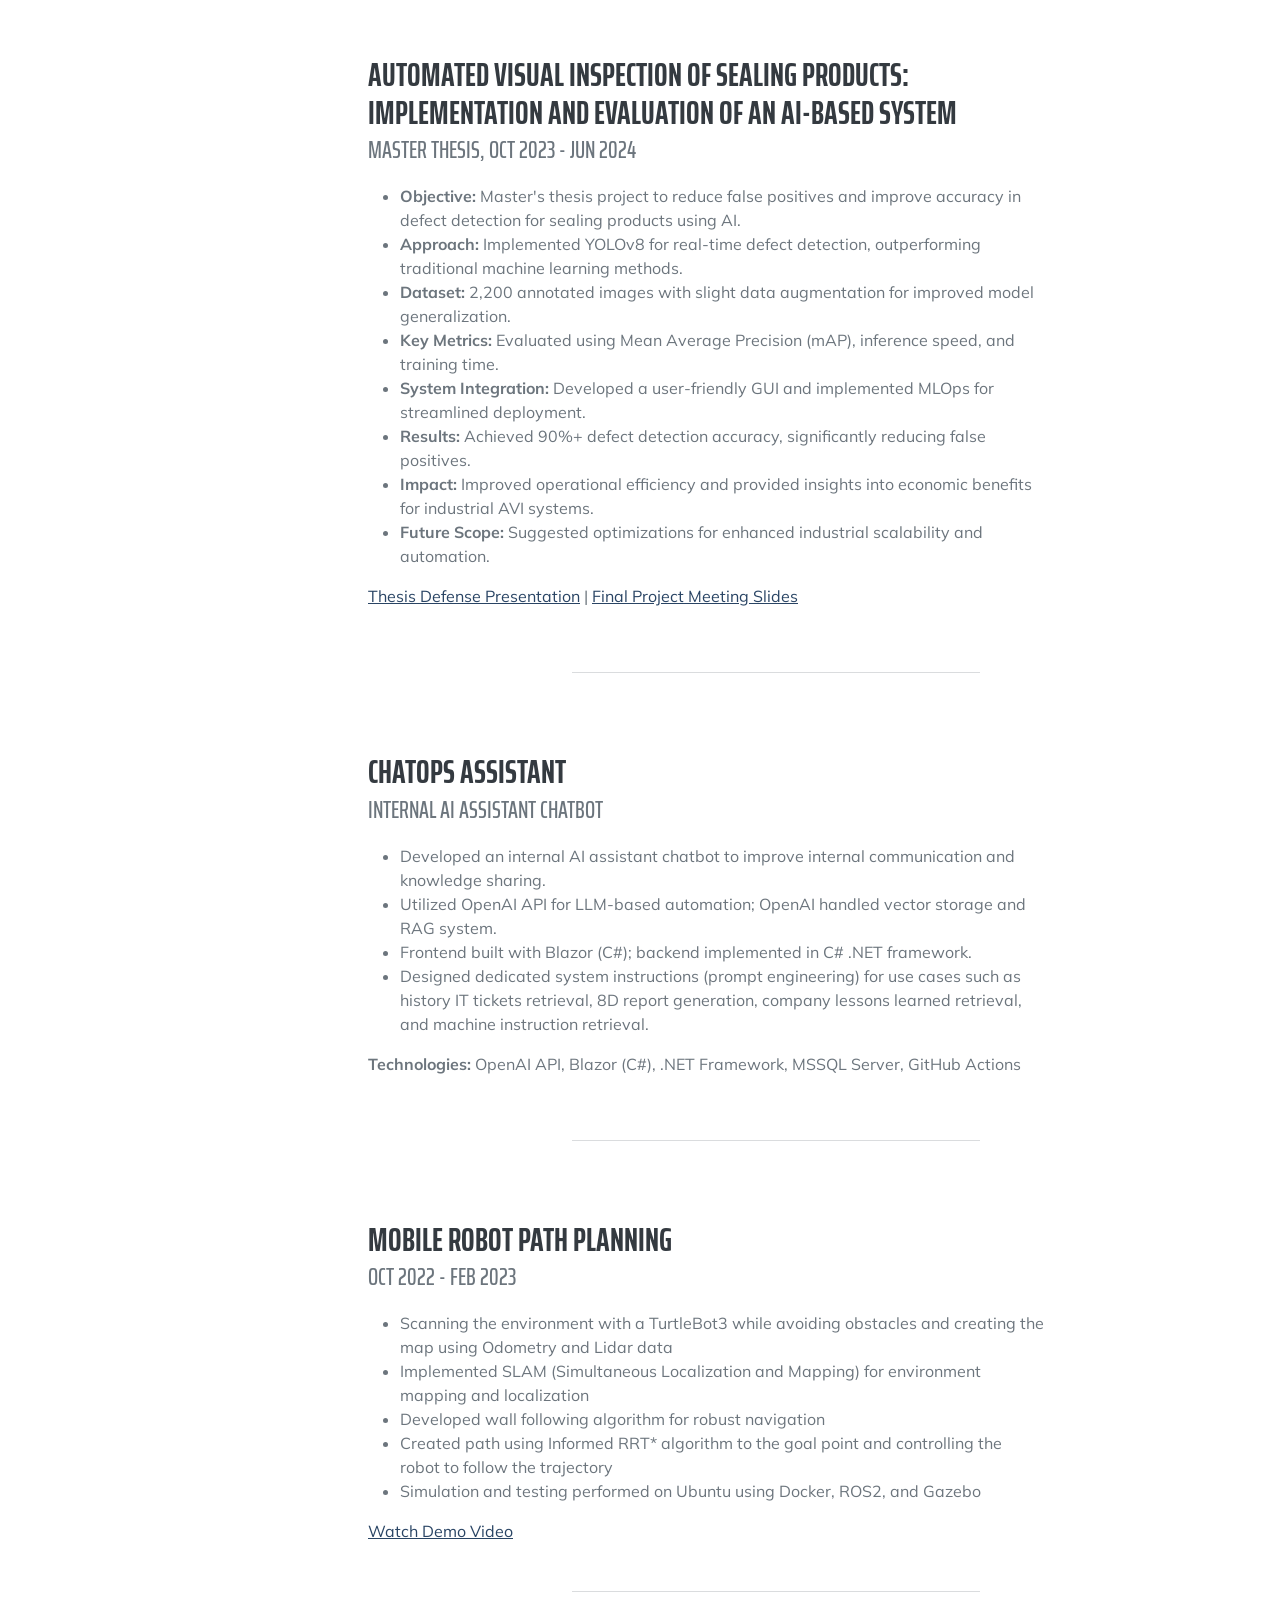
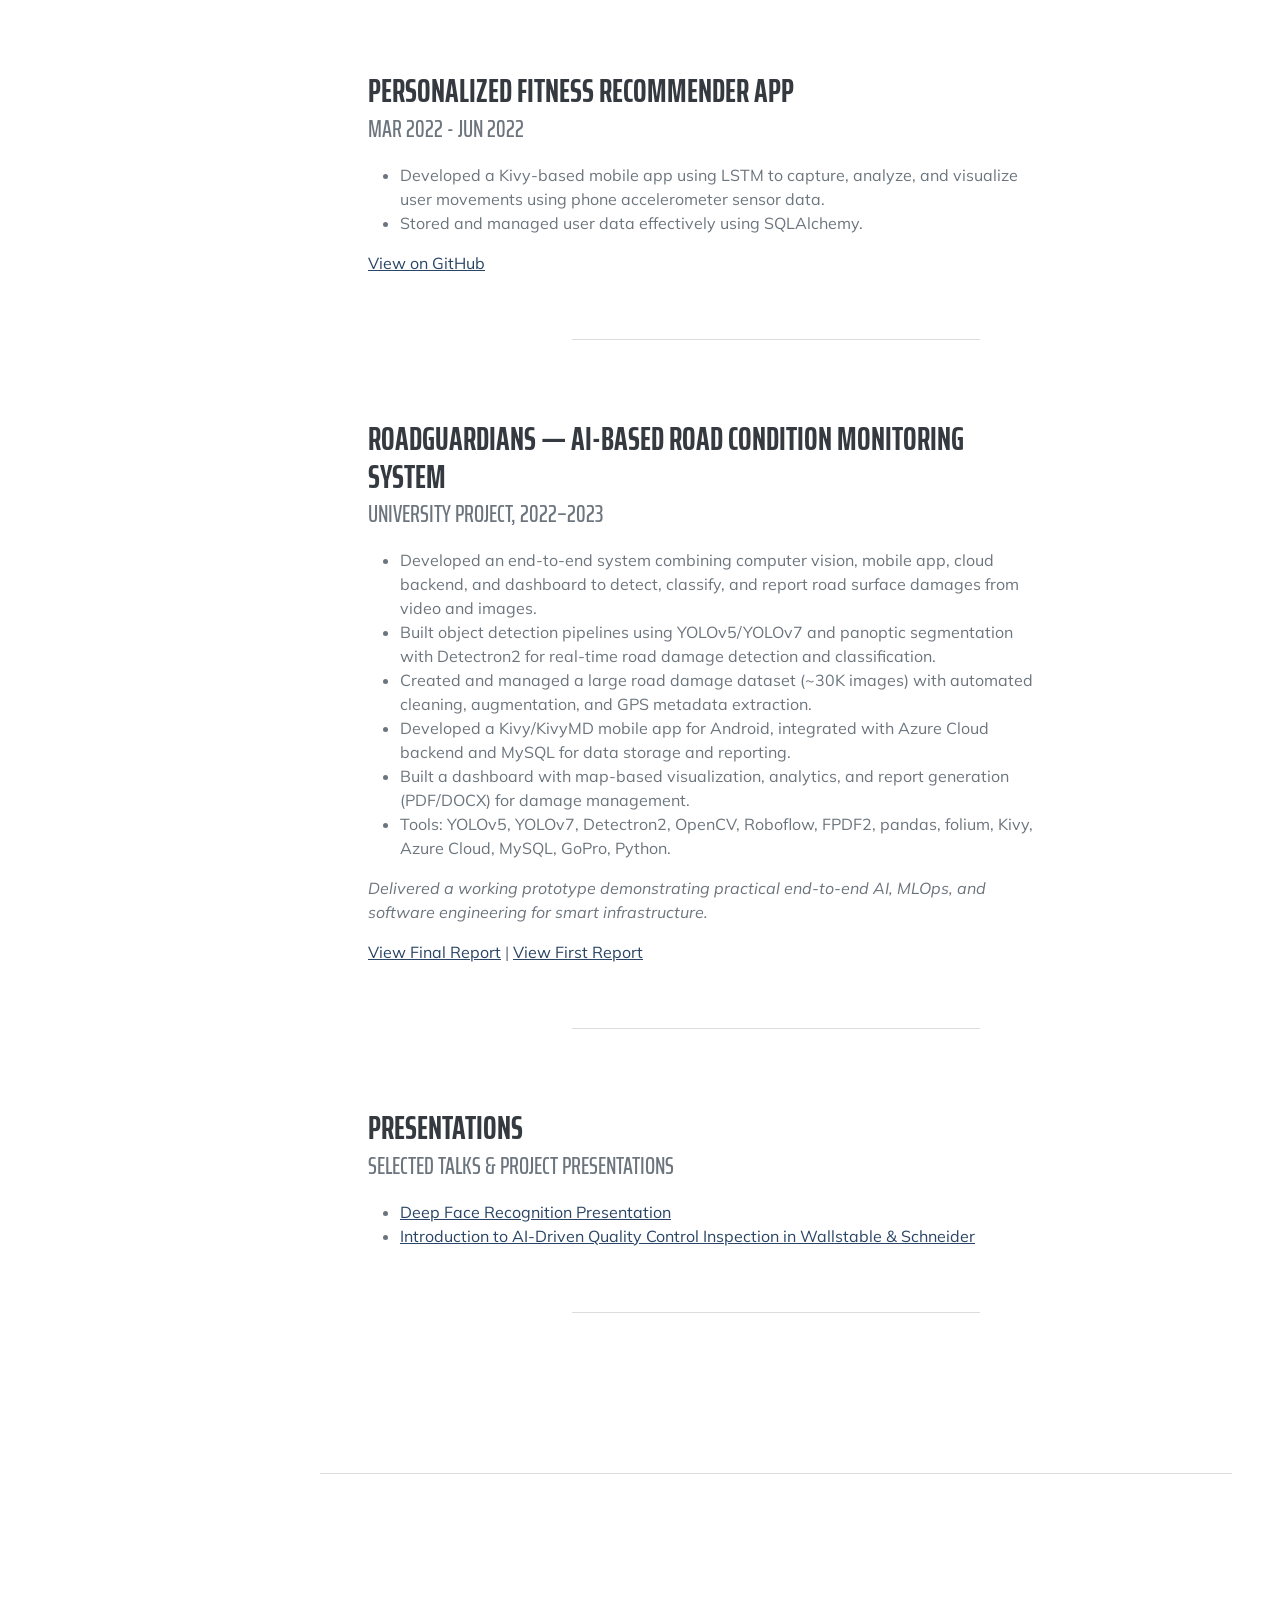
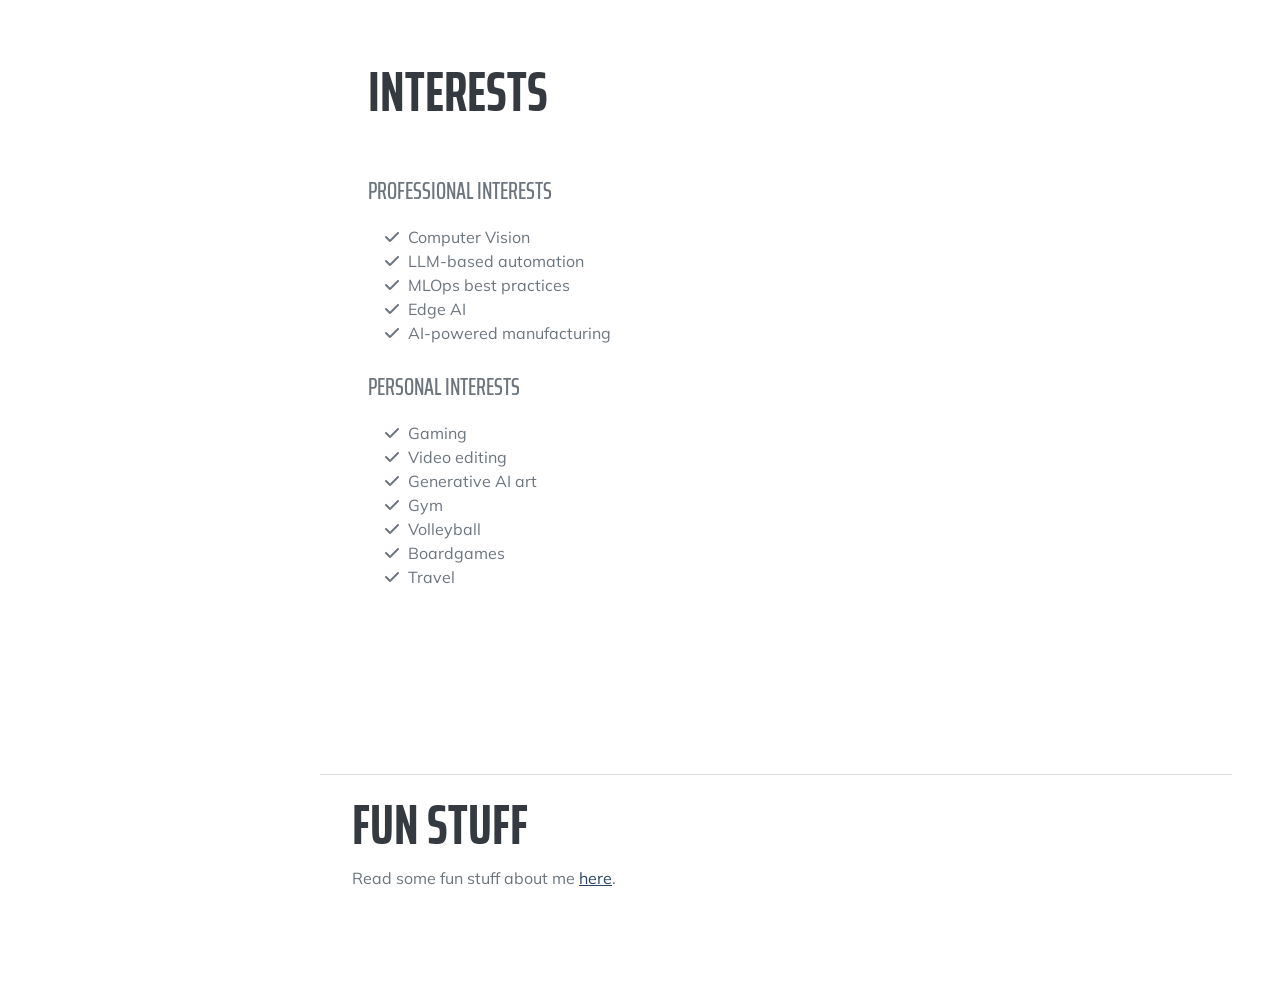
==== commit 18b61c8f: "Add Technische Hochschule Deggendorf logo and links to education section for improved accessibility" ====
--- a/index.html
+++ b/index.html
@@ -176,7 +176,12 @@
                 <h2 class="mb-5">Education</h2>
                 <div class="d-flex flex-column flex-md-row justify-content-between mb-5">
                     <div class="flex-grow-1">
-                        <h3 class="mb-0">Technische Hochschule Deggendorf</h3>
+                        <h3 class="mb-0">
+                            <a href="https://www.th-deg.de/" target="_blank" rel="noopener noreferrer" style="text-decoration: none; display: inline-flex; align-items: center; gap: 8px; color: inherit;">
+                                <img src="assets/img/logos/THD_Logo.jpg" alt="THD Logo" style="height: 35px; vertical-align: middle;">
+                                Technische Hochschule Deggendorf
+                            </a>
+                        </h3>
                         <div class="subheading mb-3">Master of Engineering (M.Eng.)</div>
                         <div>Artificial Intelligence for Smart Sensors and Actuators</div>
                         <a href="assets/pdf/Graduation_Certificate_Masters_WenHaoWu_2024.pdf" target="_blank" rel="noopener noreferrer">View Certificate</a>
@@ -185,7 +190,12 @@
                 </div>
                 <div class="d-flex flex-column flex-md-row justify-content-between">
                     <div class="flex-grow-1">
-                        <h3 class="mb-0">Technische Hochschule Deggendorf</h3>
+                        <h3 class="mb-0">
+                            <a href="https://www.th-deg.de/" target="_blank" rel="noopener noreferrer" style="text-decoration: none; display: inline-flex; align-items: center; gap: 8px; color: inherit;">
+                                <img src="assets/img/logos/THD_Logo.jpg" alt="THD Logo" style="height: 35px; vertical-align: middle;">
+                                Technische Hochschule Deggendorf
+                            </a>
+                        </h3>
                         <div class="subheading mb-3">Bachelor of Engineering (B.Eng.)</div>
                         <div>Industrial Engineering</div>
                         <a href="assets/pdf/Wu_Wen-Hao_transcripts and certificate.pdf" target="_blank" rel="noopener noreferrer">View Certificate</a>
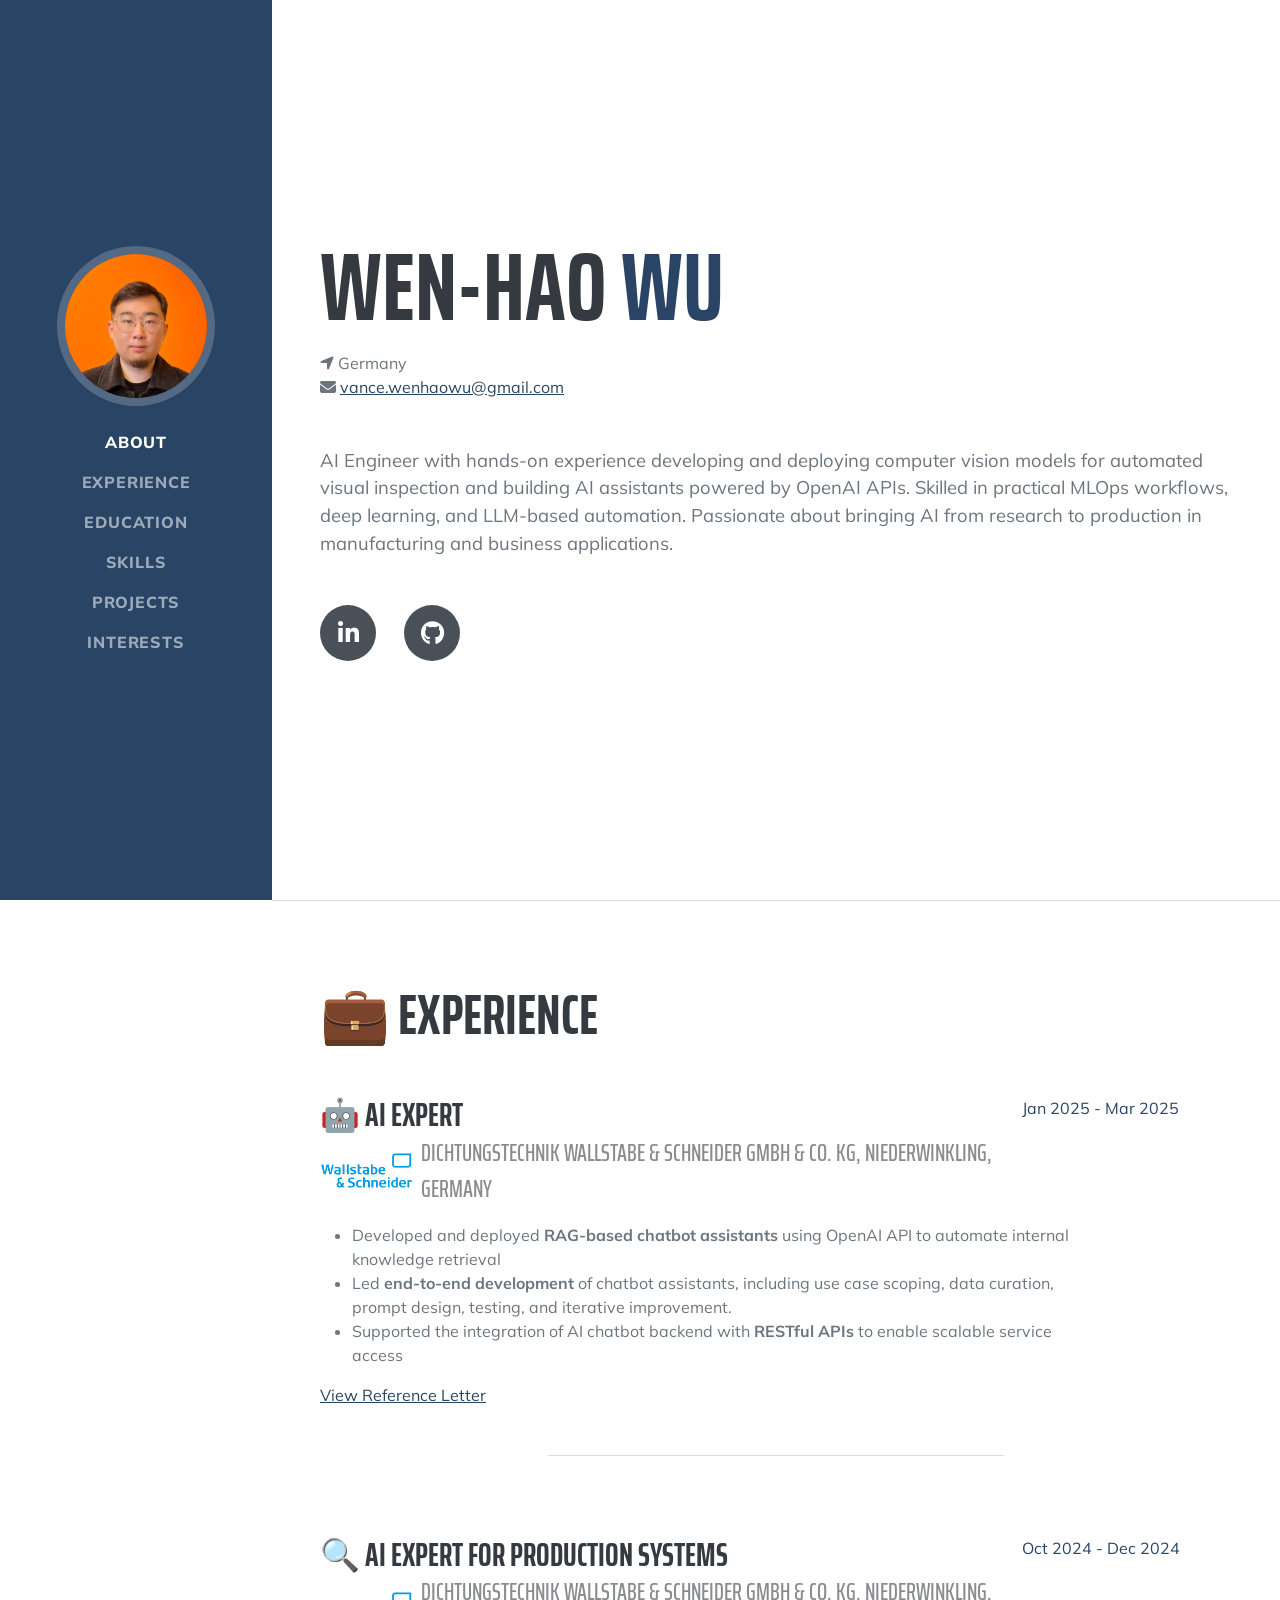
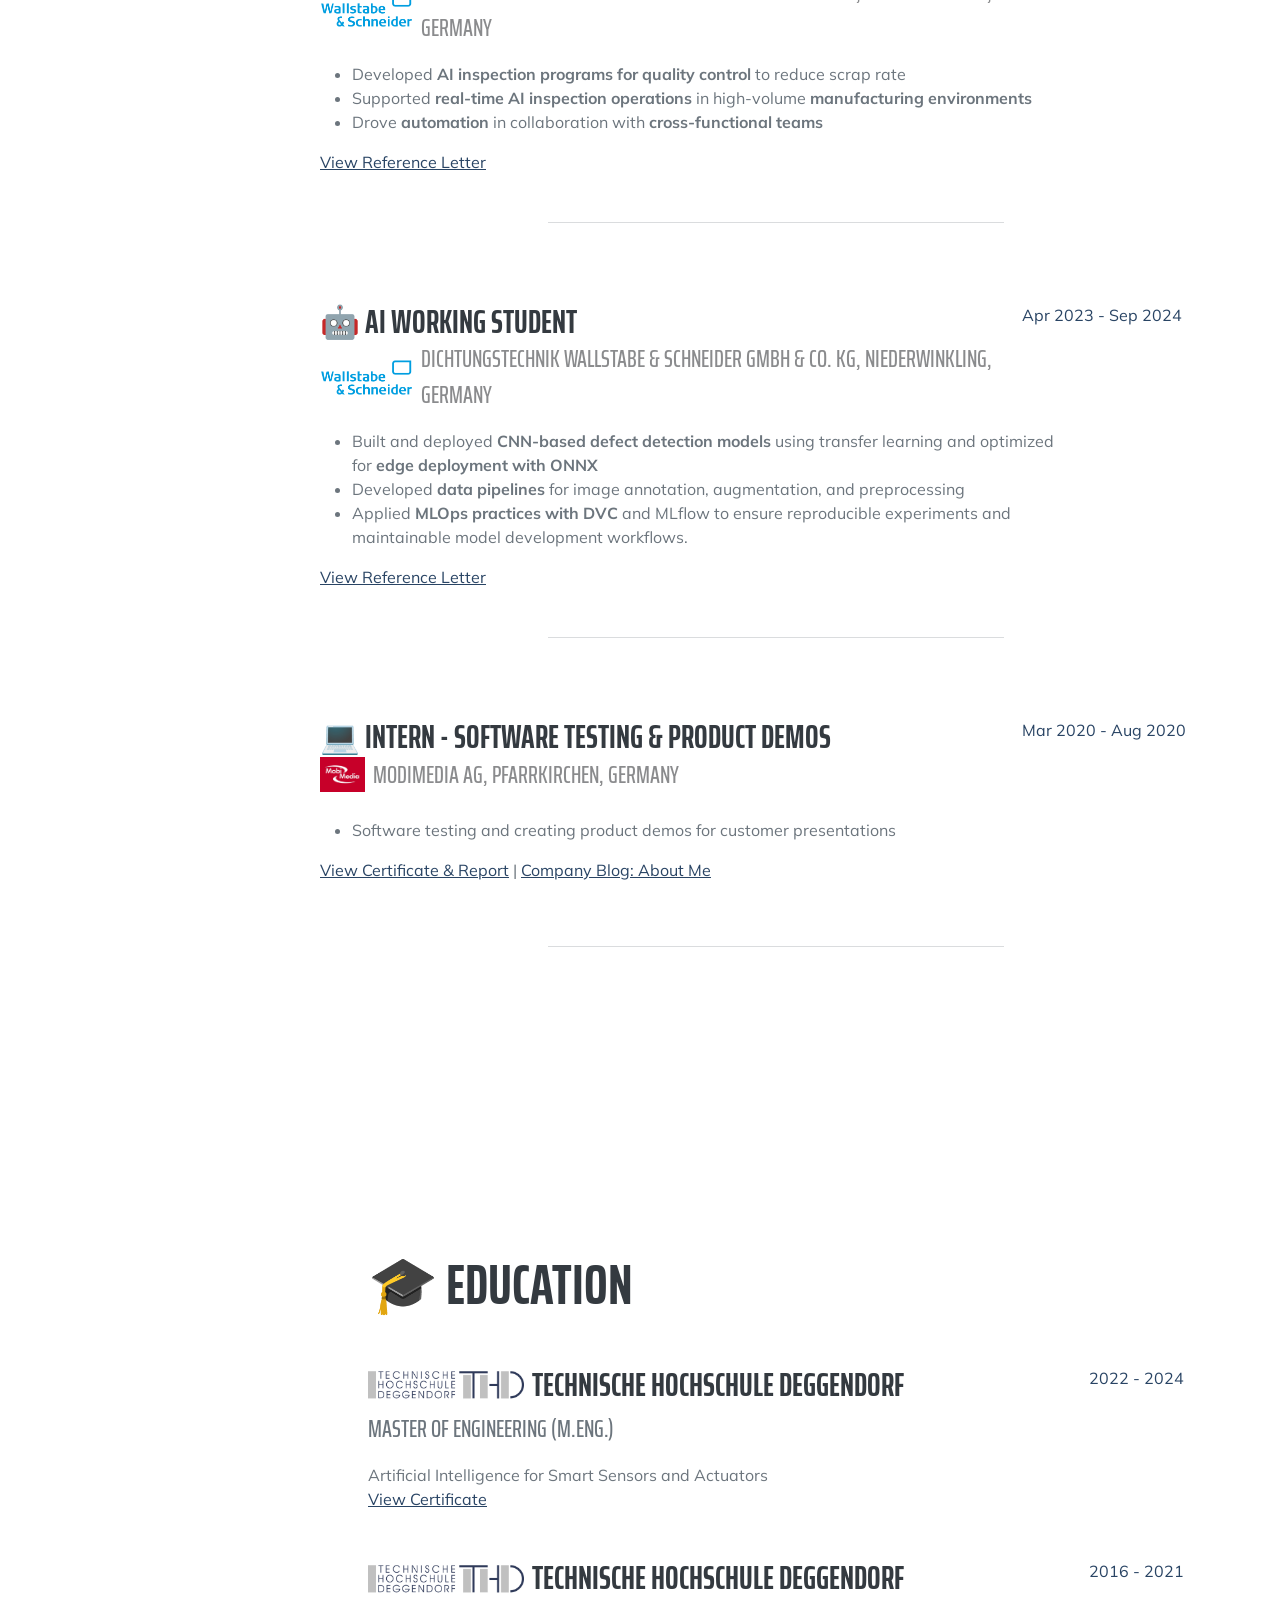
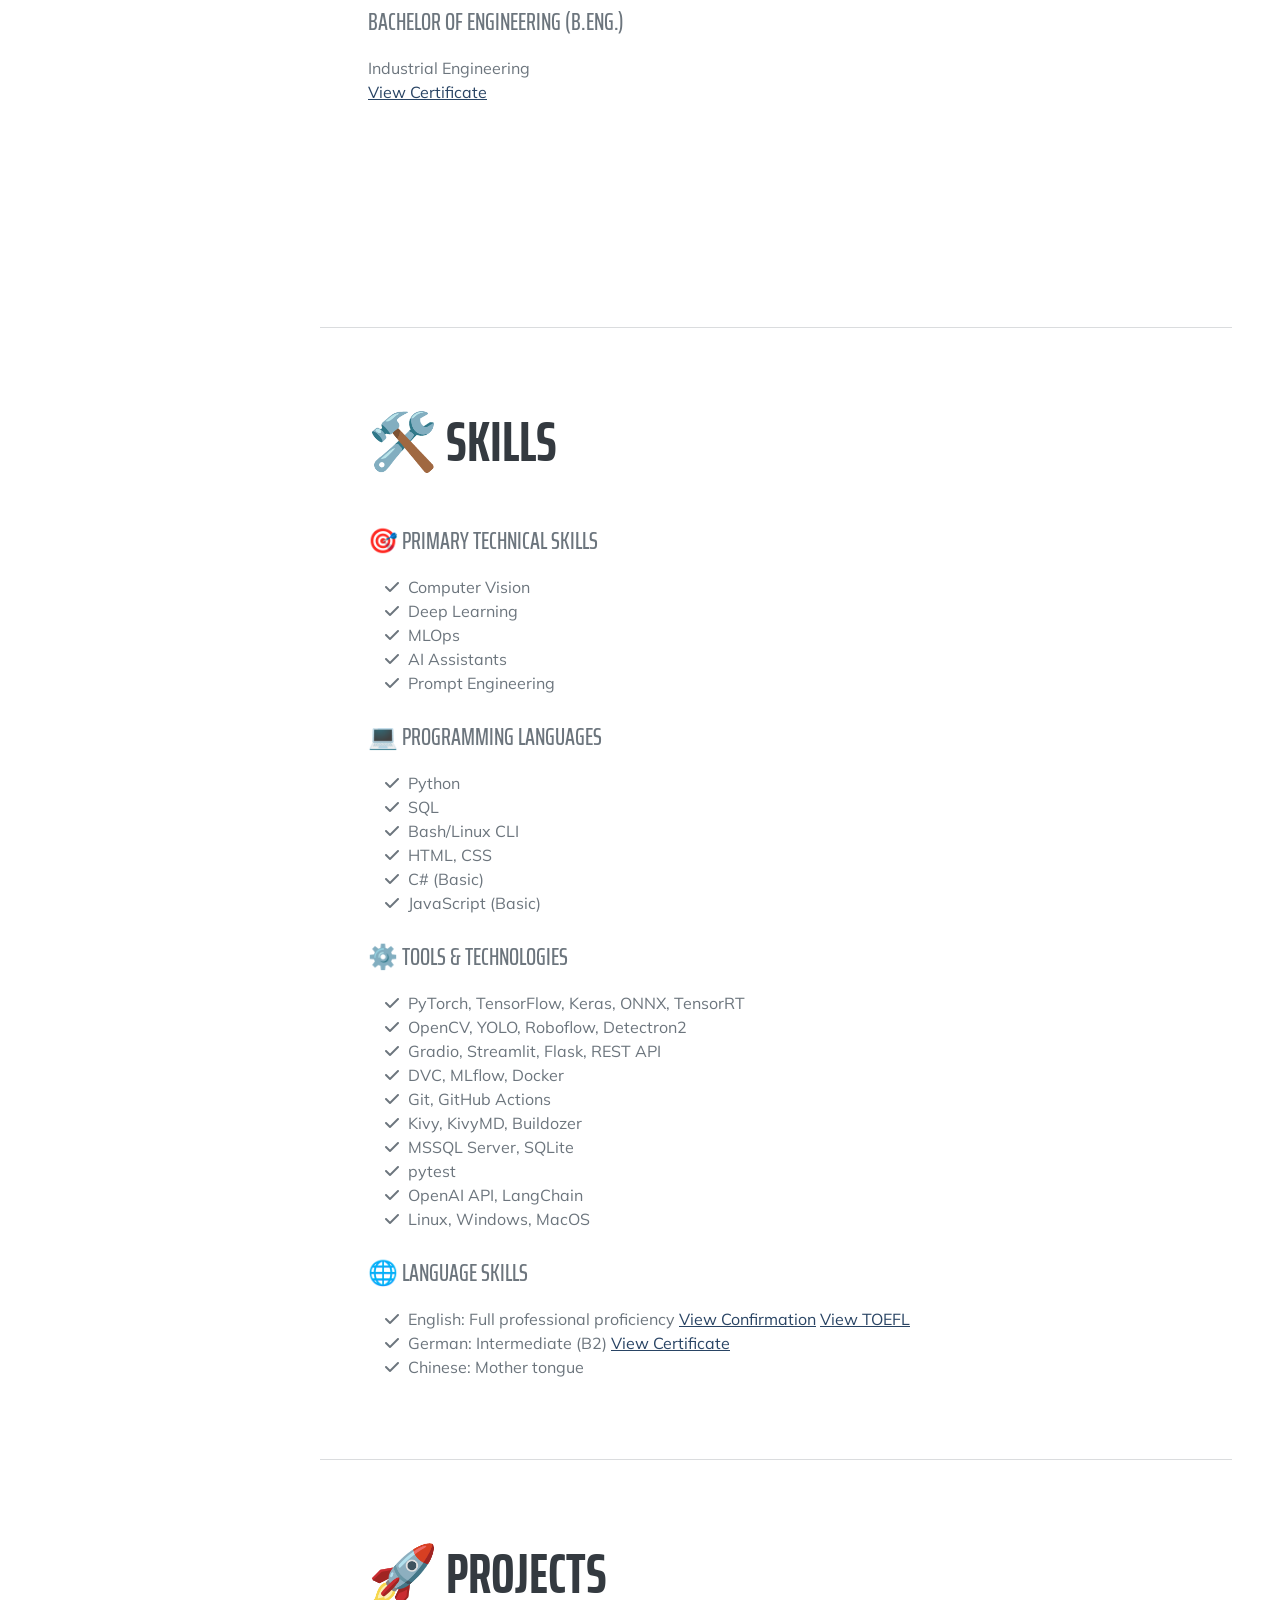
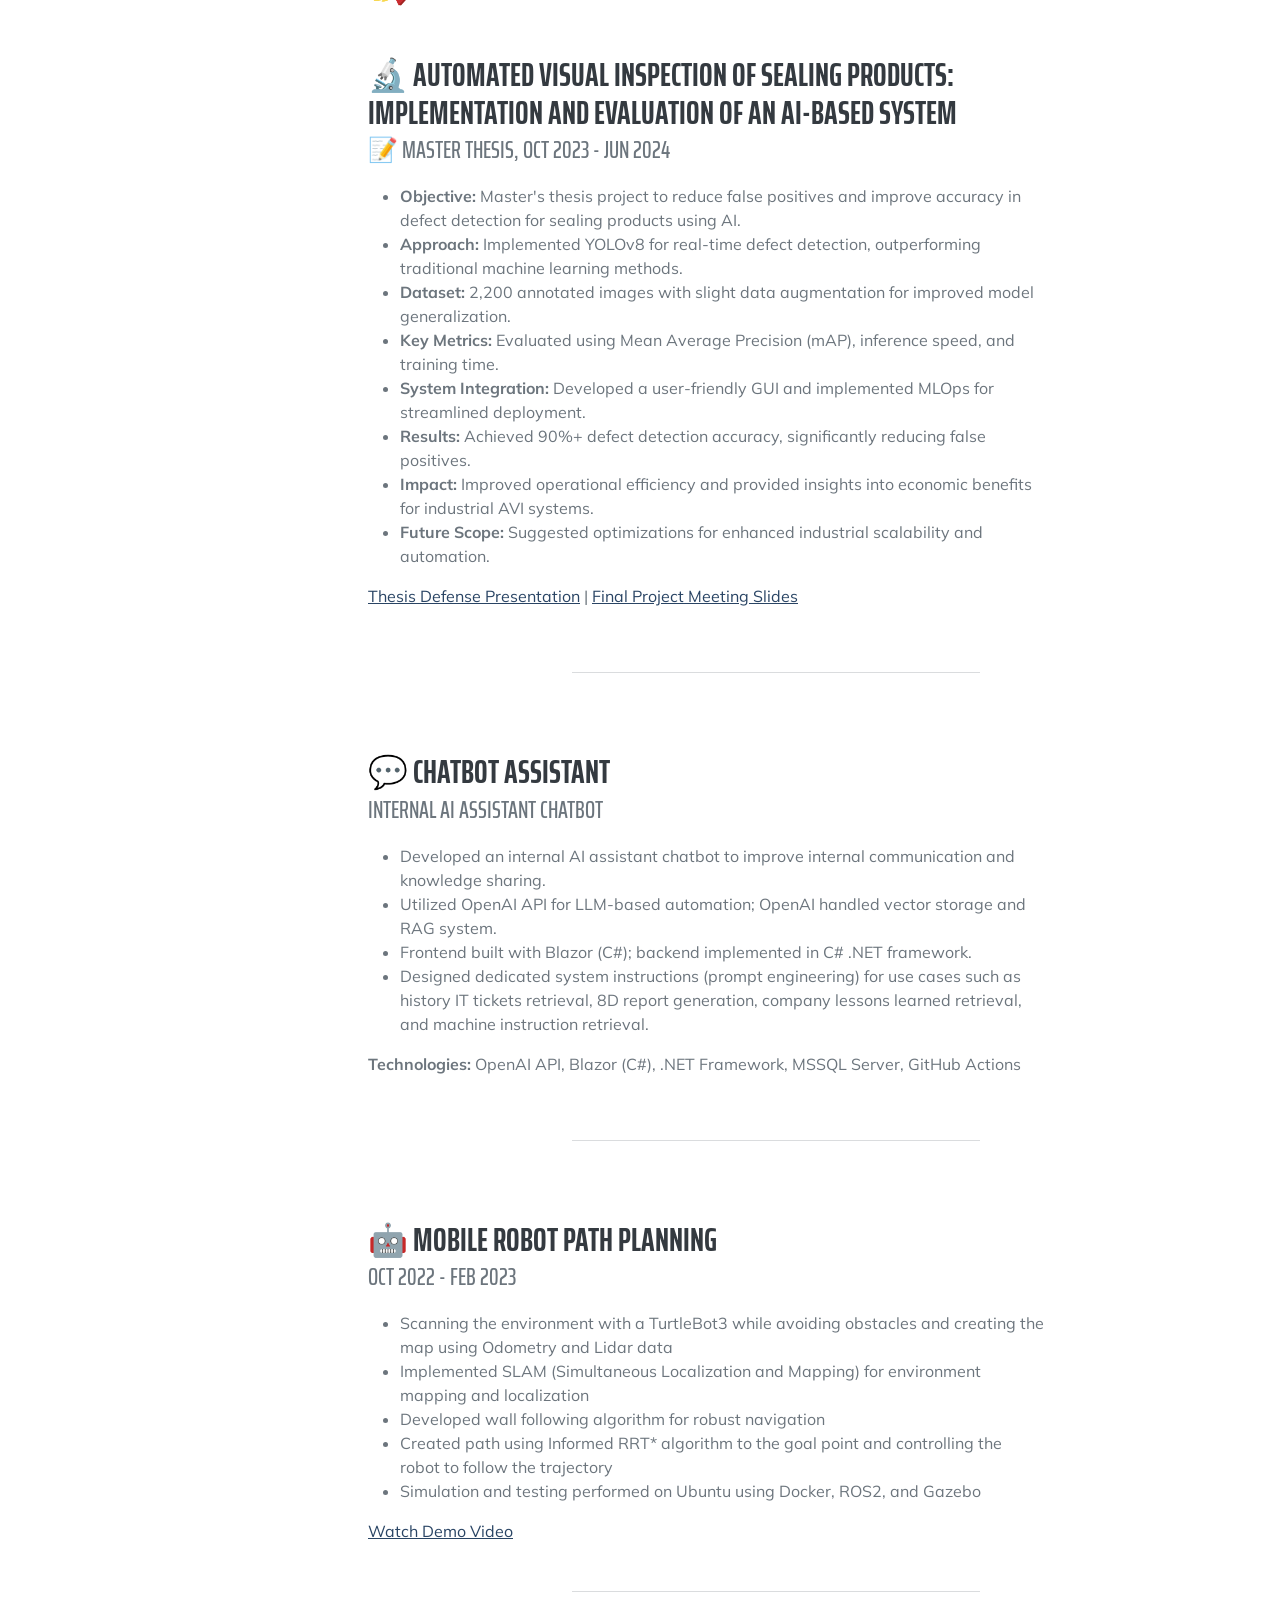
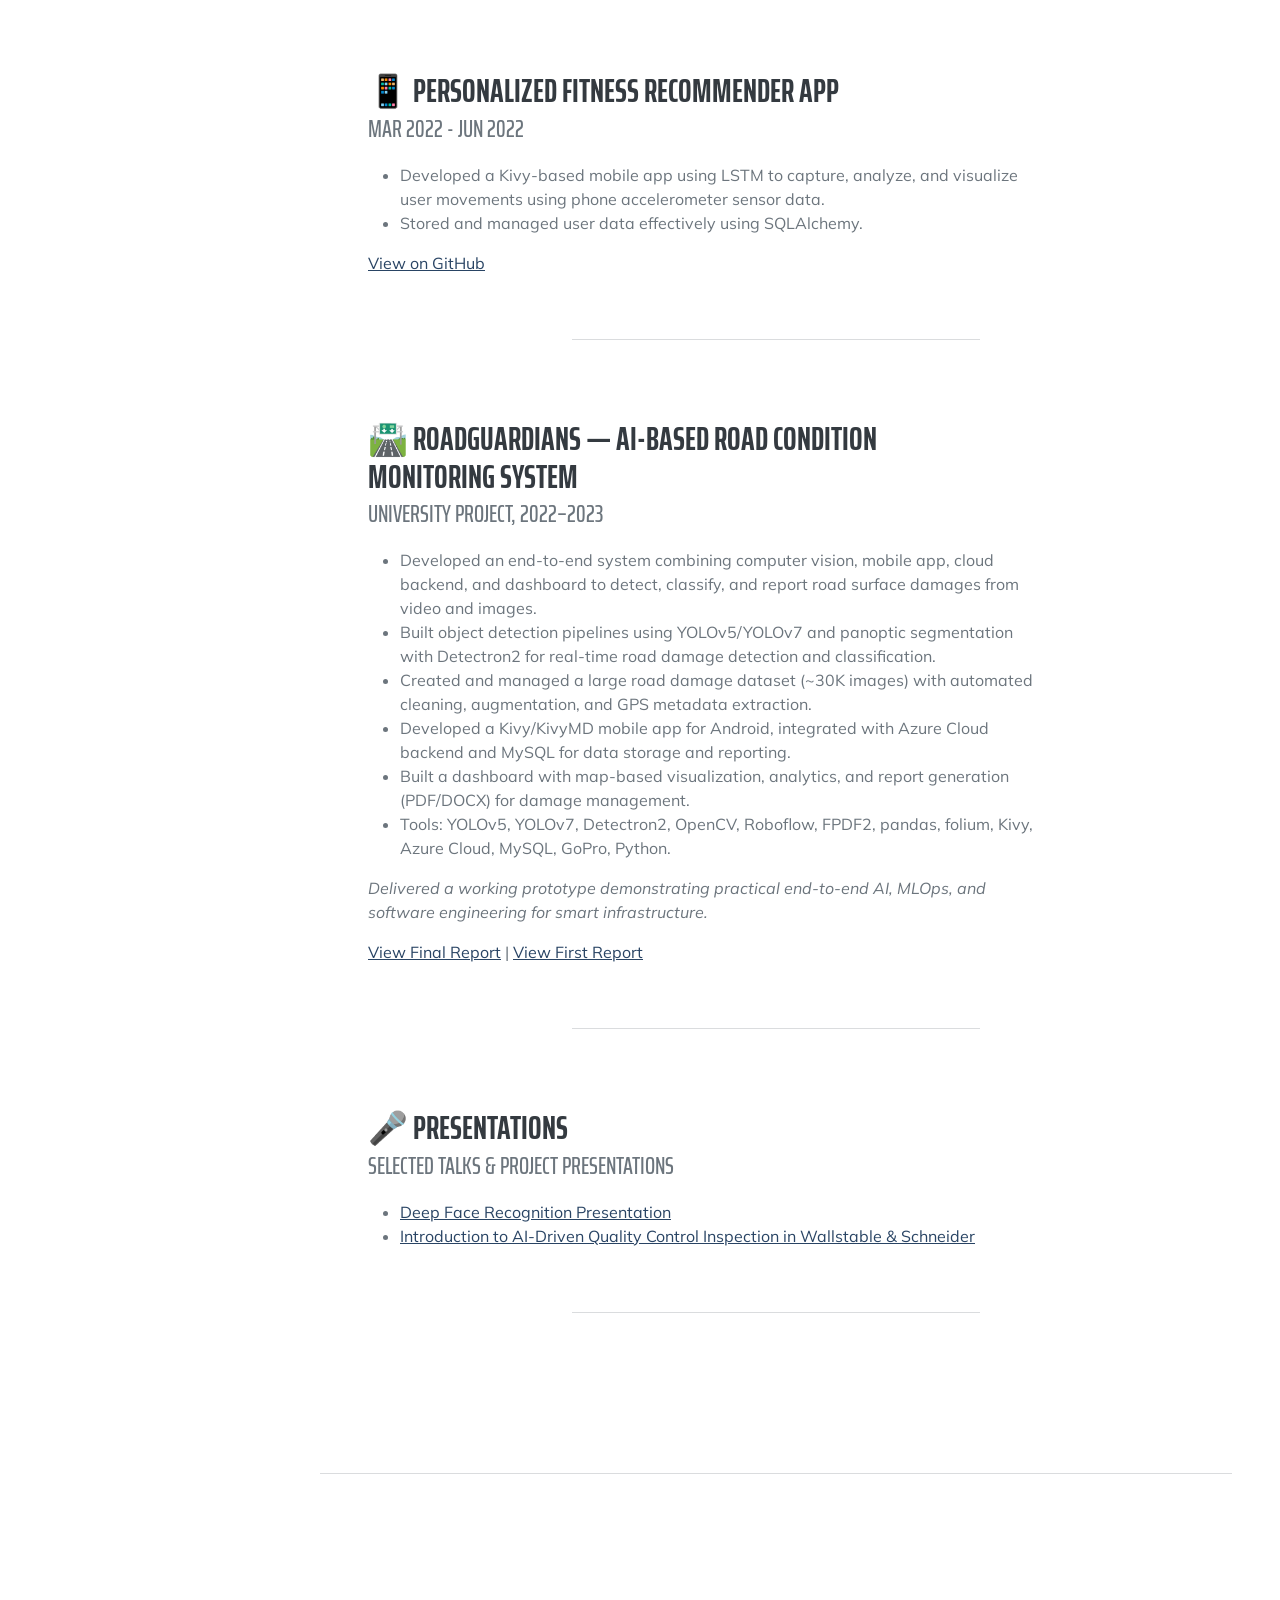
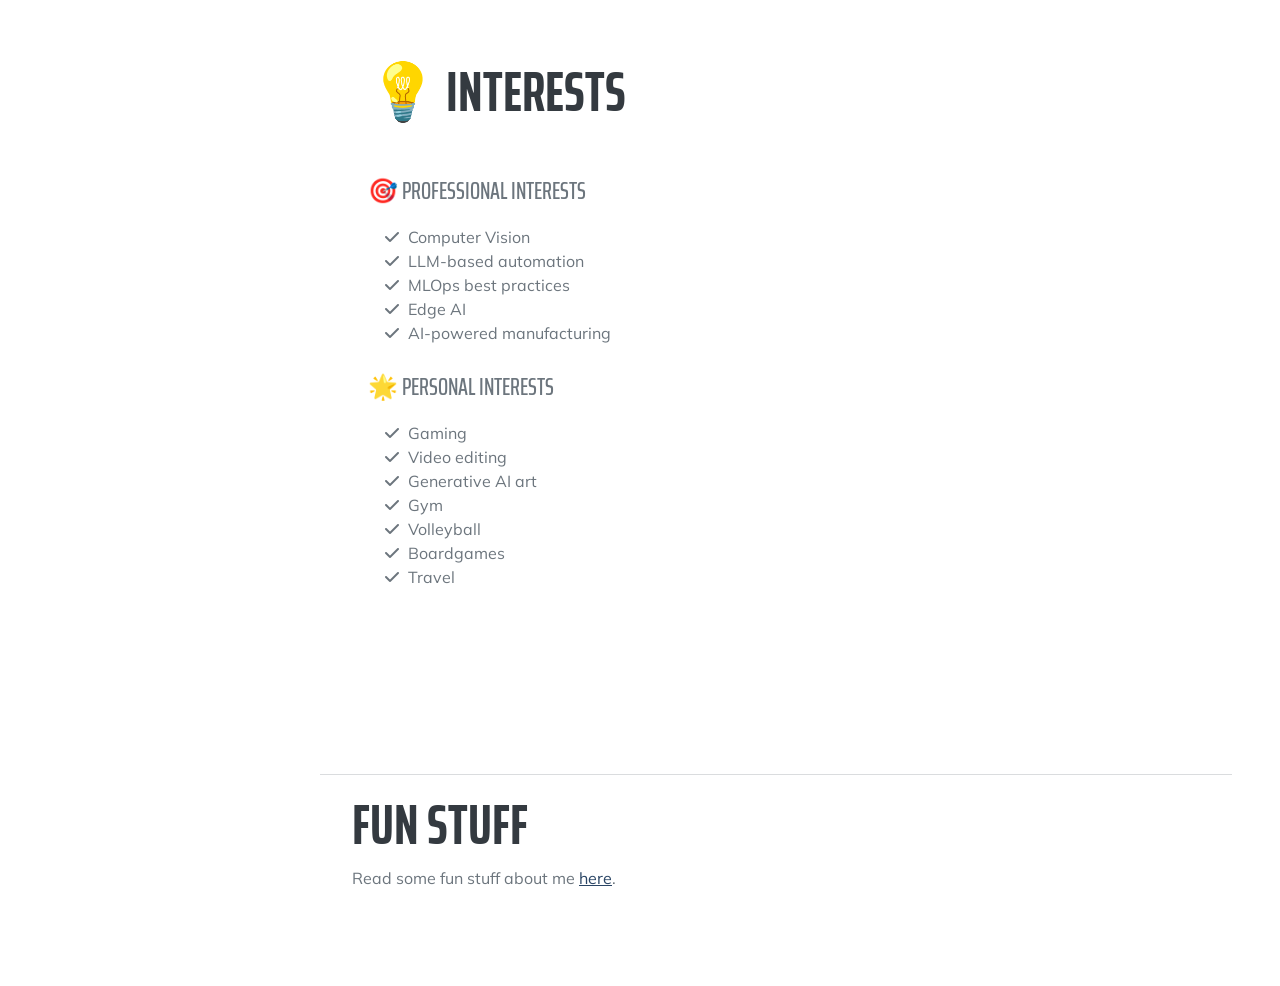
==== commit 5c155cb8: "Enhance resume sections with emoji icons for improved visual appeal and clarity in Experience, Educa" ====
--- a/index.html
+++ b/index.html
@@ -67,11 +67,11 @@
         <!-- Experience-->
         <section class="resume-section" id="experience">
             <div class="resume-section-content">
-                <h2 class="mb-5">Experience</h2>
-
-                <div class="row mb-5">
-                    <div class="col-md-9">
-                        <h3 class="mb-0">AI Expert</h3>
+                <h2 class="mb-5">💼 Experience</h2>
+
+                <div class="row mb-5">
+                    <div class="col-md-9">
+                        <h3 class="mb-0">🤖 AI Expert</h3>
                         <div class="subheading mb-3">
                             <a href="https://www.wallstabe-schneider.de/" target="_blank" rel="noopener noreferrer" style="text-decoration: none; display: inline-flex; align-items: center; gap: 8px;">
                                 <img src="assets/img/logos/Wallstabe_Schneider_Logo.png" alt="Wallstabe & Schneider Logo" style="height: 35px; vertical-align: middle;">
@@ -96,7 +96,7 @@
 
                 <div class="row mb-5">
                     <div class="col-md-9">
-                        <h3 class="mb-0">AI Expert for Production Systems</h3>
+                        <h3 class="mb-0">🔍 AI Expert for Production Systems</h3>
                         <div class="subheading mb-3">
                             <a href="https://www.wallstabe-schneider.de/" target="_blank" rel="noopener noreferrer" style="text-decoration: none; display: inline-flex; align-items: center; gap: 8px;">
                                 <img src="assets/img/logos/Wallstabe_Schneider_Logo.png" alt="Wallstabe & Schneider Logo" style="height: 35px; vertical-align: middle;">
@@ -121,7 +121,7 @@
 
                 <div class="row mb-5">
                     <div class="col-md-9">
-                        <h3 class="mb-0">AI Working Student</h3>
+                        <h3 class="mb-0">🤖 AI Working Student</h3>
                         <div class="subheading mb-3">
                             <a href="https://www.wallstabe-schneider.de/" target="_blank" rel="noopener noreferrer" style="text-decoration: none; display: inline-flex; align-items: center; gap: 8px;">
                                 <img src="assets/img/logos/Wallstabe_Schneider_Logo.png" alt="Wallstabe & Schneider Logo" style="height: 35px; vertical-align: middle;">
@@ -146,7 +146,7 @@
 
                 <div class="row mb-5">
                     <div class="col-md-9">
-                        <h3 class="mb-0">Intern - Software Testing & Product Demos</h3>
+                        <h3 class="mb-0">💻 Intern - Software Testing & Product Demos</h3>
                         <div class="subheading mb-3">
                             <a href="https://www.mobimedia.de/" target="_blank" rel="noopener noreferrer" style="text-decoration: none; display: inline-flex; align-items: center; gap: 8px;">
                                 <img src="assets/img/logos/Mobimedia_logo.jpg" alt="Modimedia Logo" style="height: 35px; vertical-align: middle;">
@@ -173,7 +173,7 @@
         <!-- Education-->
         <section class="resume-section" id="education">
             <div class="resume-section-content">
-                <h2 class="mb-5">Education</h2>
+                <h2 class="mb-5">🎓 Education</h2>
                 <div class="d-flex flex-column flex-md-row justify-content-between mb-5">
                     <div class="flex-grow-1">
                         <h3 class="mb-0">
@@ -208,8 +208,8 @@
         <!-- Skills-->
         <section class="resume-section" id="skills">
             <div class="resume-section-content">
-                <h2 class="mb-5">Skills</h2>
-                <div class="subheading mb-3">Primary Technical Skills</div>
+                <h2 class="mb-5">🛠️ Skills</h2>
+                <div class="subheading mb-3">🎯 Primary Technical Skills</div>
                 <ul class="fa-ul mb-0">
                     <li>
                         <span class="fa-li"><i class="fas fa-check"></i></span>
@@ -233,7 +233,7 @@
                     </li>
                 </ul>
                 <br>
-                <div class="subheading mb-3">Programming Languages</div>
+                <div class="subheading mb-3">💻 Programming Languages</div>
                 <ul class="fa-ul mb-0">
                     <li>
                         <span class="fa-li"><i class="fas fa-check"></i></span>
@@ -261,7 +261,7 @@
                     </li>
                 </ul>
                 <br>
-                <div class="subheading mb-3">Tools & Technologies</div>
+                <div class="subheading mb-3">⚙️ Tools & Technologies</div>
                 <ul class="fa-ul mb-0">
                     <li>
                         <span class="fa-li"><i class="fas fa-check"></i></span>
@@ -305,7 +305,7 @@
                     </li>
                 </ul>
                 <br>
-                <div class="subheading mb-3">Language Skills</div>
+                <div class="subheading mb-3">🌐 Language Skills</div>
                 <ul class="fa-ul mb-0">
                     <li>
                         <span class="fa-li"><i class="fas fa-check"></i></span>
@@ -331,11 +331,11 @@
         <!-- Projects-->
         <section class="resume-section" id="projects">
             <div class="resume-section-content">
-                <h2 class="mb-5">Projects</h2>
-                <div class="row mb-5">
-                    <div class="col-md-9">
-                        <h3 class="mb-0">Automated Visual Inspection of Sealing Products: Implementation and Evaluation of an AI-based System</h3>
-                        <div class="subheading mb-3">Master Thesis, Oct 2023 - Jun 2024</div>
+                <h2 class="mb-5">🚀 Projects</h2>
+                <div class="row mb-5">
+                    <div class="col-md-9">
+                        <h3 class="mb-0">🔬 Automated Visual Inspection of Sealing Products: Implementation and Evaluation of an AI-based System</h3>
+                        <div class="subheading mb-3">📝 Master Thesis, Oct 2023 - Jun 2024</div>
                     </div>
                     <div class="col-md-10">
                         <ul>
@@ -359,7 +359,7 @@
 
                 <div class="row mb-5">
                     <div class="col-md-9">
-                        <h3 class="mb-0">ChatOps Assistant</h3>
+                        <h3 class="mb-0">💬 Chatbot Assistant</h3>
                         <div class="subheading mb-3">Internal AI Assistant Chatbot</div>
                     </div>
                     <div class="col-md-10">
@@ -378,7 +378,7 @@
 
                 <div class="row mb-5">
                     <div class="col-md-9">
-                        <h3 class="mb-0">Mobile robot path planning</h3>
+                        <h3 class="mb-0">🤖 Mobile robot path planning</h3>
                         <div class="subheading mb-3">Oct 2022 - Feb 2023</div>
                     </div>
                     <div class="col-md-10">
@@ -397,7 +397,7 @@
 
                 <div class="row mb-5">
                     <div class="col-md-9">
-                        <h3 class="mb-0">Personalized Fitness Recommender App</h3>
+                        <h3 class="mb-0">📱 Personalized Fitness Recommender App</h3>
                         <div class="subheading mb-3">Mar 2022 - Jun 2022</div>
                     </div>
                     <div class="col-md-10">
@@ -415,7 +415,7 @@
 
                 <div class="row mb-5">
                     <div class="col-md-9">
-                        <h3 class="mb-0">RoadGuardians — AI-based Road Condition Monitoring System</h3>
+                        <h3 class="mb-0">🛣️ RoadGuardians — AI-based Road Condition Monitoring System</h3>
                         <div class="subheading mb-3">University project, 2022–2023</div>
                     </div>
                     <div class="col-md-10">
@@ -439,7 +439,7 @@
 
                 <div class="row mb-5">
                     <div class="col-md-9">
-                        <h3 class="mb-0">Presentations</h3>
+                        <h3 class="mb-0">🎤 Presentations</h3>
                         <div class="subheading mb-3">Selected talks & project presentations</div>
                     </div>
                     <div class="col-md-10">
@@ -466,8 +466,8 @@
         <!-- Interests-->
         <section class="resume-section" id="interests">
             <div class="resume-section-content">
-                <h2 class="mb-5">Interests</h2>
-                <div class="subheading mb-3">Professional Interests</div>
+                <h2 class="mb-5">💡 Interests</h2>
+                <div class="subheading mb-3">🎯 Professional Interests</div>
                 <ul class="fa-ul mb-0">
                     <li>
                         <span class="fa-li"><i class="fas fa-check"></i></span>
@@ -491,7 +491,7 @@
                     </li>
                 </ul>
                 <br>
-                <div class="subheading mb-3">Personal Interests</div>
+                <div class="subheading mb-3">🌟 Personal Interests</div>
                 <ul class="fa-ul mb-0">
                     <li>
                         <span class="fa-li"><i class="fas fa-check"></i></span>
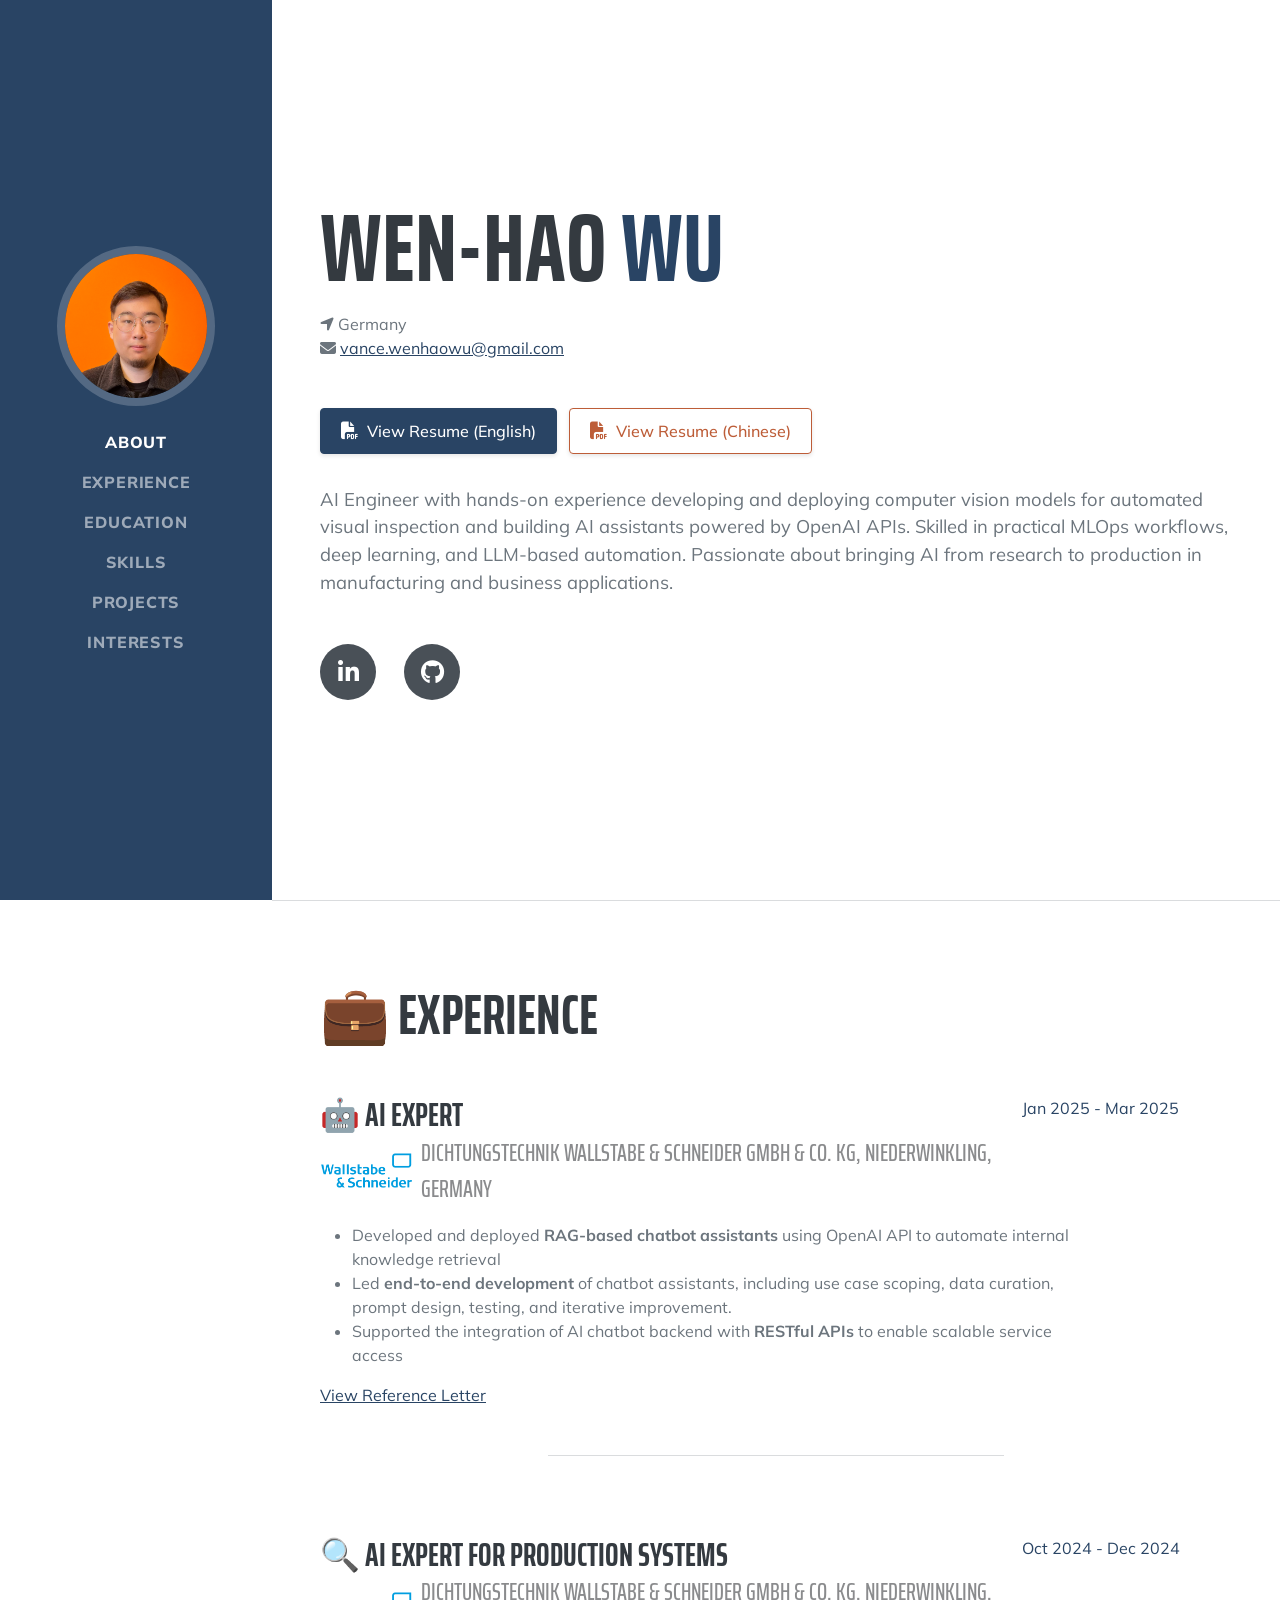
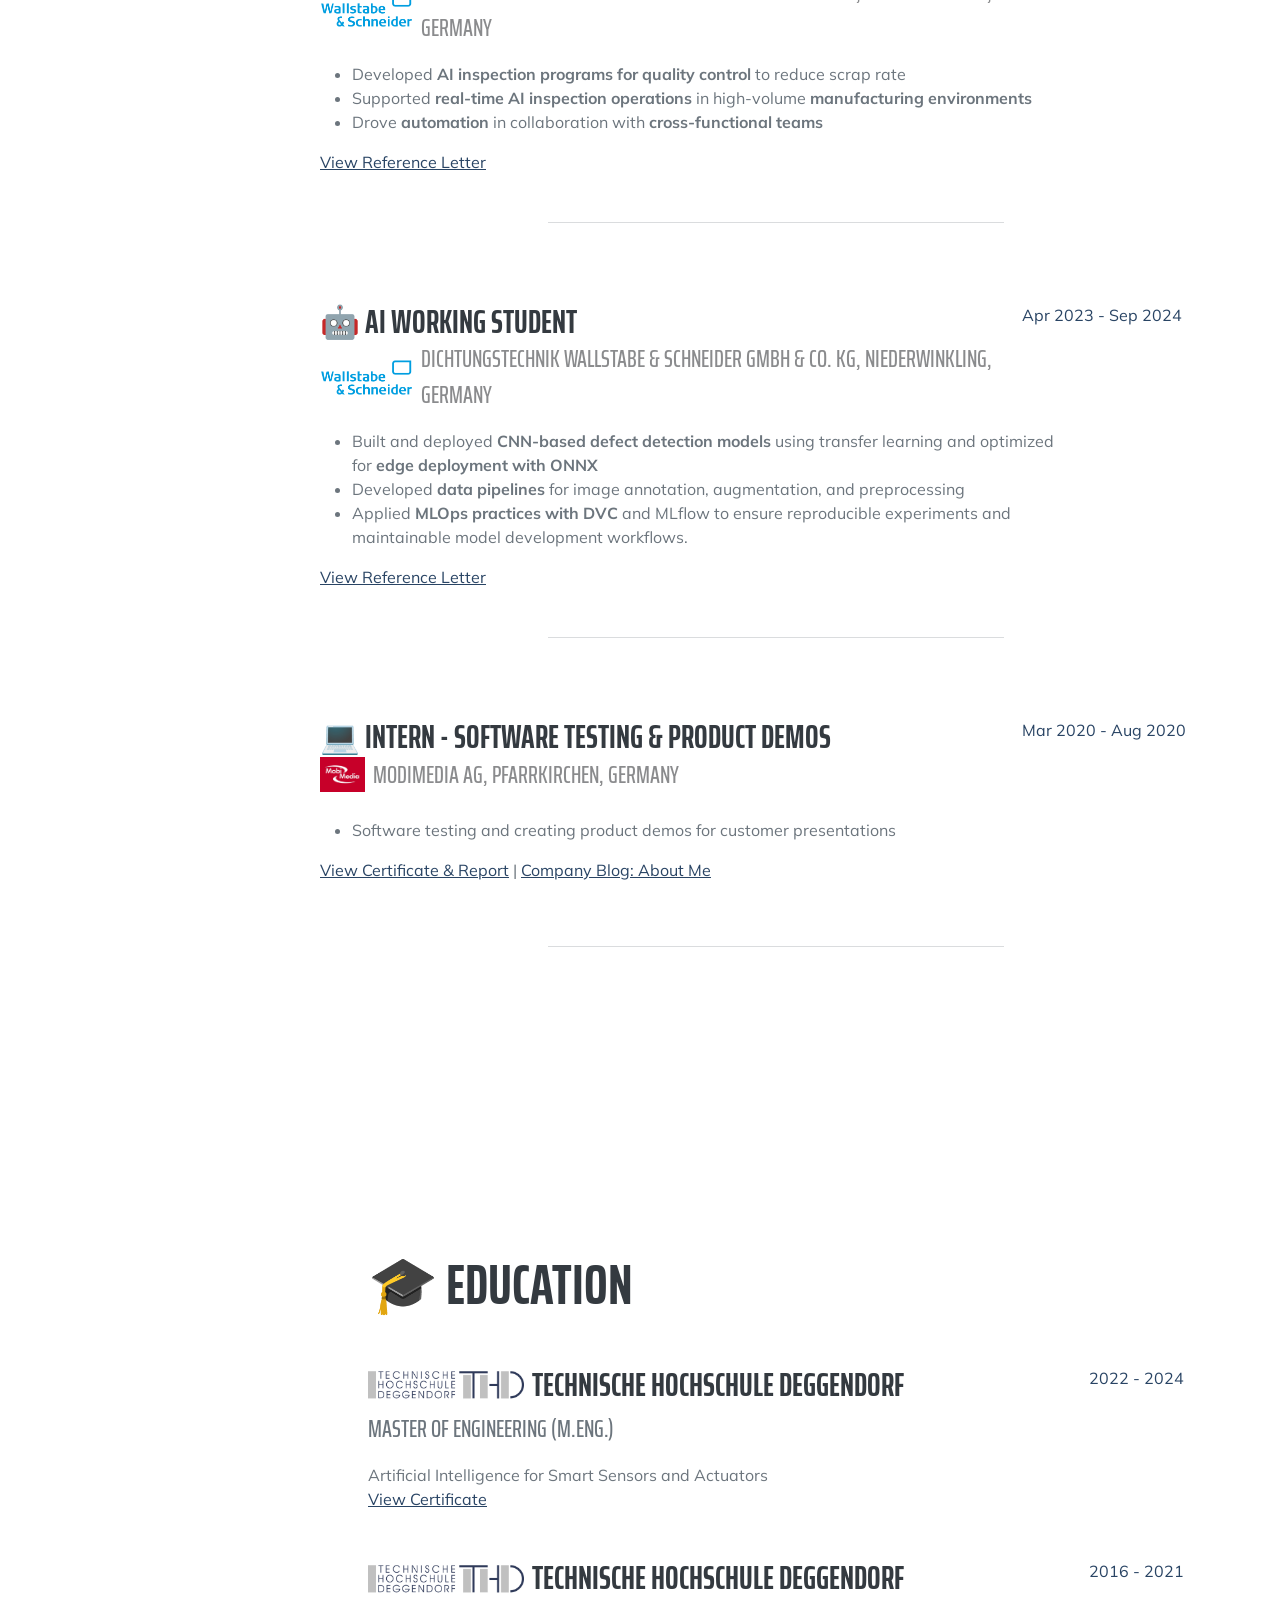
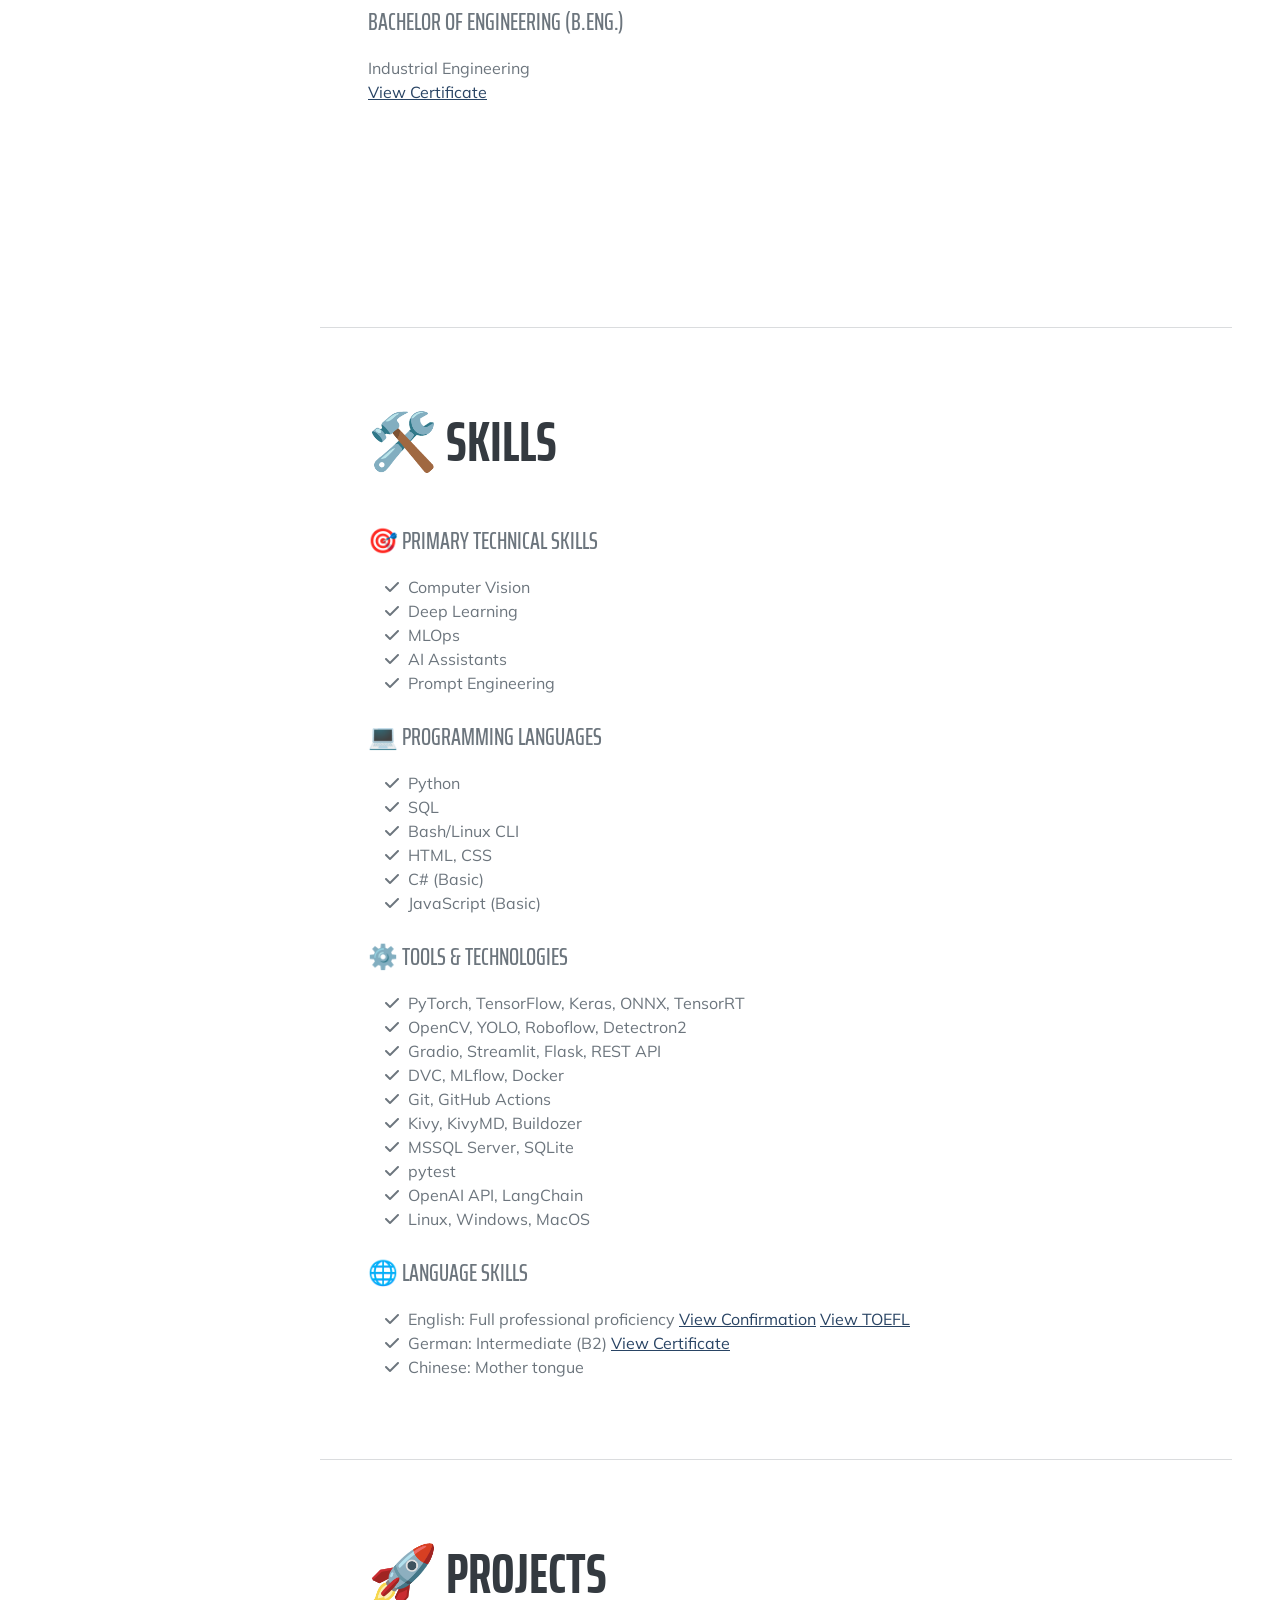
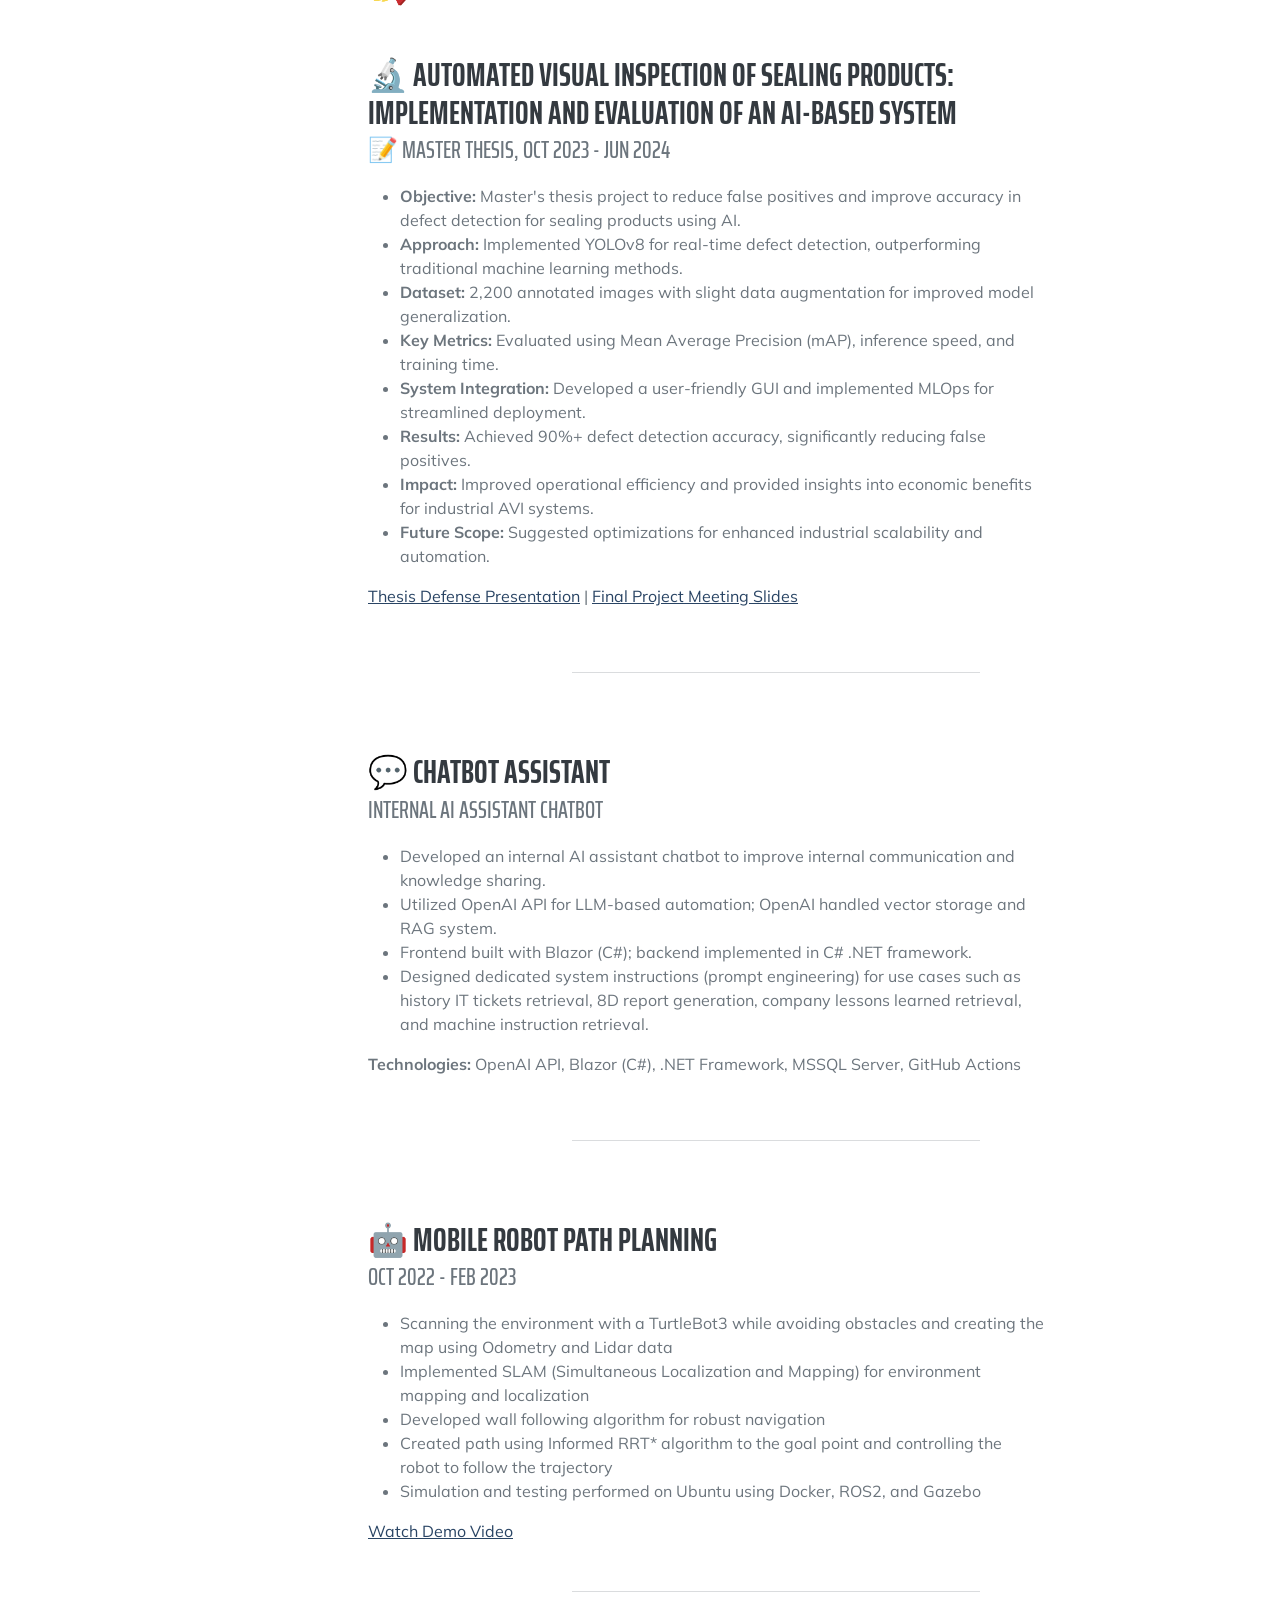
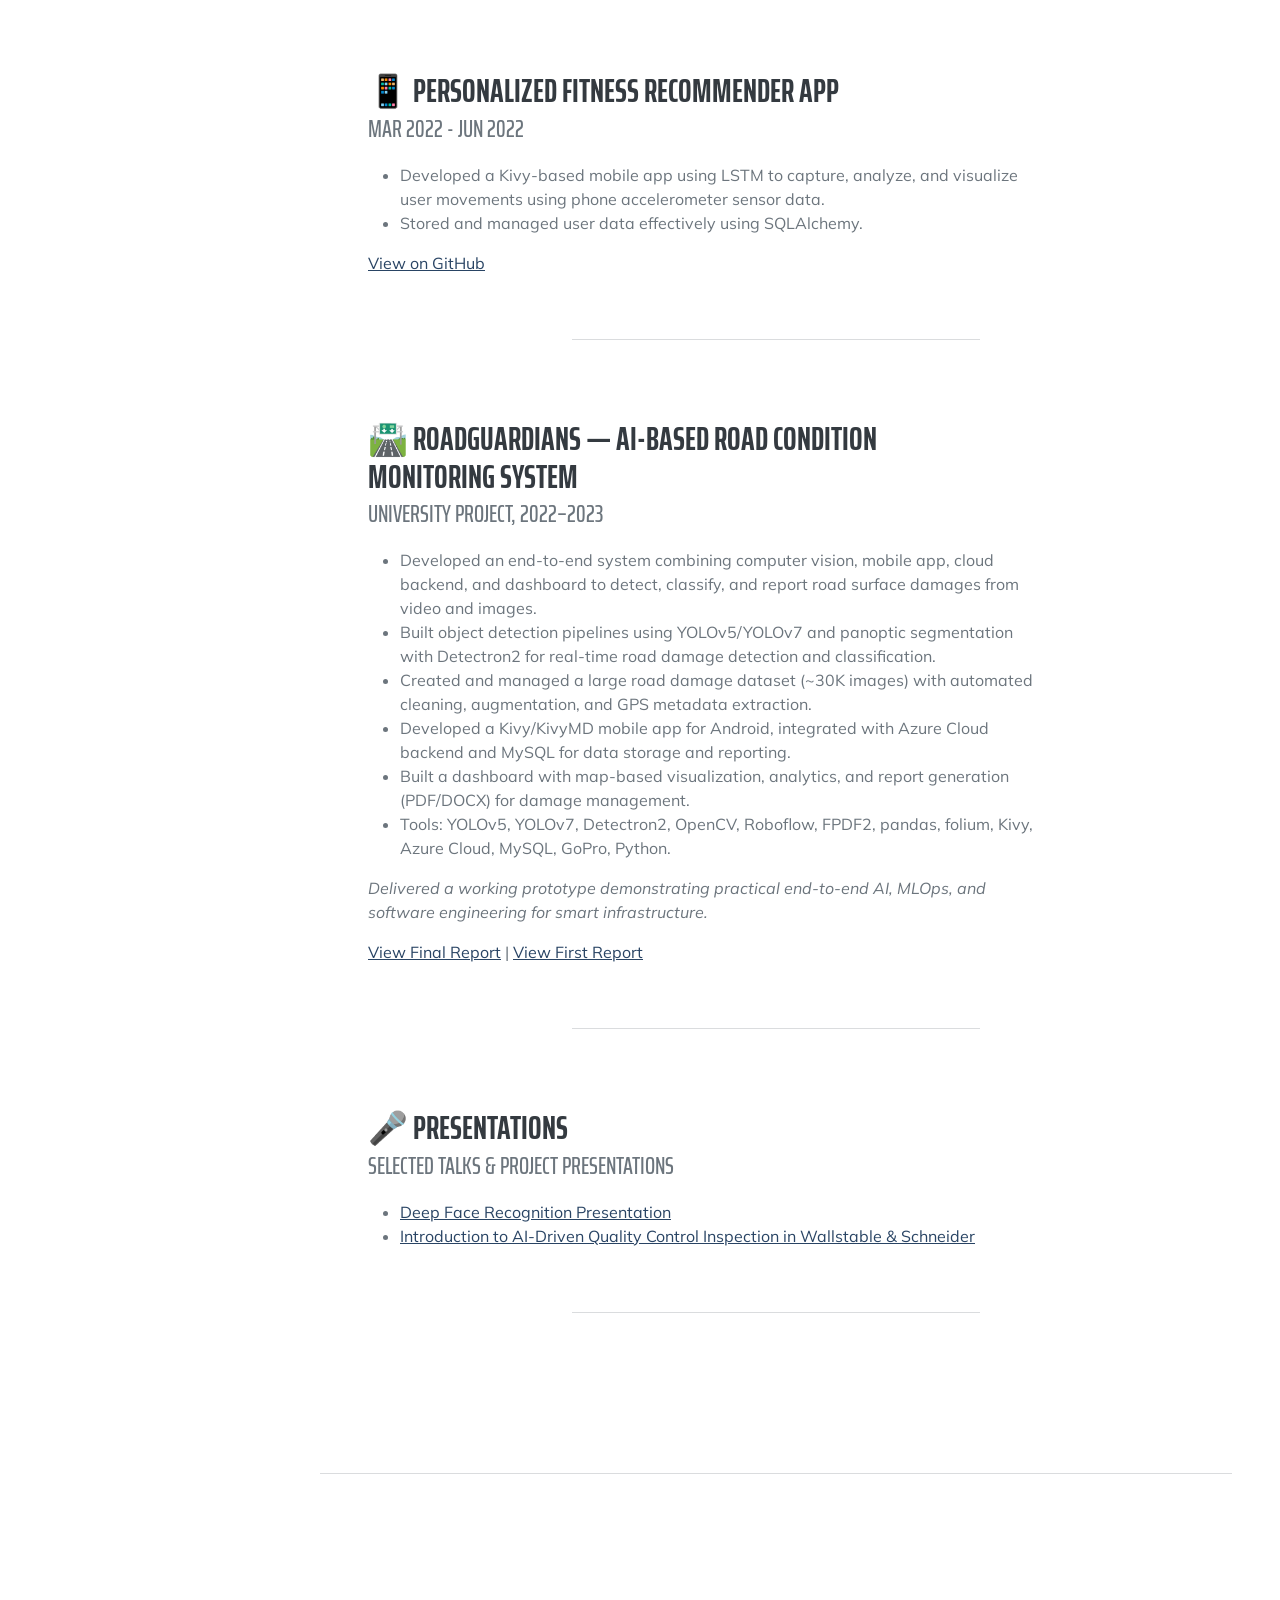
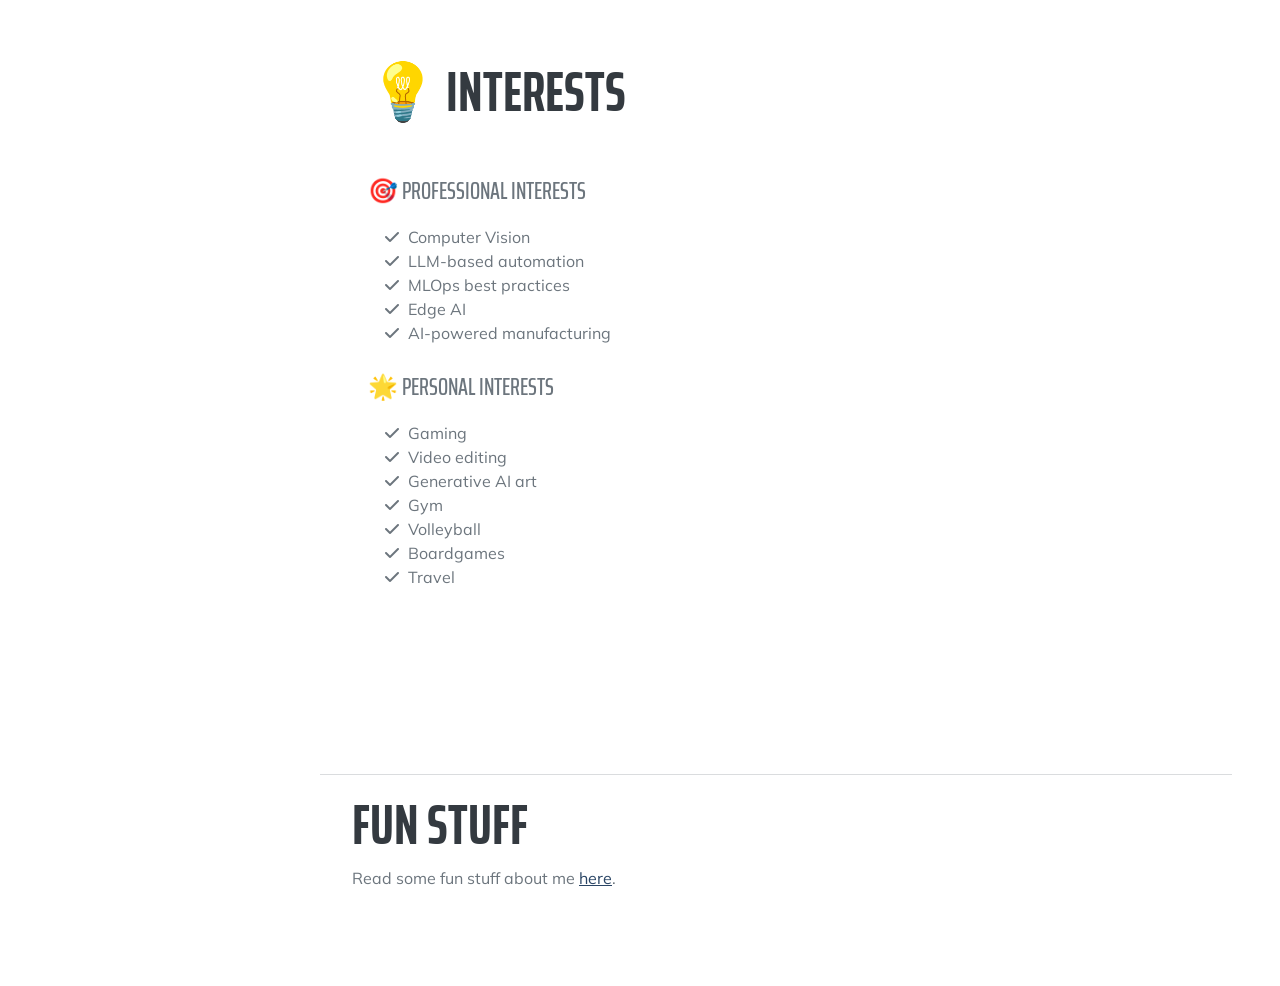
==== commit 37b9805e: "Add resume download buttons for English and Chinese versions, and implement a back-to-top button for" ====
--- a/index.html
+++ b/index.html
@@ -54,6 +54,14 @@
                     <p class="mb-0"><i class="fas fa-envelope"></i> <a
                             href="mailto:vance.wenhaowu@gmail.com">vance.wenhaowu@gmail.com</a></p>
                 </div>
+                <div class="mb-4 resume-download">
+                    <a href="assets/pdf/吳文皓Vance英文簡歷2026.pdf" target="_blank" rel="noopener noreferrer" class="btn btn-primary me-2 mb-2">
+                        <i class="fas fa-file-pdf me-2"></i>View Resume (English)
+                    </a>
+                    <a href="assets/pdf/吳文皓Vance中文簡歷2026.pdf" target="_blank" rel="noopener noreferrer" class="btn btn-outline-primary mb-2">
+                        <i class="fas fa-file-pdf me-2"></i>View Resume (Chinese)
+                    </a>
+                </div>
                 <p class="lead mb-5">AI Engineer with hands-on experience developing and deploying computer vision models for automated visual inspection and building AI assistants powered by OpenAI APIs. Skilled in practical MLOps workflows, deep learning, and LLM-based automation. Passionate about bringing AI from research to production in manufacturing and business applications.</p>
                 <div class="social-icons">
                     <a class="social-icon" href="https://www.linkedin.com/in/wenhaowu1997" target="_blank"><i
@@ -534,6 +542,11 @@
 
     </div>
 
+    <!-- Back to Top Button -->
+    <button id="backToTop" class="back-to-top" aria-label="Back to top">
+        <i class="fas fa-arrow-up"></i>
+    </button>
+
     <!-- Bootstrap core JS-->
     <script src="https://cdn.jsdelivr.net/npm/bootstrap@5.1.3/dist/js/bootstrap.bundle.min.js"></script>
     <!-- Core theme JS-->
--- a/css/styles.css
+++ b/css/styles.css
@@ -11449,4 +11449,74 @@
   width: 50%;
   margin: auto;
   margin-bottom:5rem;
+}
+
+/* Resume Download Buttons */
+.resume-download .btn {
+  font-weight: 500;
+  padding: 0.625rem 1.25rem;
+  transition: all 0.3s ease;
+  box-shadow: 0 2px 4px rgba(0, 0, 0, 0.1);
+}
+
+.resume-download .btn:hover {
+  transform: translateY(-2px);
+  box-shadow: 0 4px 8px rgba(0, 0, 0, 0.15);
+}
+
+.resume-download .btn i {
+  font-size: 1.1rem;
+}
+
+/* Back to Top Button */
+.back-to-top {
+  position: fixed;
+  bottom: 2rem;
+  right: 2rem;
+  width: 3.5rem;
+  height: 3.5rem;
+  background-color: #294464;
+  color: #fff;
+  border: none;
+  border-radius: 50%;
+  font-size: 1.25rem;
+  cursor: pointer;
+  opacity: 0;
+  visibility: hidden;
+  transition: all 0.3s ease;
+  z-index: 1050;
+  box-shadow: 0 4px 12px rgba(0, 0, 0, 0.15);
+  display: flex;
+  align-items: center;
+  justify-content: center;
+}
+
+.back-to-top.show {
+  opacity: 1;
+  visibility: visible;
+}
+
+.back-to-top:hover {
+  background-color: #32557e;
+  transform: translateY(-3px);
+  box-shadow: 0 6px 16px rgba(0, 0, 0, 0.2);
+}
+
+.back-to-top:active {
+  transform: translateY(-1px);
+}
+
+.back-to-top:focus {
+  outline: none;
+  box-shadow: 0 0 0 0.25rem rgba(41, 68, 100, 0.25);
+}
+
+@media (max-width: 768px) {
+  .back-to-top {
+    bottom: 1.5rem;
+    right: 1.5rem;
+    width: 3rem;
+    height: 3rem;
+    font-size: 1.1rem;
+  }
 }
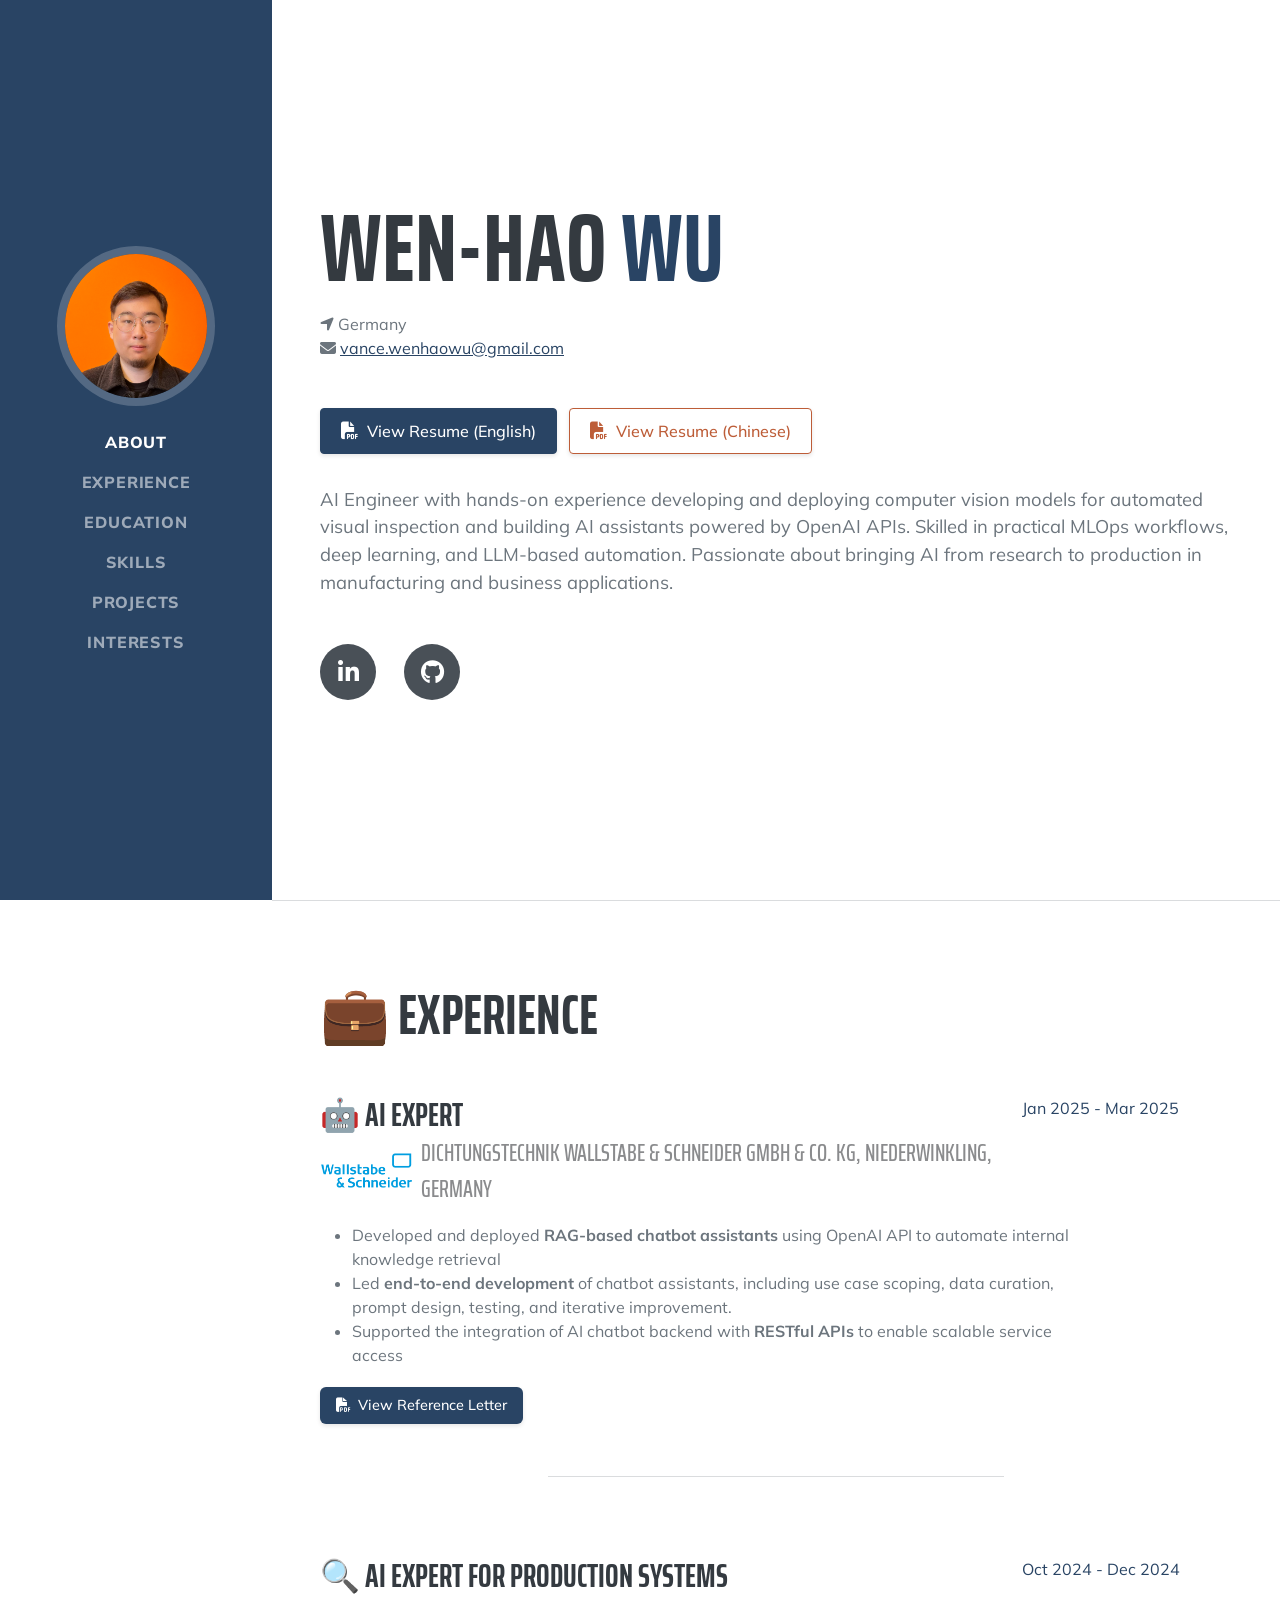
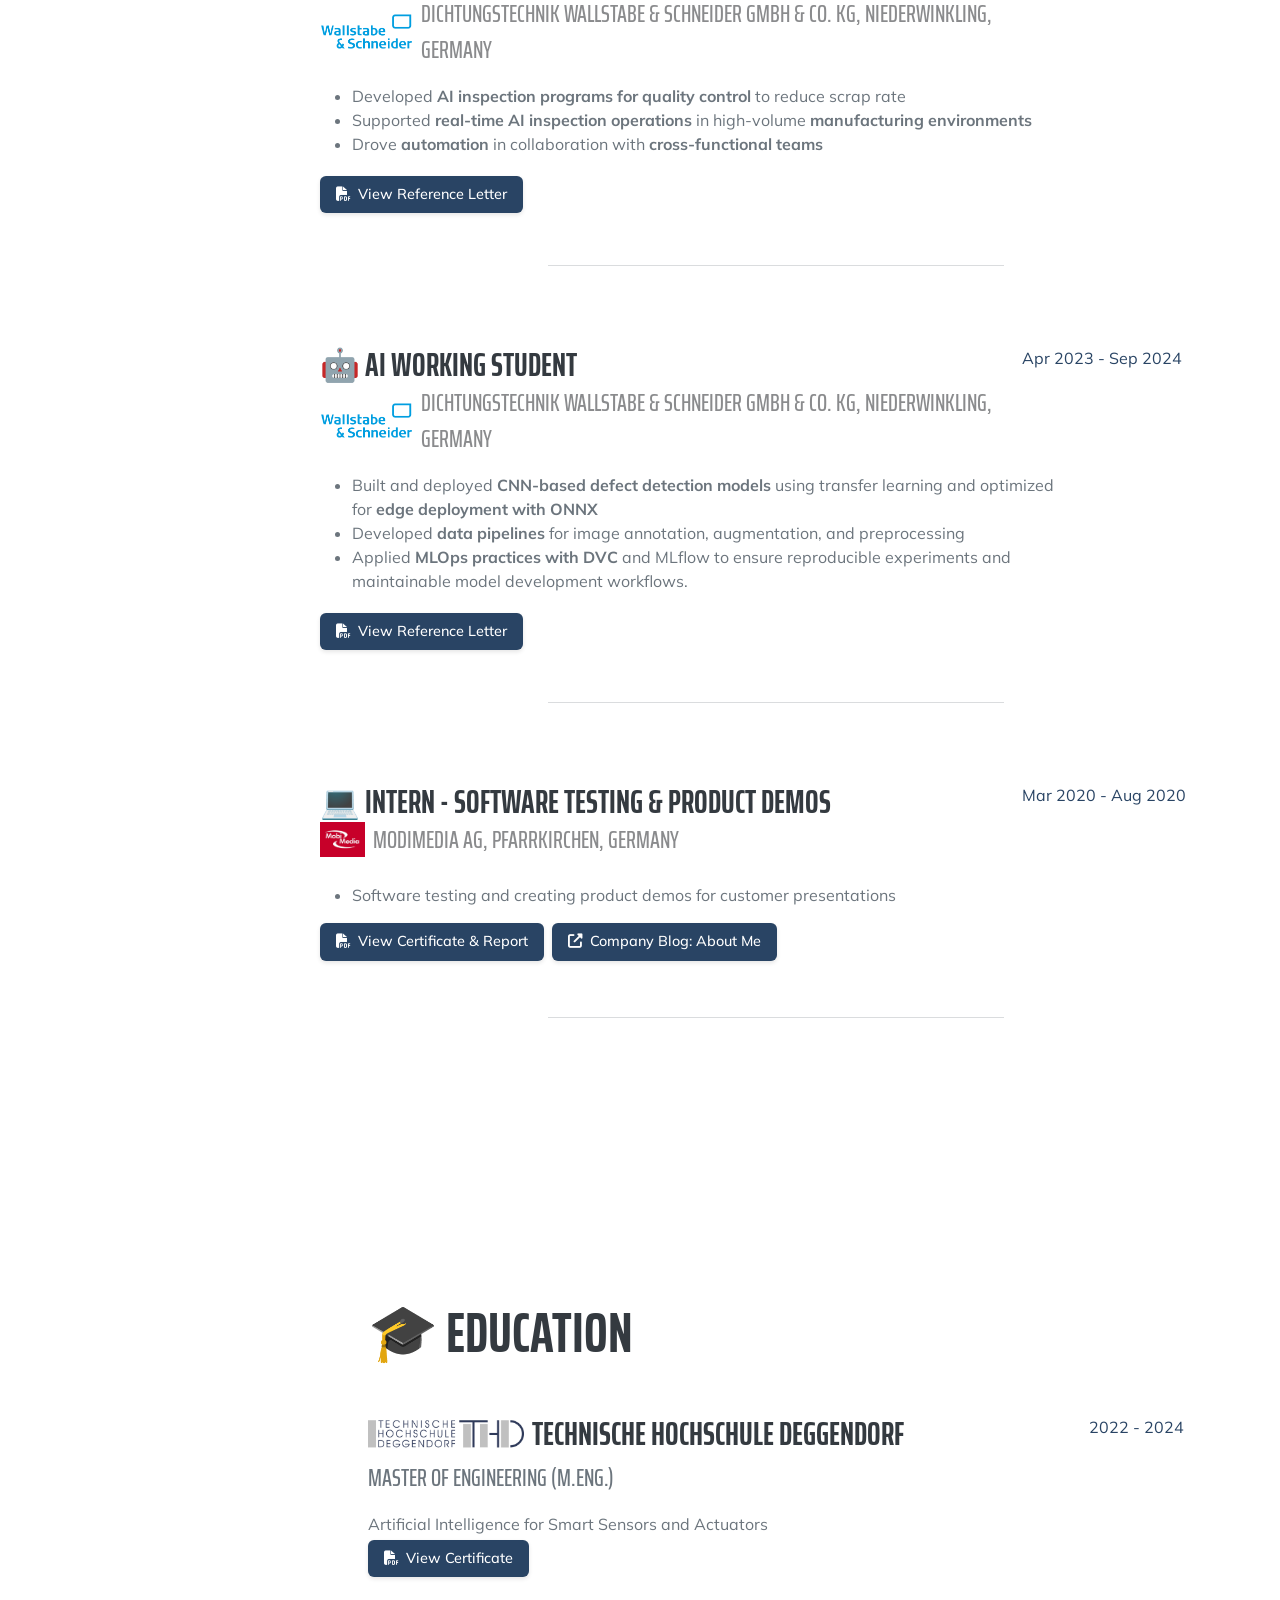
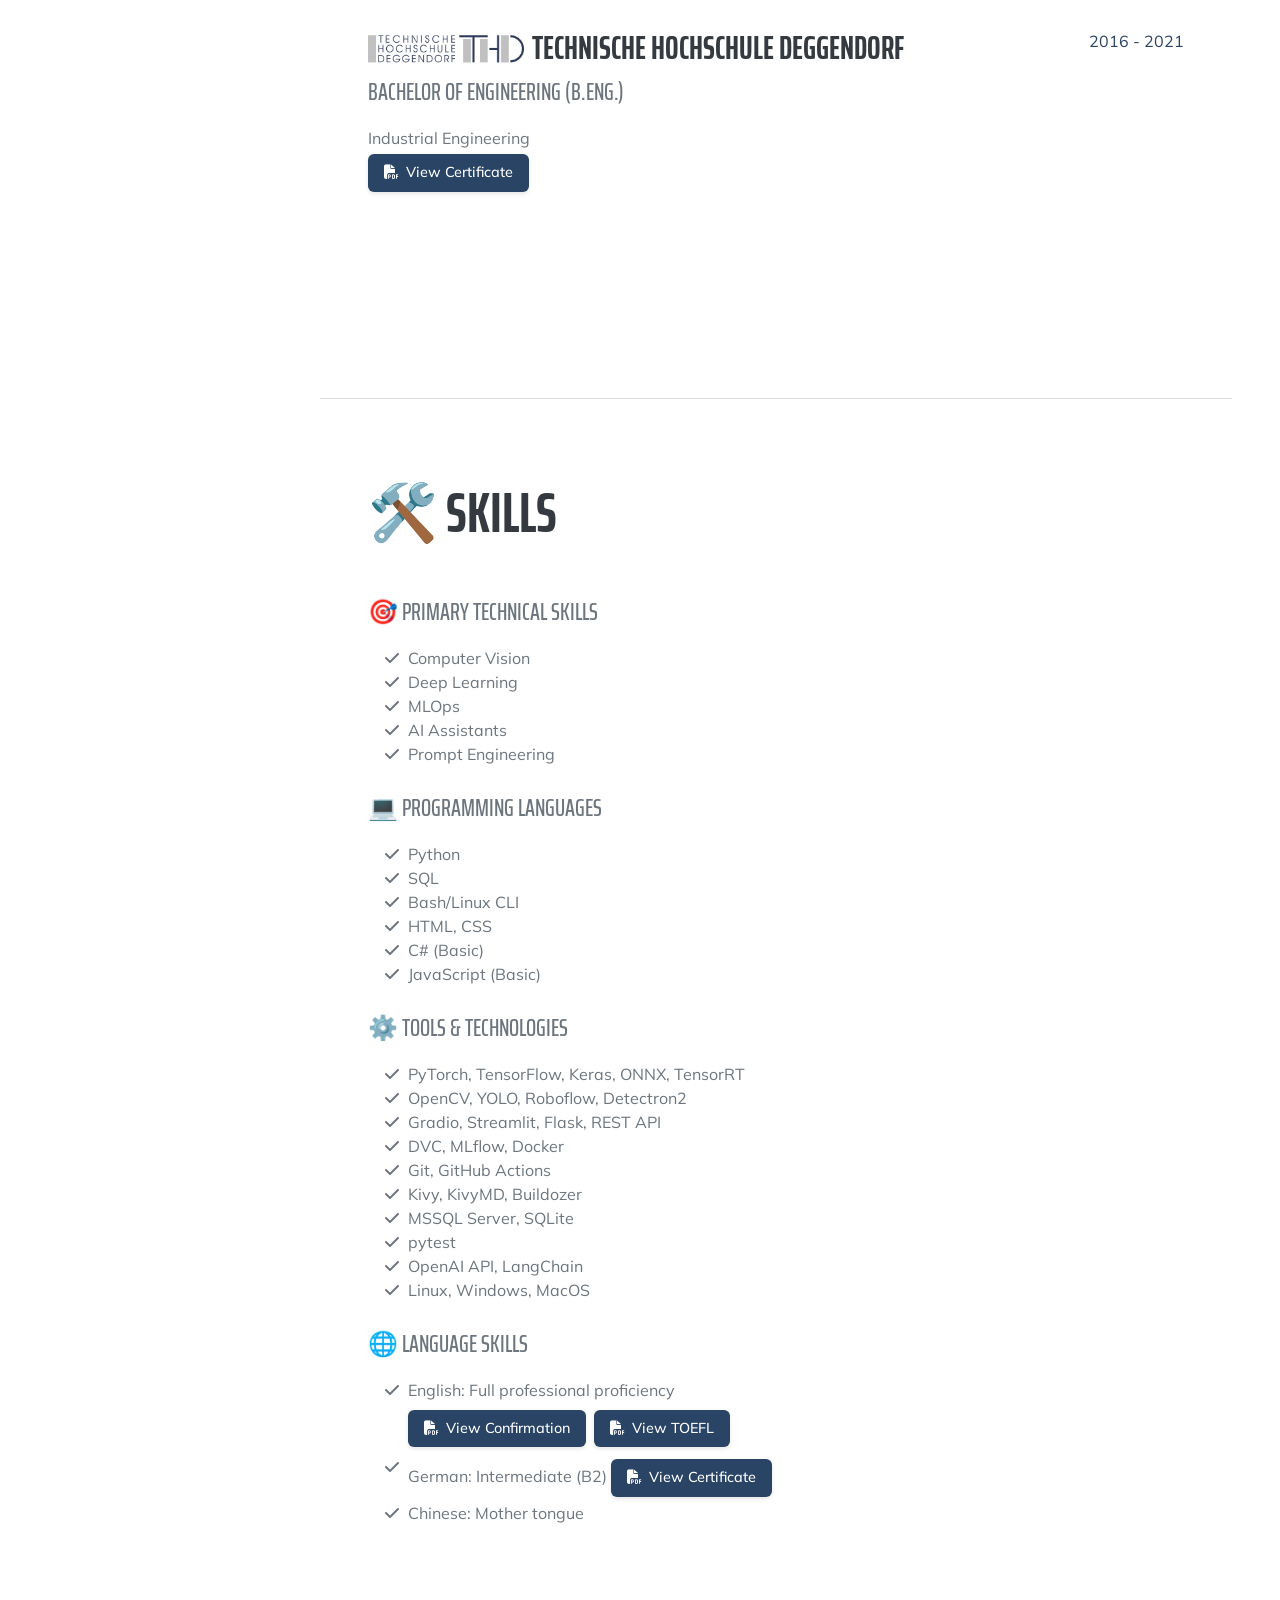
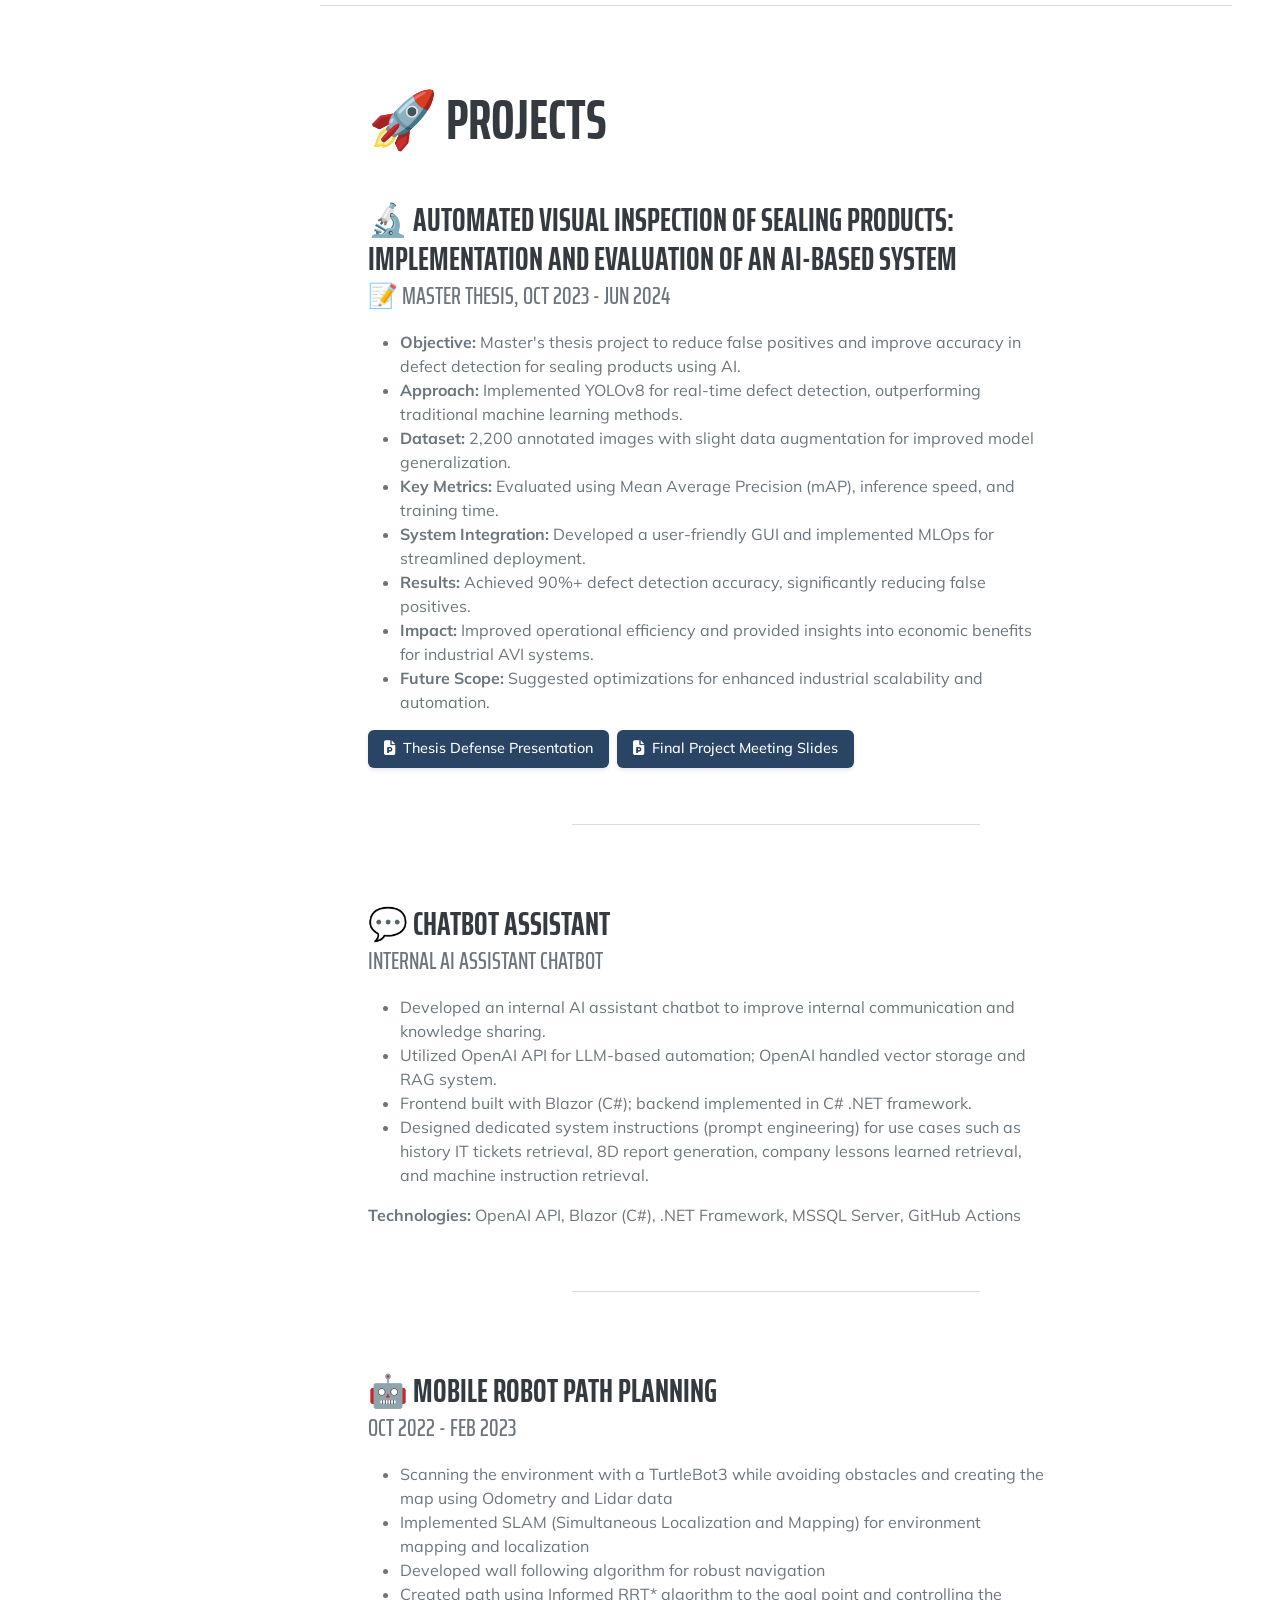
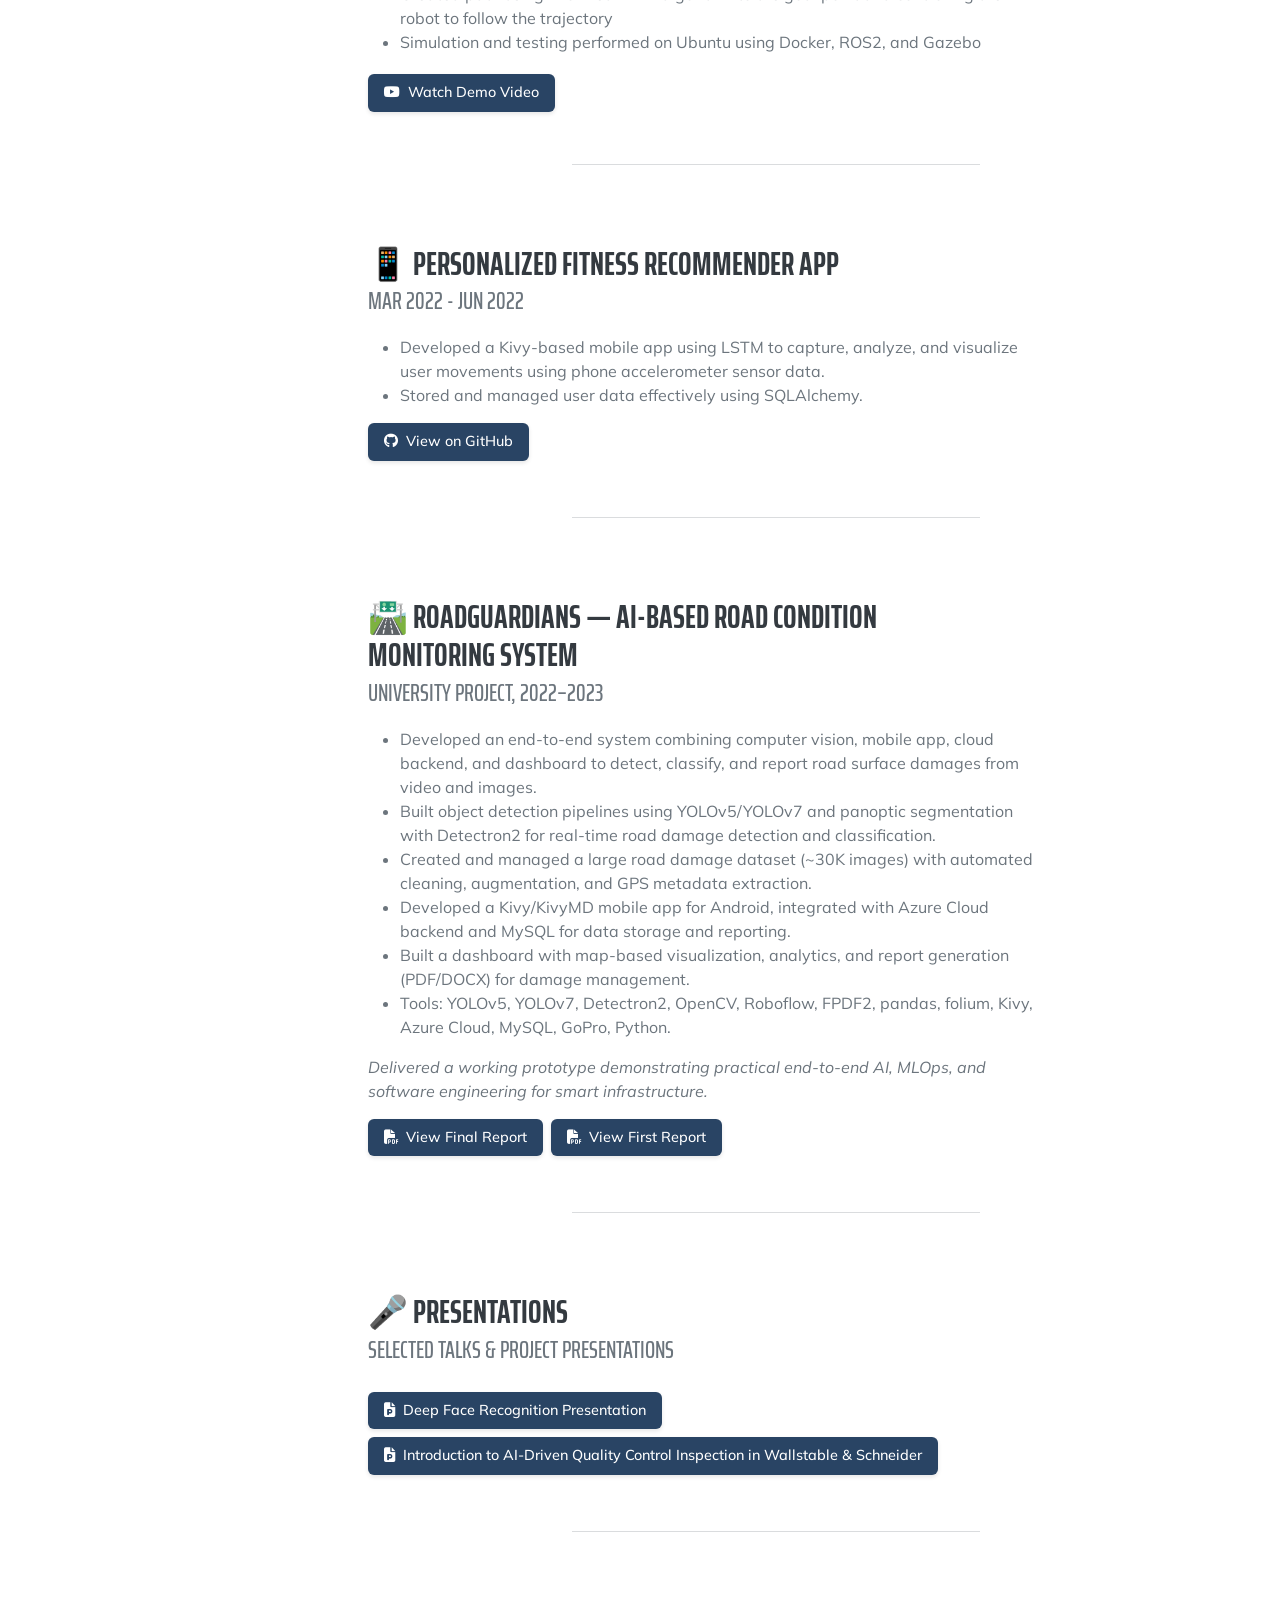
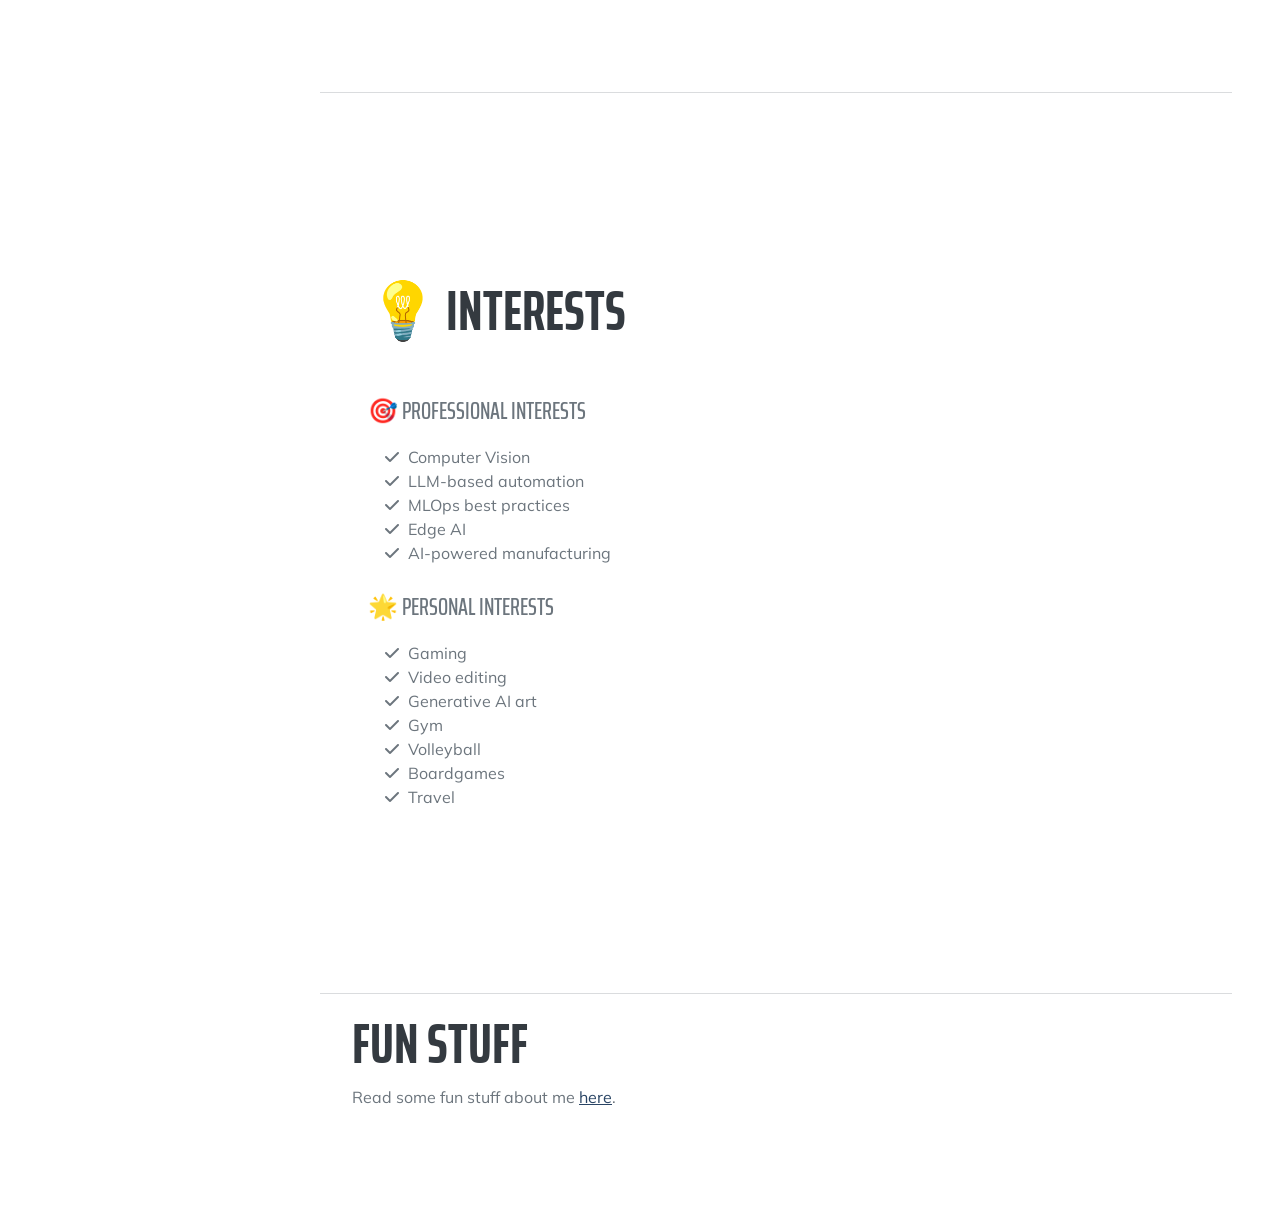
==== commit 54d88267: "Enhance link styling in index.html and styles.css; convert links to buttons for improved user experi" ====
--- a/index.html
+++ b/index.html
@@ -96,7 +96,7 @@
                             <li>Led <b>end-to-end development</b> of chatbot assistants, including use case scoping, data curation, prompt design, testing, and iterative improvement.</li>
                             <li>Supported the integration of AI chatbot backend with <b>RESTful APIs</b> to enable scalable service access</li>
                         </ul>
-                        <a href="assets/pdf/Arbeit_Zeugnis_Wen-Hao.pdf" target="_blank" rel="noopener noreferrer">View Reference Letter</a>
+                        <a href="assets/pdf/Arbeit_Zeugnis_Wen-Hao.pdf" target="_blank" rel="noopener noreferrer" class="content-link-btn"><i class="fas fa-file-pdf me-2"></i>View Reference Letter</a>
                     </div>
                 </div>
 
@@ -121,7 +121,7 @@
                             <li>Supported <b>real-time AI inspection operations</b> in high-volume <b>manufacturing environments</b></li>
                             <li>Drove <b>automation</b> in collaboration with <b>cross-functional teams</b></li>
                         </ul>
-                        <a href="assets/pdf/Arbeit_Zeugnis_Wen-Hao.pdf" target="_blank" rel="noopener noreferrer">View Reference Letter</a>
+                        <a href="assets/pdf/Arbeit_Zeugnis_Wen-Hao.pdf" target="_blank" rel="noopener noreferrer" class="content-link-btn"><i class="fas fa-file-pdf me-2"></i>View Reference Letter</a>
                     </div>
                 </div>
 
@@ -146,7 +146,7 @@
                             <li>Developed <b>data pipelines</b> for image annotation, augmentation, and preprocessing</li>
                             <li>Applied <b>MLOps practices with DVC</b> and MLflow to ensure reproducible experiments and maintainable model development workflows.</li>
                         </ul>
-                        <a href="assets/pdf/Arbeit_Zeugnis_Wen-Hao.pdf" target="_blank" rel="noopener noreferrer">View Reference Letter</a>
+                        <a href="assets/pdf/Arbeit_Zeugnis_Wen-Hao.pdf" target="_blank" rel="noopener noreferrer" class="content-link-btn"><i class="fas fa-file-pdf me-2"></i>View Reference Letter</a>
                     </div>
                 </div>
 
@@ -169,10 +169,10 @@
                         <ul>
                             <li>Software testing and creating product demos for customer presentations</li>
                         </ul>
-                        <p>
-                            <a href="assets/pdf/internship certificate+report.pdf" target="_blank" rel="noopener noreferrer">View Certificate & Report</a> | 
-                            <a href="https://mobimedia.de/meet-the-team-wen-hao-from-taiwan/?lang=en" target="_blank" rel="noopener noreferrer">Company Blog: About Me</a>
-                        </p>
+                        <div class="content-link-group">
+                            <a href="assets/pdf/internship certificate+report.pdf" target="_blank" rel="noopener noreferrer" class="content-link-btn"><i class="fas fa-file-pdf me-2"></i>View Certificate & Report</a>
+                            <a href="https://mobimedia.de/meet-the-team-wen-hao-from-taiwan/?lang=en" target="_blank" rel="noopener noreferrer" class="content-link-btn"><i class="fas fa-external-link-alt me-2"></i>Company Blog: About Me</a>
+                        </div>
                     </div>
                 </div>
 
@@ -192,7 +192,7 @@
                         </h3>
                         <div class="subheading mb-3">Master of Engineering (M.Eng.)</div>
                         <div>Artificial Intelligence for Smart Sensors and Actuators</div>
-                        <a href="assets/pdf/Graduation_Certificate_Masters_WenHaoWu_2024.pdf" target="_blank" rel="noopener noreferrer">View Certificate</a>
+                        <a href="assets/pdf/Graduation_Certificate_Masters_WenHaoWu_2024.pdf" target="_blank" rel="noopener noreferrer" class="content-link-btn"><i class="fas fa-file-pdf me-2"></i>View Certificate</a>
                     </div>
                     <div class="flex-shrink-0"><span class="text-primary">2022 - 2024</span></div>
                 </div>
@@ -206,7 +206,7 @@
                         </h3>
                         <div class="subheading mb-3">Bachelor of Engineering (B.Eng.)</div>
                         <div>Industrial Engineering</div>
-                        <a href="assets/pdf/Wu_Wen-Hao_transcripts and certificate.pdf" target="_blank" rel="noopener noreferrer">View Certificate</a>
+                        <a href="assets/pdf/Wu_Wen-Hao_transcripts and certificate.pdf" target="_blank" rel="noopener noreferrer" class="content-link-btn"><i class="fas fa-file-pdf me-2"></i>View Certificate</a>
                     </div>
                     <div class="flex-shrink-0"><span class="text-primary">2016 - 2021</span></div>
                 </div>
@@ -318,13 +318,15 @@
                     <li>
                         <span class="fa-li"><i class="fas fa-check"></i></span>
                         English: Full professional proficiency
-                        <a href="assets/pdf/Confirmation_English language_Wu.pdf" target="_blank" rel="noopener noreferrer">View Confirmation</a>
-                        <a href="assets/pdf/TOEFL iBT Scaled Scores-Vance.pdf" target="_blank" rel="noopener noreferrer">View TOEFL</a>
+                        <div class="content-link-group">
+                            <a href="assets/pdf/Confirmation_English language_Wu.pdf" target="_blank" rel="noopener noreferrer" class="content-link-btn"><i class="fas fa-file-pdf me-2"></i>View Confirmation</a>
+                            <a href="assets/pdf/TOEFL iBT Scaled Scores-Vance.pdf" target="_blank" rel="noopener noreferrer" class="content-link-btn"><i class="fas fa-file-pdf me-2"></i>View TOEFL</a>
+                        </div>
                     </li>
                     <li>
                         <span class="fa-li"><i class="fas fa-check"></i></span>
                         German: Intermediate (B2)
-                        <a href="assets/pdf/Leistungsbescheinigung_Wu, Wen-Hao.pdf" target="_blank" rel="noopener noreferrer">View Certificate</a>
+                        <a href="assets/pdf/Leistungsbescheinigung_Wu, Wen-Hao.pdf" target="_blank" rel="noopener noreferrer" class="content-link-btn"><i class="fas fa-file-pdf me-2"></i>View Certificate</a>
                     </li>
                     <li>
                         <span class="fa-li"><i class="fas fa-check"></i></span>
@@ -356,10 +358,10 @@
                             <li><b>Impact:</b> Improved operational efficiency and provided insights into economic benefits for industrial AVI systems.</li>
                             <li><b>Future Scope:</b> Suggested optimizations for enhanced industrial scalability and automation.</li>
                         </ul>
-                        <p>
-                            <a href="assets/ppt/Thesis_Defense_WenHaoWu_2024.pdf" target="_blank" rel="noopener noreferrer">Thesis Defense Presentation</a> |
-                            <a href="assets/ppt/Abschluss_Meeting_29.02.24.pdf" target="_blank" rel="noopener noreferrer">Final Project Meeting Slides</a>
-                        </p>
+                        <div class="content-link-group">
+                            <a href="assets/ppt/Thesis_Defense_WenHaoWu_2024.pdf" target="_blank" rel="noopener noreferrer" class="content-link-btn"><i class="fas fa-file-powerpoint me-2"></i>Thesis Defense Presentation</a>
+                            <a href="assets/ppt/Abschluss_Meeting_29.02.24.pdf" target="_blank" rel="noopener noreferrer" class="content-link-btn"><i class="fas fa-file-powerpoint me-2"></i>Final Project Meeting Slides</a>
+                        </div>
                     </div>
                 </div>
 
@@ -397,7 +399,7 @@
                             <li>Created path using Informed RRT* algorithm to the goal point and controlling the robot to follow the trajectory</li>
                             <li>Simulation and testing performed on Ubuntu using Docker, ROS2, and Gazebo</li>
                         </ul>
-                        <a href="https://www.youtube.com/watch?v=Z-PZd_QhgtA&ab_channel=GunBay" target="_blank" rel="noopener noreferrer">Watch Demo Video</a>
+                        <a href="https://www.youtube.com/watch?v=Z-PZd_QhgtA&ab_channel=GunBay" target="_blank" rel="noopener noreferrer" class="content-link-btn"><i class="fab fa-youtube me-2"></i>Watch Demo Video</a>
                     </div>
                 </div>
 
@@ -413,9 +415,9 @@
                             <li>Developed a Kivy-based mobile app using LSTM to capture, analyze, and visualize user movements using phone accelerometer sensor data.</li>
                             <li>Stored and managed user data effectively using SQLAlchemy.</li>
                         </ul>
-                        <p>
-                            <a href="https://github.com/wenhaowu1997/Kivy-app-human-activity-recognition-prototype/tree/main" target="_blank" rel="noopener noreferrer">View on GitHub</a>
-                        </p>
+                        <div class="content-link-group">
+                            <a href="https://github.com/wenhaowu1997/Kivy-app-human-activity-recognition-prototype/tree/main" target="_blank" rel="noopener noreferrer" class="content-link-btn"><i class="fab fa-github me-2"></i>View on GitHub</a>
+                        </div>
                     </div>
                 </div>
 
@@ -436,10 +438,10 @@
                             <li>Tools: YOLOv5, YOLOv7, Detectron2, OpenCV, Roboflow, FPDF2, pandas, folium, Kivy, Azure Cloud, MySQL, GoPro, Python.</li>
                         </ul>
                         <p><em>Delivered a working prototype demonstrating practical end-to-end AI, MLOps, and software engineering for smart infrastructure.</em></p>
-                        <p>
-                            <a href="assets/pdf/Final Report_sem2.docx.pdf" target="_blank" rel="noopener noreferrer">View Final Report</a> | 
-                            <a href="assets/pdf/Final Report.pdf" target="_blank" rel="noopener noreferrer">View First Report</a>
-                        </p>
+                        <div class="content-link-group">
+                            <a href="assets/pdf/Final Report_sem2.docx.pdf" target="_blank" rel="noopener noreferrer" class="content-link-btn"><i class="fas fa-file-pdf me-2"></i>View Final Report</a>
+                            <a href="assets/pdf/Final Report.pdf" target="_blank" rel="noopener noreferrer" class="content-link-btn"><i class="fas fa-file-pdf me-2"></i>View First Report</a>
+                        </div>
                     </div>
                 </div>
 
@@ -451,18 +453,10 @@
                         <div class="subheading mb-3">Selected talks & project presentations</div>
                     </div>
                     <div class="col-md-10">
-                        <ul>
-                            <li>
-                                <a href="assets/ppt/I2AI%20presentaion.pdf" target="_blank" rel="noopener noreferrer">
-                                    Deep Face Recognition Presentation
-                                </a>
-                            </li>
-                            <li>
-                                <a href="assets/ppt/Introduction_to_AI_version_final.pdf" target="_blank" rel="noopener noreferrer">
-                                    Introduction to AI-Driven Quality Control Inspection in Wallstable & Schneider
-                                </a>
-                            </li>
-                        </ul>
+                        <div class="content-link-group">
+                            <a href="assets/ppt/I2AI%20presentaion.pdf" target="_blank" rel="noopener noreferrer" class="content-link-btn"><i class="fas fa-file-powerpoint me-2"></i>Deep Face Recognition Presentation</a>
+                            <a href="assets/ppt/Introduction_to_AI_version_final.pdf" target="_blank" rel="noopener noreferrer" class="content-link-btn"><i class="fas fa-file-powerpoint me-2"></i>Introduction to AI-Driven Quality Control Inspection in Wallstable & Schneider</a>
+                        </div>
                     </div>
                 </div>
 
--- a/css/styles.css
+++ b/css/styles.css
@@ -11366,6 +11366,22 @@
     max-width: 10rem;
     max-height: 10rem;
     border: 0.5rem solid rgba(255, 255, 255, 0.2);
+    transition: all 0.3s ease;
+    cursor: pointer;
+  }
+  #sideNav .navbar-brand:hover .img-profile,
+  #sideNav .navbar-brand:active .img-profile {
+    transform: translateY(-8px);
+    box-shadow: 0 12px 24px rgba(0, 0, 0, 0.3);
+    border-color: rgba(255, 255, 255, 0.4);
+  }
+  
+  /* Touch device support - ensure active state works on mobile */
+  @media (hover: none) and (pointer: coarse) {
+    #sideNav .navbar-brand:active .img-profile {
+      transform: translateY(-6px);
+      box-shadow: 0 8px 16px rgba(0, 0, 0, 0.25);
+    }
   }
   #sideNav .navbar-collapse {
     display: flex;
@@ -11443,6 +11459,13 @@
 .misc-content a{
   text-decoration: none;
   color: #6c757d;
+  transition: all 0.3s ease;
+  display: inline-block;
+}
+
+.misc-content a:hover {
+  transform: translateY(-2px);
+  color: #294464 !important;
 }
 
 .section-break{
@@ -11519,4 +11542,166 @@
     height: 3rem;
     font-size: 1.1rem;
   }
+}
+
+/* Universal Link Hover Effects - Apply to all content links */
+/* Exclude: navigation links, buttons, social icons, navbar brand, scroll triggers, content link buttons */
+.resume-section-content a:not(.nav-link):not(.social-icon):not(.btn):not(.navbar-brand):not(.js-scroll-trigger):not(.card-title):not(.content-link-btn),
+section a:not(.nav-link):not(.social-icon):not(.btn):not(.navbar-brand):not(.js-scroll-trigger):not(.card-title):not(.content-link-btn) {
+  transition: all 0.3s ease;
+  display: inline-block;
+  position: relative;
+}
+
+.resume-section-content a:not(.nav-link):not(.social-icon):not(.btn):not(.navbar-brand):not(.js-scroll-trigger):not(.card-title):not(.content-link-btn):hover,
+section a:not(.nav-link):not(.social-icon):not(.btn):not(.navbar-brand):not(.js-scroll-trigger):not(.card-title):not(.content-link-btn):hover {
+  transform: translateY(-2px);
+  color: #32557e !important;
+  text-decoration: underline;
+}
+
+/* Company links with logos - special hover effect */
+.subheading a[href*="http"],
+h3 a[href*="http"] {
+  transition: all 0.3s ease !important;
+  display: inline-flex !important;
+  align-items: center;
+  gap: 8px;
+}
+
+.subheading a[href*="http"]:hover,
+h3 a[href*="http"]:hover {
+  transform: translateY(-3px) !important;
+  opacity: 0.9;
+}
+
+.subheading a[href*="http"]:hover img,
+h3 a[href*="http"]:hover img {
+  transform: scale(1.05);
+  transition: transform 0.3s ease;
+}
+
+/* Card title links in misc.html */
+.card-title {
+  transition: all 0.3s ease;
+  display: block;
+}
+
+.card-title:hover {
+  transform: translateY(-3px);
+  color: #294464 !important;
+}
+
+/* Email links */
+a[href^="mailto:"] {
+  transition: all 0.3s ease;
+  display: inline-block;
+}
+
+a[href^="mailto:"]:hover {
+  transform: translateY(-2px);
+  color: #32557e !important;
+}
+
+/* Touch device support for link hover effects */
+@media (hover: none) and (pointer: coarse) {
+  .resume-section-content a:not(.nav-link):not(.social-icon):not(.btn):not(.navbar-brand):not(.js-scroll-trigger):not(.card-title):not(.content-link-btn):active,
+  section a:not(.nav-link):not(.social-icon):not(.btn):not(.navbar-brand):not(.js-scroll-trigger):not(.card-title):not(.content-link-btn):active {
+    transform: translateY(-1px);
+  }
+  
+  .subheading a[href*="http"]:active,
+  h3 a[href*="http"]:active {
+    transform: translateY(-2px) !important;
+  }
+  
+  .card-title:active {
+    transform: translateY(-2px);
+  }
+  
+  a[href^="mailto:"]:active {
+    transform: translateY(-1px);
+  }
+  
+  .misc-content a:active {
+    transform: translateY(-1px);
+  }
+}
+
+/* Content Link Buttons - Convert all underlined links to buttons */
+.content-link-btn {
+  display: inline-block !important;
+  padding: 0.5rem 1rem;
+  margin: 0.25rem 0.5rem 0.25rem 0;
+  background-color: #294464;
+  color: #fff !important;
+  text-decoration: none !important;
+  border-radius: 0.375rem;
+  font-weight: 500;
+  font-size: 0.9rem;
+  transition: all 0.3s ease;
+  box-shadow: 0 2px 4px rgba(0, 0, 0, 0.1);
+  border: none;
+  cursor: pointer;
+  white-space: nowrap;
+  position: relative;
+}
+
+.content-link-btn:hover,
+.content-link-btn:focus {
+  background-color: #32557e !important;
+  transform: translateY(-2px);
+  box-shadow: 0 4px 8px rgba(0, 0, 0, 0.15);
+  color: #fff !important;
+  text-decoration: none !important;
+}
+
+.content-link-btn:hover *,
+.content-link-btn:focus * {
+  color: #fff !important;
+}
+
+.content-link-btn:active {
+  transform: translateY(0);
+  box-shadow: 0 2px 4px rgba(0, 0, 0, 0.1);
+}
+
+.content-link-btn:focus {
+  outline: none;
+  box-shadow: 0 0 0 0.25rem rgba(41, 68, 100, 0.25);
+}
+
+.content-link-btn i {
+  font-size: 0.9rem;
+}
+
+/* Button group spacing */
+.content-link-group {
+  display: flex;
+  flex-wrap: wrap;
+  gap: 0.5rem;
+  margin-top: 0.5rem;
+  margin-bottom: 0.5rem;
+}
+
+.content-link-group .content-link-btn {
+  margin: 0;
+}
+
+/* Responsive adjustments for content link buttons */
+@media (max-width: 768px) {
+  .content-link-btn {
+    font-size: 0.85rem;
+    padding: 0.45rem 0.9rem;
+  }
+  
+  .content-link-group {
+    flex-direction: column;
+    gap: 0.4rem;
+  }
+  
+  .content-link-group .content-link-btn {
+    width: 100%;
+    text-align: center;
+  }
 }
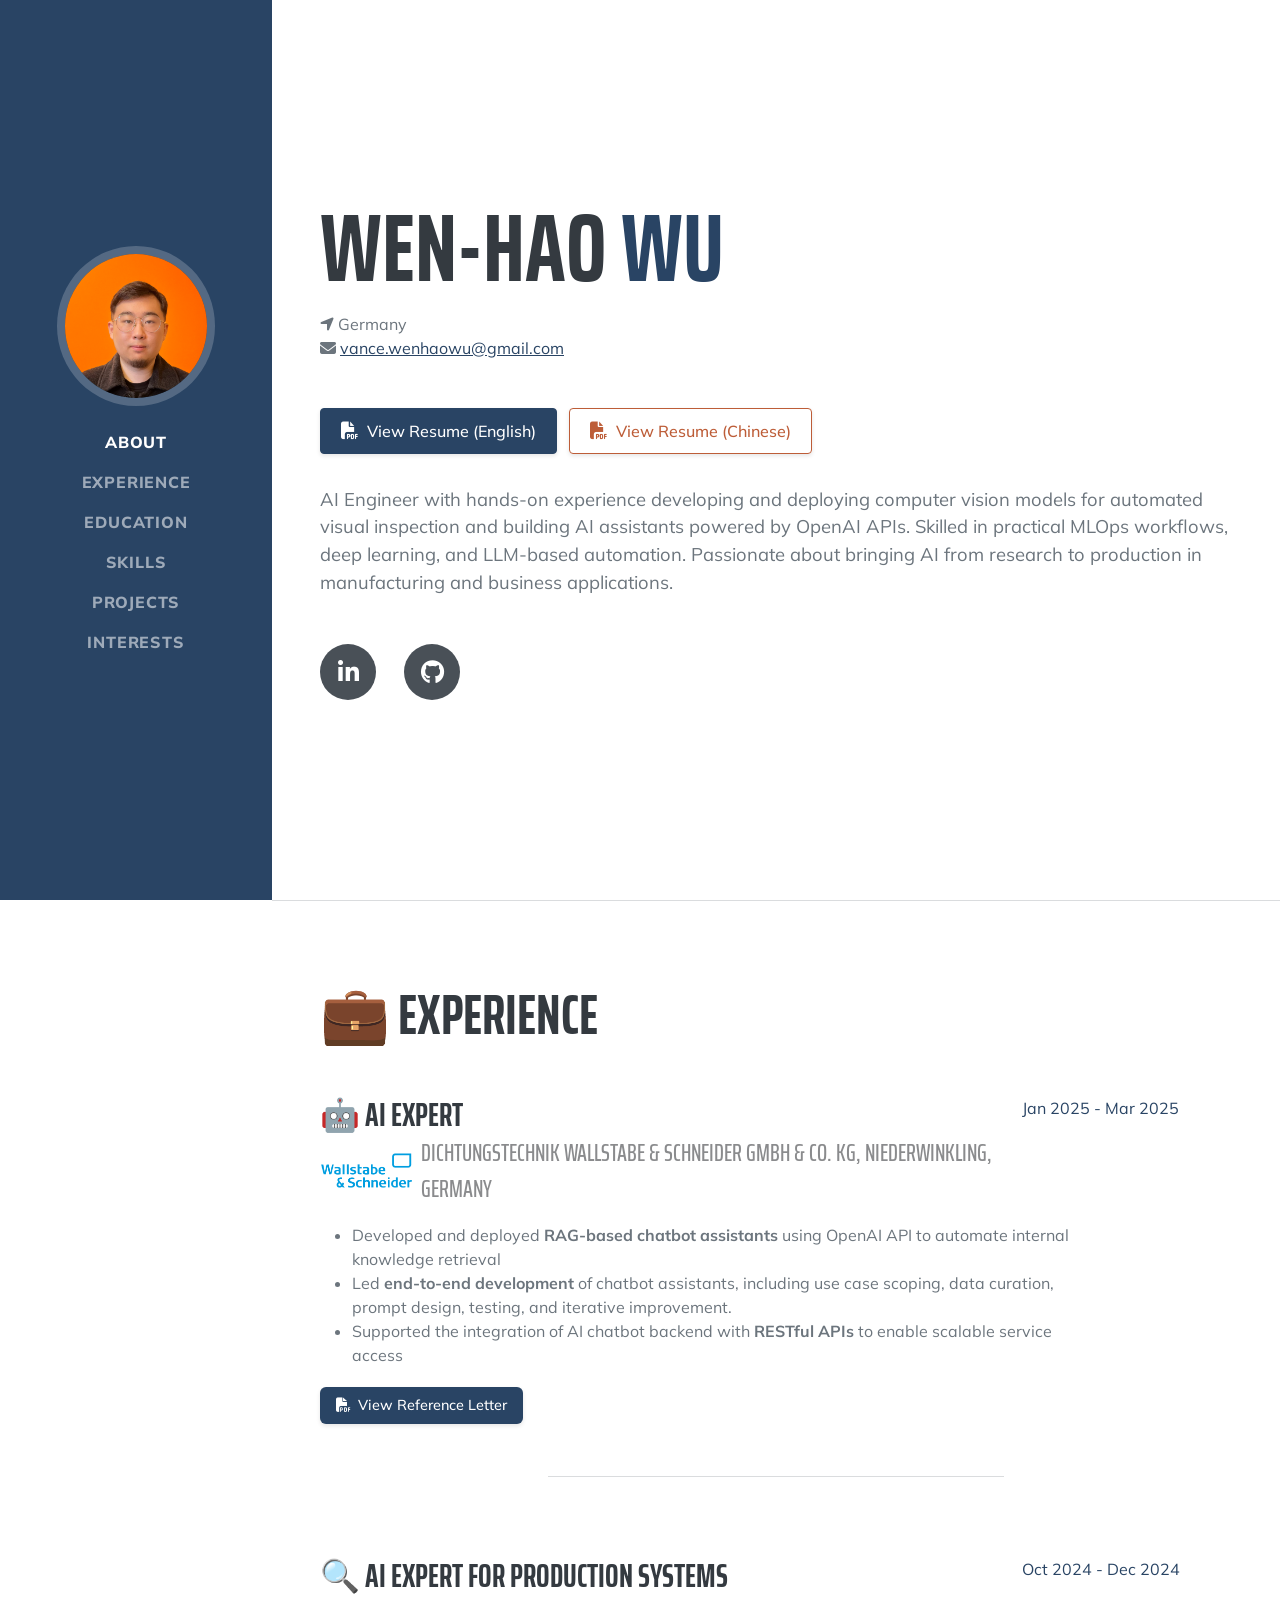
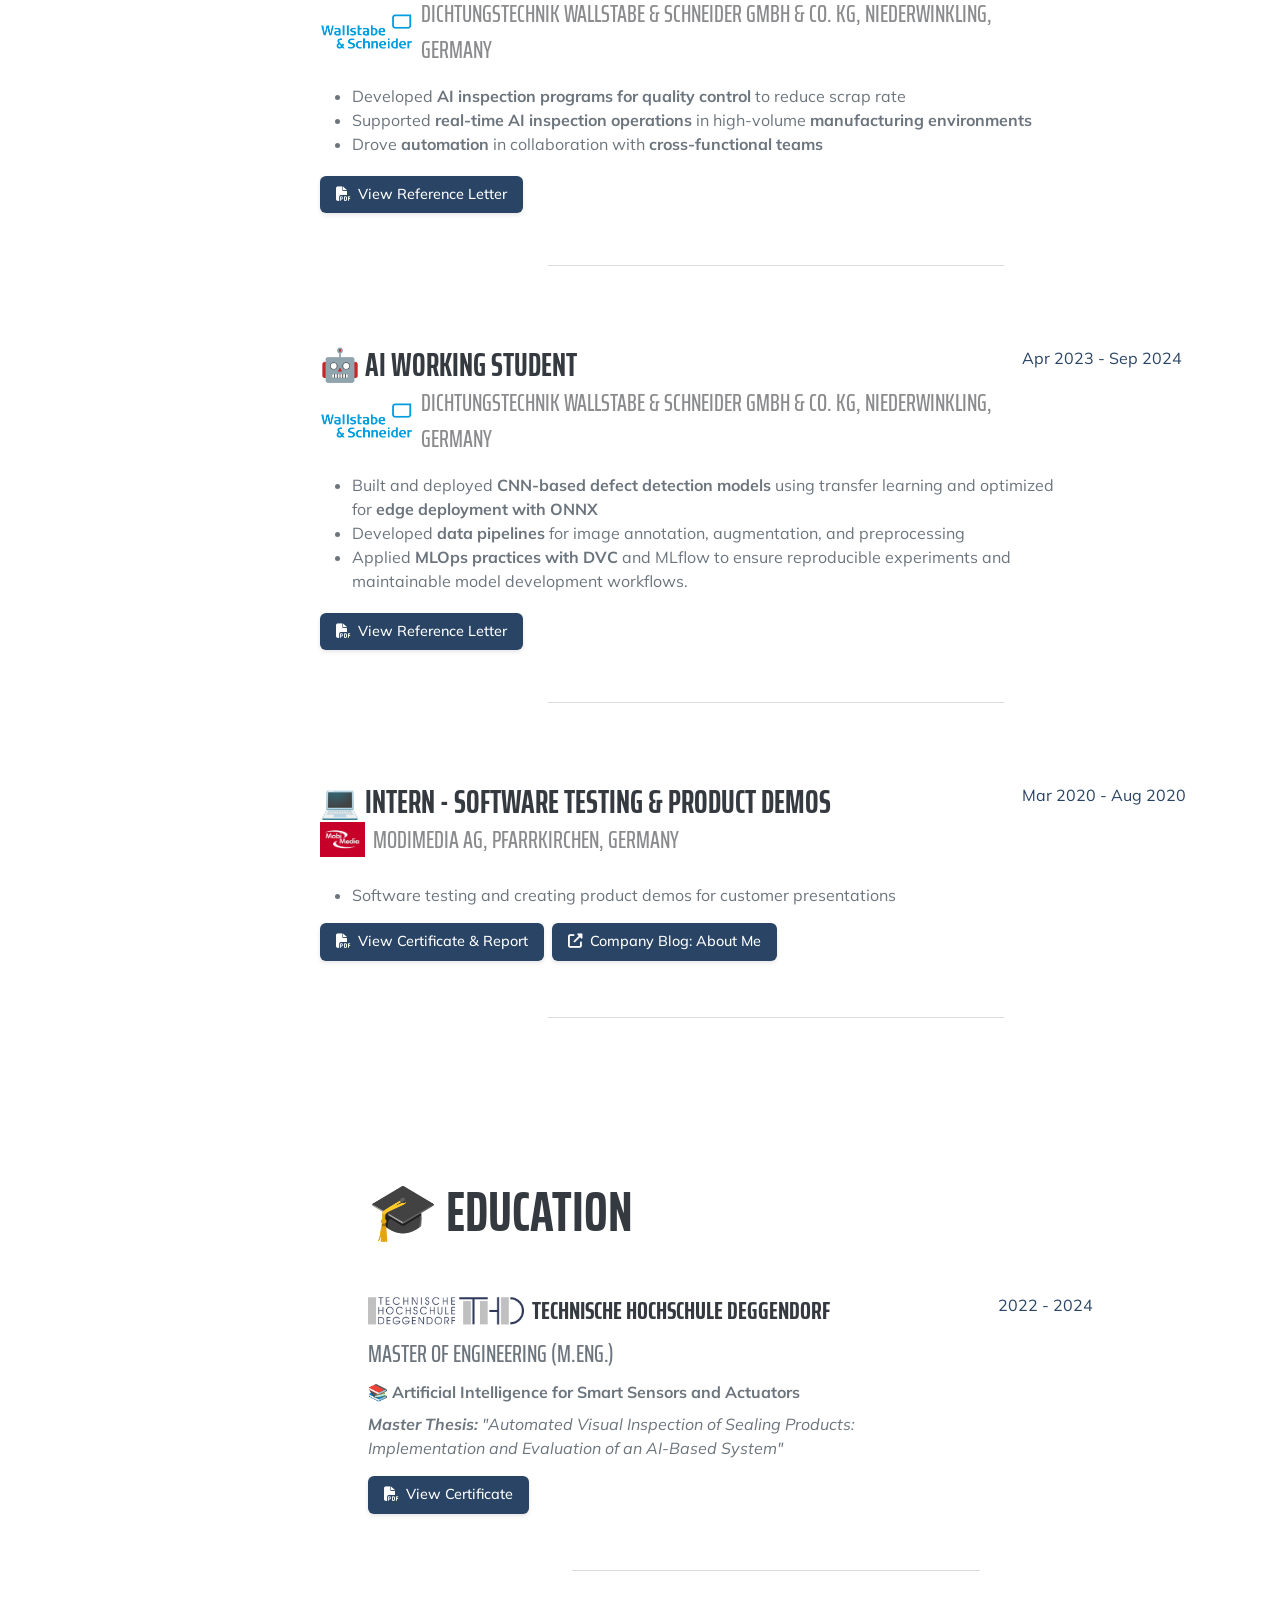
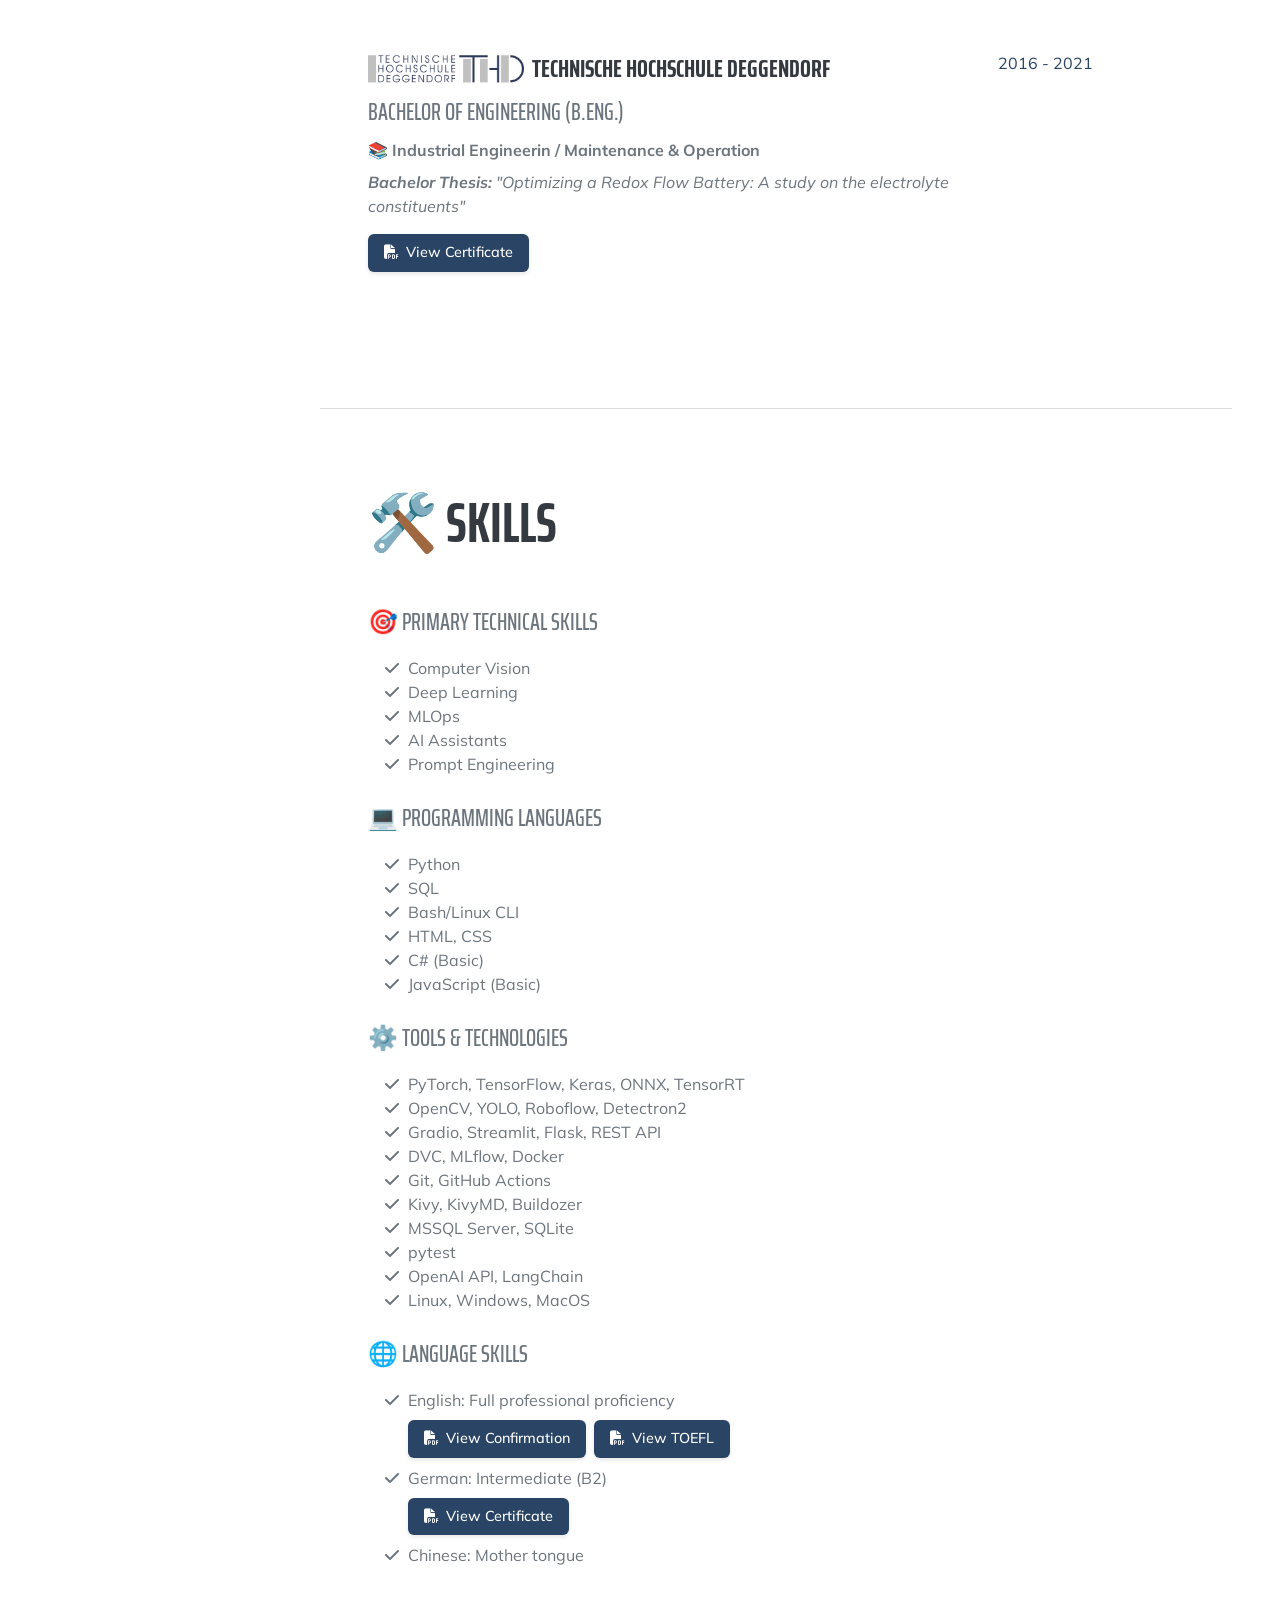
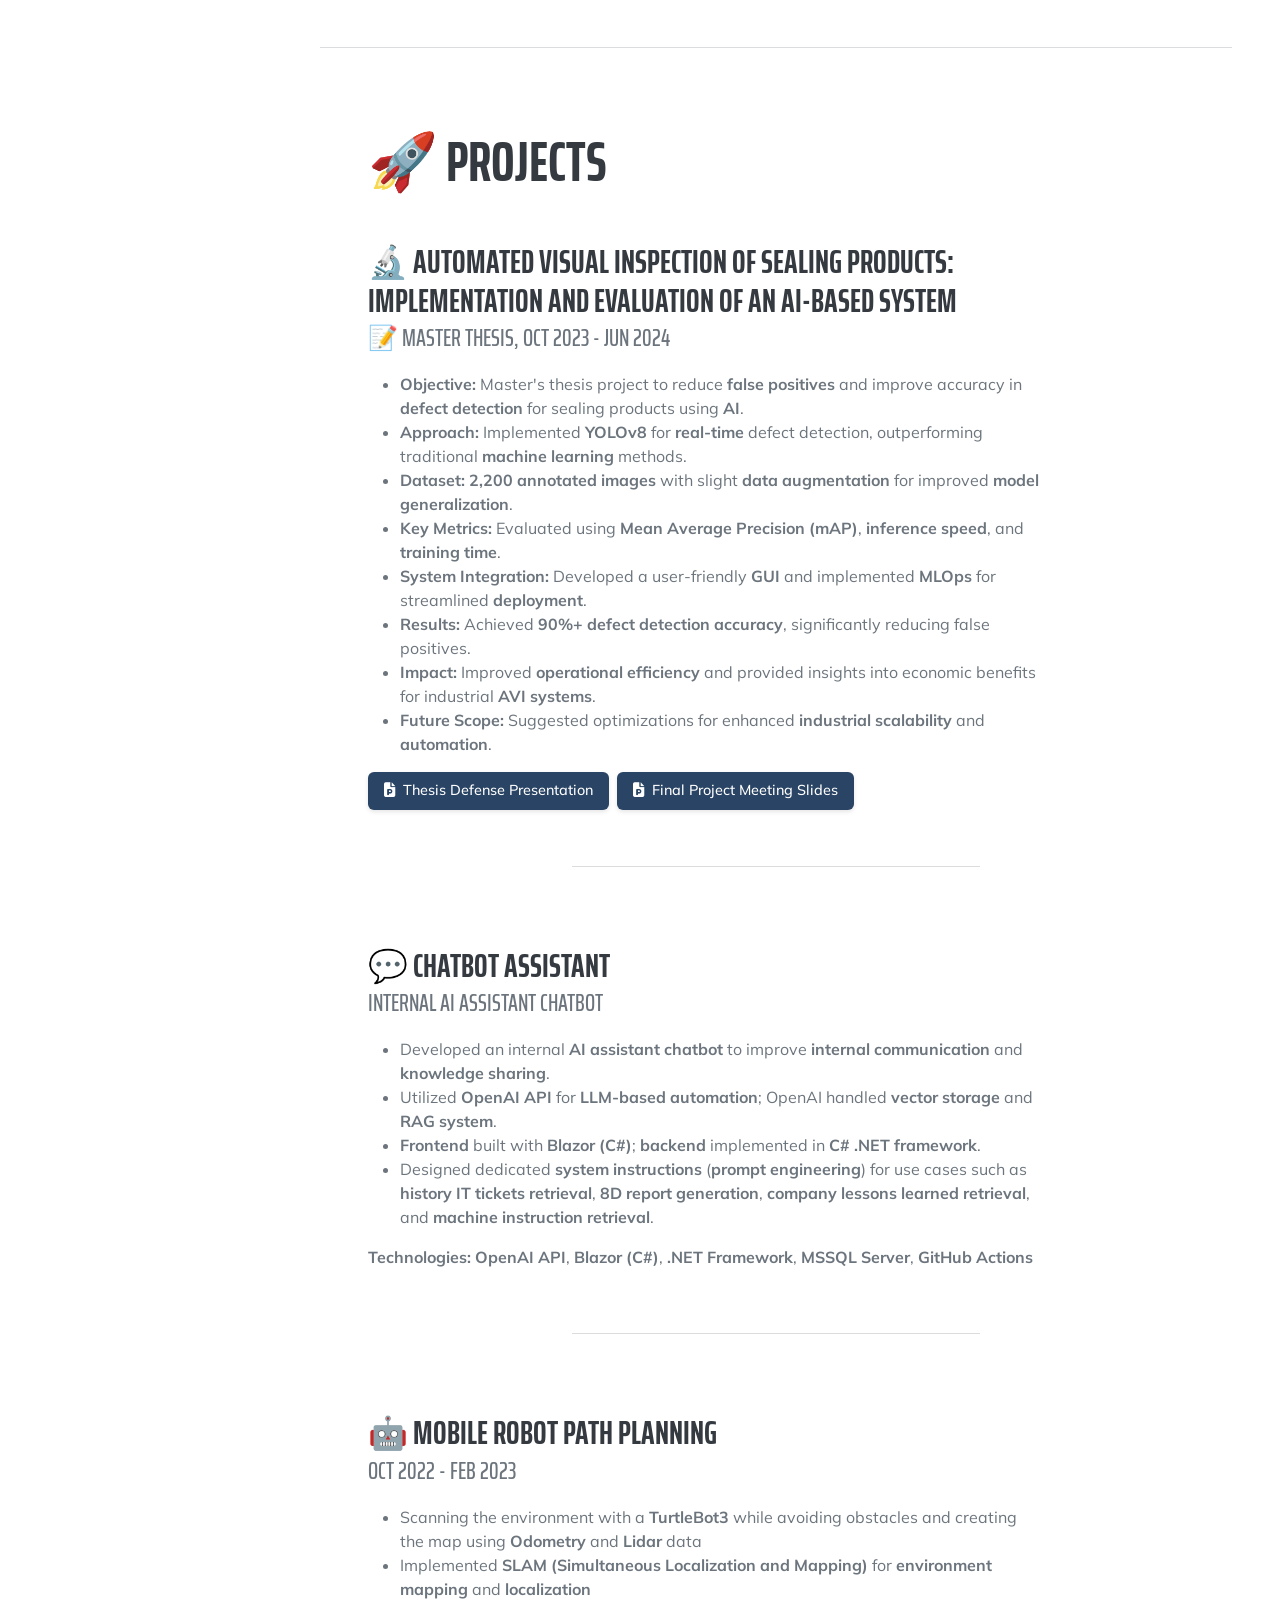
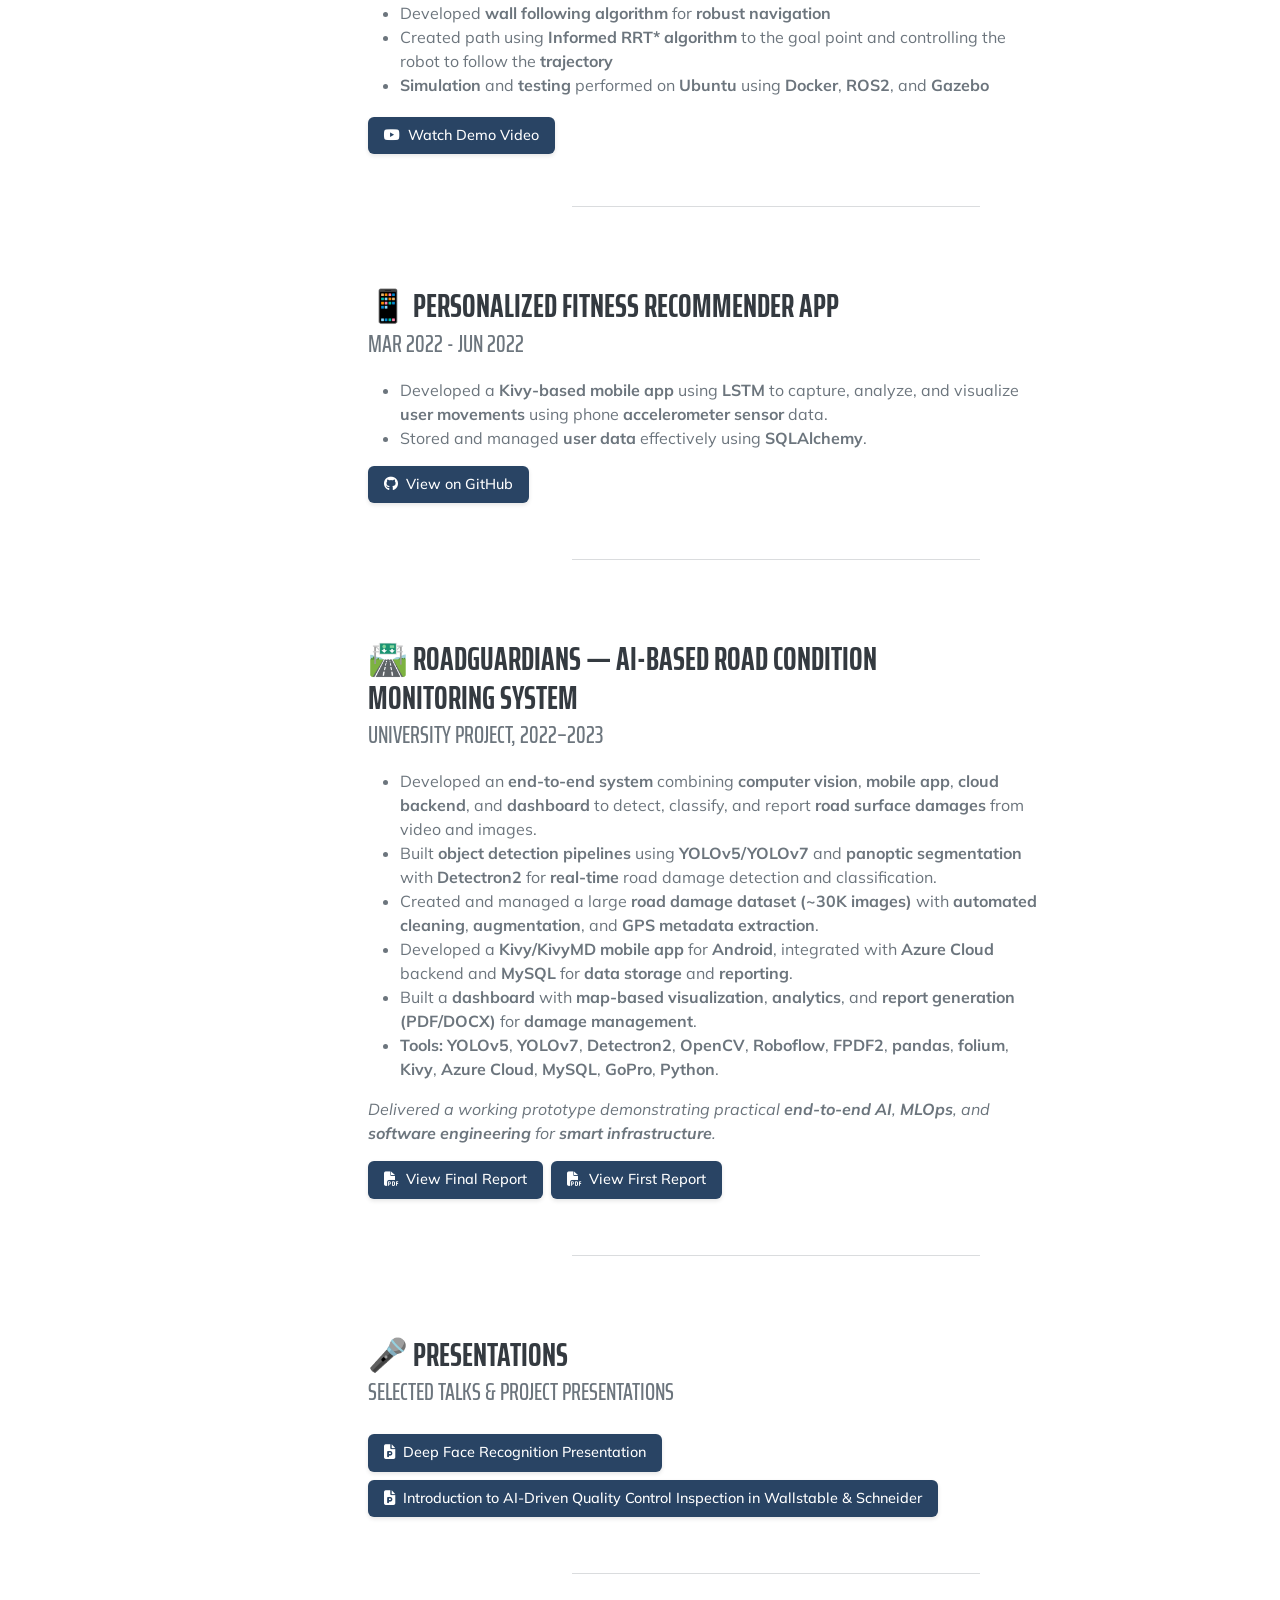
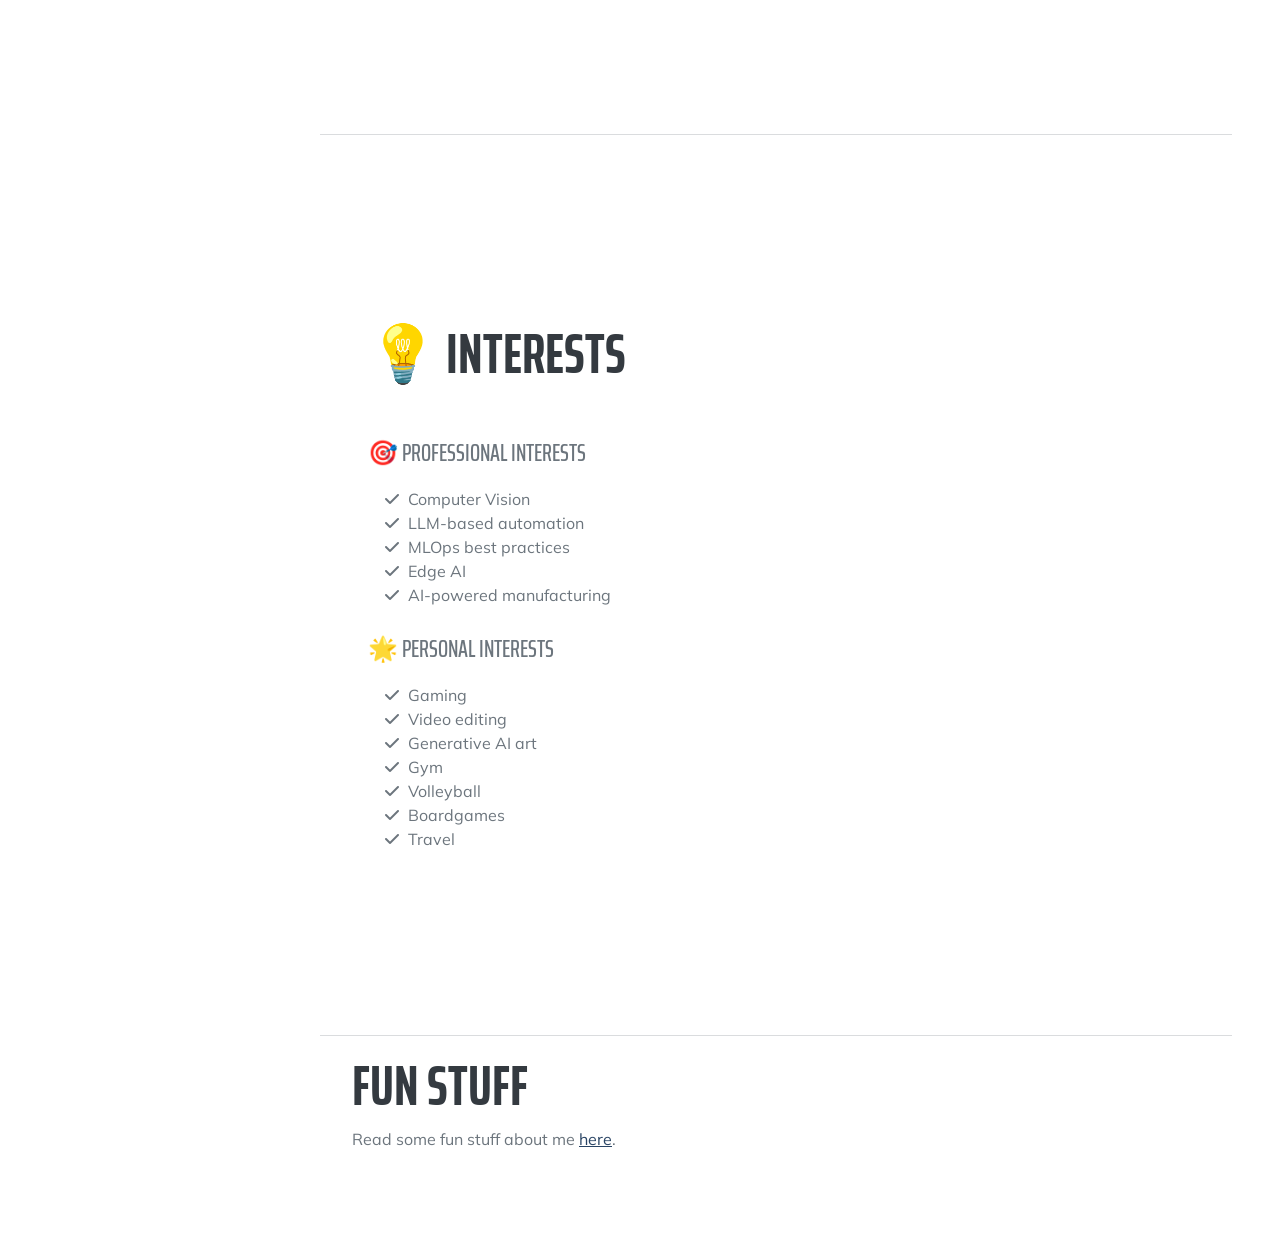
==== commit d73eb045: "Refactor education section in index.html to improve layout and styling; add thesis details and enhan" ====
--- a/index.html
+++ b/index.html
@@ -182,33 +182,51 @@
         <section class="resume-section" id="education">
             <div class="resume-section-content">
                 <h2 class="mb-5">🎓 Education</h2>
-                <div class="d-flex flex-column flex-md-row justify-content-between mb-5">
-                    <div class="flex-grow-1">
+                
+                <div class="row mb-5">
+                    <div class="col-md-9">
                         <h3 class="mb-0">
                             <a href="https://www.th-deg.de/" target="_blank" rel="noopener noreferrer" style="text-decoration: none; display: inline-flex; align-items: center; gap: 8px; color: inherit;">
                                 <img src="assets/img/logos/THD_Logo.jpg" alt="THD Logo" style="height: 35px; vertical-align: middle;">
                                 Technische Hochschule Deggendorf
                             </a>
                         </h3>
-                        <div class="subheading mb-3">Master of Engineering (M.Eng.)</div>
-                        <div>Artificial Intelligence for Smart Sensors and Actuators</div>
-                        <a href="assets/pdf/Graduation_Certificate_Masters_WenHaoWu_2024.pdf" target="_blank" rel="noopener noreferrer" class="content-link-btn"><i class="fas fa-file-pdf me-2"></i>View Certificate</a>
-                    </div>
-                    <div class="flex-shrink-0"><span class="text-primary">2022 - 2024</span></div>
-                </div>
-                <div class="d-flex flex-column flex-md-row justify-content-between">
-                    <div class="flex-grow-1">
+                        <div class="subheading mb-2">Master of Engineering (M.Eng.)</div>
+                        <div class="mb-2"><strong>📚 Artificial Intelligence for Smart Sensors and Actuators</strong></div>
+                        <div class="mb-3" style="font-style: italic; color: #6c757d;">
+                            <strong>Master Thesis:</strong> "Automated Visual Inspection of Sealing Products: Implementation and Evaluation of an AI-Based System"
+                        </div>
+                        <div class="content-link-group">
+                            <a href="assets/pdf/Graduation_Certificate_Masters_WenHaoWu_2024.pdf" target="_blank" rel="noopener noreferrer" class="content-link-btn"><i class="fas fa-file-pdf me-2"></i>View Certificate</a>
+                        </div>
+                    </div>
+                    <div class="col-md-3 mb-0">
+                        <span class="text-primary">2022 - 2024</span>
+                    </div>
+                </div>
+
+                <hr class="section-break">
+
+                <div class="row mb-5">
+                    <div class="col-md-9">
                         <h3 class="mb-0">
                             <a href="https://www.th-deg.de/" target="_blank" rel="noopener noreferrer" style="text-decoration: none; display: inline-flex; align-items: center; gap: 8px; color: inherit;">
                                 <img src="assets/img/logos/THD_Logo.jpg" alt="THD Logo" style="height: 35px; vertical-align: middle;">
                                 Technische Hochschule Deggendorf
                             </a>
                         </h3>
-                        <div class="subheading mb-3">Bachelor of Engineering (B.Eng.)</div>
-                        <div>Industrial Engineering</div>
-                        <a href="assets/pdf/Wu_Wen-Hao_transcripts and certificate.pdf" target="_blank" rel="noopener noreferrer" class="content-link-btn"><i class="fas fa-file-pdf me-2"></i>View Certificate</a>
-                    </div>
-                    <div class="flex-shrink-0"><span class="text-primary">2016 - 2021</span></div>
+                        <div class="subheading mb-2">Bachelor of Engineering (B.Eng.)</div>
+                        <div class="mb-2"><strong>📚 Industrial Engineerin / Maintenance & Operation</strong></div>
+                        <div class="mb-3" style="font-style: italic; color: #6c757d;">
+                            <strong>Bachelor Thesis:</strong> "Optimizing a Redox Flow Battery: A study on the electrolyte constituents"
+                        </div>
+                        <div class="content-link-group">
+                            <a href="assets/pdf/Wu_Wen-Hao_transcripts and certificate.pdf" target="_blank" rel="noopener noreferrer" class="content-link-btn"><i class="fas fa-file-pdf me-2"></i>View Certificate</a>
+                        </div>
+                    </div>
+                    <div class="col-md-3 mb-0">
+                        <span class="text-primary">2016 - 2021</span>
+                    </div>
                 </div>
             </div>
         </section>
@@ -326,7 +344,9 @@
                     <li>
                         <span class="fa-li"><i class="fas fa-check"></i></span>
                         German: Intermediate (B2)
-                        <a href="assets/pdf/Leistungsbescheinigung_Wu, Wen-Hao.pdf" target="_blank" rel="noopener noreferrer" class="content-link-btn"><i class="fas fa-file-pdf me-2"></i>View Certificate</a>
+                        <div class="content-link-group">
+                            <a href="assets/pdf/Leistungsbescheinigung_Wu, Wen-Hao.pdf" target="_blank" rel="noopener noreferrer" class="content-link-btn"><i class="fas fa-file-pdf me-2"></i>View Certificate</a>
+                        </div>
                     </li>
                     <li>
                         <span class="fa-li"><i class="fas fa-check"></i></span>
@@ -349,14 +369,14 @@
                     </div>
                     <div class="col-md-10">
                         <ul>
-                            <li><b>Objective:</b> Master's thesis project to reduce false positives and improve accuracy in defect detection for sealing products using AI.</li>
-                            <li><b>Approach:</b> Implemented YOLOv8 for real-time defect detection, outperforming traditional machine learning methods.</li>
-                            <li><b>Dataset:</b> 2,200 annotated images with slight data augmentation for improved model generalization.</li>
-                            <li><b>Key Metrics:</b> Evaluated using Mean Average Precision (mAP), inference speed, and training time.</li>
-                            <li><b>System Integration:</b> Developed a user-friendly GUI and implemented MLOps for streamlined deployment.</li>
-                            <li><b>Results:</b> Achieved 90%+ defect detection accuracy, significantly reducing false positives.</li>
-                            <li><b>Impact:</b> Improved operational efficiency and provided insights into economic benefits for industrial AVI systems.</li>
-                            <li><b>Future Scope:</b> Suggested optimizations for enhanced industrial scalability and automation.</li>
+                            <li><b>Objective:</b> Master's thesis project to reduce <b>false positives</b> and improve accuracy in <b>defect detection</b> for sealing products using <b>AI</b>.</li>
+                            <li><b>Approach:</b> Implemented <b>YOLOv8</b> for <b>real-time</b> defect detection, outperforming traditional <b>machine learning</b> methods.</li>
+                            <li><b>Dataset:</b> <b>2,200 annotated images</b> with slight <b>data augmentation</b> for improved <b>model generalization</b>.</li>
+                            <li><b>Key Metrics:</b> Evaluated using <b>Mean Average Precision (mAP)</b>, <b>inference speed</b>, and <b>training time</b>.</li>
+                            <li><b>System Integration:</b> Developed a user-friendly <b>GUI</b> and implemented <b>MLOps</b> for streamlined <b>deployment</b>.</li>
+                            <li><b>Results:</b> Achieved <b>90%+ defect detection accuracy</b>, significantly reducing false positives.</li>
+                            <li><b>Impact:</b> Improved <b>operational efficiency</b> and provided insights into economic benefits for industrial <b>AVI systems</b>.</li>
+                            <li><b>Future Scope:</b> Suggested optimizations for enhanced <b>industrial scalability</b> and <b>automation</b>.</li>
                         </ul>
                         <div class="content-link-group">
                             <a href="assets/ppt/Thesis_Defense_WenHaoWu_2024.pdf" target="_blank" rel="noopener noreferrer" class="content-link-btn"><i class="fas fa-file-powerpoint me-2"></i>Thesis Defense Presentation</a>
@@ -374,12 +394,12 @@
                     </div>
                     <div class="col-md-10">
                         <ul>
-                            <li>Developed an internal AI assistant chatbot to improve internal communication and knowledge sharing.</li>
-                            <li>Utilized OpenAI API for LLM-based automation; OpenAI handled vector storage and RAG system.</li>
-                            <li>Frontend built with Blazor (C#); backend implemented in C# .NET framework.</li>
-                            <li>Designed dedicated system instructions (prompt engineering) for use cases such as history IT tickets retrieval, 8D report generation, company lessons learned retrieval, and machine instruction retrieval.</li>
-                        </ul>
-                        <p><strong>Technologies:</strong> OpenAI API, Blazor (C#), .NET Framework, MSSQL Server, GitHub Actions</p>
+                            <li>Developed an internal <b>AI assistant chatbot</b> to improve <b>internal communication</b> and <b>knowledge sharing</b>.</li>
+                            <li>Utilized <b>OpenAI API</b> for <b>LLM-based automation</b>; OpenAI handled <b>vector storage</b> and <b>RAG system</b>.</li>
+                            <li><b>Frontend</b> built with <b>Blazor (C#)</b>; <b>backend</b> implemented in <b>C# .NET framework</b>.</li>
+                            <li>Designed dedicated <b>system instructions</b> (<b>prompt engineering</b>) for use cases such as <b>history IT tickets retrieval</b>, <b>8D report generation</b>, <b>company lessons learned retrieval</b>, and <b>machine instruction retrieval</b>.</li>
+                        </ul>
+                        <p><strong>Technologies:</strong> <b>OpenAI API</b>, <b>Blazor (C#)</b>, <b>.NET Framework</b>, <b>MSSQL Server</b>, <b>GitHub Actions</b></p>
                     </div>
                 </div>
 
@@ -393,11 +413,11 @@
                     </div>
                     <div class="col-md-10">
                         <ul>
-                            <li>Scanning the environment with a TurtleBot3 while avoiding obstacles and creating the map using Odometry and Lidar data</li>
-                            <li>Implemented SLAM (Simultaneous Localization and Mapping) for environment mapping and localization</li>
-                            <li>Developed wall following algorithm for robust navigation</li>
-                            <li>Created path using Informed RRT* algorithm to the goal point and controlling the robot to follow the trajectory</li>
-                            <li>Simulation and testing performed on Ubuntu using Docker, ROS2, and Gazebo</li>
+                            <li>Scanning the environment with a <b>TurtleBot3</b> while avoiding obstacles and creating the map using <b>Odometry</b> and <b>Lidar</b> data</li>
+                            <li>Implemented <b>SLAM (Simultaneous Localization and Mapping)</b> for <b>environment mapping</b> and <b>localization</b></li>
+                            <li>Developed <b>wall following algorithm</b> for <b>robust navigation</b></li>
+                            <li>Created path using <b>Informed RRT* algorithm</b> to the goal point and controlling the robot to follow the <b>trajectory</b></li>
+                            <li><b>Simulation</b> and <b>testing</b> performed on <b>Ubuntu</b> using <b>Docker</b>, <b>ROS2</b>, and <b>Gazebo</b></li>
                         </ul>
                         <a href="https://www.youtube.com/watch?v=Z-PZd_QhgtA&ab_channel=GunBay" target="_blank" rel="noopener noreferrer" class="content-link-btn"><i class="fab fa-youtube me-2"></i>Watch Demo Video</a>
                     </div>
@@ -412,8 +432,8 @@
                     </div>
                     <div class="col-md-10">
                         <ul>
-                            <li>Developed a Kivy-based mobile app using LSTM to capture, analyze, and visualize user movements using phone accelerometer sensor data.</li>
-                            <li>Stored and managed user data effectively using SQLAlchemy.</li>
+                            <li>Developed a <b>Kivy-based mobile app</b> using <b>LSTM</b> to capture, analyze, and visualize <b>user movements</b> using phone <b>accelerometer sensor</b> data.</li>
+                            <li>Stored and managed <b>user data</b> effectively using <b>SQLAlchemy</b>.</li>
                         </ul>
                         <div class="content-link-group">
                             <a href="https://github.com/wenhaowu1997/Kivy-app-human-activity-recognition-prototype/tree/main" target="_blank" rel="noopener noreferrer" class="content-link-btn"><i class="fab fa-github me-2"></i>View on GitHub</a>
@@ -430,14 +450,14 @@
                     </div>
                     <div class="col-md-10">
                         <ul>
-                            <li>Developed an end-to-end system combining computer vision, mobile app, cloud backend, and dashboard to detect, classify, and report road surface damages from video and images.</li>
-                            <li>Built object detection pipelines using YOLOv5/YOLOv7 and panoptic segmentation with Detectron2 for real-time road damage detection and classification.</li>
-                            <li>Created and managed a large road damage dataset (~30K images) with automated cleaning, augmentation, and GPS metadata extraction.</li>
-                            <li>Developed a Kivy/KivyMD mobile app for Android, integrated with Azure Cloud backend and MySQL for data storage and reporting.</li>
-                            <li>Built a dashboard with map-based visualization, analytics, and report generation (PDF/DOCX) for damage management.</li>
-                            <li>Tools: YOLOv5, YOLOv7, Detectron2, OpenCV, Roboflow, FPDF2, pandas, folium, Kivy, Azure Cloud, MySQL, GoPro, Python.</li>
-                        </ul>
-                        <p><em>Delivered a working prototype demonstrating practical end-to-end AI, MLOps, and software engineering for smart infrastructure.</em></p>
+                            <li>Developed an <b>end-to-end system</b> combining <b>computer vision</b>, <b>mobile app</b>, <b>cloud backend</b>, and <b>dashboard</b> to detect, classify, and report <b>road surface damages</b> from video and images.</li>
+                            <li>Built <b>object detection pipelines</b> using <b>YOLOv5/YOLOv7</b> and <b>panoptic segmentation</b> with <b>Detectron2</b> for <b>real-time</b> road damage detection and classification.</li>
+                            <li>Created and managed a large <b>road damage dataset (~30K images)</b> with <b>automated cleaning</b>, <b>augmentation</b>, and <b>GPS metadata extraction</b>.</li>
+                            <li>Developed a <b>Kivy/KivyMD mobile app</b> for <b>Android</b>, integrated with <b>Azure Cloud</b> backend and <b>MySQL</b> for <b>data storage</b> and <b>reporting</b>.</li>
+                            <li>Built a <b>dashboard</b> with <b>map-based visualization</b>, <b>analytics</b>, and <b>report generation (PDF/DOCX)</b> for <b>damage management</b>.</li>
+                            <li><b>Tools:</b> <b>YOLOv5</b>, <b>YOLOv7</b>, <b>Detectron2</b>, <b>OpenCV</b>, <b>Roboflow</b>, <b>FPDF2</b>, <b>pandas</b>, <b>folium</b>, <b>Kivy</b>, <b>Azure Cloud</b>, <b>MySQL</b>, <b>GoPro</b>, <b>Python</b>.</li>
+                        </ul>
+                        <p><em>Delivered a working prototype demonstrating practical <b>end-to-end AI</b>, <b>MLOps</b>, and <b>software engineering</b> for <b>smart infrastructure</b>.</em></p>
                         <div class="content-link-group">
                             <a href="assets/pdf/Final Report_sem2.docx.pdf" target="_blank" rel="noopener noreferrer" class="content-link-btn"><i class="fas fa-file-pdf me-2"></i>View Final Report</a>
                             <a href="assets/pdf/Final Report.pdf" target="_blank" rel="noopener noreferrer" class="content-link-btn"><i class="fas fa-file-pdf me-2"></i>View First Report</a>
